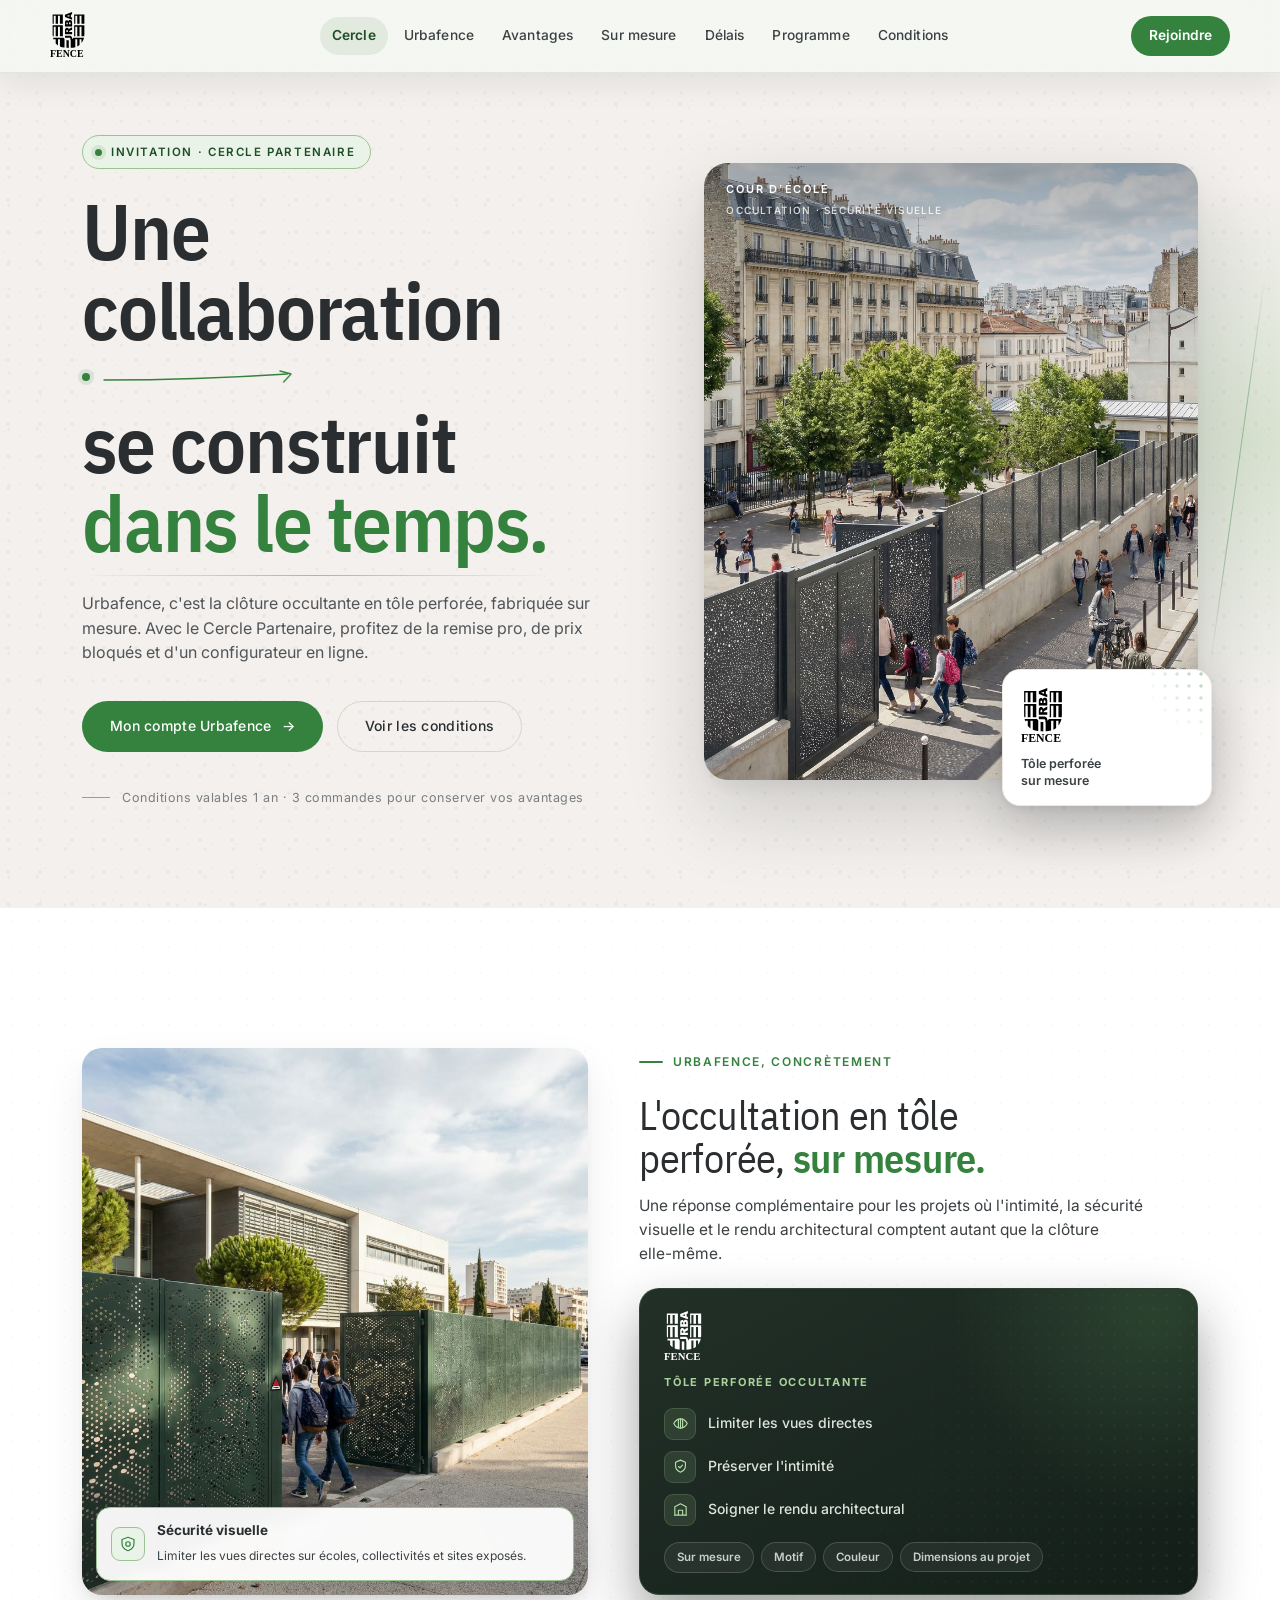
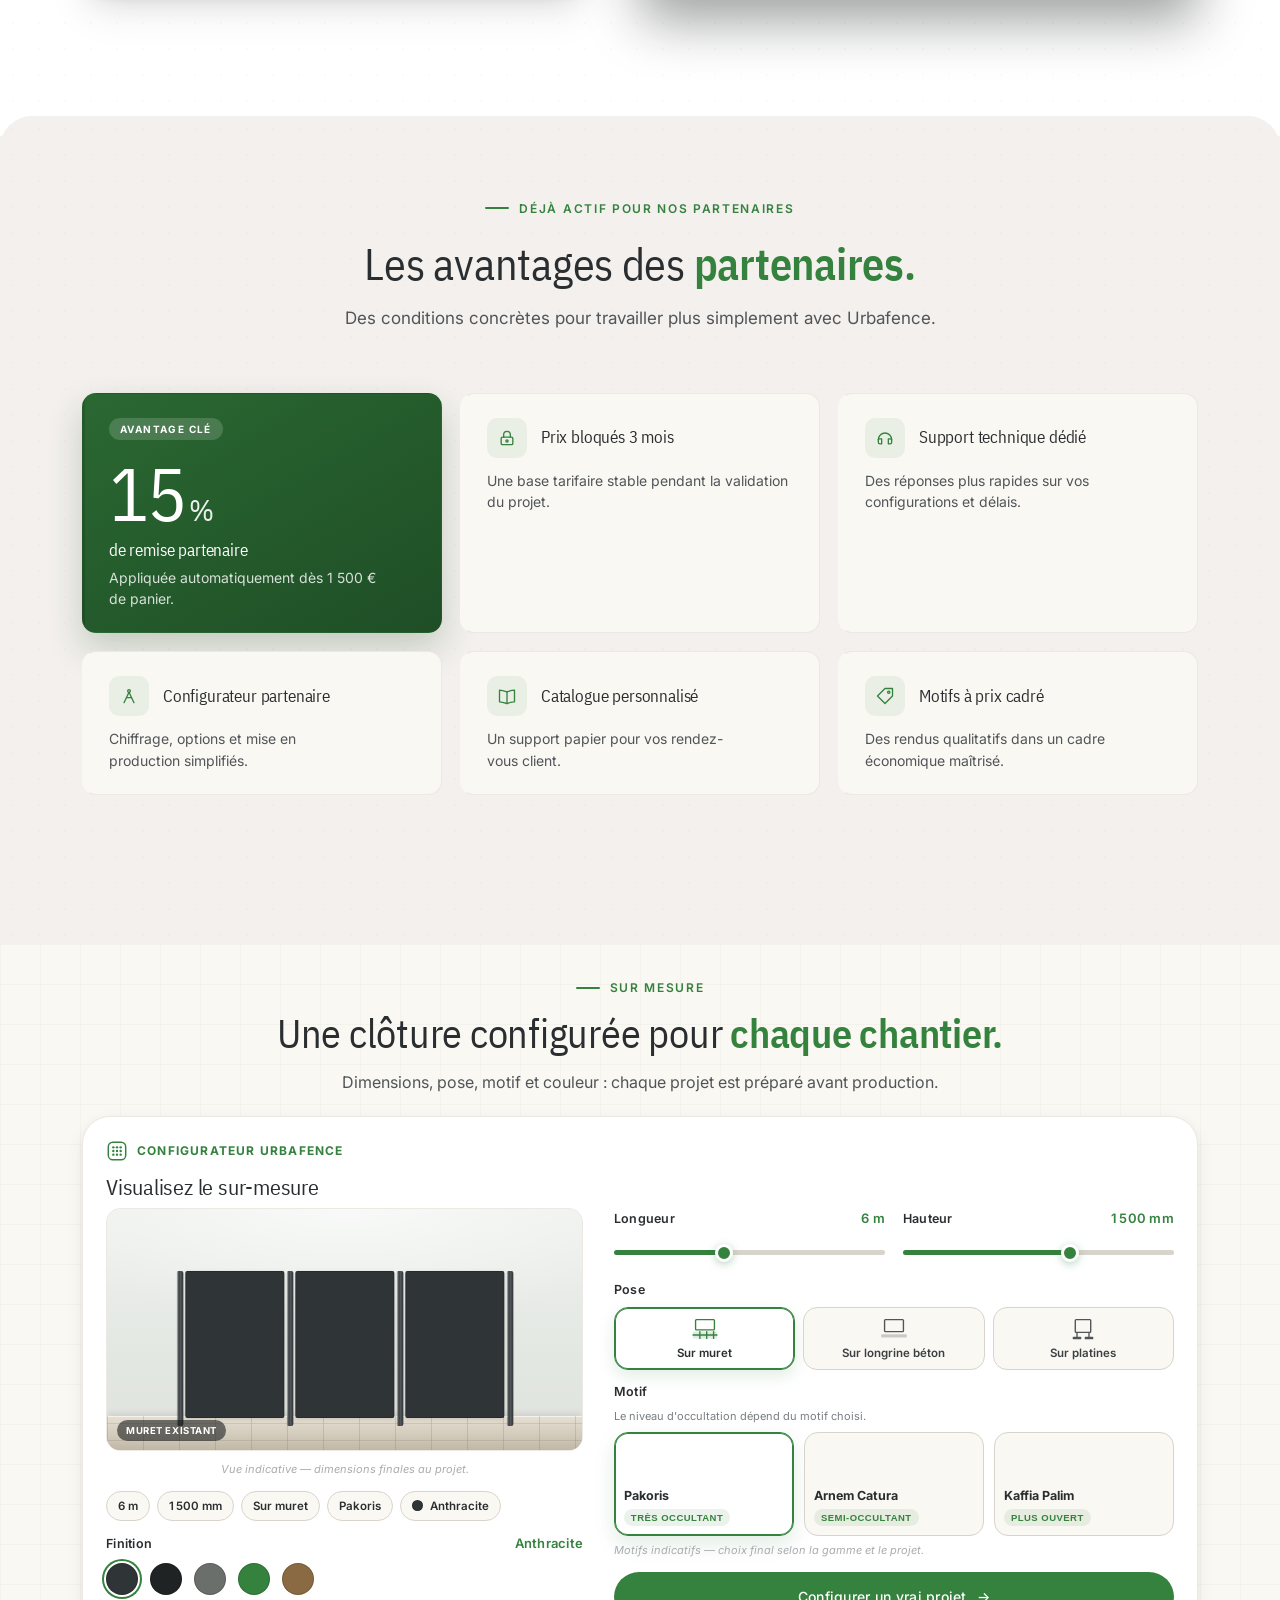
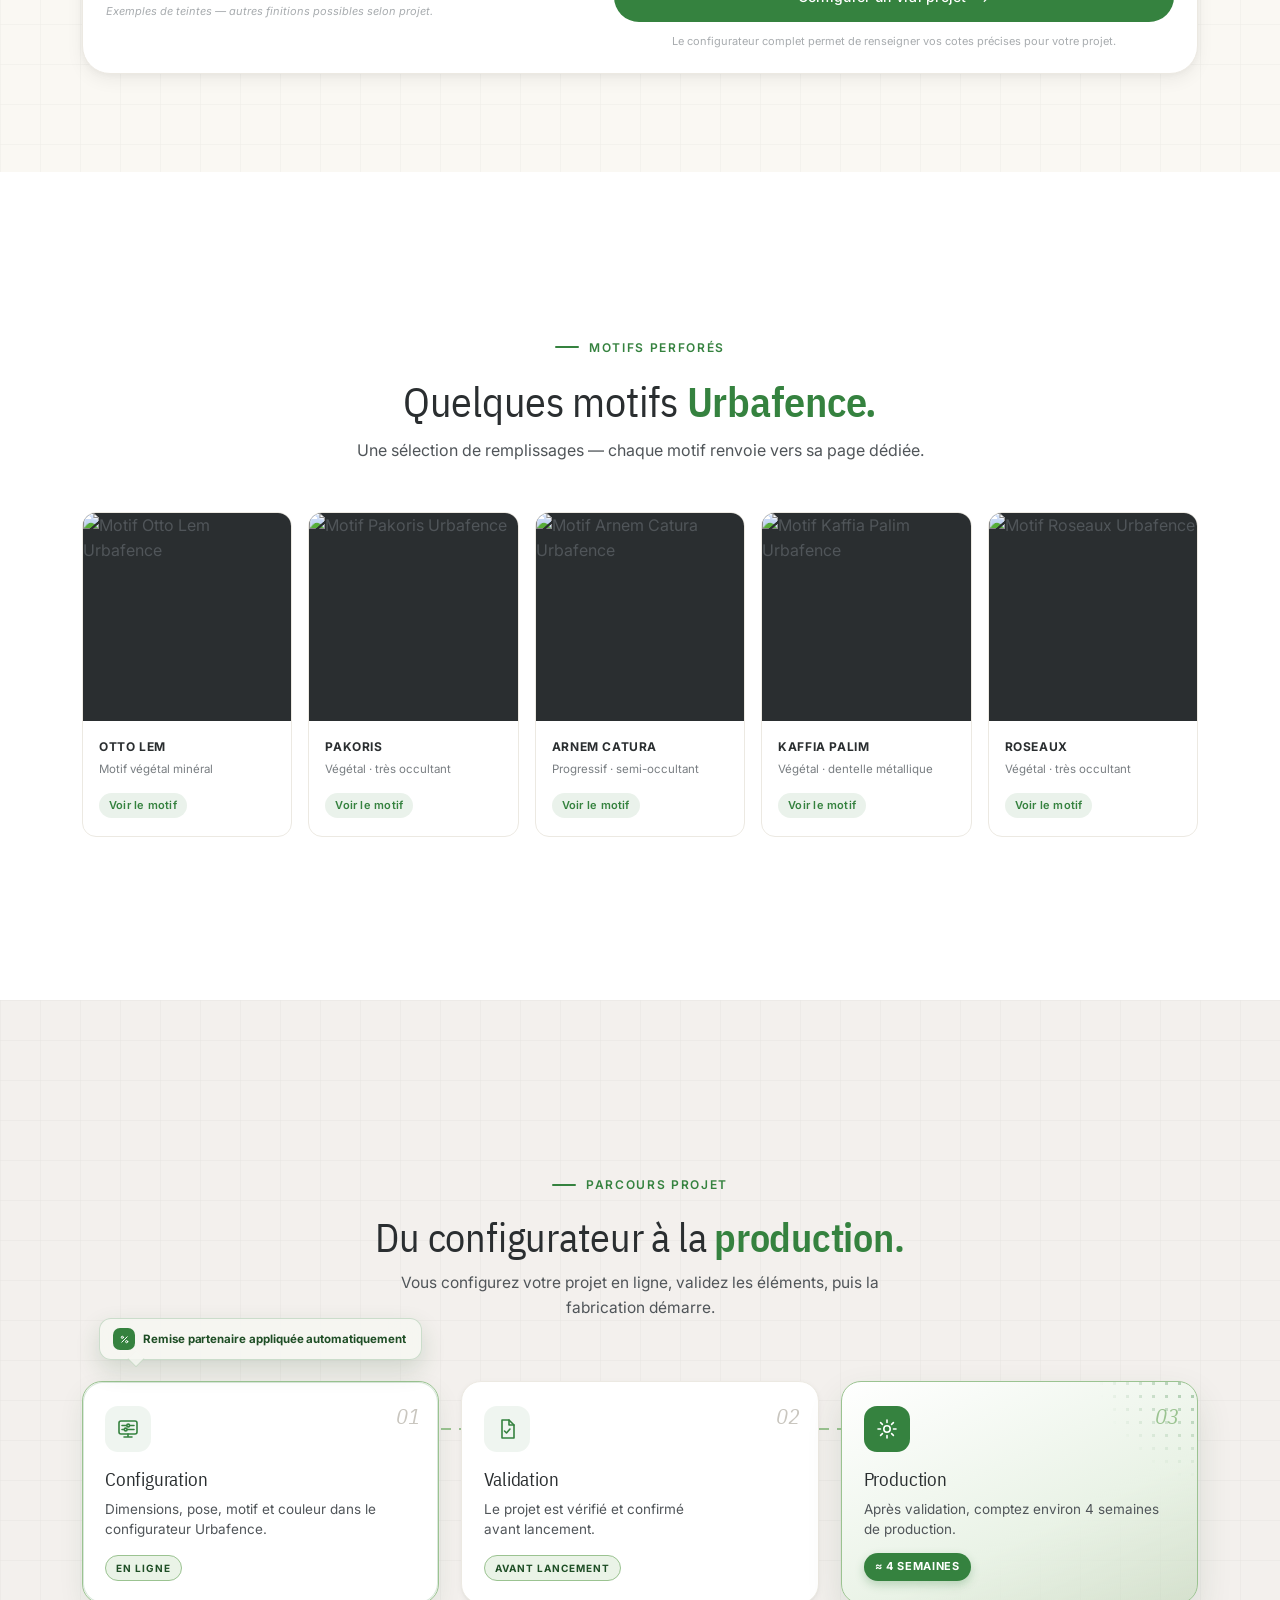
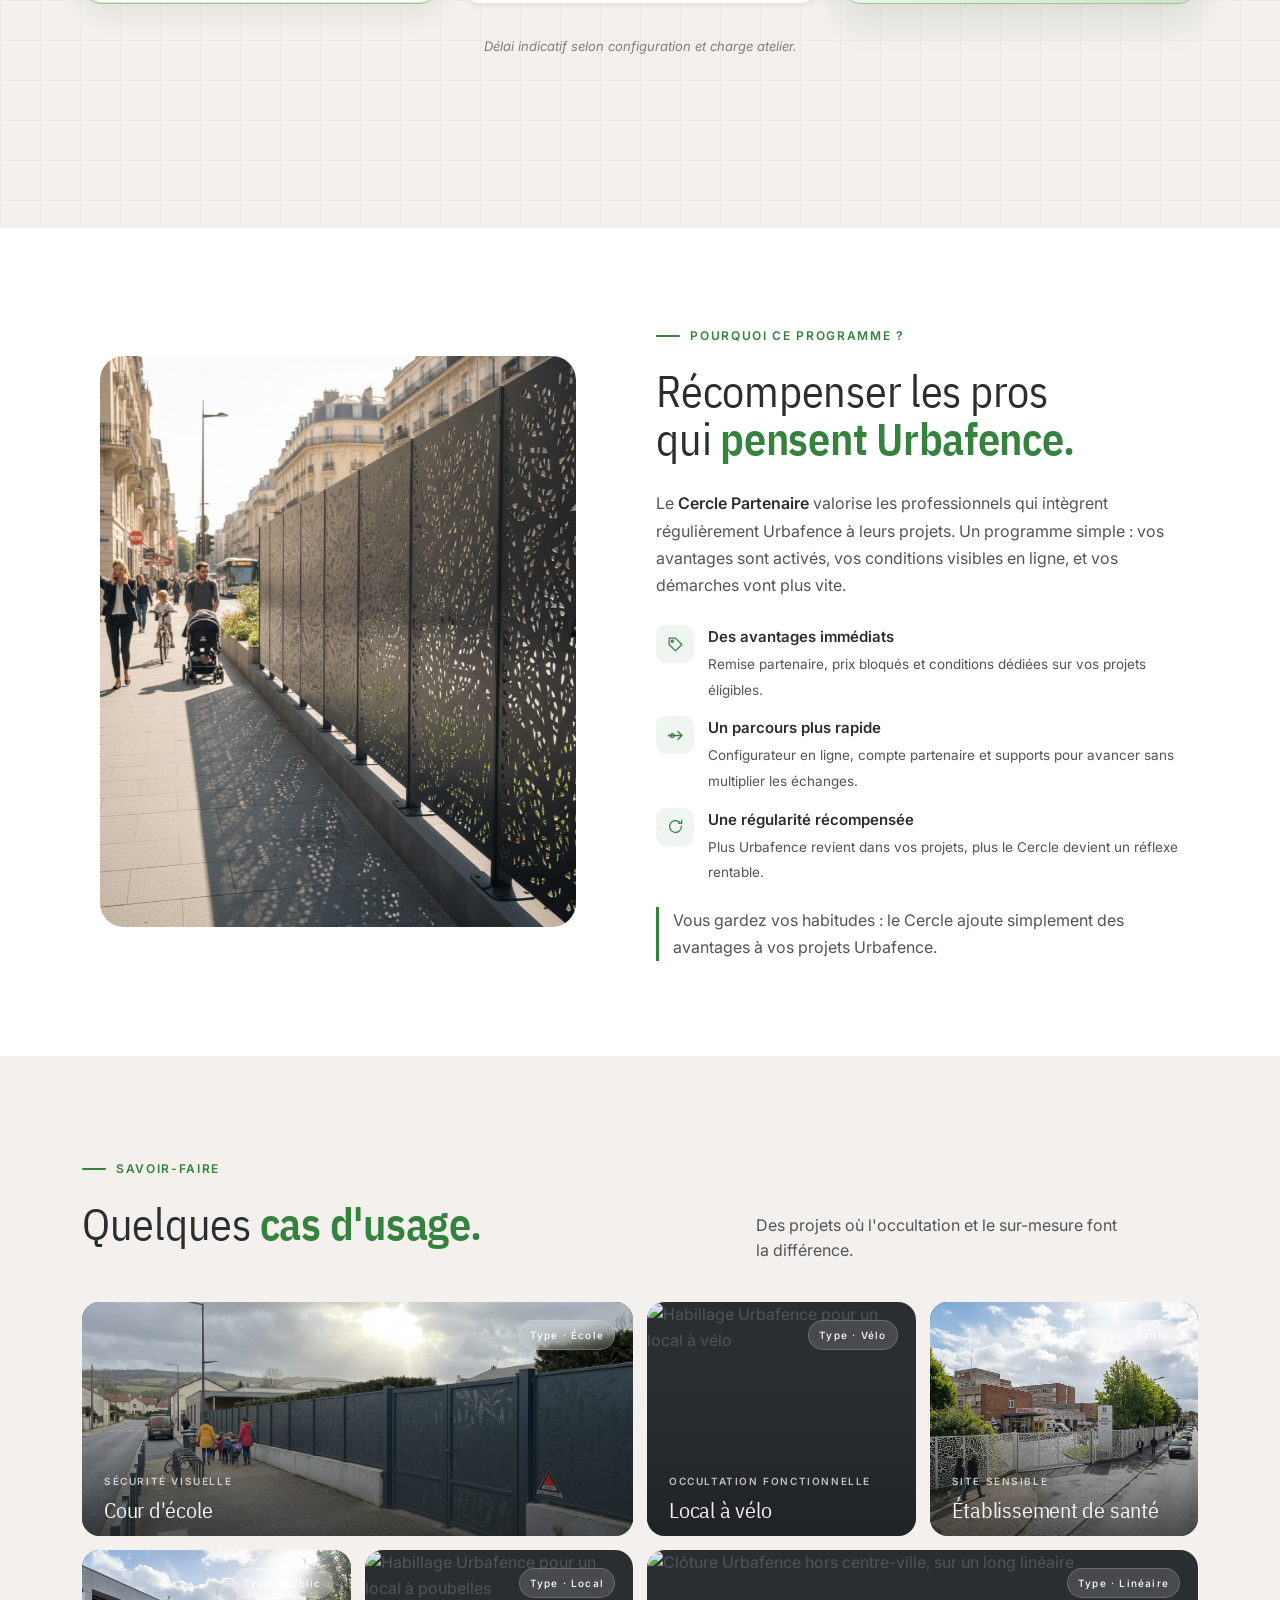
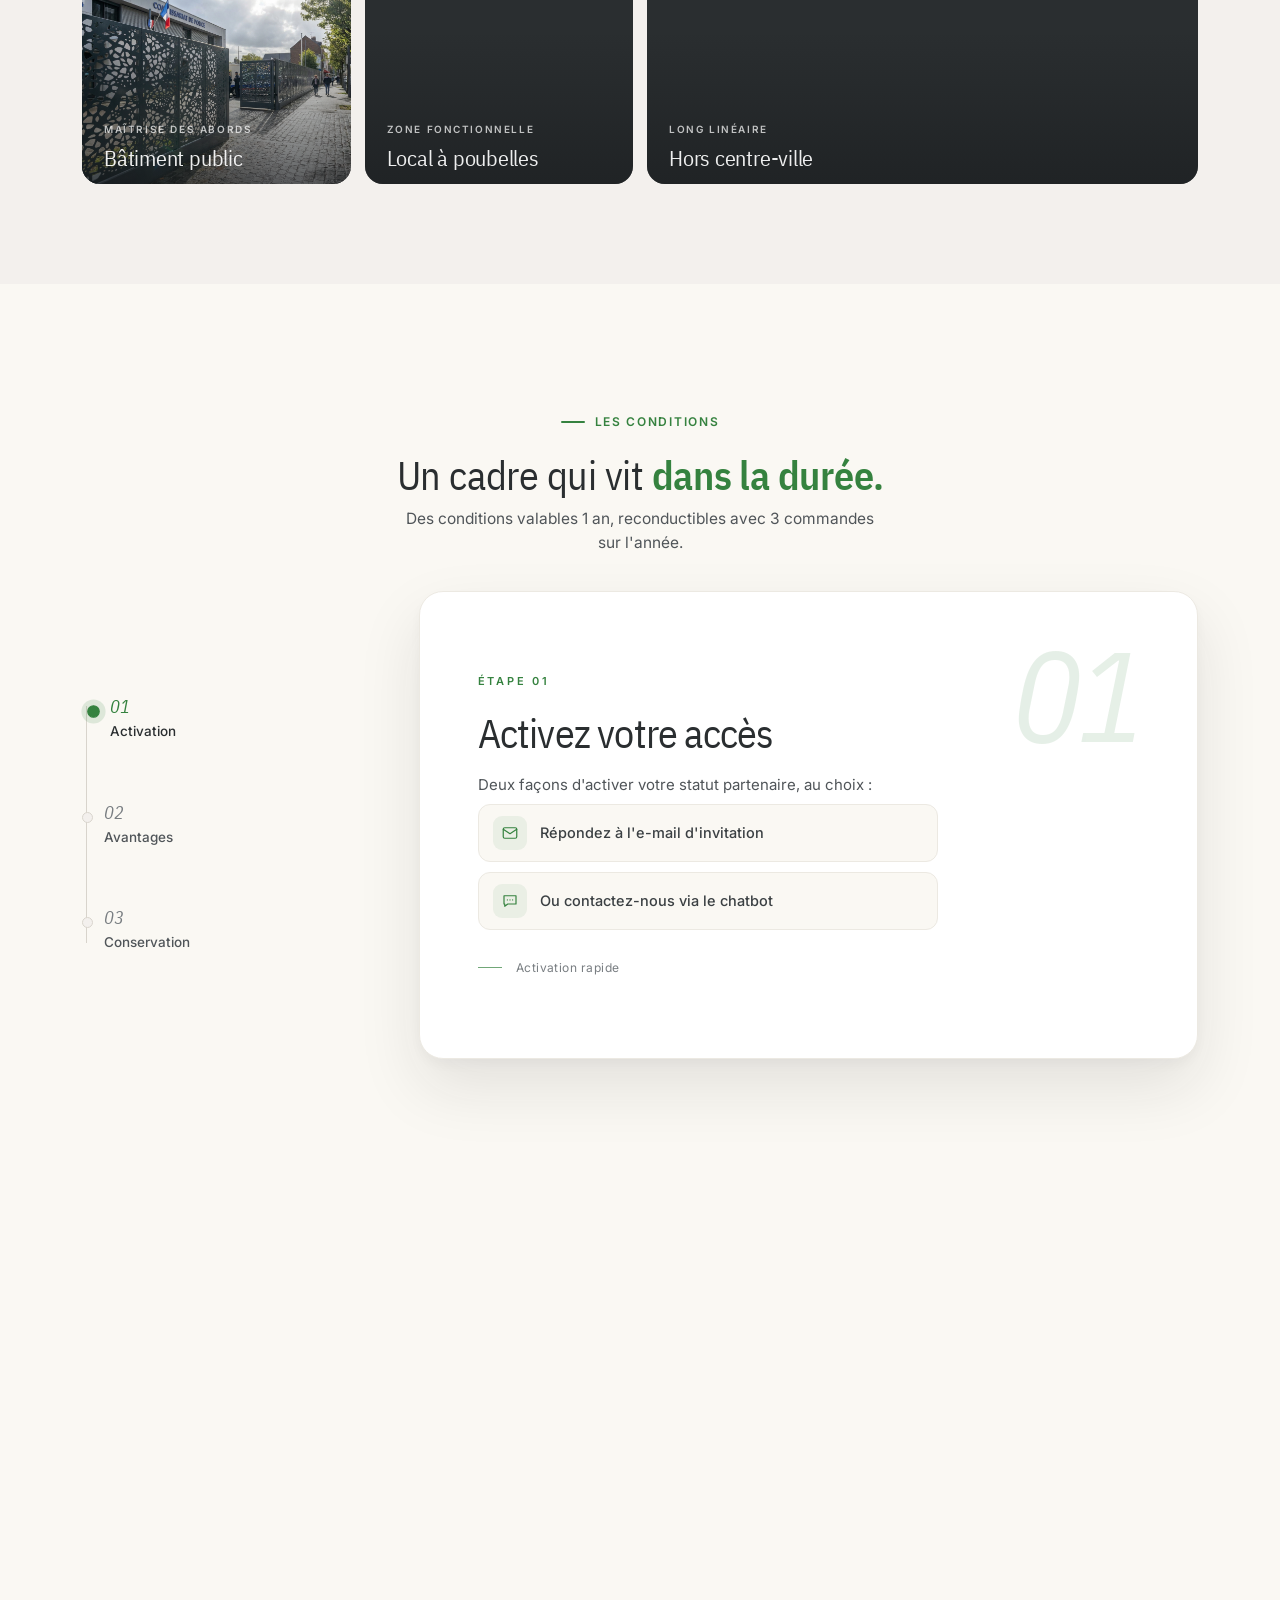
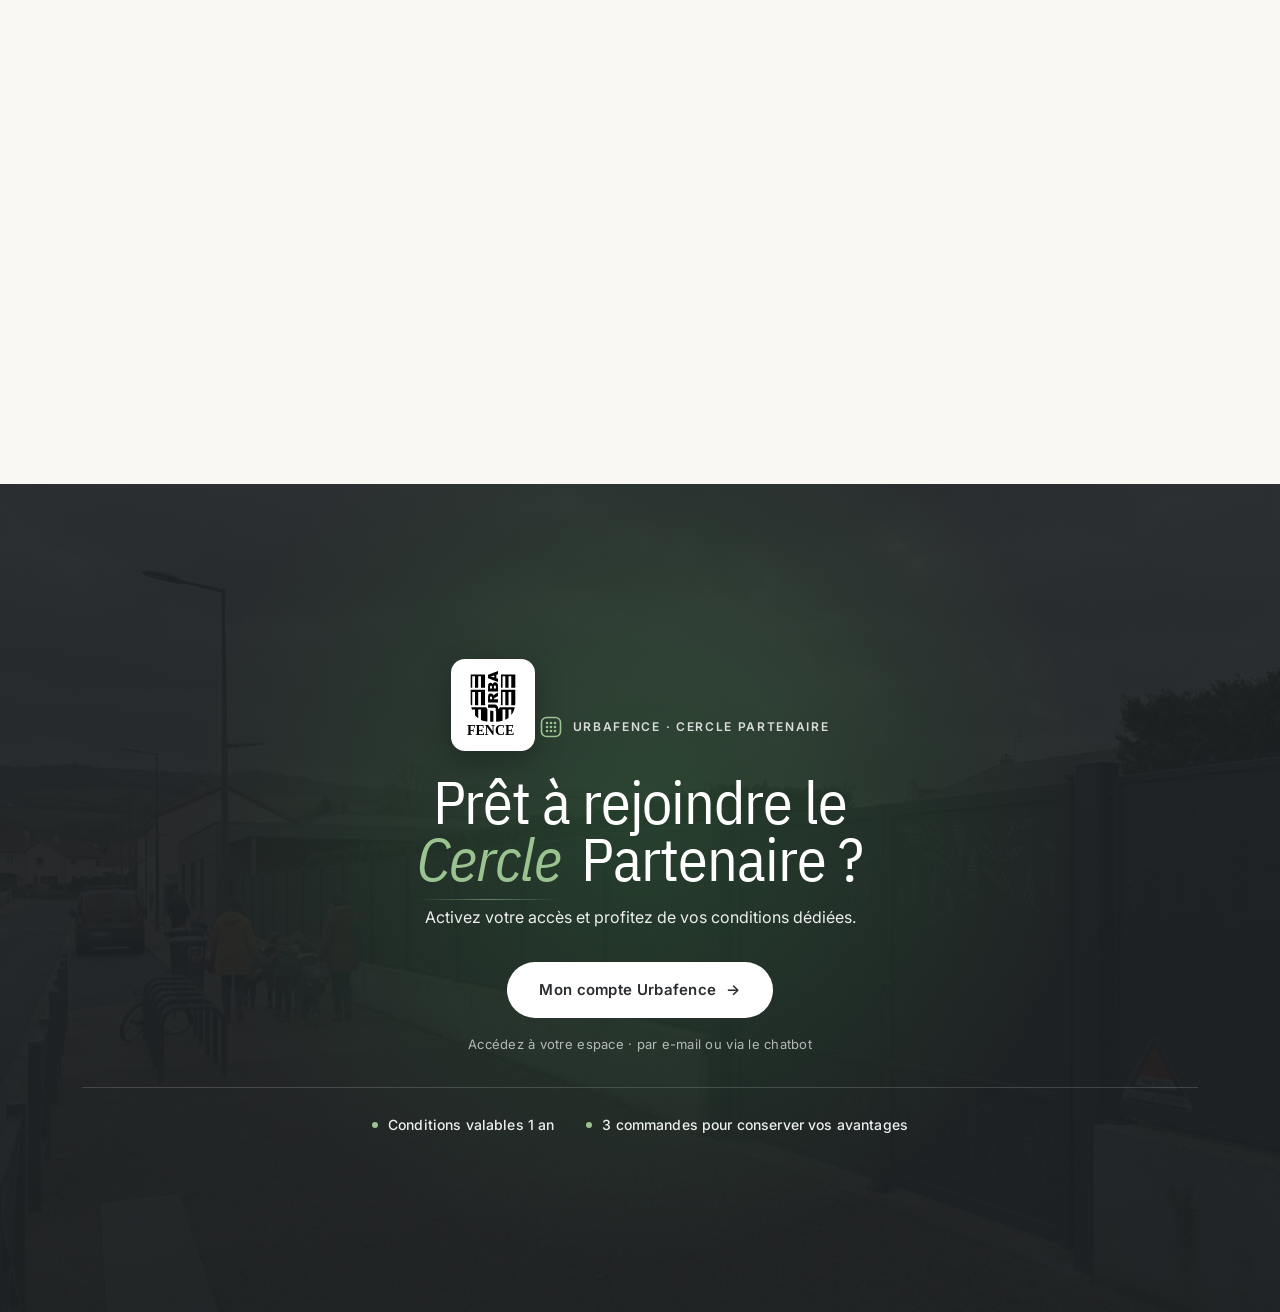
==== index.html @ 97c0b7e9 "#urbafence : carte de marque recentree sur l'occultation premium - suppression du module « offre act" ====
<!DOCTYPE html>
<html lang="fr">
<head>
  <meta charset="UTF-8">
  <meta name="viewport" content="width=device-width, initial-scale=1.0">
  <title>Cercle Partenaire — Urbafence</title>
  <meta name="description" content="Le Cercle Partenaire : un cadre de collaboration dédié aux professionnels de la clôture. Conditions partenaires, prix sécurisés et outils pensés pour vos chantiers.">

  <!-- Polices Google Fonts : IBM Plex Sans Condensed (titres, look industriel) + Inter (textes).
       preconnect = on prépare la connexion pour charger les polices plus vite. -->
  <link rel="preconnect" href="https://fonts.googleapis.com">
  <link rel="preconnect" href="https://fonts.gstatic.com" crossorigin>
  <link rel="stylesheet" href="https://fonts.googleapis.com/css2?family=IBM+Plex+Sans+Condensed:wght@400;500;600;700&family=Inter:ital,wght@0,400;0,500;0,600;0,700;1,400&display=swap">

  <!-- Feuille de styles du projet -->
  <link rel="stylesheet" href="css/styles.css">
</head>
<body>

<!-- ============================================================
     ZONE RÉSERVÉE DSI — TOPBAR / BANDEAU DE SERVICE
     Le bandeau du haut (téléphone, horaires, etc.) sera intégré ici
     par la DSI, à partir du header du site Urbafence actuel.
     Laissez ce conteneur vide, ou collez-y directement le code existant.
     ============================================================ -->
<div id="dsi-topbar"></div>

<!-- ============================================================
     BARRE DE NAVIGATION FIXE — Cercle Partenaire Urbafence
     Sticky/fixed en haut, logo + ancres vers les grandes parties.
     L'état actif est piloté par IntersectionObserver (js/script.js).
     ============================================================ -->
<nav class="uf-sticky-nav" aria-label="Navigation principale de la landing">
  <div class="uf-sticky-nav-inner">

    <!-- Logo (zone gauche, ancre vers le hero) -->
    <a class="uf-sticky-nav-brand" href="#cercle-partenaire" aria-label="Urbafence — haut de page">
      <img class="uf-sticky-nav-logo" src="images/URBA_FENCE_FOND.svg" alt="Urbafence"
           onerror="this.onerror=null;this.outerHTML='<span class=&quot;uf-sticky-nav-fallback&quot;>Urbafence</span>'">
    </a>

    <!-- Menu (zone centrale) : en ligne en desktop, panneau à droite en burger -->
    <div class="uf-sticky-nav-menu" id="ufStickyNavMenu">
      <a class="uf-sticky-nav-link" href="#cercle-partenaire">Cercle</a>
      <a class="uf-sticky-nav-link" href="#urbafence">Urbafence</a>
      <a class="uf-sticky-nav-link" href="#avantages-rapides">Avantages</a>
      <a class="uf-sticky-nav-link" href="#sur-mesure">Sur mesure</a>
      <a class="uf-sticky-nav-link" href="#delais">Délais</a>
      <a class="uf-sticky-nav-link" href="#cadre">Programme</a>
      <a class="uf-sticky-nav-link" href="#conditions">Conditions</a>
      <!-- CTA repris dans le panneau mobile uniquement -->
      <a class="uf-sticky-nav-link uf-sticky-nav-link--cta" href="#activer">Rejoindre</a>
    </div>

    <!-- CTA « Rejoindre » (zone droite, desktop) -->
    <a class="uf-sticky-nav-cta" href="#activer">Rejoindre</a>

    <!-- Bouton burger (zone droite, mobile/tablette) -->
    <button class="uf-sticky-nav-toggle" type="button"
            aria-label="Ouvrir le menu" aria-expanded="false" aria-controls="ufStickyNavMenu">
      <span></span><span></span><span></span>
    </button>

  </div>
</nav>

<!-- ============== HERO ============== -->
<section class="hero section-screen section-snap" id="cercle-partenaire">
  <div class="hero-texture" aria-hidden="true"></div>
  <div class="hero-bg-shape"></div>

  <div class="container">
    <div class="hero-grid">

      <!-- COLONNE GAUCHE — texte -->
      <div class="hero-copy">
        <span class="hero-invite">
          <span class="dot" aria-hidden="true"></span>
          Invitation · Cercle Partenaire
        </span>
        <h1 class="hero-display">
          <span class="line line-1">Une collaboration</span>
          <span class="hero-divider" aria-hidden="true">
            <span class="dot"></span>
            <svg class="line-art" viewBox="0 0 240 14" xmlns="http://www.w3.org/2000/svg" preserveAspectRatio="none">
              <path class="path-line" d="M 0 10 Q 100 10 200 4"></path>
              <path class="path-arrow" d="M 192 1 L 204 4 L 196 12"></path>
            </svg>
          </span>
          <span class="line line-2">se construit <em>dans le temps.</em></span>
        </h1>
        <p class="hero-lead mobile-hide">
          Urbafence, c'est la clôture occultante en tôle perforée, fabriquée sur mesure. Avec le Cercle Partenaire, profitez de la remise pro, de prix bloqués et d'un configurateur en ligne.
        </p>
        <p class="hero-lead mobile-only">
          Clôture occultante sur mesure. Cercle Partenaire&nbsp;: remise pro, prix bloqués et configurateur en ligne.
        </p>
        <div class="hero-cta-row">
          <a href="https://urbafence.com/mon-compte/" class="btn btn-primary">
            Mon compte Urbafence
            <span class="arrow">→</span>
          </a>
          <a href="#conditions" class="btn btn-ghost">Voir les conditions</a>
        </div>
        <div class="hero-meta">Conditions valables 1 an · 3 commandes pour conserver vos avantages</div>
      </div>

      <!-- COLONNE DROITE — composition visuelle (2 photos) -->
      <div class="hero-visual">
        <div class="hero-accent-line" aria-hidden="true"></div>

        <div class="hero-photo">
          <!-- IMG-HERO-1 · Photo principale · cour d'école avec clôture Urbafence · portrait (1792×2400) -->
          <img src="images/ecole-urbafence.jpg"
               alt="Clôture Urbafence installée autour d'une cour d'école"
               onerror="this.onerror=null;this.src='https://placehold.co/1200x1500/EAF3E7/35823F?text=A+ajouter'">
          <div class="hero-photo-caption">
            <span>Cour d'école</span>
            <span class="ref">Occultation · sécurité visuelle</span>
          </div>
        </div>

        <!-- Carte de marque (remplace la 2e photo) — placée en bas à droite pour ne pas masquer la clôture -->
        <div class="hero-photo-2 hero-brandcard mobile-hide" aria-hidden="true">
          <span class="hero-brandcard-perf"></span>
          <img class="hero-brandcard-logo" src="images/URBA_FENCE_FOND.svg" alt="Urbafence"
               width="101" height="131"
               onerror="this.onerror=null;this.outerHTML='<span class=&quot;hero-brandcard-fallback&quot;>Urbafence</span>'">
          <span class="hero-brandcard-text">Tôle perforée<br>sur mesure</span>
        </div>
      </div>

    </div>
  </div>
</section>

<!-- ============== QUI EST URBAFENCE ? — contexte ============== -->
<section class="uf-context section-screen section-snap bg-pattern-perf" id="urbafence">
  <div class="container">
    <div class="uf-context-grid reveal">

      <!-- COLONNE GAUCHE — narration + composition « complément » -->
      <div class="uf-context-col-left">
        <span class="eyebrow">Urbafence, concrètement</span>
        <h2 class="uf-context-h2">L'occultation en tôle perforée, <em>sur mesure.</em></h2>
        <p class="uf-context-lead">
          Une réponse complémentaire pour les projets où l'intimité, la sécurité visuelle et le rendu architectural comptent autant que la clôture elle-même.
        </p>

        <!-- Carte de marque Urbafence : tout est recentré sur l'occultation premium.
             Le motif perforé en fond évoque la tôle qui filtre les vues sans murer. -->
        <div class="uf-occultation-module">
          <article class="uf-occultation-card reveal">
            <span class="uf-occultation-perf" aria-hidden="true"></span>
            <span class="uf-occultation-glow" aria-hidden="true"></span>

            <div class="uf-occultation-head">
              <span class="uf-occultation-logo">
                <img src="images/URBA_FENCE_FOND.svg" alt="Urbafence" width="101" height="131"
                     onerror="this.onerror=null;this.outerHTML='<span class=&quot;uf-occultation-logo-fallback&quot;>Urbafence</span>'">
              </span>
              <span class="uf-occultation-sub">Tôle perforée occultante</span>
            </div>

            <ul class="uf-occultation-benefits">
              <li class="uf-occultation-benefit">
                <span class="uf-occultation-benefit-ico" aria-hidden="true">
                  <svg viewBox="0 0 24 24" xmlns="http://www.w3.org/2000/svg">
                    <path d="M2.5 12 s3.6 -6.5 9.5 -6.5 s9.5 6.5 9.5 6.5 s-3.6 6.5 -9.5 6.5 s-9.5 -6.5 -9.5 -6.5 Z"></path>
                    <path d="M9 6 V18 M12 5.4 V18.6 M15 6 V18"></path>
                  </svg>
                </span>
                Limiter les vues directes
              </li>
              <li class="uf-occultation-benefit">
                <span class="uf-occultation-benefit-ico" aria-hidden="true">
                  <svg viewBox="0 0 24 24" xmlns="http://www.w3.org/2000/svg">
                    <path d="M12 3 L19 6 V11 c0 4.5 -3 7.5 -7 9 c-4 -1.5 -7 -4.5 -7 -9 V6 Z"></path>
                    <path d="M9.2 12 l2 2 l3.6 -3.8"></path>
                  </svg>
                </span>
                Préserver l'intimité
              </li>
              <li class="uf-occultation-benefit">
                <span class="uf-occultation-benefit-ico" aria-hidden="true">
                  <svg viewBox="0 0 24 24" xmlns="http://www.w3.org/2000/svg">
                    <path d="M4 20 V8 L12 4 L20 8 V20"></path>
                    <path d="M4 20 H20 M9 20 V13 H15 V20"></path>
                  </svg>
                </span>
                Soigner le rendu architectural
              </li>
            </ul>

            <div class="uf-occultation-chips">
              <span class="uf-occultation-chip">Sur mesure</span>
              <span class="uf-occultation-chip">Motif</span>
              <span class="uf-occultation-chip">Couleur</span>
              <span class="uf-occultation-chip">Dimensions au projet</span>
            </div>
          </article>
        </div>
      </div>

      <!-- COLONNE DROITE — preuve visuelle + badge sécurité (inchangée) -->
      <div class="uf-context-col-right">
        <div class="uf-context-visual">
          <!-- IMG-CONTEXT · Sécurité visuelle Urbafence (paysage) -->
          <img class="uf-context-img-main"
               src="images/ecole%20vigi%20pirate.jpg"
               alt="Clôture Urbafence installée autour d'une cour d'école" loading="lazy"
               onerror="this.onerror=null;this.src='https://placehold.co/1200x900/EAF3E7/35823F?text=A+ajouter'">
          <div class="uf-security-badge">
            <span class="uf-security-badge-ico" aria-hidden="true">
              <svg viewBox="0 0 24 24" xmlns="http://www.w3.org/2000/svg">
                <path d="M12 3 L20 6 V11 c0 5 -3.5 8.5 -8 10 c-4.5 -1.5 -8 -5 -8 -10 V6 Z"></path>
                <path d="M12 9 a3 3 0 0 1 0 6 a3 3 0 0 1 0 -6 Z"></path>
              </svg>
            </span>
            <div class="uf-security-badge-text">
              <strong>Sécurité visuelle</strong>
              <span>Limiter les vues directes sur écoles, collectivités et sites exposés.</span>
            </div>
          </div>
        </div>
      </div>

    </div>
  </div>
</section>

<!-- ============== LEVIERS — les 6 avantages ============== -->
<section class="dual-angles section-screen section-snap bg-pattern-perf" id="avantages-rapides">
  <div class="container">
    <div class="dual-angles-intro reveal">
      <span class="eyebrow">Déjà actif pour nos partenaires</span>
      <h2>Les avantages des <em>partenaires.</em></h2>
      <p>Des conditions concrètes pour travailler plus simplement avec Urbafence.</p>
    </div>

    <ul class="tppme-grid reveal">

      <!-- 01 — 15 % de remise · carte mise en avant -->
      <li class="tppme-item tppme-item--accent">
        <span class="tppme-item-badge">Avantage clé</span>
        <div class="tppme-figure" aria-hidden="true">
          <span class="tppme-figure-num">15</span>
          <span class="tppme-figure-unit">%</span>
        </div>
        <h4 class="tppme-item-title">de remise partenaire</h4>
        <p class="tppme-item-body">Appliquée automatiquement dès 1&nbsp;500&nbsp;€ de panier.</p>
      </li>

      <!-- 02 — Prix bloqués 3 mois -->
      <li class="tppme-item">
        <div class="tppme-item-head">
        <span class="tppme-item-icon" aria-hidden="true">
          <svg viewBox="0 0 24 24" xmlns="http://www.w3.org/2000/svg">
            <rect x="5" y="11" width="14" height="9" rx="1.5"></rect>
            <path d="M8 11 V 8 a 4 4 0 0 1 8 0 V 11"></path>
            <circle cx="12" cy="15.5" r="1.3"></circle>
          </svg>
        </span>
        <h4 class="tppme-item-title">Prix bloqués 3 mois</h4>
        </div>
        <p class="tppme-item-body">Une base tarifaire stable pendant la validation du projet.</p>
      </li>

      <!-- 03 — Support partenaire dédié -->
      <li class="tppme-item">
        <div class="tppme-item-head">
        <span class="tppme-item-icon" aria-hidden="true">
          <svg viewBox="0 0 24 24" xmlns="http://www.w3.org/2000/svg">
            <path d="M4 14 a 8 8 0 0 1 16 0"></path>
            <path d="M4 14 V 17 a 2 2 0 0 0 2 2 H 8 V 13 H 6 a 2 2 0 0 0 -2 1 Z"></path>
            <path d="M20 14 V 17 a 2 2 0 0 1 -2 2 H 16 V 13 H 18 a 2 2 0 0 1 2 1 Z"></path>
          </svg>
        </span>
        <h4 class="tppme-item-title">Support technique dédié</h4>
        </div>
        <p class="tppme-item-body">Des réponses plus rapides sur vos configurations et délais.</p>
      </li>

      <!-- 04 — Configurateur partenaire -->
      <li class="tppme-item">
        <div class="tppme-item-head">
        <span class="tppme-item-icon" aria-hidden="true">
          <svg viewBox="0 0 24 24" xmlns="http://www.w3.org/2000/svg">
            <circle cx="12" cy="6" r="1.6"></circle>
            <path d="M12 7.6 L 6 20"></path>
            <path d="M12 7.6 L 18 20"></path>
            <path d="M9 14 L 15 14"></path>
          </svg>
        </span>
        <h4 class="tppme-item-title">Configurateur partenaire</h4>
        </div>
        <p class="tppme-item-body">Chiffrage, options et mise en production simplifiés.</p>
      </li>

      <!-- 05 — Catalogue personnalisé -->
      <li class="tppme-item">
        <div class="tppme-item-head">
        <span class="tppme-item-icon" aria-hidden="true">
          <svg viewBox="0 0 24 24" xmlns="http://www.w3.org/2000/svg">
            <path d="M3 5 C 6 5 9 6 12 7 C 15 6 18 5 21 5 L 21 19 C 18 19 15 20 12 21 C 9 20 6 19 3 19 Z"></path>
            <path d="M12 7 L 12 21"></path>
          </svg>
        </span>
        <h4 class="tppme-item-title">Catalogue personnalisé</h4>
        </div>
        <p class="tppme-item-body">Un support papier pour vos rendez-vous client.</p>
      </li>

      <!-- 06 — Motifs à prix cadré -->
      <li class="tppme-item">
        <div class="tppme-item-head">
        <span class="tppme-item-icon" aria-hidden="true">
          <svg viewBox="0 0 24 24" xmlns="http://www.w3.org/2000/svg">
            <path d="M3 12 L 12 3 L 21 3 L 21 12 L 12 21 Z"></path>
            <circle cx="16.5" cy="7.5" r="1.4"></circle>
          </svg>
        </span>
        <h4 class="tppme-item-title">Motifs à prix cadré</h4>
        </div>
        <p class="tppme-item-body">Des rendus qualitatifs dans un cadre économique maîtrisé.</p>
      </li>
    </ul>

  </div>
</section>

<!-- ============== SUR MESURE DE A À Z ============== -->
<section class="uf-custom section-screen section-snap bg-pattern-grid" id="sur-mesure">
  <div class="container">
    <!-- Discours -->
    <div class="uf-custom-intro reveal">
      <span class="eyebrow">Sur mesure</span>
      <h2>Une clôture configurée pour <em>chaque chantier.</em></h2>
      <p>
        Dimensions, pose, motif et couleur&nbsp;: chaque projet est préparé avant production.
      </p>
    </div>

    <!-- Mini-configurateur interactif (démonstratif) -->
    <div class="uf-configurator reveal" id="ufConfigurator"
         data-length="6" data-height="1500" data-implantation="muret"
         data-pattern="privacy" data-color="anthracite">

      <div class="uf-cfg-head">
        <span class="uf-cfg-brand">
          <span class="uf-cfg-mark" aria-hidden="true">
            <svg viewBox="0 0 24 24" xmlns="http://www.w3.org/2000/svg">
              <rect x="2.5" y="2.5" width="19" height="19" rx="5"></rect>
              <circle cx="8" cy="8" r="1.3"></circle><circle cx="12" cy="8" r="1.3"></circle><circle cx="16" cy="8" r="1.3"></circle>
              <circle cx="8" cy="12" r="1.3"></circle><circle cx="12" cy="12" r="1.3"></circle><circle cx="16" cy="12" r="1.3"></circle>
              <circle cx="8" cy="16" r="1.3"></circle><circle cx="12" cy="16" r="1.3"></circle><circle cx="16" cy="16" r="1.3"></circle>
            </svg>
          </span>
          Configurateur Urbafence
        </span>
        <span class="uf-cfg-title">Visualisez le sur-mesure</span>
      </div>

      <div class="uf-cfg-body">

        <!-- Colonne gauche — aperçu sticky + finition -->
        <div class="uf-cfg-left">
          <div class="uf-cfg-preview">
            <div class="uf-cfg-stage" id="ufStage" aria-hidden="true">
              <div class="uf-cfg-sky"></div>
              <div class="uf-cfg-fence" id="ufFence"></div>
              <div class="uf-cfg-base" id="ufBase"></div>
              <div class="uf-cfg-ground"></div>
              <span class="uf-cfg-pose-tag" id="ufPoseTag">muret existant</span>
            </div>
            <span class="uf-cfg-disclaimer">Vue indicative — dimensions finales au projet.</span>
          </div>

          <!-- Résumé compact -->
          <div class="uf-cfg-chips" aria-live="polite">
            <span class="uf-cfg-chip" id="ufChipLen">6 m</span>
            <span class="uf-cfg-chip" id="ufChipHeight">1 500 mm</span>
            <span class="uf-cfg-chip" id="ufChipImpl">Sur muret</span>
            <span class="uf-cfg-chip" id="ufChipPattern">Intimité</span>
            <span class="uf-cfg-chip uf-cfg-chip--color" id="ufChipColor">Anthracite</span>
          </div>

          <!-- Finition (couleurs au plus près de l'aperçu) -->
          <div class="uf-cfg-finish">
            <span class="uf-cfg-sublabel" id="ufColorLabel">Finition <output id="ufColorOut">Anthracite</output></span>
            <div class="uf-cfg-swatches" role="group" aria-labelledby="ufColorLabel" data-control="color" id="ufSwatches"></div>
            <p class="uf-cfg-note mobile-hide">Exemples de teintes — autres finitions possibles selon projet.</p>
          </div>
        </div>

        <!-- Colonne droite — contrôles -->
        <div class="uf-cfg-right">

          <!-- Longueur + Hauteur côte à côte sur desktop -->
          <div class="uf-cfg-fields-row">
            <div class="uf-cfg-field">
              <label class="uf-cfg-sublabel" for="ufLength">Longueur <output id="ufLengthOut" for="ufLength">6 m</output></label>
              <input class="uf-cfg-range" type="range" id="ufLength" min="2" max="12" step="1" value="6">
            </div>

            <div class="uf-cfg-field">
              <label class="uf-cfg-sublabel" for="ufHeight">Hauteur <output id="ufHeightOut" for="ufHeight">1 500 mm</output></label>
              <input class="uf-cfg-range" type="range" id="ufHeight" min="1000" max="1800" step="100" value="1500">
            </div>
          </div>

          <div class="uf-cfg-field">
            <span class="uf-cfg-sublabel" id="ufImplLabel">Pose</span>
            <div class="uf-cfg-poses" role="group" aria-labelledby="ufImplLabel" data-control="implantation">
              <button type="button" class="uf-cfg-pose" data-value="muret" aria-pressed="true">
                <span class="uf-cfg-pose-ico" aria-hidden="true">
                  <svg viewBox="0 0 36 28" fill="none" stroke="currentColor" stroke-width="1.6" stroke-linecap="round">
                    <rect x="7" y="3" width="22" height="12" rx="1"></rect>
                    <rect x="4" y="17" width="28" height="8" rx="1" fill="currentColor" fill-opacity="0.16" stroke="none"></rect>
                    <path d="M4 21h28 M12 17v8 M20 17v8 M28 17v8"></path>
                  </svg>
                </span>
                <span class="uf-cfg-pose-name">Sur muret</span>
              </button>
              <button type="button" class="uf-cfg-pose" data-value="beton" aria-pressed="false">
                <span class="uf-cfg-pose-ico" aria-hidden="true">
                  <svg viewBox="0 0 36 28" fill="none" stroke="currentColor" stroke-width="1.6" stroke-linecap="round">
                    <rect x="7" y="3" width="22" height="14" rx="1"></rect>
                    <rect x="3" y="20" width="30" height="4" rx="1" fill="currentColor" fill-opacity="0.28" stroke="none"></rect>
                  </svg>
                </span>
                <span class="uf-cfg-pose-name">Sur longrine béton</span>
              </button>
              <button type="button" class="uf-cfg-pose" data-value="platines" aria-pressed="false">
                <span class="uf-cfg-pose-ico" aria-hidden="true">
                  <svg viewBox="0 0 36 28" fill="none" stroke="currentColor" stroke-width="1.6" stroke-linecap="round">
                    <rect x="9" y="3" width="18" height="15" rx="1"></rect>
                    <path d="M11 18v5 M25 18v5"></path>
                    <rect x="6" y="23" width="10" height="3" rx="1" fill="currentColor" stroke="none"></rect>
                    <rect x="20" y="23" width="10" height="3" rx="1" fill="currentColor" stroke="none"></rect>
                  </svg>
                </span>
                <span class="uf-cfg-pose-name">Sur platines</span>
              </button>
            </div>
          </div>

          <div class="uf-cfg-field">
            <span class="uf-cfg-sublabel" id="ufPatternLabel">Motif</span>
            <p class="uf-cfg-hint mobile-hide">Le niveau d'occultation dépend du motif choisi.</p>
            <div class="uf-cfg-motifs" role="group" aria-labelledby="ufPatternLabel" data-control="pattern">
              <button type="button" class="uf-cfg-motif" data-value="privacy" aria-pressed="true">
                <span class="uf-cfg-motif-swatch uf-motif--privacy" aria-hidden="true"></span>
                <span class="uf-cfg-motif-name">Pakoris</span>
                <span class="uf-cfg-motif-level">Très occultant</span>
              </button>
              <button type="button" class="uf-cfg-motif" data-value="balanced" aria-pressed="false">
                <span class="uf-cfg-motif-swatch uf-motif--balanced" aria-hidden="true"></span>
                <span class="uf-cfg-motif-name">Arnem Catura</span>
                <span class="uf-cfg-motif-level">Semi-occultant</span>
              </button>
              <button type="button" class="uf-cfg-motif" data-value="open" aria-pressed="false">
                <span class="uf-cfg-motif-swatch uf-motif--open" aria-hidden="true"></span>
                <span class="uf-cfg-motif-name">Kaffia Palim</span>
                <span class="uf-cfg-motif-level">Plus ouvert</span>
              </button>
            </div>
            <p class="uf-cfg-note mobile-hide">Motifs indicatifs — choix final selon la gamme et le projet.</p>
          </div>

          <div class="uf-cfg-cta-row">
            <a class="btn btn-primary uf-cfg-cta2" href="https://urbafence.com/configurateur/" target="_blank" rel="noopener">
              Configurer un vrai projet <span class="arrow">→</span>
            </a>
          </div>
          <span class="uf-cfg-cta-sub mobile-hide">Le configurateur complet permet de renseigner vos cotes précises pour votre projet.</span>
        </div>
      </div>
    </div>

  </div>
</section>

<!-- ============== MOTIFS PERFORÉS (section dédiée) ============== -->
<section class="uf-patterns section-screen section-snap" id="motifs">
  <div class="container">
    <div class="uf-patterns-head reveal">
      <span class="eyebrow">Motifs perforés</span>
      <h2>Quelques motifs <em>Urbafence.</em></h2>
      <p>Une sélection de remplissages — chaque motif renvoie vers sa page dédiée.</p>
    </div>

    <div class="uf-renders-grid reveal">

      <article class="uf-render-card">
        <a class="uf-render-link" href="https://urbafence.com/remplissages/cloture-panneau/?id=1112&amp;source=DE"
           target="_blank" rel="noopener" aria-label="Voir le motif Otto Lem sur Urbafence">
          <div class="uf-render-pattern">
            <img src="https://urbafence.com/wp-content/uploads/sites/3/2025/12/SPM20047-OTTO-LEM-par-Dampere.jpg?x44392"
                 alt="Motif Otto Lem Urbafence" loading="lazy">
          </div>
          <div class="uf-render-info">
            <div class="uf-render-name">Otto Lem</div>
            <div class="uf-render-meta">Motif végétal minéral</div>
            <span class="uf-render-usage">Voir le motif</span>
          </div>
        </a>
      </article>

      <article class="uf-render-card">
        <a class="uf-render-link" href="https://urbafence.com/remplissages/cloture-panneau/?id=85939&amp;source=DE"
           target="_blank" rel="noopener" aria-label="Voir le motif Pakoris sur Urbafence">
          <div class="uf-render-pattern">
            <img src="https://urbafence.com/wp-content/uploads/sites/3/2025/12/SPM20095-PAKORIS-par-Dampere.jpg?x44392"
                 alt="Motif Pakoris Urbafence" loading="lazy">
          </div>
          <div class="uf-render-info">
            <div class="uf-render-name">Pakoris</div>
            <div class="uf-render-meta">Végétal · très occultant</div>
            <span class="uf-render-usage">Voir le motif</span>
          </div>
        </a>
      </article>

      <article class="uf-render-card">
        <a class="uf-render-link" href="https://urbafence.com/remplissages/cloture-panneau/?id=637&amp;source=DE"
           target="_blank" rel="noopener" aria-label="Voir le motif Arnem Catura sur Urbafence">
          <div class="uf-render-pattern">
            <img src="https://urbafence.com/wp-content/uploads/sites/3/2025/12/SPM20030-ARNEM-CATURA-par-Dampere.jpg?x44392"
                 alt="Motif Arnem Catura Urbafence" loading="lazy">
          </div>
          <div class="uf-render-info">
            <div class="uf-render-name">Arnem Catura</div>
            <div class="uf-render-meta">Progressif · semi-occultant</div>
            <span class="uf-render-usage">Voir le motif</span>
          </div>
        </a>
      </article>

      <article class="uf-render-card">
        <a class="uf-render-link" href="https://urbafence.com/remplissages/cloture-panneau/?id=86280&amp;source=DE"
           target="_blank" rel="noopener" aria-label="Voir le motif Kaffia Palim sur Urbafence">
          <div class="uf-render-pattern">
            <img src="https://urbafence.com/wp-content/uploads/sites/3/2025/12/SPM20106-KAFFIA-PALIM-par-Dampere.jpg?x44392"
                 alt="Motif Kaffia Palim Urbafence" loading="lazy">
          </div>
          <div class="uf-render-info">
            <div class="uf-render-name">Kaffia Palim</div>
            <div class="uf-render-meta">Végétal · dentelle métallique</div>
            <span class="uf-render-usage">Voir le motif</span>
          </div>
        </a>
      </article>

      <article class="uf-render-card">
        <a class="uf-render-link" href="https://urbafence.com/remplissages/cloture-panneau/?id=84528&amp;source=DE"
           target="_blank" rel="noopener" aria-label="Voir le motif Roseaux sur Urbafence">
          <div class="uf-render-pattern">
            <img src="https://urbafence.com/wp-content/uploads/sites/3/2025/12/SPM20089-ROSEAUX-par-Dampere.jpg?x44392"
                 alt="Motif Roseaux Urbafence" loading="lazy">
          </div>
          <div class="uf-render-info">
            <div class="uf-render-name">Roseaux</div>
            <div class="uf-render-meta">Végétal · très occultant</div>
            <span class="uf-render-usage">Voir le motif</span>
          </div>
        </a>
      </article>

    </div>
  </div>
</section>

<!-- ============== TIMELINE / DÉLAI (~4 semaines) ============== -->
<section class="uf-timeline section-screen section-snap bg-pattern-grid" id="delais">
  <div class="container">
    <div class="uf-timeline-head reveal">
      <span class="eyebrow">Parcours projet</span>
      <h2>Du configurateur à la <em>production.</em></h2>
      <p>Vous configurez votre projet en ligne, validez les éléments, puis la fabrication démarre.</p>
    </div>

    <ol class="uf-timeline-grid reveal">

      <li class="uf-timeline-card uf-timeline-card--config">
        <span class="uf-timeline-step-no" aria-hidden="true">01</span>
        <span class="uf-timeline-icon" aria-hidden="true">
          <svg viewBox="0 0 24 24" xmlns="http://www.w3.org/2000/svg">
            <rect x="3" y="4" width="18" height="13" rx="2"></rect>
            <path d="M8 20 H16 M12 17 V20"></path>
            <path d="M6 8.5 H10.5 M14 8.5 H18"></path>
            <circle cx="12.2" cy="8.5" r="1.4"></circle>
            <path d="M6 12.5 H8 M11.5 12.5 H18"></path>
            <circle cx="9.7" cy="12.5" r="1.4"></circle>
          </svg>
        </span>
        <h3 class="uf-timeline-card-title">Configuration</h3>
        <p class="uf-timeline-card-text">Dimensions, pose, motif et couleur dans le configurateur Urbafence.</p>
        <span class="uf-timeline-tag">En ligne</span>

        <!-- Callout glass : la remise partenaire s'applique dès la configuration -->
        <span class="uf-timeline-callout" aria-hidden="true">
          <span class="uf-timeline-callout-ico">
            <svg viewBox="0 0 24 24" xmlns="http://www.w3.org/2000/svg">
              <path d="M7 17 L17 7"></path>
              <circle cx="8" cy="8" r="2"></circle>
              <circle cx="16" cy="16" r="2"></circle>
            </svg>
          </span>
          Remise partenaire appliquée automatiquement
          <span class="uf-timeline-callout-tip"></span>
        </span>
      </li>

      <li class="uf-timeline-card">
        <span class="uf-timeline-step-no" aria-hidden="true">02</span>
        <span class="uf-timeline-icon" aria-hidden="true">
          <svg viewBox="0 0 24 24" xmlns="http://www.w3.org/2000/svg">
            <path d="M7 3 H14 L19 8 V21 H7 Z"></path>
            <path d="M14 3 V8 H19"></path>
            <path d="M9.5 14 L11.5 16 L15 12"></path>
          </svg>
        </span>
        <h3 class="uf-timeline-card-title">Validation</h3>
        <p class="uf-timeline-card-text">Le projet est vérifié et confirmé avant lancement.</p>
        <span class="uf-timeline-tag">Avant lancement</span>
      </li>

      <li class="uf-timeline-card uf-timeline-card--featured">
        <span class="uf-timeline-step-no" aria-hidden="true">03</span>
        <span class="uf-timeline-icon" aria-hidden="true">
          <svg viewBox="0 0 24 24" xmlns="http://www.w3.org/2000/svg">
            <circle cx="12" cy="12" r="3.2"></circle>
            <path d="M12 3 V5.5 M12 18.5 V21 M3 12 H5.5 M18.5 12 H21 M5.6 5.6 L7.4 7.4 M16.6 16.6 L18.4 18.4 M18.4 5.6 L16.6 7.4 M7.4 16.6 L5.6 18.4"></path>
          </svg>
        </span>
        <h3 class="uf-timeline-card-title">Production</h3>
        <p class="uf-timeline-card-text">Après validation, comptez environ 4 semaines de production.</p>
        <span class="uf-timeline-badge">≈ 4 semaines</span>
      </li>

    </ol>

    <p class="uf-timeline-note reveal">
      Délai indicatif selon configuration et charge atelier.
    </p>
  </div>
</section>

<!-- ============== POSITIONNEMENT ============== -->
<section class="positioning section-screen section-snap bg-pattern-organic" id="cadre">
  <div class="container">
    <div class="positioning-grid">
      <div class="positioning-visual reveal">
        <!-- IMG-POSITION-1 · Visuel de la section positionnement · clôture en situation, ambiance extérieure · format portrait 5/6 (≈ 1000×1200 px) -->
        <img src="images/positionnement.jpg"
             alt="Clôture Urbafence installée le long d'une rue"
             onerror="this.onerror=null;this.src='https://placehold.co/1000x1200/EAF3E7/35823F?text=A+ajouter'">
      </div>
      <div class="positioning-text reveal">
        <span class="eyebrow">Pourquoi ce programme&nbsp;?</span>
        <h2>Récompenser les pros qui <em>pensent Urbafence.</em></h2>
        <p>
          Le <strong>Cercle Partenaire</strong> valorise les professionnels qui intègrent régulièrement Urbafence à leurs projets. Un programme simple&nbsp;: vos avantages sont activés, vos conditions visibles en ligne, et vos démarches vont plus vite.
        </p>
        <ul class="positioning-points">
          <li class="positioning-point">
            <span class="positioning-point-ico" aria-hidden="true">
              <svg viewBox="0 0 24 24" xmlns="http://www.w3.org/2000/svg">
                <path d="M4 4 H12 L20 12 L12 20 L4 12 Z"></path>
                <circle cx="8" cy="8" r="1.4"></circle>
              </svg>
            </span>
            <div>
              <strong>Des avantages immédiats</strong>
              <span>Remise partenaire, prix bloqués et conditions dédiées sur vos projets éligibles.</span>
            </div>
          </li>
          <li class="positioning-point">
            <span class="positioning-point-ico" aria-hidden="true">
              <svg viewBox="0 0 24 24" xmlns="http://www.w3.org/2000/svg">
                <path d="M3 12 H20"></path>
                <path d="M15 7 L20 12 L15 17"></path>
                <circle cx="8" cy="12" r="2.4"></circle>
              </svg>
            </span>
            <div>
              <strong>Un parcours plus rapide</strong>
              <span>Configurateur en ligne, compte partenaire et supports pour avancer sans multiplier les échanges.</span>
            </div>
          </li>
          <li class="positioning-point">
            <span class="positioning-point-ico" aria-hidden="true">
              <svg viewBox="0 0 24 24" xmlns="http://www.w3.org/2000/svg">
                <path d="M19.5 12 a7.5 7.5 0 1 1 -2.2 -5.3"></path>
                <path d="M19.8 4 V8 H15.8"></path>
              </svg>
            </span>
            <div>
              <strong>Une régularité récompensée</strong>
              <span>Plus Urbafence revient dans vos projets, plus le Cercle devient un réflexe rentable.</span>
            </div>
          </li>
        </ul>
        <p class="positioning-foot mobile-hide">Vous gardez vos habitudes&nbsp;: le Cercle ajoute simplement des avantages à vos projets Urbafence.</p>
      </div>
    </div>
  </div>
</section>

<!-- ============== RÉALISATIONS (mosaïque) ============== -->
<section class="realisations section-screen section-snap" id="realisations">
  <div class="container">
    <div class="realisations-head reveal">
      <div>
        <span class="eyebrow">Savoir-faire</span>
        <h2>Quelques <em>cas d'usage.</em></h2>
      </div>
      <p class="intro-text">
        Des projets où l'occultation et le sur-mesure font la différence.
      </p>
    </div>

    <div class="realisations-grid reveal">
      <!-- Rangée 1 : cour d'école (large) + local vélo + santé -->
      <div class="real-card span-6">
        <img src="images/ecole-urbafence-2.jpg"
             alt="Clôture Urbafence installée autour d'une cour d'école" loading="lazy"
             onerror="this.onerror=null;this.src='https://placehold.co/1200x800/EAF3E7/35823F?text=A+ajouter'">
        <span class="real-card-ref">Type · École</span>
        <div class="real-card-body">
          <span class="real-card-tag">Sécurité visuelle</span>
          <div class="real-card-title">Cour d'école</div>
        </div>
      </div>

      <div class="real-card span-3">
        <img src="images/local-velo-urbafence.png" style="object-position:center"
             alt="Habillage Urbafence pour un local à vélo" loading="lazy"
             onerror="this.onerror=null;this.src='https://placehold.co/600x800/9BC391/1F4E26?text=A+ajouter'">
        <span class="real-card-ref">Type · Vélo</span>
        <div class="real-card-body">
          <span class="real-card-tag">Occultation fonctionnelle</span>
          <div class="real-card-title">Local à vélo</div>
        </div>
      </div>

      <div class="real-card span-3">
        <img src="images/hopitaux-urbafence.jpg"
             alt="Clôture Urbafence aux abords d'un établissement de santé" loading="lazy"
             onerror="this.onerror=null;this.src='https://placehold.co/600x800/EAF3E7/35823F?text=A+ajouter'">
        <span class="real-card-ref">Type · Santé</span>
        <div class="real-card-body">
          <span class="real-card-tag">Site sensible</span>
          <div class="real-card-title">Établissement de santé</div>
        </div>
      </div>

      <!-- Rangée 2 : bâtiment public + local poubelle + hors centre-ville (large) -->
      <div class="real-card span-3">
        <img src="images/gendarmerie-urbafence.jpg"
             alt="Clôture Urbafence pour un bâtiment public sensible" loading="lazy"
             onerror="this.onerror=null;this.src='https://placehold.co/600x800/9BC391/1F4E26?text=A+ajouter'">
        <span class="real-card-ref">Type · Public</span>
        <div class="real-card-body">
          <span class="real-card-tag">Maîtrise des abords</span>
          <div class="real-card-title">Bâtiment public</div>
        </div>
      </div>

      <div class="real-card span-3">
        <img src="images/local-poubelle-urbafence.png" style="object-position:center"
             alt="Habillage Urbafence pour un local à poubelles" loading="lazy"
             onerror="this.onerror=null;this.src='https://placehold.co/600x800/EAF3E7/35823F?text=A+ajouter'">
        <span class="real-card-ref">Type · Local</span>
        <div class="real-card-body">
          <span class="real-card-tag">Zone fonctionnelle</span>
          <div class="real-card-title">Local à poubelles</div>
        </div>
      </div>

      <div class="real-card span-6">
        <img src="images/hors-ville-urbafence.png"
             alt="Clôture Urbafence hors centre-ville, sur un long linéaire" loading="lazy"
             onerror="this.onerror=null;this.src='https://placehold.co/1200x800/9BC391/1F4E26?text=A+ajouter'">
        <span class="real-card-ref">Type · Linéaire</span>
        <div class="real-card-body">
          <span class="real-card-tag">Long linéaire</span>
          <div class="real-card-title">Hors centre-ville</div>
        </div>
      </div>
    </div>
  </div>
</section>

<!-- ============== CONDITIONS (étapes au scroll) ============== -->
<section class="process" id="conditions">

  <!-- Titre + cartes pinnés ensemble : le pin démarre dès l'entrée de section -->
  <div class="process-scroll" id="processScroll">
    <div class="process-pin">
      <div class="container process-pin-inner">

        <!-- Intro maintenue dans la zone sticky -->
        <div class="process-intro">
          <span class="eyebrow">Les conditions</span>
          <h2>Un cadre qui vit <em>dans la durée.</em></h2>
          <p>Des conditions valables 1 an, reconductibles avec 3 commandes sur l'année.</p>
        </div>

        <div class="process-cols">

        <!-- GAUCHE — barre de progression -->
        <div class="steps-progress" id="stepsProgress">
          <div class="steps-progress-fill" id="stepsProgressFill"></div>
          <div class="steps-progress-item" data-step="1" data-active="true">
            <span class="num">01</span>
            <span class="label">Activation</span>
          </div>
          <div class="steps-progress-item" data-step="2" data-active="false">
            <span class="num">02</span>
            <span class="label">Avantages</span>
          </div>
          <div class="steps-progress-item" data-step="3" data-active="false">
            <span class="num">03</span>
            <span class="label">Conservation</span>
          </div>
        </div>

        <!-- DROITE — cartes empilées -->
        <div class="steps-stack" id="stepsStack" data-phase="1">

          <article class="step-card" data-step="1">
            <div class="step-card-num">01</div>
            <span class="step-card-eyebrow">Étape 01</span>
            <h3>Activez votre accès</h3>
            <p>Deux façons d'activer votre statut partenaire, au choix&nbsp;:</p>
            <div class="step-card-ways">
              <div class="step-way">
                <span class="step-way-ico" aria-hidden="true">
                  <svg viewBox="0 0 24 24" xmlns="http://www.w3.org/2000/svg">
                    <rect x="3" y="5" width="18" height="14" rx="2"></rect>
                    <path d="M3 7 L12 13 L21 7"></path>
                  </svg>
                </span>
                <span class="step-way-text">Répondez à l'e-mail d'invitation</span>
              </div>
              <div class="step-way">
                <span class="step-way-ico" aria-hidden="true">
                  <svg viewBox="0 0 24 24" xmlns="http://www.w3.org/2000/svg">
                    <path d="M4 5 H20 V16 H9 L5 19 V16 H4 Z"></path>
                    <path d="M8.5 10.5 h.01 M12 10.5 h.01 M15.5 10.5 h.01"></path>
                  </svg>
                </span>
                <span class="step-way-text">Ou contactez-nous via le chatbot</span>
              </div>
            </div>
            <div class="step-card-foot">Activation rapide</div>
          </article>

          <article class="step-card" data-step="2">
            <div class="step-card-num">02</div>
            <span class="step-card-eyebrow">Étape 02</span>
            <h3>Profitez de vos avantages</h3>
            <p>Vos conditions s'appliquent sur tous vos projets Urbafence, au rythme de vos chantiers.</p>
            <div class="step-card-chips">
              <span class="step-chip">15 % de remise</span>
              <span class="step-chip">Prix bloqués 3 mois</span>
              <span class="step-chip">Support technique dédié</span>
            </div>
            <div class="step-card-foot">Au rythme de vos chantiers</div>
          </article>

          <article class="step-card" data-step="3">
            <div class="step-card-num">03</div>
            <span class="step-card-eyebrow">Étape 03</span>
            <h3>Conservez vos avantages</h3>
            <p>3 commandes sur l'année suffisent à conserver vos conditions partenaires pour les 12 mois suivants.</p>
            <div class="step-highlight">
              <span class="step-highlight-num">3</span>
              <span class="step-highlight-text">commandes<br>sur l'année</span>
            </div>
            <div class="step-card-foot">Reconductible chaque année</div>
          </article>

        </div>

        </div><!-- /process-cols -->

      </div>
    </div>
  </div>
</section>

<!-- ============== CTA DE CLÔTURE ============== -->
<section class="final-cta final-cta--compact section-screen section-snap" id="activer">
  <!-- IMG-CTA-BG · Image de fond du CTA (assombrie par l'overlay) · clôture en situation, plan large · format paysage large (≈ 1600×900 px) -->
  <div class="final-cta-bg-image" style="background-image:url('images/cta-fond.jpg')"></div>
  <div class="final-cta-overlay"></div>
  <div class="container">
    <span class="final-cta-logo">
      <img src="images/URBA_FENCE_FOND.svg" alt="Urbafence" width="101" height="131"
           onerror="this.onerror=null;this.parentNode.style.display='none'">
    </span>
    <span class="final-cta-brand mobile-hide">
      <span class="uf-cfg-mark uf-cfg-mark--light" aria-hidden="true">
        <svg viewBox="0 0 24 24" xmlns="http://www.w3.org/2000/svg">
          <rect x="2.5" y="2.5" width="19" height="19" rx="5"></rect>
          <circle cx="8" cy="8" r="1.3"></circle><circle cx="12" cy="8" r="1.3"></circle><circle cx="16" cy="8" r="1.3"></circle>
          <circle cx="8" cy="12" r="1.3"></circle><circle cx="12" cy="12" r="1.3"></circle><circle cx="16" cy="12" r="1.3"></circle>
          <circle cx="8" cy="16" r="1.3"></circle><circle cx="12" cy="16" r="1.3"></circle><circle cx="16" cy="16" r="1.3"></circle>
        </svg>
      </span>
      Urbafence · Cercle Partenaire
    </span>
    <h2 class="final-headline-xl">
      Prêt à rejoindre le <em>Cercle</em> Partenaire&nbsp;?
    </h2>
    <p>Activez votre accès et profitez de vos conditions dédiées.</p>
    <a href="https://urbafence.com/mon-compte/" class="btn btn-primary">
      Mon compte Urbafence
      <span class="arrow">→</span>
    </a>
    <span class="final-cta-hint">Accédez à votre espace · par e-mail ou via le chatbot</span>
    <div class="final-cta-features">
      <span class="final-cta-feature">Conditions valables 1 an</span>
      <span class="final-cta-feature">3 commandes pour conserver vos avantages</span>
    </div>
  </div>
</section>

<!-- ============================================================
     ZONE RÉSERVÉE DSI — FOOTER
     Le pied de page sera intégré ici par la DSI, à partir du footer
     du site Urbafence actuel. Laissez ce conteneur vide, ou collez-y
     directement le code existant.
     ============================================================ -->
<footer id="dsi-footer"></footer>

<!-- Script du projet (animations & interactions) -->
<script src="js/script.js"></script>

<!-- Vercel Web Analytics — servi automatiquement par Vercel quand
     « Web Analytics » est activé dans le dashboard du projet.
     Aucun package npm requis pour ce site statique. -->
<script defer src="/_vercel/insights/script.js"></script>

</body>
</html>
---- css/styles.css ----
/* ============================================================
   Cercle Partenaire — Urbafence · Design System
   Tokens : couleurs, typo, espacements, rayons, ombres, motion
   Univers vert / extérieur / nature (clôtures pour les pros).
   ============================================================ */

/* ---------- Webfonts ----------
   Les polices Fraunces (titres) et Hind (textes) sont chargées
   proprement via le <link> Google Fonts dans le <head> du HTML.
   Aucun @font-face local ici : plus de fichiers cassés à gérer. */

:root {
  /* ====== COULEURS ====== */
  /* Vert Urbafence — accent principal / CTA */
  --brand-500: #35823F;          /* CTA / liens / accents principaux */
  --brand-600: #2A6832;          /* hover */
  --brand-700: #1F4E26;          /* actif / texte sur fond clair */
  --brand-100: #9BC391;          /* surface tonale, états subtils */
  --brand-50:  #EAF3E7;          /* fond très léger */

  /* Neutres — beige naturel + gris carbone */
  --ink-900: #1c1f21;            /* texte heading "noir" doux */
  --ink-800: #2a2e30;            /* gris/noir profond — titres */
  --ink-700: #3b4043;            /* texte fort */
  --ink-500: #505559;            /* texte courant */
  --ink-400: #797e82;            /* texte secondaire */
  --ink-300: #a8acaf;            /* texte muet / placeholders */
  --ink-200: #c9c6bf;            /* bordures fortes */
  --ink-100: #d8d4cc;            /* lignes / séparateurs */
  --ink-50:  #ece9e2;            /* divider très clair */

  /* Surfaces */
  --bg-paper:  #ffffff;          /* fond carte / surface neutre */
  --bg-cream:  #faf8f3;          /* fond doux, sections respirantes */
  --bg-sand:   #F3F0ED;          /* fond naturel de page, alternance */
  --bg-shade:  #f1ede4;          /* fond plus marqué (rare) */
  --bg-deep:   #2a2e30;          /* fond sombre — section CTA */
  --bg-deep-2: #1c1f21;          /* fond sombre très foncé */

  /* Sémantique */
  --success: #1f8a5b;
  --warning: #b58a2c;
  --danger:  #b04432;
  --info:    var(--brand-500);

  /* ====== TYPOGRAPHIE ====== */
  --font-display: 'IBM Plex Sans Condensed', 'Arial Narrow', system-ui, sans-serif;
  --font-text:    'Inter', -apple-system, BlinkMacSystemFont, 'Segoe UI', system-ui, sans-serif;
  --font-mono:    ui-monospace, 'SF Mono', Menlo, monospace;

  /* Tailles — clamp pour rendu fluide */
  --t-display-xl: clamp(2.75rem, 5.2vw + 1rem, 5.25rem);
  --t-display-l:  clamp(2.25rem, 3.2vw + 1rem, 3.75rem);
  --t-display-m:  clamp(1.875rem, 2.2vw + 1rem, 2.75rem);
  --t-h1: clamp(2rem, 2.4vw + 1rem, 3rem);
  --t-h2: clamp(1.625rem, 1.4vw + 1rem, 2.25rem);
  --t-h3: clamp(1.25rem, 0.6vw + 1rem, 1.5rem);
  --t-h4: 1.125rem;
  --t-lead: clamp(1.0625rem, 0.4vw + 0.9rem, 1.25rem);
  --t-body: 1rem;
  --t-small: 0.875rem;
  --t-micro: 0.75rem;

  /* Interlignes */
  --lh-tight: 1.05;
  --lh-snug:  1.18;
  --lh-cozy:  1.35;
  --lh-base:  1.55;
  --lh-loose: 1.7;

  /* Interlettrage */
  --ls-display: -0.025em;
  --ls-tight:   -0.015em;
  --ls-snug:    -0.005em;
  --ls-wide:    0.04em;
  --ls-eyebrow: 0.12em;

  /* ====== ESPACEMENTS (base 4px) ====== */
  --sp-1:  4px;  --sp-2:  8px;  --sp-3:  12px; --sp-4:  16px;
  --sp-5:  20px; --sp-6:  24px; --sp-7:  32px; --sp-8:  40px;
  --sp-9:  48px; --sp-10: 64px; --sp-11: 80px; --sp-12: 96px;
  --sp-13: 128px; --sp-14: 160px;

  /* Rythme de section */
  --section-y:   clamp(64px, 8vw, 120px);
  --section-y-l: clamp(80px, 10vw, 160px);

  /* ====== RAYONS ====== */
  --r-xs: 6px;  --r-sm: 10px; --r-md: 14px; --r-lg: 20px;
  --r-xl: 28px; --r-2xl: 36px; --r-pill: 999px;

  /* ====== BORDURES ====== */
  --border-hair: 1px solid var(--ink-100);
  --border-soft: 1px solid var(--ink-50);
  --border-strong: 1px solid var(--ink-200);
  --border-brand: 1px solid var(--brand-100);

  /* ====== OMBRES — diffuses, premium, jamais agressives ====== */
  --shadow-xs:  0 1px 2px rgba(28, 31, 33, 0.04);
  --shadow-sm:  0 2px 6px rgba(28, 31, 33, 0.05), 0 1px 2px rgba(28, 31, 33, 0.04);
  --shadow-md:  0 6px 18px rgba(28, 31, 33, 0.06), 0 2px 6px rgba(28, 31, 33, 0.04);
  --shadow-lg:  0 18px 40px rgba(28, 31, 33, 0.08), 0 4px 10px rgba(28, 31, 33, 0.04);
  --shadow-xl:  0 32px 80px rgba(28, 31, 33, 0.10), 0 8px 16px rgba(28, 31, 33, 0.05);
  --shadow-brand: 0 12px 32px rgba(53, 130, 63, 0.18);
  --shadow-inset: inset 0 1px 0 rgba(255, 255, 255, 0.5);

  /* ====== MOTION ====== */
  --ease-out:    cubic-bezier(0.22, 0.61, 0.36, 1);
  --ease-in-out: cubic-bezier(0.65, 0, 0.35, 1);
  --ease-soft:   cubic-bezier(0.4, 0, 0.2, 1);
  --dur-1: 120ms; --dur-2: 200ms; --dur-3: 320ms; --dur-4: 500ms; --dur-5: 800ms;

  /* ====== LAYOUT ====== */
  --container: 1200px;
  --container-narrow: 920px;
  --container-wide: 1360px;

  /* Alias compacts utilisés dans cette feuille */
  --accent: var(--brand-500);
  --accent-hover: var(--brand-600);
  --accent-soft: var(--brand-100);
  --secondary: var(--ink-400);
  --text: var(--ink-500);
  --ink: var(--ink-800);
  --bg-page: var(--bg-sand);
  --bg-card: var(--bg-paper);
  --bg-soft: var(--bg-cream);
  --bg-warm: #ece8e0;
  --line: var(--ink-100);
  --line-soft: var(--ink-50);
  --serif: var(--font-display);
  --sans: var(--font-text);
  --ease: var(--ease-soft);
}

/* ============================================================
   Base
   ============================================================ */
*, *::before, *::after { box-sizing: border-box; margin: 0; padding: 0; }
/* Médias fluides par défaut (sécurité responsive) */
img { max-width: 100%; }
html {
  -webkit-text-size-adjust: 100%; text-size-adjust: 100%;
  scroll-behavior: smooth;
  /* Les ancres arrivent sous la barre de nav fixe (et non dessous). */
  scroll-padding-top: var(--header-offset);
  /* overflow-x: clip évite de créer un contexte d'overflow (qui casserait
     position: sticky) tout en empêchant le débordement horizontal du hero. */
  overflow-x: clip;
}
body {
  font-family: var(--sans);
  font-size: 16px;
  line-height: 1.6;
  color: var(--text);
  background-color: var(--bg-page);
  -webkit-font-smoothing: antialiased;
  -moz-osx-font-smoothing: grayscale;
  text-rendering: optimizeLegibility;
  overflow-x: clip;
}

/* ====== Typographie sémantique ====== */
.eyebrow, [data-eyebrow] {
  display: inline-block;
  font-family: var(--sans);
  font-size: 12px; font-weight: 600;
  text-transform: uppercase; letter-spacing: 0.14em;
  color: var(--accent);
  margin-bottom: 22px;
}
/* Petit trait d'accent devant chaque eyebrow (harmonisation des en-têtes) */
.eyebrow::before, [data-eyebrow]::before {
  content: ''; display: inline-block; vertical-align: middle;
  width: 24px; height: 2px; border-radius: 2px;
  background: var(--accent); margin-right: 10px;
  position: relative; top: -1px;
}
/* Titres de section : un peu plus de présence (line-height resserré) */
.dual-angles-intro h2, .uf-custom-intro h2,
.uf-patterns-head h2, .uf-timeline-head h2, .positioning-text h2,
.realisations-head h2, .process-intro h2 {
  line-height: 1.06; letter-spacing: -0.025em;
}

h1, .h1 {
  font-family: var(--serif);
  font-size: var(--t-h1);
  line-height: var(--lh-tight);
  letter-spacing: var(--ls-display);
  color: var(--ink-800);
  font-weight: 400;
  font-variation-settings: "opsz" 96, "SOFT" 50;
  text-wrap: balance;
}
h2, .h2 {
  font-family: var(--serif);
  font-size: var(--t-h2);
  line-height: var(--lh-snug);
  letter-spacing: var(--ls-tight);
  color: var(--ink-800);
  font-weight: 400;
  font-variation-settings: "opsz" 72, "SOFT" 50;
  text-wrap: balance;
}
h3, .h3 {
  font-family: var(--serif);
  font-size: var(--t-h3);
  line-height: var(--lh-cozy);
  letter-spacing: var(--ls-snug);
  color: var(--ink-800);
  font-weight: 600;
}
h4, .h4 {
  font-family: var(--sans);
  font-size: var(--t-h4);
  line-height: var(--lh-cozy);
  color: var(--ink-800);
  font-weight: 600;
}
p, .body {
  font-size: var(--t-body);
  line-height: var(--lh-base);
  color: var(--ink-500);
  text-wrap: pretty;
}
.lead {
  font-size: var(--t-lead);
  line-height: var(--lh-cozy);
  color: var(--ink-700);
  text-wrap: pretty;
}
.small { font-size: var(--t-small); line-height: var(--lh-base); }
.micro { font-size: var(--t-micro); line-height: var(--lh-base); }

a { color: var(--brand-600); text-decoration: none; transition: color var(--dur-2) var(--ease-out); }
a:hover { color: var(--brand-700); }

::selection { background: var(--brand-100); color: var(--ink-900); }

/* ===== Utilitaires ===== */
.container { width: 100%; max-width: 1180px; margin: 0 auto; padding: 0 32px; }

/* ===== Boutons ===== */
.btn {
  display: inline-flex; align-items: center; gap: 10px;
  font-family: var(--sans);
  font-size: 14px; font-weight: 500; letter-spacing: 0.02em;
  padding: 14px 28px;
  border-radius: 999px; border: none; cursor: pointer;
  text-decoration: none;
  transition: all .3s var(--ease);
}
.btn-primary { background-color: var(--accent); color: #fff; }
.btn-primary:hover {
  background-color: var(--accent-hover);
  transform: translateY(-1px);
  box-shadow: 0 8px 24px rgba(53, 130, 63, 0.25);
}
.btn-primary .arrow { transition: transform .3s var(--ease); display: inline-block; }
.btn-primary:hover .arrow { transform: translateX(4px); }
.btn-ghost {
  color: var(--ink); background: transparent;
  border: 1px solid var(--line); padding: 13px 27px;
}
.btn-ghost:hover {
  background: var(--bg-card);
  border-color: var(--accent);
  color: var(--accent);
}

/* ============================================================
   HERO
   ============================================================ */
section.hero {
  padding: clamp(40px, 5vw, 72px) 0 clamp(64px, 8vw, 100px);
  position: relative; overflow: hidden;
  background: var(--bg-page);
}
.hero-texture {
  position: absolute; inset: 0; z-index: 0;
  opacity: 0.04; pointer-events: none;
  background-image:
    radial-gradient(circle at 25% 25%, var(--ink) 1.6px, transparent 2px),
    radial-gradient(circle at 75% 75%, var(--ink) 1.2px, transparent 1.8px),
    radial-gradient(circle at 50% 0%, var(--ink) 1px, transparent 1.5px),
    radial-gradient(circle at 0% 50%, var(--ink) 0.8px, transparent 1.4px);
  background-size: 32px 32px, 28px 28px, 24px 24px, 36px 36px;
  background-position: 0 0, 16px 16px, 8px 4px, 4px 18px;
  animation: textureDrift 60s linear infinite;
}
@keyframes textureDrift {
  from { background-position: 0 0, 16px 16px, 8px 4px, 4px 18px; }
  to   { background-position: 64px 64px, 80px 80px, 72px 68px, 68px 82px; }
}
.hero-bg-shape {
  position: absolute; top: 18%; right: -260px;
  width: 560px; height: 560px; border-radius: 50%;
  background: radial-gradient(circle, var(--accent-soft) 0%, transparent 65%);
  opacity: 0.32; z-index: 0; pointer-events: none;
}
.hero .container { position: relative; z-index: 2; }

/* Logo de marque en tête de page (wordmark vertical, fond clair) */
.hero-logo {
  height: clamp(64px, 7vw, 88px); width: auto; display: block; margin-bottom: 22px;
  animation: fadeUp .8s var(--ease-out) both;
}
.hero-logo-fallback {
  display: block; margin-bottom: 22px;
  font-family: var(--serif); font-size: 32px; font-weight: 500; color: var(--ink);
}

.hero-grid {
  display: grid;
  grid-template-columns: minmax(0, 1.05fr) minmax(0, 0.95fr);
  gap: clamp(40px, 6vw, 80px);
  align-items: center;
}
@media (max-width: 1020px) {
  .hero-grid { grid-template-columns: 1fr; gap: 56px; }
}

/* Colonne gauche — texte */
.hero-copy .eyebrow { margin-bottom: 20px; }

/* Badge d'invitation — signale le contexte « email d'invitation personnelle » */
.hero-invite {
  display: inline-flex; align-items: center; gap: 9px;
  padding: 7px 15px 7px 12px;
  margin-bottom: 22px;
  border: 1px solid var(--brand-100);
  border-radius: 999px;
  background: var(--brand-50);
  font-family: var(--sans);
  font-size: 11.5px; font-weight: 600;
  letter-spacing: 0.14em; text-transform: uppercase;
  color: var(--brand-700);
  animation: fadeUp .8s var(--ease-out) both;
}
.hero-invite .dot {
  width: 7px; height: 7px; border-radius: 50%;
  background: var(--accent); flex-shrink: 0;
  box-shadow: 0 0 0 4px rgba(53, 130, 63, 0.12);
  animation: dotPulse 3.6s var(--ease-soft) 1.2s infinite;
}
.hero-display {
  font-family: var(--serif);
  font-size: clamp(44px, 6.2vw, 80px);
  line-height: 0.99;
  letter-spacing: -0.03em;
  font-weight: 400;
  color: var(--ink);
  margin: 0 0 28px;
  text-wrap: balance;
  display: flex; flex-direction: column;
  gap: 14px;
}
.hero-display .line { display: block; animation: fadeUp .9s var(--ease-out) both; }
.hero-display .line-1 { animation-delay: .1s; }
.hero-display .line-2 { animation-delay: .55s; }

.hero-divider {
  display: flex; align-items: center;
  gap: 14px; margin: 6px 0; height: 14px;
  opacity: 0;
  animation: fadeUp .8s var(--ease-out) .35s forwards;
}
.hero-divider .dot {
  width: 8px; height: 8px; border-radius: 50%;
  background: var(--accent); flex-shrink: 0;
  box-shadow: 0 0 0 4px rgba(53, 130, 63, 0.12);
  animation: dotPulse 3.6s var(--ease-soft) 1.6s infinite;
}
@keyframes dotPulse {
  0%, 100% { box-shadow: 0 0 0 4px rgba(53, 130, 63, 0.12); }
  50%      { box-shadow: 0 0 0 8px rgba(53, 130, 63, 0.05); }
}
.hero-divider .line-art { flex: 1; max-width: 220px; height: 14px; overflow: visible; }
.hero-divider .line-art .path-line {
  fill: none; stroke: var(--accent); stroke-width: 1.5; stroke-linecap: round;
  stroke-dasharray: 240; stroke-dashoffset: 240;
  animation: drawLine 1.4s cubic-bezier(0.22, 0.61, 0.36, 1) .6s forwards;
}
.hero-divider .line-art .path-arrow {
  fill: none; stroke: var(--accent); stroke-width: 1.5;
  stroke-linecap: round; stroke-linejoin: round; opacity: 0;
  animation: arrowAppear .4s cubic-bezier(0.34, 1.56, 0.64, 1) 1.7s forwards;
}
@keyframes drawLine { to { stroke-dashoffset: 0; } }
@keyframes arrowAppear {
  from { opacity: 0; transform: translateX(-4px); }
  to   { opacity: 1; transform: translateX(0); }
}

.hero-display em { font-style: italic; font-weight: 400; color: var(--accent); position: relative; }
.hero-display em::after {
  content: ''; position: absolute; left: 0; right: 0; bottom: -2px; height: 1px;
  background: linear-gradient(90deg, transparent, var(--accent), transparent);
  opacity: 0.45; transform: scaleX(0); transform-origin: left;
  animation: underlineGrow 1s var(--ease-out) 1.9s forwards;
}
@keyframes underlineGrow { to { transform: scaleX(1); } }
.hero-lead {
  font-size: clamp(16px, 1.2vw, 18px); line-height: 1.55;
  color: var(--text); margin: 0 0 36px; max-width: 540px;
  text-wrap: pretty;
  animation: fadeUp .9s var(--ease-out) .3s both;
}
.hero-cta-row {
  display: flex; align-items: center; gap: 14px; flex-wrap: wrap;
  animation: fadeUp .9s var(--ease-out) .5s both;
}
.hero-meta {
  margin-top: 36px; font-size: 12.5px; color: var(--secondary);
  letter-spacing: 0.04em;
  animation: fadeIn .8s var(--ease) .9s both;
  display: inline-flex; align-items: center; gap: 12px;
}
.hero-meta::before { content: ''; width: 28px; height: 1px; background: var(--accent); opacity: .6; }

/* Colonne droite — composition visuelle */
.hero-visual { position: relative; aspect-ratio: 4/5; animation: fadeUp 1s var(--ease-out) .2s both; }
.hero-photo {
  position: absolute; inset: 0;
  border-radius: 24px; overflow: hidden;
  box-shadow: 0 32px 80px rgba(28, 31, 33, 0.18), 0 8px 16px rgba(28, 31, 33, 0.05);
  z-index: 1;
}
.hero-photo img {
  width: 100%; height: 100%; object-fit: cover; display: block;
  transition: transform 8s var(--ease-out);
  animation: heroPhotoIn 1.6s var(--ease-out) .4s both;
}
@keyframes heroPhotoIn { from { transform: scale(1.08); } to { transform: scale(1); } }
.hero-visual:hover .hero-photo img { transform: scale(1.04); }
.hero-photo::after {
  content: ""; position: absolute; inset: 0;
  /* Scrim en haut pour la légende, léger voile en bas */
  background: linear-gradient(180deg, rgba(28, 31, 33, 0.34) 0%, rgba(28, 31, 33, 0) 28%, rgba(28, 31, 33, 0) 100%);
}
.hero-photo-caption {
  position: absolute; left: 22px; top: 18px; bottom: auto;
  display: flex; flex-direction: column; gap: 4px;
  color: #fff; font-family: var(--sans);
  font-size: 11px; letter-spacing: 0.16em; font-weight: 600;
  text-transform: uppercase; z-index: 2;
  text-shadow: 0 1px 8px rgba(0, 0, 0, 0.45);
}
.hero-photo-caption .ref { opacity: 0.82; font-size: 10px; letter-spacing: 0.12em; font-weight: 500; }

/* Carte de marque (remplace la 2e photo) — bas droite, ne masque pas la clôture (bas gauche) */
.hero-photo-2 {
  position: absolute; right: -14px; bottom: -26px; left: auto;
  width: clamp(160px, 44%, 210px);
  background: #fff; border: 1px solid var(--line-soft);
  border-radius: 18px; padding: 18px 18px 16px; overflow: hidden;
  box-shadow: 0 22px 50px rgba(28, 31, 33, 0.20), 0 4px 10px rgba(28, 31, 33, 0.06);
  z-index: 2;
  animation: photo2Pop 1.1s var(--ease-out) .9s both;
}
@keyframes photo2Pop {
  from { opacity: 0; transform: translateY(20px) scale(.96); }
  to   { opacity: 1; transform: translateY(0) scale(1); }
}
.hero-brandcard-perf {
  position: absolute; top: -14px; right: -14px; width: 90px; height: 90px;
  opacity: 0.5; pointer-events: none;
  background-image: radial-gradient(circle, var(--accent) 1.4px, transparent 1.9px);
  background-size: 12px 12px;
  -webkit-mask-image: radial-gradient(circle at 100% 0%, #000, transparent 70%);
  mask-image: radial-gradient(circle at 100% 0%, #000, transparent 70%);
}
.hero-brandcard-logo { height: clamp(46px, 5vw, 58px); width: auto; display: block; position: relative; z-index: 1; }
.hero-brandcard-fallback {
  display: block; font-family: var(--serif); font-size: 22px; font-weight: 600; color: var(--ink); position: relative; z-index: 1;
}
.hero-brandcard-text {
  display: block; margin-top: 10px; position: relative; z-index: 1;
  font-family: var(--sans); font-size: 12.5px; font-weight: 600; line-height: 1.3; color: var(--ink-700);
}
.hero-accent-line {
  position: absolute; top: 18%; right: -40px;
  width: 1px; height: 64%;
  background: linear-gradient(180deg, transparent, var(--accent) 30%, var(--accent) 70%, transparent);
  opacity: 0.4; transform-origin: center; transform: rotate(8deg);
  animation: lineGrow 1.6s var(--ease-out) .8s both;
}
@keyframes lineGrow {
  from { opacity: 0; transform: rotate(8deg) scaleY(0); }
  to   { opacity: 0.4; transform: rotate(8deg) scaleY(1); }
}
.hero-corner-label {
  position: absolute; top: -20px; right: -8px; z-index: 3; text-align: right;
  animation: fadeUp 1s var(--ease-out) 1.2s both;
}
.hero-corner-label .num {
  font-family: var(--serif); font-style: italic;
  font-size: 56px; line-height: 1; color: var(--accent);
  font-weight: 400; letter-spacing: -0.03em;
}
.hero-corner-label .lbl {
  display: block; font-family: var(--sans);
  font-size: 10.5px; font-weight: 600;
  text-transform: uppercase; letter-spacing: 0.18em;
  color: var(--secondary); margin-top: 4px;
}

/* ============================================================
   LEVIERS (grille des avantages)
   ============================================================ */
section.dual-angles {
  padding: 60px 0 130px;
  background: var(--bg-page);
  border-radius: 32px 32px 0 0;
  position: relative; margin-top: -20px;
}
.dual-angles-intro { text-align: center; max-width: 720px; margin: 0 auto 60px; }
.dual-angles-intro h2 {
  font-family: var(--serif); font-weight: 400;
  font-size: clamp(30px, 3.8vw, 44px); line-height: 1.1;
  letter-spacing: -0.02em; color: var(--ink); margin-bottom: 18px;
}
.dual-angles-intro h2 em { font-style: italic; font-weight: 300; color: var(--accent); }
.dual-angles-intro p { font-size: 17px; line-height: 1.6; color: var(--text); }

/* Grille unifiée des 6 leviers */
.tppme-grid {
  list-style: none; margin: 48px 0 0; padding: 0;
  display: grid; grid-template-columns: repeat(3, 1fr); gap: 18px;
}
@media (max-width: 960px) { .tppme-grid { grid-template-columns: repeat(2, 1fr); } }
@media (max-width: 600px) { .tppme-grid { grid-template-columns: 1fr; gap: 14px; } }

.tppme-item {
  padding: 24px 24px 22px;
  background: var(--bg-soft);
  border: 1px solid var(--line-soft);
  border-left: 3px solid transparent;
  border-radius: 14px;
  transition: transform .35s var(--ease-out), box-shadow .35s var(--ease-out),
              border-color .35s var(--ease-out), background .35s var(--ease-out);
  display: flex; flex-direction: column;
}

/* Ligne d'en-tête : icône à gauche, titre à droite */
.tppme-item-head {
  display: flex; align-items: center; gap: 14px; margin-bottom: 12px;
}
.tppme-item-title {
  font-family: var(--serif); font-size: 17px; font-weight: 400;
  color: var(--ink); line-height: 1.25; letter-spacing: -0.01em;
  margin: 0; text-wrap: balance;
}
.tppme-item-body {
  font-family: var(--sans); font-size: 14px; line-height: 1.55;
  color: var(--text); margin: 0; text-wrap: pretty;
}
.tppme-item-body strong { color: var(--ink); font-weight: 600; }

/* Carte mise en avant — la remise 15 %, avantage clé */
.tppme-item--accent {
  background: linear-gradient(150deg, var(--brand-600) 0%, var(--brand-700) 100%);
  border-color: transparent; border-left-color: transparent;
  color: #fff; justify-content: center;
  box-shadow: 0 16px 34px rgba(31, 78, 38, 0.22);
}
.tppme-item--accent .tppme-item-title { color: #fff; margin-bottom: 6px; }
.tppme-item--accent .tppme-item-body { color: rgba(255, 255, 255, 0.82); }
.tppme-item-badge {
  align-self: flex-start;
  font-family: var(--sans); font-size: 10px; font-weight: 700;
  text-transform: uppercase; letter-spacing: 0.14em; line-height: 1.2;
  color: #fff; background: rgba(255, 255, 255, 0.16);
  padding: 5px 11px; border-radius: var(--r-pill); margin-bottom: 16px;
}
.tppme-figure { display: flex; align-items: baseline; gap: 4px; line-height: 1; margin-bottom: 10px; }
.tppme-figure-num {
  font-family: var(--serif); font-weight: 400; color: #fff;
  font-size: clamp(54px, 7vw, 74px); letter-spacing: -0.03em;
}
.tppme-figure-unit { font-family: var(--serif); font-size: 30px; color: rgba(255, 255, 255, 0.9); }
@media (hover: hover) and (pointer: fine) {
  .tppme-item--accent:hover {
    transform: translateY(-3px);
    box-shadow: 0 22px 44px rgba(31, 78, 38, 0.28);
    border-left-color: transparent; background: linear-gradient(150deg, var(--brand-600) 0%, var(--brand-700) 100%);
  }
}
.tppme-item-icon {
  width: 40px; height: 40px; border-radius: 10px;
  background: rgba(53, 130, 63, 0.08);
  display: flex; align-items: center; justify-content: center;
  flex-shrink: 0;
  transition: background .4s var(--ease), transform .4s var(--ease);
}
.tppme-item-icon svg {
  width: 20px; height: 20px;
  stroke: var(--accent); stroke-width: 1.6; fill: none;
  stroke-linecap: round; stroke-linejoin: round;
  transition: stroke .4s var(--ease);
}
@media (hover: hover) and (pointer: fine) {
  .tppme-item:not(.tppme-item--accent):hover {
    transform: translateY(-3px);
    box-shadow: 0 12px 24px rgba(42, 46, 48, 0.08);
    border-left-color: var(--accent);
    background: #fff;
  }
  .tppme-item:not(.tppme-item--accent):hover .tppme-item-icon { background: var(--accent); transform: rotate(-4deg); }
  .tppme-item:not(.tppme-item--accent):hover .tppme-item-icon svg { stroke: #fff; }
}

/* ===== SECTION MOTIFS ===== */
.motifs-section {
  margin-top: 80px; padding: 48px;
  background: linear-gradient(135deg, rgba(155, 195, 145, 0.30) 0%, rgba(155, 195, 145, 0.10) 100%);
  border-radius: 24px;
  border: 1px solid var(--line-soft);
  position: relative; overflow: hidden;
}
.motifs-header { text-align: center; margin-bottom: 36px; }
.motifs-eyebrow {
  display: inline-block; font-size: 10px; font-weight: 700;
  text-transform: uppercase; letter-spacing: 0.28em;
  color: var(--accent); margin-bottom: 12px;
}
.motifs-header h3 {
  font-family: var(--serif); font-weight: 400;
  font-size: clamp(22px, 2.6vw, 30px); line-height: 1.15;
  color: var(--ink); letter-spacing: -0.015em; margin-bottom: 8px;
}
.motifs-header h3 em { font-style: italic; font-weight: 300; color: var(--accent); }
.motifs-header p {
  font-size: 14px; color: var(--text);
  max-width: 540px; margin: 0 auto; line-height: 1.5;
}
.motifs-grid {
  position: relative;
  -webkit-mask-image: linear-gradient(to right, transparent 0%, black 6%, black 94%, transparent 100%);
  mask-image: linear-gradient(to right, transparent 0%, black 6%, black 94%, transparent 100%);
}
.motifs-viewport {
  overflow-x: auto; overflow-y: hidden; cursor: grab;
  scrollbar-width: none; -ms-overflow-style: none;
  scroll-behavior: smooth; padding: 6px 0;
}
.motifs-viewport::-webkit-scrollbar { display: none; }
.motifs-viewport.is-grabbing { cursor: grabbing; scroll-behavior: auto; }
.motifs-track {
  display: flex; gap: 14px; width: max-content;
  animation: scrollLoop 42s linear infinite; animation-play-state: running;
}
.motifs-grid.is-interacted .motifs-track,
.motifs-grid:hover .motifs-track { animation-play-state: paused; }
@keyframes scrollLoop { from { transform: translateX(0); } to { transform: translateX(-50%); } }
.motifs-track.no-anim { animation: none; transform: none !important; }

.motifs-controls {
  margin-top: 24px; display: grid;
  grid-template-columns: auto 1fr auto; gap: 18px; align-items: center;
}
.motifs-nav-btn {
  width: 42px; height: 42px; border-radius: 50%;
  background: var(--bg-card); border: 1px solid var(--line-soft);
  color: var(--ink);
  display: inline-flex; align-items: center; justify-content: center;
  cursor: pointer; transition: all .25s var(--ease);
}
.motifs-nav-btn:hover {
  background: var(--accent); border-color: var(--accent); color: #fff;
  transform: scale(1.05);
}
.motifs-nav-btn svg {
  width: 16px; height: 16px;
  stroke: currentColor; stroke-width: 2; fill: none;
  stroke-linecap: round; stroke-linejoin: round;
}
.motifs-slider {
  -webkit-appearance: none; appearance: none;
  width: 100%; height: 4px;
  background: var(--line); border-radius: 999px;
  outline: none; margin: 0; cursor: pointer;
  background-image: linear-gradient(var(--accent), var(--accent));
  background-repeat: no-repeat; background-size: 0% 100%;
  transition: background-size .15s var(--ease);
}
.motifs-slider::-webkit-slider-thumb {
  -webkit-appearance: none; appearance: none;
  width: 18px; height: 18px; border-radius: 50%;
  background: var(--accent); border: 3px solid var(--bg-card);
  cursor: grab; box-shadow: 0 2px 8px rgba(53, 130, 63, 0.35);
  transition: transform .2s var(--ease);
}
.motifs-slider::-webkit-slider-thumb:hover { transform: scale(1.15); }
.motifs-slider:active::-webkit-slider-thumb { cursor: grabbing; }
.motifs-slider::-moz-range-thumb {
  width: 18px; height: 18px; border-radius: 50%;
  background: var(--accent); border: 3px solid var(--bg-card);
  cursor: grab; box-shadow: 0 2px 8px rgba(53, 130, 63, 0.35);
  transition: transform .2s var(--ease);
}
.motifs-slider::-moz-range-thumb:hover { transform: scale(1.15); }
.motif-card {
  background: var(--bg-card); border-radius: 14px; overflow: hidden;
  border: 1px solid var(--line-soft);
  transition: transform .4s var(--ease-out), box-shadow .4s var(--ease-out), border-color .4s var(--ease-out);
  text-decoration: none; color: inherit;
  display: flex; flex-direction: column;
  flex-shrink: 0; width: 200px; position: relative;
}
.motif-card:hover {
  transform: translateY(-4px);
  box-shadow: 0 16px 32px rgba(42, 46, 48, 0.10);
  border-color: var(--accent);
}
.motif-pattern {
  aspect-ratio: 1 / 1; background: #2a2e30;
  position: relative; overflow: hidden; transition: background .4s var(--ease);
}
.motif-card:hover .motif-pattern { background: var(--accent); }
.motif-pattern svg { width: 100%; height: 100%; display: block; }
.motif-info { padding: 14px 16px 16px; text-align: center; }
.motif-name {
  font-family: var(--sans); font-size: 12px; font-weight: 700;
  color: var(--ink); text-transform: uppercase;
  letter-spacing: 0.05em; margin-bottom: 4px;
}
.motif-meta { font-size: 10.5px; color: var(--secondary); margin-bottom: 8px; }
.motif-price-wrap { display: flex; flex-direction: column; align-items: center; gap: 2px; }
.motif-price-old {
  font-size: 11px; font-weight: 500; color: var(--secondary);
  text-decoration: line-through; text-decoration-color: rgba(112, 122, 130, 0.6);
  text-decoration-thickness: 1px; letter-spacing: 0.01em;
}
.motif-price-new {
  font-family: var(--serif); font-size: 19px; font-weight: 500;
  color: var(--accent); letter-spacing: -0.01em; line-height: 1;
}
.motif-badge {
  position: absolute; top: 8px; right: 8px;
  background: var(--accent); color: #fff;
  font-family: var(--sans); font-size: 9.5px; font-weight: 700;
  letter-spacing: 0.04em; white-space: nowrap;
  padding: 4px 8px; border-radius: 6px; z-index: 2;
  box-shadow: 0 2px 6px rgba(53, 130, 63, 0.3);
}

/* ============================================================
   RÉALISATIONS (mosaïque)
   ============================================================ */
section.realisations {
  padding: clamp(48px, 6vw, 72px) 0; background: var(--bg-page);
  position: relative; overflow: hidden;
}
.realisations-head {
  display: grid; grid-template-columns: 1.4fr 1fr; gap: 56px;
  align-items: end; margin-bottom: clamp(28px, 3vw, 40px);
}
@media (max-width: 880px) { .realisations-head { grid-template-columns: 1fr; gap: 24px; } }
.realisations-head h2 {
  font-family: var(--serif); font-weight: 400;
  font-size: clamp(30px, 3.8vw, 44px); line-height: 1.1;
  letter-spacing: -0.02em; color: var(--ink); margin-bottom: 16px;
}
.realisations-head h2 em { font-style: italic; font-weight: 300; color: var(--accent); }
.realisations-head .intro-text {
  font-size: 16px; line-height: 1.6; color: var(--text); max-width: 460px;
}
.realisations-grid {
  display: grid; grid-template-columns: repeat(12, 1fr);
  grid-auto-rows: clamp(190px, 26vh, 240px); gap: 14px;
}
@media (max-width: 880px) {
  .realisations-grid { grid-template-columns: repeat(6, 1fr); grid-auto-rows: 160px; }
}
@media (max-width: 520px) {
  .realisations-grid { grid-template-columns: 1fr; grid-auto-rows: 240px; }
}
.real-card {
  position: relative; border-radius: 18px; overflow: hidden;
  background: var(--ink); cursor: pointer;
  transition: transform .5s var(--ease-out), box-shadow .5s var(--ease-out);
}
.real-card:hover { transform: translateY(-4px); box-shadow: 0 24px 48px rgba(28, 31, 33, 0.18); }
.real-card img {
  position: absolute; inset: 0; width: 100%; height: 100%;
  object-fit: cover; display: block; transition: transform 1.2s var(--ease-out);
}
.real-card:hover img { transform: scale(1.06); }
.real-card::after {
  content: ''; position: absolute; inset: 0;
  background: linear-gradient(180deg, rgba(28, 31, 33, 0) 35%, rgba(28, 31, 33, 0.72) 100%);
  transition: opacity .4s var(--ease); z-index: 1;
}
.real-card-body {
  position: absolute; left: 22px; bottom: 22px; right: 22px;
  z-index: 2; color: #fff; transform: translateY(8px); opacity: 0.92;
  transition: transform .5s var(--ease-out), opacity .5s var(--ease-out);
}
.real-card:hover .real-card-body { transform: translateY(0); opacity: 1; }
.real-card-tag {
  display: inline-block; font-family: var(--sans);
  font-size: 10px; font-weight: 600; text-transform: uppercase;
  letter-spacing: 0.16em; color: rgba(255, 255, 255, 0.78); margin-bottom: 8px;
}
.real-card-title {
  font-family: var(--serif); font-weight: 400;
  font-size: 22px; line-height: 1.15;
  color: #fff; letter-spacing: -0.01em; text-wrap: balance;
}
.real-card-ref {
  position: absolute; top: 18px; right: 18px;
  background: rgba(255, 255, 255, 0.14);
  backdrop-filter: blur(8px); -webkit-backdrop-filter: blur(8px);
  border: 1px solid rgba(255, 255, 255, 0.2);
  color: #fff; font-family: var(--sans);
  font-size: 10px; font-weight: 500; letter-spacing: 0.12em;
  padding: 6px 10px; border-radius: 999px; z-index: 2;
}
.real-card.span-6  { grid-column: span 6; }
.real-card.span-3  { grid-column: span 3; }
@media (max-width: 880px) {
  .real-card.span-6 { grid-column: span 6; }
  .real-card.span-3 { grid-column: span 3; }
}
@media (max-width: 520px) {
  .real-card.span-6, .real-card.span-3 { grid-column: span 1; }
}

/* ============================================================
   POSITIONNEMENT
   ============================================================ */
section.positioning { padding: clamp(48px, 6vw, 72px) 0; background: var(--bg-card); position: relative; }
.positioning-grid {
  display: grid; grid-template-columns: 1fr 1.1fr;
  gap: 80px; align-items: center;
  max-width: 1080px; margin: 0 auto;
}
.positioning-visual {
  aspect-ratio: 5 / 6; border-radius: 24px; overflow: hidden;
  position: relative; background: var(--accent-soft);
}
.positioning-visual img {
  width: 100%; height: 100%; object-fit: cover; display: block;
  transition: transform 10s var(--ease-out);
}
.positioning-visual:hover img { transform: scale(1.04); }
.positioning-text h2 {
  font-family: var(--serif); font-weight: 400;
  font-size: clamp(30px, 3.8vw, 44px); line-height: 1.1;
  letter-spacing: -0.02em; color: var(--ink); margin-bottom: 28px;
}
.positioning-text h2 em { font-style: italic; font-weight: 300; color: var(--accent); }
.positioning-text p { font-size: 16px; line-height: 1.7; color: var(--text); margin-bottom: 16px; }
.positioning-text p:last-child { margin-bottom: 0; }
.positioning-text strong { color: var(--ink); font-weight: 600; }

/* 3 points : pourquoi rejoindre le Cercle */
.positioning-points { list-style: none; margin: 26px 0 0; padding: 0; display: flex; flex-direction: column; gap: 14px; }
.positioning-point { display: flex; gap: 14px; align-items: flex-start; }
.positioning-point-ico {
  width: 38px; height: 38px; border-radius: 10px; flex-shrink: 0;
  background: rgba(53, 130, 63, 0.08);
  display: flex; align-items: center; justify-content: center;
}
.positioning-point-ico svg { width: 19px; height: 19px; stroke: var(--accent); stroke-width: 1.6; fill: none; stroke-linecap: round; stroke-linejoin: round; }
.positioning-point strong { display: block; font-family: var(--sans); font-size: 15px; font-weight: 600; color: var(--ink); margin-bottom: 2px; }
.positioning-point > div span { font-size: 13.5px; line-height: 1.5; color: var(--text); }
.positioning-foot {
  margin: 22px 0 0; padding-left: 14px; border-left: 3px solid var(--accent);
  font-size: 14px; line-height: 1.55; color: var(--ink-700);
}

/* ============================================================
   AVANTAGES (cartes flip)
   ============================================================ */
section.benefits { padding: 120px 0; background: var(--bg-card); }
.benefits-intro { text-align: center; max-width: 720px; margin: 0 auto 72px; }
.benefits-intro h2 {
  font-family: var(--serif); font-weight: 400;
  font-size: clamp(30px, 3.8vw, 44px); line-height: 1.1;
  letter-spacing: -0.02em; color: var(--ink); margin-bottom: 20px;
}
.benefits-intro p { font-size: 17px; line-height: 1.6; color: var(--text); }
.benefits-grid { display: grid; grid-template-columns: repeat(6, 1fr); gap: 18px; }
.benefit-card {
  background: var(--bg-soft); border-radius: 20px;
  transition: transform .5s var(--ease-out), box-shadow .5s var(--ease-out);
  position: relative;
}
.benefit-featured {
  grid-column: 1 / -1;
  background: linear-gradient(135deg, var(--accent-soft) 0%, var(--bg-soft) 60%);
  display: grid; grid-template-columns: 1.4fr 1fr;
  padding: 56px; gap: 60px; align-items: center; min-height: 320px;
}
.benefit-featured-text h3 {
  font-family: var(--serif); font-weight: 400;
  font-size: 34px; line-height: 1.1; color: var(--ink);
  margin-bottom: 16px; letter-spacing: -0.015em;
}
.benefit-featured-text p { font-size: 15.5px; line-height: 1.65; color: var(--text); }
.benefit-featured-visual {
  aspect-ratio: 4 / 3; border-radius: 16px; background: var(--bg-card);
  display: flex; align-items: center; justify-content: center;
  box-shadow: 0 24px 48px rgba(42, 46, 48, 0.10);
  transform: rotate(-2deg); transition: transform .6s var(--ease-out);
  position: relative; overflow: hidden;
}
.benefit-featured:hover .benefit-featured-visual { transform: rotate(0); }
.catalogue-mockup {
  width: 78%; height: 86%; border-radius: 8px;
  background: linear-gradient(160deg, #f1ede3 0%, #d8d1c0 100%);
  padding: 28px 24px; display: flex; flex-direction: column;
  box-shadow: 0 8px 24px rgba(42,46,48,0.08), inset 1px 0 0 rgba(255,255,255,0.5);
  position: relative;
}
.catalogue-mockup::before {
  content: ''; position: absolute; left: 0; top: 0; bottom: 0; width: 4px;
  background: linear-gradient(180deg, rgba(42,46,48,0.15), transparent);
}
.catalogue-mockup-eyebrow {
  font-size: 8px; text-transform: uppercase; letter-spacing: 0.3em;
  color: var(--accent); font-weight: 700; margin-bottom: 14px;
}
.catalogue-mockup-title {
  font-family: var(--serif); font-size: 22px;
  line-height: 1.1; color: var(--ink); margin-bottom: 10px;
}
.catalogue-mockup-sub { font-size: 9px; color: var(--secondary); letter-spacing: 0.05em; margin-top: auto; }

.benefit-flip {
  grid-column: span 3; perspective: 1200px; background: transparent;
  min-height: 220px; cursor: default;
}
.benefit-flip:hover { transform: translateY(-6px); box-shadow: none; }
.benefit-flip-inner {
  position: relative; width: 100%; height: 100%; min-height: 220px;
  transition: transform .7s cubic-bezier(0.4, 0, 0.2, 1);
  transform-style: preserve-3d;
}
.benefit-flip:hover .benefit-flip-inner,
.benefit-flip.is-flipped .benefit-flip-inner { transform: rotateY(180deg); }
.benefit-flip-face {
  position: absolute; inset: 0;
  backface-visibility: hidden; -webkit-backface-visibility: hidden;
  border-radius: 20px; padding: 36px 32px;
  display: flex; flex-direction: column;
  transition: box-shadow .5s var(--ease);
}
.benefit-flip-front { background: var(--bg-soft); }
.benefit-flip-back {
  background: linear-gradient(135deg, #ffffff 0%, #F3F0ED 100%);
  color: var(--ink); transform: rotateY(180deg);
  justify-content: center; border: 1px solid var(--accent);
}
.benefit-flip:hover .benefit-flip-front { box-shadow: 0 20px 48px rgba(42, 46, 48, 0.10); }
.benefit-flip:hover .benefit-flip-back  { box-shadow: 0 20px 48px rgba(53, 130, 63, 0.18); }
.benefit-flip-back h3 { color: var(--ink); margin-bottom: 12px; font-size: 18px; }
.benefit-flip-back p { color: var(--text); font-size: 14.5px; line-height: 1.6; }
.benefit-flip-back p strong { color: var(--accent); font-weight: 700; }
.benefit-flip-icon-back {
  width: 36px; height: 36px; border-radius: 10px;
  background: var(--accent-soft);
  display: flex; align-items: center; justify-content: center;
  font-size: 14px; color: var(--accent); font-weight: 700; margin-bottom: 18px;
}
.flip-hint {
  position: absolute; bottom: 16px; right: 18px;
  font-size: 10px; color: var(--secondary);
  letter-spacing: 0.1em; text-transform: uppercase;
  opacity: 0.6; transition: opacity .3s var(--ease);
}
.benefit-flip:hover .benefit-flip-front .flip-hint,
.benefit-flip.is-flipped .flip-hint { opacity: 0; }
@media (hover: none) {
  .flip-hint::before { content: 'Toucher pour voir →'; }
  .flip-hint > span { display: none; }
}
.benefit-card:not(.benefit-featured) { grid-column: span 3; }
.benefit-icon {
  width: 44px; height: 44px; border-radius: 12px; background: var(--bg-card);
  display: flex; align-items: center; justify-content: center;
  margin-bottom: 24px; font-size: 17px; color: var(--accent); font-weight: 700;
}
.benefit-card h3 {
  font-family: var(--sans); font-size: 19px; font-weight: 600;
  line-height: 1.3; color: var(--ink); margin-bottom: 10px; letter-spacing: -0.005em;
}
.benefit-card p { font-size: 14.5px; line-height: 1.6; color: var(--text); }

/* ============================================================
   PROCESS / CONDITIONS — pile de cartes au scroll
   ============================================================ */
section.process { background: var(--bg-soft); padding-top: 0; padding-bottom: 0; }
.process-intro { text-align: center; margin: 0 auto; max-width: 720px; }
.process-intro h2 {
  font-family: var(--serif); font-weight: 400;
  font-size: clamp(28px, 3.4vw, 40px); line-height: 1.08;
  letter-spacing: -0.02em; color: var(--ink); margin-bottom: 10px;
}
.process-intro h2 em { font-style: italic; font-weight: 300; color: var(--accent); }
.process-intro p { font-size: 15.5px; color: var(--text); max-width: 540px; margin: 0 auto; }
.process-scroll { position: relative; height: 200vh; }
.process-pin {
  position: sticky; top: 0; height: 100vh;
  display: flex; align-items: center; overflow: hidden;
}
/* Empile l'intro (toujours visible) au-dessus de la zone progression+cartes */
.process-pin-inner {
  display: flex; flex-direction: column; gap: clamp(20px, 4vh, 40px); width: 100%;
}
.process-cols {
  display: grid;
  grid-template-columns: minmax(200px, 260px) minmax(0, 1fr);
  gap: clamp(40px, 6vw, 80px); align-items: center; width: 100%;
}
.steps-progress {
  position: relative; padding-left: 22px;
  display: flex; flex-direction: column; gap: clamp(48px, 7vh, 80px);
}
.steps-progress::before {
  content: ''; position: absolute; left: 4px; top: 8px; bottom: 8px;
  width: 1px; background: var(--line);
}
.steps-progress-fill {
  position: absolute; left: 4px; top: 8px; width: 1px; height: 0;
  background: var(--accent); transition: height .8s var(--ease-out); z-index: 1;
}
.steps-progress-item { position: relative; cursor: pointer; transition: transform .5s var(--ease); }
.steps-progress-item::before {
  content: ''; position: absolute; left: -22px; top: 8px;
  width: 11px; height: 11px; border-radius: 50%;
  background: var(--bg-page); border: 1px solid var(--line);
  transition: background .4s var(--ease), border-color .4s var(--ease),
              box-shadow .4s var(--ease), transform .4s var(--ease);
  z-index: 2;
}
.steps-progress-item[data-active="true"] { transform: translateX(6px); }
.steps-progress-item[data-active="true"]::before {
  background: var(--accent); border-color: var(--accent);
  box-shadow: 0 0 0 5px rgba(53, 130, 63, 0.14); transform: scale(1.15);
}
.steps-progress-item .num {
  font-family: var(--serif); font-style: italic;
  font-size: 18px; line-height: 1; color: var(--secondary);
  letter-spacing: 0.02em; transition: color .4s var(--ease);
  margin-bottom: 6px; display: block;
}
.steps-progress-item .label {
  font-family: var(--sans); font-size: 13.5px; font-weight: 500;
  color: var(--text); line-height: 1.35; transition: color .4s var(--ease); display: block;
}
.steps-progress-item[data-active="true"] .num,
.steps-progress-item[data-active="true"] .label { color: var(--ink); }
.steps-progress-item[data-active="true"] .num { color: var(--accent); }
.steps-stack {
  position: relative; width: 100%;
  height: clamp(380px, 52vh, 480px); perspective: 1400px;
}
.step-card {
  position: absolute; inset: 0;
  background: var(--bg-card); border: 1px solid var(--line-soft);
  border-radius: 24px;
  padding: clamp(40px, 4.5vw, 60px) clamp(36px, 4.5vw, 60px);
  display: flex; flex-direction: column; justify-content: center;
  box-shadow: 0 28px 64px rgba(28, 31, 33, 0.10), 0 6px 16px rgba(28, 31, 33, 0.04);
  transition: transform .9s cubic-bezier(.22,.61,.36,1), opacity .7s var(--ease-out);
  will-change: transform, opacity; overflow: hidden;
}
.step-card::after {
  content: ''; position: absolute; inset: 0;
  background: linear-gradient(180deg, transparent 70%, rgba(28,31,33,0.06) 100%);
  pointer-events: none; opacity: 0; transition: opacity .6s var(--ease);
}
.step-card-num {
  font-family: var(--serif); font-style: italic;
  font-size: clamp(72px, 10vw, 132px); line-height: 1;
  color: var(--accent); letter-spacing: -0.04em;
  position: absolute; top: clamp(28px, 3vw, 44px); right: clamp(36px, 4.5vw, 60px);
  opacity: 0.12; font-weight: 400; pointer-events: none;
}
.step-card-eyebrow {
  display: inline-block; font-size: 11px; font-weight: 600;
  letter-spacing: 0.25em; text-transform: uppercase;
  color: var(--accent); margin-bottom: 22px;
}
.step-card h3 {
  font-family: var(--serif); font-size: clamp(26px, 3.2vw, 40px);
  font-weight: 400; line-height: 1.08; color: var(--ink);
  letter-spacing: -0.02em; margin-bottom: 18px; max-width: 460px; text-wrap: balance;
}
.step-card h3 em { font-style: italic; font-weight: 300; color: var(--accent); }
.step-card p {
  font-size: clamp(15px, 1.1vw, 16.5px); line-height: 1.65;
  color: var(--text); max-width: 460px; text-wrap: pretty;
}
.step-card p strong { color: var(--ink); font-weight: 600; }
.step-card-foot {
  margin-top: 28px; display: flex; align-items: center; gap: 14px;
  font-size: 12px; color: var(--secondary); letter-spacing: 0.04em;
}
.step-card-foot::before { content: ''; width: 24px; height: 1px; background: var(--accent); opacity: .7; }

/* Détails enrichis des cartes d'étape */
.step-card-ways { display: flex; flex-direction: column; gap: 10px; margin-top: 6px; max-width: 460px; }
.step-way {
  display: flex; align-items: center; gap: 13px;
  padding: 11px 14px; background: var(--bg-soft);
  border: 1px solid var(--line-soft); border-radius: 12px;
}
.step-way-ico {
  width: 34px; height: 34px; border-radius: 9px; flex-shrink: 0;
  background: rgba(53, 130, 63, 0.08);
  display: flex; align-items: center; justify-content: center;
}
.step-way-ico svg { width: 18px; height: 18px; stroke: var(--accent); stroke-width: 1.6; fill: none; stroke-linecap: round; stroke-linejoin: round; }
.step-way-text { font-size: 14.5px; font-weight: 500; color: var(--ink-700); line-height: 1.3; }

.step-card-chips { display: flex; flex-wrap: wrap; gap: 8px; margin-top: 8px; max-width: 460px; }
.step-chip {
  font-family: var(--sans); font-size: 12px; font-weight: 600;
  color: var(--brand-700); background: var(--brand-50);
  border: 1px solid var(--brand-100); padding: 6px 12px; border-radius: var(--r-pill);
}

.step-highlight { display: inline-flex; align-items: center; gap: 12px; margin-top: 10px; }
.step-highlight-num {
  font-family: var(--serif); font-weight: 400; font-size: 48px; line-height: 1;
  color: var(--accent); letter-spacing: -0.03em;
}
.step-highlight-text {
  font-family: var(--sans); font-size: 12.5px; font-weight: 600; line-height: 1.2;
  text-transform: uppercase; letter-spacing: 0.06em; color: var(--ink-700);
}

.step-card[data-step="1"] { z-index: 1; transform: translateY(0) scale(1); opacity: 1; }
.step-card[data-step="2"] { z-index: 2; transform: translateY(115%) scale(.96); opacity: 0; }
.step-card[data-step="3"] { z-index: 3; transform: translateY(115%) scale(.96); opacity: 0; }
.steps-stack[data-phase="2"] .step-card[data-step="1"] { transform: translateY(-36px) scale(.92); opacity: 0.42; }
.steps-stack[data-phase="2"] .step-card[data-step="1"]::after { opacity: 1; }
.steps-stack[data-phase="2"] .step-card[data-step="2"] { transform: translateY(0) scale(1); opacity: 1; }
.steps-stack[data-phase="3"] .step-card[data-step="1"] { transform: translateY(-72px) scale(.84); opacity: 0.18; }
.steps-stack[data-phase="3"] .step-card[data-step="1"]::after { opacity: 1; }
.steps-stack[data-phase="3"] .step-card[data-step="2"] { transform: translateY(-36px) scale(.92); opacity: 0.42; }
.steps-stack[data-phase="3"] .step-card[data-step="2"]::after { opacity: 1; }
.steps-stack[data-phase="3"] .step-card[data-step="3"] { transform: translateY(0) scale(1); opacity: 1; }

/* ============================================================
   CTA FINAL
   ============================================================ */
section.final-cta {
  padding: 140px 0; color: #fff; text-align: center;
  border-radius: 32px 32px 0 0; position: relative; overflow: hidden;
  background-color: var(--ink);
}
.final-cta-bg-image {
  position: absolute; inset: 0;
  background-size: cover; background-position: center;
  opacity: 0.4; z-index: 0; filter: contrast(0.95) saturate(0.85);
}
.final-cta-overlay {
  position: absolute; inset: 0;
  background:
    radial-gradient(circle at 50% 40%, rgba(53, 130, 63, 0.30) 0%, transparent 55%),
    linear-gradient(180deg, rgba(28, 31, 33, 0.78) 0%, rgba(28, 31, 33, 0.92) 100%);
  z-index: 0;
}
.final-cta .container { position: relative; z-index: 1; }
.final-cta .eyebrow { color: var(--accent-soft); margin-bottom: 28px; font-weight: 600; }
.final-cta h2 {
  font-family: var(--serif); font-weight: 400;
  font-size: clamp(34px, 4.6vw, 56px); line-height: 1.05;
  letter-spacing: -0.025em; margin-bottom: 24px; max-width: 780px;
  margin-left: auto; margin-right: auto; color: #fff;
}
.final-cta h2 em { font-style: italic; font-weight: 400; color: var(--accent-soft); }
.final-headline-xl {
  font-size: clamp(48px, 7vw, 92px) !important;
  line-height: 0.95 !important; letter-spacing: -0.035em !important;
  font-weight: 400 !important; margin-bottom: 28px !important; color: #fff !important;
}
.final-headline-xl em {
  font-style: italic !important; font-weight: 400 !important;
  color: var(--accent-soft) !important; position: relative; padding-right: 8px;
}
.final-headline-xl em::after {
  content: ''; position: absolute; left: 0; right: 8px; bottom: -2px; height: 1px;
  background: linear-gradient(90deg, transparent, var(--accent-soft), transparent); opacity: 0.55;
}
.final-cta p {
  font-size: 17px; color: rgba(255, 255, 255, 0.92);
  max-width: 540px; margin: 0 auto 44px; line-height: 1.6; font-weight: 400;
}
.final-cta .btn-primary {
  background-color: #fff; color: var(--ink);
  font-weight: 600; padding: 16px 32px; font-size: 15px;
}
.final-cta .btn-primary:hover {
  background-color: var(--accent-soft); color: var(--ink);
  box-shadow: 0 16px 36px rgba(0, 0, 0, 0.3);
}
.final-cta-features {
  display: flex; gap: 32px; justify-content: center; flex-wrap: wrap;
  margin-top: 44px; padding-top: 36px;
  border-top: 1px solid rgba(255, 255, 255, 0.16);
  font-size: 14px; color: rgba(255, 255, 255, 0.92); font-weight: 500;
}
.final-cta-hint {
  display: block; margin-top: 16px;
  font-size: 13px; color: rgba(255, 255, 255, 0.66); letter-spacing: 0.02em;
}
.final-cta-feature { display: flex; align-items: center; gap: 10px; letter-spacing: 0.01em; }
.final-cta-feature::before {
  content: ''; width: 6px; height: 6px; border-radius: 50%;
  background: var(--accent-soft); flex-shrink: 0;
}
/* Variante compacte (CTA placé après les Réalisations) */
section.final-cta.final-cta--compact {
  padding: clamp(56px, 8vw, 88px) 0; border-radius: 0; margin: 0;
}
.final-cta--compact .final-headline-xl {
  font-size: clamp(36px, 5vw, 60px) !important; margin-bottom: 18px !important;
}
.final-cta--compact .eyebrow { margin-bottom: 18px; }
.final-cta--compact p { margin-bottom: 32px; font-size: 16px; }
.final-cta--compact .final-cta-features { margin-top: 32px; padding-top: 26px; }

/* ============================================================
   QUI EST URBAFENCE ? (contexte)
   ============================================================ */
section.uf-context {
  background: var(--bg-card);
  position: relative;
}
/* Grille principale : discours+comparaison à gauche, image+sécurité à droite */
.uf-context-grid {
  display: grid; grid-template-columns: 1.05fr 0.95fr;
  gap: clamp(28px, 4vw, 56px); align-items: stretch;
}
/* Desktop (≥881px, grille 2 colonnes) : image à gauche, texte à droite.
   En mobile (≤880px, 1 colonne) l'ordre HTML est conservé → texte d'abord. */
@media (min-width: 881px) {
  .uf-context-grid { grid-template-columns: 0.95fr 1.05fr; }  /* image (gauche) / texte (droite) */
  .uf-context-col-right { order: 1; }
  .uf-context-col-left  { order: 2; }
}
.uf-context-h2 {
  font-family: var(--serif); font-weight: 400;
  font-size: clamp(28px, 3.2vw, 40px); line-height: 1.06;
  letter-spacing: -0.025em; color: var(--ink); margin: 0 0 14px;
}
.uf-context-h2 em { font-style: italic; font-weight: 300; color: var(--accent); }
.uf-context-lead { font-size: 15.5px; line-height: 1.55; color: var(--ink-700); margin: 0 0 16px; max-width: 520px; }
/* 3 points de valeur (produit) */
.uf-context-points { list-style: none; margin: 0 0 20px; padding: 0; display: flex; flex-direction: column; gap: 8px; }
.uf-context-points li {
  position: relative; padding-left: 24px;
  font-family: var(--sans); font-size: 14px; font-weight: 500; color: var(--ink-700);
}
.uf-context-points li::before {
  content: '✓'; position: absolute; left: 0; top: 0;
  color: var(--accent); font-weight: 700; font-size: 13px;
}

/* ============================================================
   MODULE OCCULTATION (#urbafence) — carte de marque Urbafence
   Carte sombre premium ; le motif perforé en fond évoque la tôle
   qui filtre les vues sans murer. Hover = sensation de matière.
   ============================================================ */
.uf-occultation-module { margin-top: 22px; }
.uf-occultation-card {
  position: relative; overflow: hidden; isolation: isolate;
  border-radius: var(--r-lg); padding: 22px 24px;
  display: flex; flex-direction: column; gap: 16px;
  background: linear-gradient(150deg, #223027 0%, #1a2620 55%, #131e19 100%);
  border: 1px solid rgba(155, 195, 145, 0.18);
  box-shadow: 0 26px 54px rgba(12, 20, 15, 0.40);
  transition: transform .55s cubic-bezier(.16,1,.3,1), box-shadow .55s var(--ease-out);
  will-change: transform;
}
.uf-occultation-perf {
  position: absolute; inset: 0; z-index: 0; pointer-events: none;
  background-image: radial-gradient(circle, rgba(214, 232, 208, 0.55) 1px, transparent 1.7px);
  background-size: 13px 13px; opacity: 0.11;
  -webkit-mask-image: linear-gradient(105deg, transparent 28%, #000 100%);
  mask-image: linear-gradient(105deg, transparent 28%, #000 100%);
  transition: background-position .6s var(--ease-out), opacity .6s var(--ease-out);
}
.uf-occultation-glow {
  position: absolute; top: -40%; right: -20%; width: 70%; height: 120%; z-index: 0; pointer-events: none;
  background: radial-gradient(circle at 60% 40%, rgba(120, 190, 110, 0.30), transparent 62%);
  opacity: 0.6; transition: opacity .6s var(--ease-out), transform .6s var(--ease-out);
}
.uf-occultation-head, .uf-occultation-benefits, .uf-occultation-chips { position: relative; z-index: 1; }

.uf-occultation-head { display: flex; flex-direction: column; gap: 11px; }
.uf-occultation-logo { display: inline-flex; }
.uf-occultation-logo img {
  height: 52px; width: auto; display: block;
  filter: brightness(0) invert(1); transition: transform .55s var(--ease-out);
}
.uf-occultation-logo-fallback { font-family: var(--serif); font-size: 26px; color: #fff; letter-spacing: 0.01em; }
.uf-occultation-sub {
  font-family: var(--sans); font-size: 11px; font-weight: 700;
  text-transform: uppercase; letter-spacing: 0.16em; color: #a9d29c;
}

.uf-occultation-benefits { list-style: none; margin: 0; padding: 0; display: flex; flex-direction: column; gap: 11px; }
.uf-occultation-benefit {
  display: flex; align-items: center; gap: 12px;
  font-family: var(--sans); font-size: 14px; font-weight: 500; color: rgba(238, 244, 235, 0.92);
}
.uf-occultation-benefit-ico {
  width: 32px; height: 32px; flex: 0 0 auto; border-radius: 9px;
  display: flex; align-items: center; justify-content: center;
  background: rgba(155, 195, 145, 0.14); color: #b7dcab;
  border: 1px solid rgba(155, 195, 145, 0.20);
}
.uf-occultation-benefit-ico svg {
  width: 17px; height: 17px; stroke: currentColor; stroke-width: 1.6; fill: none;
  stroke-linecap: round; stroke-linejoin: round;
}

.uf-occultation-chips { display: flex; flex-wrap: wrap; gap: 7px; }
.uf-occultation-chip {
  font-family: var(--sans); font-size: 11.5px; font-weight: 600; color: rgba(238, 244, 235, 0.82);
  background: rgba(255, 255, 255, 0.06); border: 1px solid rgba(255, 255, 255, 0.16);
  padding: 5px 12px; border-radius: var(--r-pill);
  -webkit-backdrop-filter: blur(6px); backdrop-filter: blur(6px);
  transition: transform .4s var(--ease-out), border-color .4s var(--ease), background .4s var(--ease);
}

@media (hover: hover) {
  .uf-occultation-card:hover {
    transform: translateY(-6px) scale(1.012);
    box-shadow: 0 36px 72px rgba(12, 20, 15, 0.50),
                0 0 0 1px rgba(155, 195, 145, 0.28),
                0 16px 44px rgba(53, 130, 63, 0.22);
  }
  .uf-occultation-card:hover .uf-occultation-perf { background-position: 7px 5px; opacity: 0.17; }
  .uf-occultation-card:hover .uf-occultation-glow { opacity: 1; transform: translate(10px, -8px); }
  .uf-occultation-card:hover .uf-occultation-logo img { transform: scale(1.04); }
  .uf-occultation-card:hover .uf-occultation-chip { border-color: rgba(155, 195, 145, 0.34); }
}

@media (max-width: 560px) {
  .uf-occultation-card { padding: 20px; }
  .uf-occultation-logo img { height: 46px; }
}

@media (prefers-reduced-motion: reduce) {
  .uf-occultation-card, .uf-occultation-card *,
  .uf-occultation-chip, .uf-occultation-benefit,
  .uf-occultation-perf, .uf-occultation-glow {
    animation: none !important; transition: none !important; transform: none !important;
  }
}

/* Comparaison : solutions actuelles + Urbafence */
.uf-compare {
  display: grid; grid-template-columns: minmax(0, 0.82fr) auto minmax(0, 1.18fr);
  gap: 12px; align-items: stretch; margin-top: 4px;
}
.uf-compare-side {
  border-radius: var(--r-md); padding: 14px 16px; position: relative;
  display: flex; flex-direction: column; gap: 8px;
}
.uf-compare-base { background: var(--bg-page); border: 1px solid var(--line-soft); }
.uf-compare-brand {
  background: linear-gradient(150deg, #ffffff 0%, var(--brand-50) 55%, rgba(155, 195, 145, 0.34) 100%);
  border: 1px solid var(--brand-100); overflow: hidden;
  box-shadow: 0 12px 28px rgba(31, 78, 38, 0.08);
}
.uf-compare-perf {
  position: absolute; top: -16px; right: -16px; width: 110px; height: 110px;
  opacity: 0.5; pointer-events: none;
  background-image: radial-gradient(circle, var(--accent) 1.5px, transparent 2px);
  background-size: 13px 13px;
  -webkit-mask-image: radial-gradient(circle at 100% 0%, #000, transparent 70%);
  mask-image: radial-gradient(circle at 100% 0%, #000, transparent 70%);
}
.uf-compare-label {
  font-family: var(--sans); font-size: 10.5px; font-weight: 700;
  text-transform: uppercase; letter-spacing: 0.1em; color: var(--secondary);
}
.uf-compare-label--brand { color: var(--brand-700); position: relative; z-index: 1; }
.uf-compare-logo { height: 42px; width: auto; display: block; position: relative; z-index: 1; }
.uf-compare-sub { font-size: 12px; color: var(--ink-400); margin-top: auto; }
.uf-compare-sub--brand {
  font-family: var(--serif); font-style: italic; font-size: 15px; color: var(--brand-700);
  margin-top: 0; position: relative; z-index: 1;
}
.uf-compare-chips { display: flex; flex-wrap: wrap; gap: 6px; position: relative; z-index: 1; }
.uf-chip {
  font-family: var(--sans); font-size: 11.5px; font-weight: 600;
  color: var(--ink-500); background: var(--bg-card); border: 1px solid var(--line-soft);
  padding: 4px 10px; border-radius: var(--r-pill);
}
.uf-chip--brand { color: var(--brand-700); background: #fff; border-color: var(--brand-100); }
.uf-compare-plus {
  align-self: center; flex-shrink: 0;
  width: 34px; height: 34px; border-radius: 50%;
  background: var(--bg-card); border: 1px solid var(--line);
  display: flex; align-items: center; justify-content: center;
  font-family: var(--sans); font-size: 18px; color: var(--accent); line-height: 1;
}

/* ---- Flux de positionnement : solutions habituelles → besoin → Urbafence ----
   Remplace le « + » ambigu par un flux vertical directionnel :
   la zone « habituelle » est volontairement discrète, Urbafence est la réponse forte. */
.uf-flow {
  display: flex; flex-direction: column; gap: 9px; margin-top: 6px; max-width: 500px;
}
/* Zone neutre, recessive : ce que le pro pose déjà (label + chips sur une ligne) */
.uf-flow-base {
  border-radius: var(--r-md); padding: 11px 15px;
  background: var(--bg-page); border: 1px dashed var(--line);
  display: flex; align-items: center; gap: 8px 16px; flex-wrap: wrap;
}
.uf-flow-base .uf-compare-chips { flex: 1 1 auto; }
.uf-flow-label {
  font-family: var(--sans); font-size: 10.5px; font-weight: 700;
  text-transform: uppercase; letter-spacing: 0.1em; color: var(--secondary);
}
.uf-flow-label--brand {
  color: var(--brand-700); position: relative; z-index: 1;
  font-size: 15px; letter-spacing: 0.02em;
}
/* Pont directionnel : déclencheur projet + flèche descendante */
.uf-flow-bridge {
  display: flex; align-items: center; justify-content: center; gap: 11px;
  padding: 1px 0;
}
.uf-flow-trigger {
  font-family: var(--sans); font-size: 10px; font-weight: 700; line-height: 1.15;
  text-transform: uppercase; letter-spacing: 0.06em; color: var(--brand-700);
  background: rgba(246, 248, 243, 0.82);
  -webkit-backdrop-filter: blur(12px); backdrop-filter: blur(12px);
  border: 1px solid var(--brand-100); border-radius: var(--r-pill);
  padding: 6px 13px; box-shadow: 0 6px 16px rgba(31, 78, 38, 0.10);
}
.uf-flow-arrow {
  width: 22px; height: 18px; color: var(--accent); transform: rotate(90deg);
  stroke: currentColor; stroke-width: 2; fill: none;
  stroke-linecap: round; stroke-linejoin: round;
}
/* Réponse Urbafence : carte dominante (gradient marque + motif perforé) */
.uf-flow-brand {
  border-radius: var(--r-md); padding: 15px 18px; position: relative; overflow: hidden;
  display: flex; flex-direction: column; gap: 9px;
  background: linear-gradient(150deg, #ffffff 0%, var(--brand-50) 55%, rgba(155, 195, 145, 0.34) 100%);
  border: 1px solid var(--brand-100); box-shadow: 0 12px 28px rgba(31, 78, 38, 0.10);
}
.uf-flow-brand .uf-compare-logo { height: 38px; }

.uf-compare-foot {
  margin: 14px 0 0; font-size: 13.5px; line-height: 1.5; color: var(--ink-700);
}
.uf-compare-foot::before {
  content: ''; display: inline-block; vertical-align: middle;
  width: 20px; height: 2px; background: var(--accent); margin-right: 10px; border-radius: 2px;
}

/* Colonne droite : image + carte sécurité */
/* Preuve visuelle : grande image + badge sécurité en overlay */
.uf-context-visual { position: relative; height: 100%; }
.uf-context-img-main {
  display: block; width: 100%; height: 100%;
  min-height: clamp(320px, 42vh, 460px);
  object-fit: cover; object-position: center 62%;
  border-radius: var(--r-lg); box-shadow: var(--shadow-lg);
}
.uf-security-badge {
  position: absolute; left: 14px; right: 14px; bottom: 14px;
  display: flex; gap: 12px; align-items: center;
  background: rgba(255, 255, 255, 0.94);
  -webkit-backdrop-filter: blur(6px); backdrop-filter: blur(6px);
  border: 1px solid var(--brand-100); border-radius: var(--r-md);
  padding: 12px 14px; box-shadow: 0 12px 30px rgba(28, 31, 33, 0.20);
}
.uf-security-badge-ico {
  flex-shrink: 0; width: 34px; height: 34px; border-radius: 9px;
  background: var(--brand-50); border: 1px solid var(--brand-100);
  display: flex; align-items: center; justify-content: center;
}
.uf-security-badge-ico svg {
  width: 18px; height: 18px; stroke: var(--accent); stroke-width: 1.6; fill: none;
  stroke-linecap: round; stroke-linejoin: round;
}
.uf-security-badge-text strong {
  display: block; font-family: var(--sans); font-size: 13.5px; font-weight: 700;
  color: var(--ink); margin-bottom: 1px;
}
.uf-security-badge-text span { font-size: 12px; line-height: 1.4; color: var(--ink-700); }

@media (max-width: 880px) {
  .uf-context-grid { grid-template-columns: 1fr; gap: 28px; }
  .uf-context-img-main { min-height: clamp(260px, 50vw, 380px); }
}
@media (max-width: 560px) {
  .uf-compare { grid-template-columns: 1fr; }
  .uf-compare-plus { transform: rotate(90deg); justify-self: center; }
  /* Flux : la zone neutre passe label au-dessus des chips ; glass plus opaque */
  .uf-flow { max-width: none; }
  .uf-flow-base { flex-direction: column; align-items: flex-start; gap: 9px; }
  .uf-flow-trigger { background: var(--brand-50); -webkit-backdrop-filter: none; backdrop-filter: none; }
}

/* ============================================================
   SUR MESURE DE A À Z
   ============================================================ */
section.uf-custom {
  background: var(--bg-soft);
  padding: clamp(40px, 5vw, 72px) 0;
  /* Section riche (configurateur) : contenu démarré en haut pour éviter le rognage
     du centrage de .section-screen quand il dépasse la hauteur d'écran. */
  justify-content: flex-start;
}
.uf-custom-intro {
  max-width: 760px; margin: 0 auto clamp(20px, 3vw, 32px); text-align: center;
}
.uf-custom-intro h2 {
  font-family: var(--serif); font-weight: 400;
  font-size: clamp(28px, 3.4vw, 40px); line-height: 1.12;
  letter-spacing: -0.02em; color: var(--ink); margin-bottom: 14px;
}
.uf-custom-intro h2 em { font-style: italic; font-weight: 300; color: var(--accent); }
.uf-custom-intro p { font-size: 16px; line-height: 1.7; color: var(--text); margin-bottom: 18px; }
.uf-custom-intro .eyebrow { display: inline-block; margin-bottom: 14px; }
.uf-custom-note { font-size: 14.5px !important; color: var(--secondary) !important; }

/* Configurateur résumé */
/* ===== Mini-configurateur ===== */
.uf-configurator {
  background: var(--bg-card); border: 1px solid var(--line-soft);
  border-radius: var(--r-xl); padding: clamp(20px, 2.6vw, 28px);
  box-shadow: var(--shadow-md);
  /* variables pilotées par le JS (valeurs par défaut) */
  --uf-panel-color: #2f3436;
  --uf-panel-h: 140px;
  --uf-len-w: 80%;
  --uf-hole: rgba(245, 242, 236, 0.82);
}
.uf-cfg-head { margin-bottom: 16px; }
.uf-cfg-brand {
  display: inline-flex; align-items: center; gap: 9px;
  font-family: var(--sans); font-size: 12px; font-weight: 700;
  text-transform: uppercase; letter-spacing: 0.1em; color: var(--accent);
}
.uf-cfg-mark { width: 22px; height: 22px; display: inline-flex; color: var(--accent); flex-shrink: 0; }
.uf-cfg-mark svg { width: 100%; height: 100%; }
.uf-cfg-mark svg rect { fill: none; stroke: currentColor; stroke-width: 1.6; }
.uf-cfg-mark svg circle { fill: currentColor; }
.uf-cfg-mark--light { color: var(--brand-100); }
.uf-cfg-title {
  display: block; margin-top: 10px;
  font-family: var(--serif); font-weight: 400; font-size: clamp(18px, 1.9vw, 22px);
  line-height: 1.2; color: var(--ink); letter-spacing: -0.01em;
}

/* Corps : 2 colonnes (aperçu sticky à gauche, contrôles à droite) */
.uf-cfg-body { display: grid; grid-template-columns: 1fr; gap: 26px; }
.uf-cfg-left { display: flex; flex-direction: column; gap: 16px; }
.uf-cfg-right { display: flex; flex-direction: column; gap: 22px; }
@media (min-width: 860px) {
  .uf-cfg-body { grid-template-columns: minmax(0, 0.92fr) minmax(0, 1.08fr); gap: 34px; align-items: start; }
  .uf-cfg-left { position: sticky; top: 90px; }
}

/* A. Aperçu visuel */
.uf-cfg-preview { margin: 0; }
.uf-cfg-stage {
  position: relative; height: 230px; border-radius: var(--r-md);
  overflow: hidden; border: 1px solid var(--line-soft);
  background: linear-gradient(180deg, #eef1ee 0%, #e3e7e2 64%, #dfe2dc 100%);
}
.uf-cfg-sky { position: absolute; inset: 0; z-index: 0;
  background: radial-gradient(120% 80% at 50% 0%, rgba(255,255,255,0.6), transparent 60%); }
.uf-cfg-ground { position: absolute; left: 0; right: 0; bottom: 0; height: 14px; z-index: 0;
  background: linear-gradient(180deg, #cdc8bb, #bdb7a8); }
.uf-cfg-base { position: absolute; left: 0; right: 0; bottom: 0; height: 0; z-index: 1;
  transition: height .22s var(--ease-out), background .22s var(--ease-out); }
.uf-cfg-fence {
  position: absolute; left: 50%; transform: translateX(-50%); bottom: 20px;
  width: var(--uf-len-w, 78%); height: var(--uf-panel-h); z-index: 2;
  display: flex; align-items: flex-end; justify-content: center; gap: 2px;
  transition: height .22s var(--ease-out), bottom .22s var(--ease-out), width .22s var(--ease-out);
}
.uf-cfg-post {
  position: relative; flex: 0 0 7px; align-self: stretch; z-index: 1;
  height: calc(100% + 8px); margin-bottom: -4px;
  background: linear-gradient(90deg, #50555800, #3a3e40 35%, #50565a 60%, #2f3335);
  border-radius: 2px;
  transition: height .22s var(--ease-out), margin-bottom .22s var(--ease-out);
}
.uf-cfg-panel {
  position: relative; overflow: hidden;
  flex: 1 1 0; min-width: 34px; align-self: stretch; height: 100%;
  border-radius: 2px; background-color: var(--uf-panel-color);
  background-position: center; background-repeat: repeat;
  box-shadow: inset 0 0 0 1px rgba(0,0,0,0.18), 0 1px 4px rgba(0,0,0,0.12);
  transition: background-color .22s var(--ease-out);
}

/* Poses — chaque pose a une base visuelle clairement distincte */
/* Sur muret : muret pierre/enduit haut, ombré, poteaux posés sur le dessus */
.uf-configurator[data-implantation="muret"] .uf-cfg-base {
  height: 34px;
  background: linear-gradient(180deg, #e6e0d3 0%, #d3cbbc 55%, #c0b7a6 100%);
  box-shadow: inset 0 1px 0 rgba(255,255,255,0.6), 0 -2px 7px rgba(0,0,0,0.10);
}
.uf-configurator[data-implantation="muret"] .uf-cfg-base::before {
  content: ''; position: absolute; inset: 0; opacity: 0.55;
  background-image:
    linear-gradient(90deg, rgba(120,108,90,0.40) 1px, transparent 1px),
    linear-gradient(0deg, rgba(120,108,90,0.32) 1px, transparent 1px);
  background-size: 36px 17px, 36px 17px; background-position: 0 0, 0 8px;
}
.uf-configurator[data-implantation="muret"] .uf-cfg-fence { bottom: 32px; }

/* Sur longrine béton : base basse, uniforme, grise, industrielle */
.uf-configurator[data-implantation="beton"] .uf-cfg-base {
  height: 16px;
  background: linear-gradient(180deg, #c6c8c5 0%, #abaeab 60%, #989b98 100%);
  box-shadow: inset 0 1px 0 rgba(255,255,255,0.35), inset 0 -1px 0 rgba(0,0,0,0.10);
}
.uf-configurator[data-implantation="beton"] .uf-cfg-fence { bottom: 14px; }

/* Sur platines : pas de socle, poteaux descendant jusqu'au sol + platines de fixation visibles */
.uf-configurator[data-implantation="platines"] .uf-cfg-base { height: 0; }
.uf-configurator[data-implantation="platines"] .uf-cfg-fence { bottom: 18px; }
.uf-configurator[data-implantation="platines"] .uf-cfg-post {
  height: calc(100% + 18px); margin-bottom: -18px;
}
/* Platine : plaque acier nettement plus large que le poteau, posée au sol, avec 2 boulons */
.uf-configurator[data-implantation="platines"] .uf-cfg-post::after {
  content: ''; position: absolute; bottom: 2px; left: -7px; right: -7px; height: 8px;
  background:
    radial-gradient(circle at 24% 36%, rgba(255,255,255,0.9) 1px, transparent 1.7px),
    radial-gradient(circle at 76% 36%, rgba(255,255,255,0.9) 1px, transparent 1.7px),
    linear-gradient(180deg, #b3b8b7 0%, #8b9190 42%, #616665 100%);
  border-radius: 2px;
  box-shadow: 0 2px 5px rgba(0,0,0,0.30), inset 0 1px 0 rgba(255,255,255,0.55);
  z-index: 3;
}

/* Étiquette de pose dans l'aperçu */
.uf-cfg-pose-tag {
  position: absolute; left: 10px; bottom: 9px; z-index: 3;
  font-family: var(--sans); font-size: 9.5px; font-weight: 700;
  text-transform: uppercase; letter-spacing: 0.06em;
  color: #fff; background: rgba(22,25,26,0.58);
  padding: 3px 9px; border-radius: var(--r-pill);
}

.uf-cfg-disclaimer {
  display: block; margin-top: 10px; text-align: center;
  font-size: 11px; font-style: italic; color: var(--ink-300);
}
/* ===== Motifs réels Urbafence dans l'aperçu =====
   Un calque image se superpose au panneau coloré en mix-blend-mode screen :
   les zones SOMBRES du motif laissent voir la couleur choisie (la tôle),
   les zones CLAIRES deviennent les perforations (lumière qui traverse).
   → la sélection de couleur continue de teinter le panneau. */
.uf-cfg-panel::before {
  content: ''; position: absolute; inset: 0; pointer-events: none;
  background-position: center; background-size: cover;
  mix-blend-mode: screen;
}
.uf-configurator[data-pattern="privacy"] .uf-cfg-panel::before {
  background-image: url("https://urbafence.com/wp-content/uploads/sites/3/2025/12/SPM20095-PAKORIS-par-Dampere.jpg?x44392");
}
.uf-configurator[data-pattern="balanced"] .uf-cfg-panel::before {
  background-image: url("https://urbafence.com/wp-content/uploads/sites/3/2025/12/SPM20030-ARNEM-CATURA-par-Dampere.jpg?x44392");
}
.uf-configurator[data-pattern="open"] .uf-cfg-panel::before {
  background-image: url("https://urbafence.com/wp-content/uploads/sites/3/2025/12/SPM20106-KAFFIA-PALIM-par-Dampere.jpg?x44392");
}

/* Vignettes des boutons de sélection = vraies images motifs */
.uf-motif--privacy  { background-image: url("https://urbafence.com/wp-content/uploads/sites/3/2025/12/SPM20095-PAKORIS-par-Dampere.jpg?x44392"); background-size: cover; background-position: center; }
.uf-motif--balanced { background-image: url("https://urbafence.com/wp-content/uploads/sites/3/2025/12/SPM20030-ARNEM-CATURA-par-Dampere.jpg?x44392"); background-size: cover; background-position: center; }
.uf-motif--open     { background-image: url("https://urbafence.com/wp-content/uploads/sites/3/2025/12/SPM20106-KAFFIA-PALIM-par-Dampere.jpg?x44392"); background-size: cover; background-position: center; }

/* B. Contrôles (colonne droite) */
.uf-cfg-field { display: flex; flex-direction: column; gap: 9px; }
.uf-cfg-sublabel {
  font-family: var(--sans); font-size: 12.5px; font-weight: 600;
  letter-spacing: 0.02em; color: var(--ink);
  display: flex; align-items: baseline; justify-content: space-between; gap: 10px;
}
.uf-cfg-sublabel output { font-weight: 600; color: var(--accent); font-size: 13px; text-align: right; }
.uf-cfg-hint { font-size: 11.5px; line-height: 1.45; color: var(--secondary); margin: -2px 0 0; }
.uf-cfg-note { font-size: 11px; line-height: 1.45; font-style: italic; color: var(--ink-300); margin: 2px 0 0; }

/* Sliders premium — piste (track) stylée explicitement pour être visible
   sur tous les navigateurs (le fill vert suit --uf-fill, posé par le JS). */
.uf-cfg-range {
  -webkit-appearance: none; appearance: none;
  width: 100%; height: 26px; margin: 4px 0 2px; cursor: pointer; outline: none;
  background: transparent;            /* la piste est rendue par les pseudo-éléments */
}
/* WebKit / Blink — piste + remplissage */
.uf-cfg-range::-webkit-slider-runnable-track {
  height: 5px; border-radius: 999px;
  background-color: var(--line);
  background-image: linear-gradient(var(--accent), var(--accent));
  background-repeat: no-repeat; background-size: var(--uf-fill, 50%) 100%;
}
.uf-cfg-range::-webkit-slider-thumb {
  -webkit-appearance: none; appearance: none;
  width: 18px; height: 18px; margin-top: -6.5px; border-radius: 50%;
  background: var(--accent); border: 3px solid var(--bg-card);
  box-shadow: 0 2px 8px rgba(53, 130, 63, 0.35); cursor: grab;
}
/* Firefox — piste + remplissage natif (::-moz-range-progress) */
.uf-cfg-range::-moz-range-track {
  height: 5px; border-radius: 999px; background: var(--line);
}
.uf-cfg-range::-moz-range-progress {
  height: 5px; border-radius: 999px; background: var(--accent);
}
.uf-cfg-range::-moz-range-thumb {
  width: 18px; height: 18px; border-radius: 50%;
  background: var(--accent); border: 3px solid var(--bg-card);
  box-shadow: 0 2px 8px rgba(53, 130, 63, 0.35); cursor: grab;
}
.uf-cfg-range:focus-visible::-webkit-slider-runnable-track { box-shadow: 0 0 0 3px rgba(53,130,63,0.22); }
.uf-cfg-range:focus-visible::-moz-range-track { box-shadow: 0 0 0 3px rgba(53,130,63,0.22); }

/* Poses (cartes avec icône) */
.uf-cfg-poses { display: grid; grid-template-columns: repeat(3, 1fr); gap: 8px; }
.uf-cfg-pose {
  display: flex; flex-direction: column; align-items: center; gap: 7px; text-align: center;
  padding: 12px 8px; border-radius: var(--r-md);
  background: var(--bg-soft); border: 1px solid var(--line); color: var(--ink-700);
  cursor: pointer; transition: border-color .2s var(--ease-out), box-shadow .2s var(--ease-out), background .2s var(--ease-out), color .2s var(--ease-out);
}
.uf-cfg-pose-ico { width: 36px; height: 28px; color: var(--ink-500); transition: color .2s var(--ease-out); }
.uf-cfg-pose-ico svg { width: 100%; height: 100%; display: block; }
.uf-cfg-pose-name { font-family: var(--sans); font-size: 11.5px; font-weight: 600; line-height: 1.25; }
.uf-cfg-pose:hover { border-color: var(--brand-100); color: var(--ink); }
.uf-cfg-pose[aria-pressed="true"] {
  border-color: var(--accent); background: var(--bg-card); color: var(--ink);
  box-shadow: 0 6px 16px rgba(53, 130, 63, 0.14), inset 0 0 0 1px var(--accent);
}
.uf-cfg-pose[aria-pressed="true"] .uf-cfg-pose-ico { color: var(--accent); }
.uf-cfg-pose:focus-visible { outline: 2px solid var(--accent); outline-offset: 2px; }

/* Cartes motifs — 3 niveaux d'occultation réels (le niveau dépend du dessin) */
.uf-cfg-motifs { display: grid; grid-template-columns: repeat(3, 1fr); gap: 10px; }
.uf-cfg-motif {
  display: flex; flex-direction: column; gap: 7px; text-align: left;
  padding: 10px; cursor: pointer;
  background: var(--bg-soft); border: 1px solid var(--line); border-radius: var(--r-md);
  transition: border-color .2s var(--ease-out), box-shadow .2s var(--ease-out);
}
.uf-cfg-motif:hover { border-color: var(--brand-100); }
.uf-cfg-motif[aria-pressed="true"] {
  border-color: var(--accent); background: var(--bg-card);
  box-shadow: 0 8px 20px rgba(53, 130, 63, 0.14), inset 0 0 0 1px var(--accent);
}
.uf-cfg-motif:focus-visible { outline: 2px solid var(--accent); outline-offset: 2px; }
.uf-cfg-motif-swatch {
  display: block; height: 50px; border-radius: var(--r-xs);
  background-color: #2f3436; background-position: center;
  box-shadow: inset 0 0 0 1px rgba(0,0,0,0.18);
  --uf-hole: rgba(245, 242, 236, 0.82);
}
.uf-cfg-motif-name { font-family: var(--sans); font-size: 12.5px; font-weight: 700; color: var(--ink); line-height: 1.2; }
.uf-cfg-motif-level {
  display: inline-block; align-self: flex-start;
  font-size: 9.5px; font-weight: 700; text-transform: uppercase; letter-spacing: 0.05em;
  color: var(--accent); background: rgba(53, 130, 63, 0.10);
  padding: 3px 7px; border-radius: var(--r-pill);
}

/* CTA secondaire */
.uf-cfg-cta { width: 100%; justify-content: center; margin-top: 4px; }
.uf-cfg-cta-sub {
  display: block; margin-top: 9px; text-align: center;
  font-size: 11.5px; line-height: 1.4; color: var(--ink-300);
}

/* Résumé compact (sous l'aperçu, colonne gauche) */
.uf-cfg-chips { display: flex; flex-wrap: wrap; gap: 7px; }
.uf-cfg-chip {
  display: inline-flex; align-items: center;
  font-family: var(--sans); font-size: 11.5px; font-weight: 600; color: var(--ink);
  padding: 5px 11px; border-radius: var(--r-pill);
  background: var(--bg-soft); border: 1px solid var(--line);
}
.uf-cfg-chip--color::before {
  content: ''; width: 11px; height: 11px; border-radius: 50%; margin-right: 7px;
  background: var(--sw, var(--uf-panel-color)); border: 1px solid rgba(0,0,0,0.2);
}

/* Finition (nuancier au plus près de l'aperçu) */
.uf-cfg-finish { display: flex; flex-direction: column; gap: 9px; }
.uf-cfg-swatches { display: flex; flex-wrap: wrap; gap: 12px; }
.uf-cfg-swatch {
  width: 32px; height: 32px; border-radius: 50%; cursor: pointer; padding: 0;
  background: var(--sw, #999); border: 1px solid rgba(0,0,0,0.16);
  position: relative; transition: transform .18s var(--ease-out);
}
.uf-cfg-swatch:hover { transform: scale(1.12); }
.uf-cfg-swatch[aria-pressed="true"] {
  box-shadow: 0 0 0 2px var(--bg-card), 0 0 0 4px var(--accent);
}
.uf-cfg-swatch:focus-visible { outline: 2px solid var(--accent); outline-offset: 3px; }

@media (max-width: 380px) {
  .uf-cfg-poses { gap: 6px; }
  .uf-cfg-pose { padding: 10px 5px; }
  .uf-cfg-motifs { gap: 7px; }
}

/* Bande process */
.uf-flow {
  list-style: none; margin: clamp(40px, 5vw, 60px) 0 0; padding: 0;
  display: flex; flex-wrap: wrap; align-items: center; justify-content: center;
  gap: 10px 14px;
}
.uf-flow-step {
  display: inline-flex; align-items: center;
  background: var(--bg-card); border: 1px solid var(--line);
  border-radius: var(--r-pill); padding: 11px 22px;
  font-family: var(--sans); font-size: 14px; font-weight: 600;
  color: var(--ink-700); letter-spacing: 0.01em; position: relative;
}
.uf-flow-step:nth-child(4) { background: var(--accent); border-color: var(--accent); color: #fff; }
.uf-flow-step:not(:last-child)::after {
  content: '→'; position: absolute; right: -16px; top: 50%; transform: translateY(-50%);
  color: var(--ink-300); font-weight: 400; font-size: 13px;
}
@media (max-width: 560px) {
  .uf-flow { flex-direction: column; align-items: stretch; gap: 22px 0; }
  .uf-flow-step { justify-content: center; }
  .uf-flow-step:not(:last-child)::after {
    content: '↓'; right: auto; left: 50%; top: auto; bottom: -18px; transform: translateX(-50%);
  }
}

/* Section motifs dédiée */
section.uf-patterns { background: var(--bg-card); }
.uf-patterns-head { text-align: center; max-width: 720px; margin: 0 auto clamp(32px, 4vw, 48px); }
.uf-patterns-head h2 {
  font-family: var(--serif); font-weight: 400;
  font-size: clamp(28px, 3.4vw, 42px); line-height: 1.12;
  letter-spacing: -0.02em; color: var(--ink); margin-bottom: 14px;
}
.uf-patterns-head h2 em { font-style: italic; font-weight: 300; color: var(--accent); }
.uf-patterns-head p { font-size: 16px; line-height: 1.6; color: var(--text); }

/* Grille de motifs (utilisée par la section dédiée #motifs) */
.uf-renders-grid {
  display: grid; grid-template-columns: repeat(5, 1fr); gap: 16px;
}
@media (max-width: 992px) { .uf-renders-grid { grid-template-columns: repeat(3, 1fr); } }
@media (max-width: 760px) { .uf-renders-grid { grid-template-columns: repeat(2, 1fr); } }
@media (max-width: 380px) { .uf-renders-grid { grid-template-columns: 1fr; } }
.uf-render-card {
  background: var(--bg-card); border: 1px solid var(--line-soft);
  border-radius: var(--r-md); overflow: hidden;
  transition: transform .4s var(--ease-out), box-shadow .4s var(--ease-out), border-color .4s var(--ease-out);
}
/* Lien cliquable couvrant toute la carte motif */
.uf-render-link { display: flex; flex-direction: column; height: 100%; color: inherit; text-decoration: none; }
.uf-render-link:focus-visible { outline: 2px solid var(--accent); outline-offset: 2px; border-radius: var(--r-md); }
@media (hover: hover) and (pointer: fine) {
  .uf-render-card:hover { transform: translateY(-4px); box-shadow: var(--shadow-lg); border-color: var(--brand-100); }
  .uf-render-card:hover .uf-render-pattern img { transform: scale(1.03); }
}
.uf-render-pattern { aspect-ratio: 1 / 1; background: var(--ink-800); overflow: hidden; }
.uf-render-pattern svg { width: 100%; height: 100%; display: block; }
.uf-render-pattern img {
  width: 100%; height: 100%; display: block;
  object-fit: cover; object-position: center;
  transition: transform .5s var(--ease-out);
}
.uf-render-info { padding: 16px 16px 18px; }
.uf-render-name {
  font-family: var(--sans); font-size: 12px; font-weight: 700;
  text-transform: uppercase; letter-spacing: 0.05em; color: var(--ink); margin-bottom: 4px;
}
.uf-render-meta { font-size: 11.5px; color: var(--secondary); margin-bottom: 12px; }
.uf-render-usage {
  display: inline-block; font-size: 11px; font-weight: 600;
  padding: 4px 10px; border-radius: 999px;
  background: rgba(53, 130, 63, 0.10); color: var(--accent); letter-spacing: 0.02em;
}

/* ============================================================
   TIMELINE / DÉLAI (~4 semaines)
   ============================================================ */
section.uf-timeline { background: var(--bg-page); padding: clamp(40px, 5vw, 72px) 0; }
.uf-timeline-head { text-align: center; max-width: 760px; margin: 0 auto clamp(24px, 3vw, 36px); }
.uf-timeline-head h2 {
  font-family: var(--serif); font-weight: 400;
  font-size: clamp(28px, 3.4vw, 40px); line-height: 1.08;
  letter-spacing: -0.02em; color: var(--ink); margin-bottom: 12px;
}
.uf-timeline-head h2 em { font-style: italic; font-weight: 300; color: var(--accent); }
.uf-timeline-head p { font-size: 15.5px; line-height: 1.6; color: var(--text); max-width: 620px; margin: 0 auto; }

/* Chips de réassurance « tout en ligne » */
.uf-timeline-chips { display: flex; flex-wrap: wrap; justify-content: center; gap: 8px; margin-top: 18px; }
.uf-timeline-chip {
  font-family: var(--sans); font-size: 11.5px; font-weight: 600; color: var(--brand-700);
  background: var(--brand-50); border: 1px solid var(--brand-100);
  padding: 6px 12px; border-radius: var(--r-pill);
}

/* Frise en 3 cartes + ligne connectrice segmentée */
.uf-timeline-grid {
  list-style: none; margin: clamp(40px, 5vw, 60px) 0 0; padding: 0;
  display: grid; grid-template-columns: repeat(3, 1fr); gap: 22px; position: relative;
}
.uf-timeline-grid::before {
  content: ''; position: absolute; top: 47px; left: 16%; right: 16%; height: 2px; z-index: 0;
  background: repeating-linear-gradient(90deg, var(--brand-100) 0 10px, transparent 10px 18px);
}
.uf-timeline-card {
  position: relative; z-index: 1; display: flex; flex-direction: column;
  background: var(--bg-card); border: 1px solid var(--line-soft);
  border-radius: var(--r-lg); padding: 24px 22px 22px; box-shadow: var(--shadow-sm);
}
.uf-timeline-step-no {
  position: absolute; top: 16px; right: 18px;
  font-family: var(--serif); font-style: italic; font-size: 22px; color: var(--ink-200);
}
.uf-timeline-icon {
  width: 46px; height: 46px; border-radius: 13px; margin-bottom: 16px; color: var(--accent);
  background: rgba(53, 130, 63, 0.08);
  display: flex; align-items: center; justify-content: center;
}
.uf-timeline-icon svg {
  width: 24px; height: 24px; stroke: currentColor; stroke-width: 1.6; fill: none;
  stroke-linecap: round; stroke-linejoin: round;
}
.uf-timeline-card-title {
  font-family: var(--serif); font-weight: 400; font-size: 19px;
  color: var(--ink); letter-spacing: -0.01em; margin-bottom: 8px; line-height: 1.2;
}
.uf-timeline-card-text { font-size: 13.5px; line-height: 1.5; color: var(--text); margin: 0 0 14px; }
.uf-timeline-tag {
  align-self: flex-start; margin-top: auto;
  font-family: var(--sans); font-size: 10px; font-weight: 700;
  text-transform: uppercase; letter-spacing: 0.1em; color: var(--brand-700);
  background: var(--brand-50); border: 1px solid var(--brand-100);
  padding: 4px 10px; border-radius: var(--r-pill);
}

/* Carte production — mise en avant */
.uf-timeline-card--featured {
  background: linear-gradient(155deg, #fff 0%, var(--brand-50) 60%, rgba(155, 195, 145, 0.34) 100%);
  border-color: var(--brand-100); box-shadow: 0 16px 36px rgba(31, 78, 38, 0.12); overflow: hidden;
}
.uf-timeline-card--featured::after {
  content: ''; position: absolute; top: -18px; right: -18px; width: 120px; height: 120px;
  opacity: 0.5; pointer-events: none;
  background-image: radial-gradient(circle, var(--accent) 1.5px, transparent 2px);
  background-size: 13px 13px;
  -webkit-mask-image: radial-gradient(circle at 100% 0%, #000, transparent 70%);
  mask-image: radial-gradient(circle at 100% 0%, #000, transparent 70%);
}
.uf-timeline-card--featured .uf-timeline-icon { background: var(--accent); color: #fff; }
.uf-timeline-card--featured .uf-timeline-step-no { color: var(--brand-100); }
.uf-timeline-badge {
  align-self: flex-start; margin-top: auto;
  font-family: var(--sans); font-size: 11px; font-weight: 700;
  text-transform: uppercase; letter-spacing: 0.06em;
  color: #fff; background: var(--accent);
  padding: 5px 11px; border-radius: var(--r-pill);
  box-shadow: 0 4px 10px rgba(53, 130, 63, 0.28); position: relative; z-index: 1;
}

/* Carte Configuration — liseré accent + ancrage du callout */
.uf-timeline-card--config {
  border-color: var(--brand-100);
  box-shadow: 0 10px 26px rgba(31, 78, 38, 0.08);
}
.uf-timeline-card--config::before {
  content: ''; position: absolute; inset: 0; border-radius: inherit; pointer-events: none;
  box-shadow: inset 0 0 0 1px rgba(53, 130, 63, 0.18);
}

/* Callout glass « Remise partenaire appliquée automatiquement »
   Flotte au-dessus de la carte Configuration et pointe vers elle. */
.uf-timeline-callout {
  position: absolute; left: 16px; right: 16px; top: -22px;
  display: flex; align-items: center; gap: 8px; z-index: 3;
  font-family: var(--sans); font-size: 11.5px; font-weight: 700; line-height: 1.25;
  letter-spacing: -0.005em; color: var(--brand-700); text-align: left;
  padding: 9px 13px; border-radius: 12px;
  background: rgba(246, 248, 243, 0.78);
  -webkit-backdrop-filter: blur(14px); backdrop-filter: blur(14px);
  border: 1px solid rgba(53, 130, 63, 0.22);
  box-shadow: 0 10px 24px rgba(31, 78, 38, 0.16);
  transform: translateY(-100%);
}
.uf-timeline-callout-ico {
  flex: 0 0 auto; width: 22px; height: 22px; border-radius: 7px;
  display: flex; align-items: center; justify-content: center;
  background: var(--accent); color: #fff;
}
.uf-timeline-callout-ico svg {
  width: 13px; height: 13px; stroke: currentColor; stroke-width: 1.8; fill: none;
  stroke-linecap: round; stroke-linejoin: round;
}
.uf-timeline-callout-tip {
  position: absolute; left: 30px; bottom: -6px; width: 12px; height: 12px;
  background: rgba(246, 248, 243, 0.78);
  -webkit-backdrop-filter: blur(14px); backdrop-filter: blur(14px);
  border-right: 1px solid rgba(53, 130, 63, 0.22);
  border-bottom: 1px solid rgba(53, 130, 63, 0.22);
  transform: rotate(45deg);
}

.uf-timeline-note {
  margin: clamp(20px, 3vw, 32px) auto 0; max-width: 760px; text-align: center;
  font-size: 13px; font-style: italic; color: var(--secondary);
}

@media (max-width: 860px) {
  .uf-timeline-grid { grid-template-columns: repeat(3, 1fr); }
}
@media (max-width: 520px) {
  .uf-timeline-grid { grid-template-columns: 1fr; }
}

/* Logo discret dans le CTA final */
.final-cta-brand {
  display: inline-flex; align-items: center; gap: 10px;
  font-family: var(--sans); font-size: 12px; font-weight: 600;
  text-transform: uppercase; letter-spacing: 0.14em;
  color: rgba(255, 255, 255, 0.82); margin-bottom: 22px;
}
.final-cta-brand .uf-cfg-mark { width: 24px; height: 24px; }
/* Logo Urbafence sur fond sombre : cartouche clair pour préserver le rendu */
.final-cta-logo {
  display: inline-flex; align-items: center; justify-content: center;
  background: #fff; border-radius: var(--r-md);
  padding: 12px 16px; margin-bottom: 22px;
  box-shadow: 0 10px 28px rgba(0, 0, 0, 0.28);
}
.final-cta-logo img { height: 68px; width: auto; display: block; }

/* ============================================================
   Animations & responsive
   ============================================================ */
@keyframes fadeUp {
  from { opacity: 0; transform: translateY(24px); }
  to   { opacity: 1; transform: translateY(0); }
}
@keyframes fadeIn { from { opacity: 0; } to { opacity: 1; } }
.reveal {
  opacity: 0; transform: translateY(30px) scale(0.97);
  transition: opacity .9s var(--ease-out), transform .9s var(--ease-out);
}
.reveal.in-view { opacity: 1; transform: translateY(0) scale(1); }

/* Respect des préférences d'accessibilité : on coupe les animations */
@media (prefers-reduced-motion: reduce) {
  *, *::before, *::after { animation: none !important; transition: none !important; }
  .reveal { opacity: 1; transform: none; }
  .motifs-track { animation: none; }
  .hero-display, .hero-lead, .hero-cta-row, .hero-meta,
  .hero-visual, .hero-photo-2, .hero-corner-label, .hero-accent-line {
    opacity: 1 !important; transform: none !important;
  }
}

@media (max-width: 880px) {
  section.hero { padding: 56px 0 64px; min-height: auto; }
  .hero-texture { opacity: 0.03; }
  .hero-grid { grid-template-columns: 1fr; gap: 56px; }
  .hero-visual { aspect-ratio: 4/5; width: 100%; max-width: 460px; margin: 0 auto; }
  .hero-photo-2 { right: -10px; left: auto; width: clamp(150px, 46%, 190px); }
  .hero-corner-label { top: -12px; right: 4px; }
  .hero-corner-label .num { font-size: 42px; }
  .hero-corner-label .lbl { font-size: 9px; }
  .hero-accent-line { display: none; }

  section.dual-angles, section.positioning, section.benefits, section.process { padding: 80px 0; }
  section.process { padding-top: 80px; padding-bottom: 0; }
  section.final-cta { padding: 100px 0; }

  .positioning-grid { grid-template-columns: 1fr; gap: 48px; }
  .positioning-visual { max-width: 480px; margin: 0 auto; width: 100%; }
  .benefits-grid { grid-template-columns: 1fr; gap: 14px; }
  .benefit-card:not(.benefit-featured) { grid-column: span 1; }

  .motifs-section { padding: 28px 0; margin-top: 56px; }
  .motifs-header { padding: 0 20px; }
  .motif-card { width: 160px; }
  .motifs-track { animation-duration: 30s; }

  .benefit-flip { min-height: 200px; }
  .benefit-featured { grid-template-columns: 1fr; padding: 40px 28px; gap: 32px; }
  .benefit-featured-text h3 { font-size: 26px; }
  .benefit-featured-visual { max-width: 320px; margin: 0 auto; width: 100%; }
  .final-cta-features { flex-direction: column; gap: 12px; align-items: center; }
}

/* Process : sur mobile on désactive le pin, affichage vertical */
@media (max-width: 760px) {
  .process-scroll { height: auto; }
  .process-pin { position: relative; top: auto; height: auto; padding: 48px 0; overflow: visible; align-items: stretch; }
  .process-cols { grid-template-columns: 1fr; gap: 32px; }
  .steps-progress {
    flex-direction: row; gap: 0; padding-left: 0; padding-top: 28px;
    justify-content: space-between; max-width: 380px; margin: 0 auto; width: 100%;
  }
  .steps-progress::before { left: 12px; right: 12px; top: 13px; bottom: auto; width: auto; height: 1px; }
  .steps-progress-fill { left: 12px; top: 13px; width: 0; height: 1px; transition: width .6s var(--ease-out); }
  .steps-progress-item { flex: 0 0 auto; text-align: center; padding-top: 24px; transform: none !important; }
  .steps-progress-item::before { left: 50%; top: 0; transform: translateX(-50%); }
  .steps-progress-item[data-active="true"]::before { transform: translateX(-50%) scale(1.15); }
  .steps-progress-item .num { font-size: 15px; margin-bottom: 4px; }
  .steps-progress-item .label { font-size: 11.5px; }
  .steps-stack { height: auto; display: flex; flex-direction: column; gap: 16px; perspective: none; }
  .step-card {
    position: relative; inset: auto; opacity: 1 !important; transform: none !important;
    padding: 36px 28px 32px; min-height: auto;
  }
  .step-card::after { display: none; }
  .step-card-num { font-size: 64px; top: 20px; right: 24px; opacity: 0.10; }
  .step-card-eyebrow { margin-bottom: 16px; }
  .step-card h3 { font-size: 24px; margin-bottom: 14px; }
  .step-card p { font-size: 14.5px; }
  .step-card-foot { margin-top: 20px; font-size: 11.5px; }
}

@media (max-width: 520px) {
  .container { padding: 0 20px; }
  .hero-cta-row { flex-direction: column; width: 100%; }
  .hero-cta-row .btn { width: 100%; justify-content: center; }
  .hero-display { font-size: clamp(36px, 10vw, 52px); gap: 8px; }
  .hero-divider { max-width: 180px; }
  .hero-lead { font-size: 15px; }
  .hero-photo-2 { bottom: -20px; right: -8px; left: auto; width: clamp(140px, 48%, 180px); padding: 14px 14px 12px; }
  .hero-brandcard-text { font-size: 11.5px; }
  .dual-angles-intro h2, .realisations-head h2, .benefits-intro h2,
  .positioning-text h2, .process-intro h2 { font-size: clamp(26px, 8vw, 34px); }
  .tppme-item { padding: 18px 18px; }
  .tppme-item-icon { width: 32px; height: 32px; border-radius: 8px; }
  .tppme-item-icon svg { width: 17px; height: 17px; }
  .tppme-item-title { font-size: 17px; }
  .tppme-item-body { font-size: 13.5px; }
  .motifs-section { padding: 24px 0; border-radius: 18px; }
  .motif-card { width: 144px; }
  .motif-name { font-size: 11px; }
  .motif-price-new { font-size: 17px; }
  section.realisations { padding: 80px 0; }
  .realisations-head { margin-bottom: 32px; }
  section.positioning { padding: 72px 0; }
  section.benefits { padding: 72px 0; }
  .benefit-featured { padding: 32px 22px; gap: 24px; }
  .benefit-featured-text h3 { font-size: 22px; }
  .benefit-flip-face { padding: 28px 22px; }
  .final-cta { padding: 80px 0; }
  .final-headline-xl { font-size: clamp(40px, 12vw, 60px) !important; }
  .final-cta p { font-size: 15px; }
  .steps-progress-item .label { display: none; }
  .steps-progress { max-width: 220px; }
  .step-card { padding: 32px 22px 28px; }
  .step-card h3 { font-size: 22px; }
  .step-card-num { font-size: 56px; top: 16px; right: 20px; }
}

/* Très petit téléphone — confort de lecture */
@media (max-width: 400px) {
  .container { padding: 0 16px; }
  .hero-logo { height: 56px; }
  .hero-display { font-size: clamp(30px, 9.5vw, 40px); }
  .hero-photo-2 { width: clamp(128px, 50%, 160px); padding: 12px; bottom: -16px; right: -6px; }
  .hero-brandcard-logo { height: 40px; }
  .hero-brandcard-text { font-size: 11px; }
  .uf-compare-logo { height: 34px; }
  .uf-timeline-card { padding: 20px 18px 18px; }
}

/* ============================================================
   AJOUTS CONVERSION (itération landing) — bloc regroupé en fin de feuille
   Topbar téléphone · lien « déjà un compte » · CTA configurateur ·
   rendus compacts · zone preuve · CTA de clôture · focus clavier global.
   Placé en dernier : prend le pas sur les règles précédentes si conflit.
   ============================================================ */

/* — Configurateur : paire de CTA (partenaire prioritaire + produit) — */
.uf-cfg-cta-row { display: flex; flex-wrap: wrap; gap: 10px; margin-top: 4px; }
.uf-cfg-cta-row .btn { flex: 1 1 0; width: auto; justify-content: center; }
@media (max-width: 460px) { .uf-cfg-cta-row { flex-direction: column; } }

/* — Focus clavier visible (sécurité accessibilité globale) — */
a:focus-visible, button:focus-visible, .btn:focus-visible,
input:focus-visible, [tabindex]:focus-visible {
  outline: 2px solid var(--accent); outline-offset: 3px; border-radius: 4px;
}

/* ============================================================
   HAUTEUR ÉCRAN & CONFORT DE SCROLL (sections immersives)
   - .section-screen : sections "plein écran" (min-height dvh + centrage vertical)
   - .section-roomy  : sections longues qui respirent (padding généreux)
   - scroll-snap léger (proximity), desktop uniquement, sections courtes
   La section #conditions (scroll "pinned" 280vh) n'est PAS concernée.
   ============================================================ */
/* Barre de nav fixe : hauteur de référence. --header-offset (déjà utilisé
   par .section-screen et le scroll-snap) est branché dessus pour que les
   sections plein écran et les ancres compensent automatiquement la barre. */
:root {
  --uf-sticky-nav-height: 72px;        /* hauteur de la barre, collée en haut */
  --header-offset: var(--uf-sticky-nav-height);
}

.section-screen {
  min-height: 100vh;                                  /* fallback navigateurs anciens */
  min-height: calc(100dvh - var(--header-offset));    /* hauteur visible réelle (mobile-safe) */
  display: flex; flex-direction: column; justify-content: center; /* centrage vertical si la section est courte */
  padding-block: clamp(48px, 7vh, 96px);
}
/* Sections longues : on ne bloque pas la hauteur, on aère */
.section-roomy { padding-block: clamp(64px, 9vh, 120px); }

/* Hero : titre court → contenu centré verticalement (une partie = un écran).
   Il garde la pleine hauteur d'écran ; le padding-top dégage la barre fixe
   pour que le contenu reste centré SOUS la nav et jamais masqué. */
.hero.section-screen {
  min-height: 100vh;
  min-height: 100dvh;
  padding-top: calc(var(--header-offset) + clamp(48px, 7vh, 96px));
}

/* Scroll snap léger — desktop uniquement, "proximity" = non bloquant */
@media (min-width: 900px) {
  html { scroll-snap-type: y proximity; }
  /* La compensation de la barre fixe est gérée par html { scroll-padding-top }.
     Pas de scroll-margin-top ici, sinon double décalage (barre comptée 2×). */
  .section-snap { scroll-snap-align: start; }
}

/* Mobile : hero plein écran (svh), autres sections respirantes mais non bloquées */
@media (max-width: 768px) {
  .section-screen { min-height: auto; padding-block: 56px; }
  .hero.section-screen { min-height: 100svh; }
}

/* Préférence "mouvement réduit" : pas de scroll animé ni de snap */
@media (prefers-reduced-motion: reduce) {
  html { scroll-behavior: auto; scroll-snap-type: none; }
}

/* ============================================================
   ÉPURATION — correctif lisibilité titre hero sur petits écrans
   (évite que « Partenaire Urbafence » soit rogné). Texte/visuel inchangés.
   ============================================================ */
@media (max-width: 520px) {
  .hero-display { font-size: clamp(28px, 8vw, 42px); }
}

/* =====================================================================
   PASSE RESPONSIVE A → Z  ·  « DESKTOP LOCKED »
   ---------------------------------------------------------------------
   Le rendu desktop (≥ 1201px) reste la RÉFÉRENCE et n'est pas modifié :
   tout ce qui suit est borné par des `max-width` (ou des plages fermées).
   Stratégie de breakpoints, complétant les media queries déjà présentes :
     1200px  laptop / petit desktop
      992px  tablette paysage
      768px  tablette portrait / mobile large
      600px  mobile standard
      480px  petits mobiles
      380px  très petits écrans
   Bloc placé en fin de feuille : il prime en cas de conflit.
   ===================================================================== */

/* ---- Bases responsive globales (neutres pour le rendu desktop) ---- */
picture, video { display: block; max-width: 100%; }
svg { max-width: 100%; }            /* sécurité : aucun média ne déborde */

/* ---- Correctif ciblé : trou hero entre 881px et 1020px ----
   Le hero passe en 1 colonne dès 1020px, mais la photo ne recevait sa
   largeur maîtrisée qu'à partir de 880px → image démesurée sur la plage.
   On ne touche ni au desktop (≥1021) ni au mobile (≤880, déjà géré). */
@media (min-width: 881px) and (max-width: 1020px) {
  .hero-visual { max-width: 440px; margin-inline: auto; width: 100%; }
}

/* ============ 1200px · LAPTOP / PETIT DESKTOP ============ */
@media (max-width: 1200px) {
  .container { padding-left: 28px; padding-right: 28px; }
}

/* ============ 992px · TABLETTE PAYSAGE ============
   Les gaps fixes généreux étranglent les colonnes : on les resserre,
   sans rien changer au-delà de 992px. */
@media (max-width: 992px) {
  .positioning-grid { gap: 48px; }
  .realisations-head { gap: 32px; }
  .uf-context-grid { gap: clamp(24px, 3vw, 40px); }
  .tppme-grid { gap: 16px; }
  /* Aperçu configurateur encore en 2 colonnes : on raccourcit le sticky. */
  .uf-cfg-left { top: 24px; }
}

/* ============ 768px · TABLETTE PORTRAIT / MOBILE LARGE ============ */
@media (max-width: 768px) {
  /* Rythme vertical : on aère un peu moins haut, jamais bloquant. */
  section.dual-angles { padding: 56px 0 88px; }

  /* En-tête de section : retours plus compacts. */
  .eyebrow, [data-eyebrow] { margin-bottom: 16px; }

  /* — Confort tactile du configurateur (cibles ≥ 44px) — */
  .uf-cfg-swatch { width: 40px; height: 40px; }
  .uf-cfg-swatches { gap: 14px; }
  .uf-cfg-pose { min-height: 76px; padding: 14px 8px; }
  /* Zone de préhension élargie + piste plus visible (le track reste un pseudo). */
  .uf-cfg-range { height: 36px; }
  .uf-cfg-range::-webkit-slider-runnable-track { height: 7px; background-color: rgba(31, 35, 36, 0.20); }
  .uf-cfg-range::-webkit-slider-thumb { width: 24px; height: 24px; margin-top: -8.5px; }
  .uf-cfg-range::-moz-range-track { height: 7px; background: rgba(31, 35, 36, 0.20); }
  .uf-cfg-range::-moz-range-progress { height: 7px; }
  .uf-cfg-range::-moz-range-thumb { width: 24px; height: 24px; }

  /* Légère réduction des très grandes images plein cadre. */
  .uf-context-img-main { min-height: clamp(240px, 46vw, 360px); }
}

/* ============ 600px · MOBILE STANDARD ============ */
@media (max-width: 600px) {
  /* Cartes d'usage : ratio un peu plus contenu pour éviter les blocs trop hauts. */
  .realisations-grid { grid-auto-rows: 220px; }
  /* Renforce le dégradé de lisibilité du texte en overlay. */
  .real-card::after {
    background: linear-gradient(180deg, rgba(28,31,33,0) 28%, rgba(28,31,33,0.78) 100%);
  }
  /* Comparaison empilée : le « + » reste centré et lisible. */
  .uf-compare-foot { font-size: 13px; }
}

/* ============ 480px · PETITS MOBILES ============ */
@media (max-width: 480px) {
  /* CTA confortables au doigt : pleine largeur. */
  .final-cta .btn-primary { width: 100%; justify-content: center; }
  .uf-cfg-cta2 { width: 100%; }
  /* Chips résumé configurateur : on évite le débordement serré. */
  .uf-cfg-chips { gap: 6px; }
  .uf-cfg-chip { font-size: 11px; padding: 5px 9px; }
  /* Motifs perforés : une seule colonne, vignettes plus lisibles. */
  .uf-renders-grid { grid-template-columns: 1fr; }
  /* Features du CTA final empilées et centrées. */
  .final-cta-features { gap: 10px; }
}

/* ============ 380px · TRÈS PETITS ÉCRANS ============ */
@media (max-width: 380px) {
  /* Pose en 1 colonne : libellés (« Sur longrine béton ») enfin à l'aise. */
  .uf-cfg-poses { grid-template-columns: 1fr; }
  .uf-cfg-pose { flex-direction: row; justify-content: flex-start; gap: 12px; min-height: 56px; }
  .uf-cfg-pose-ico { width: 30px; height: 24px; }
  /* Motifs configurateur empilés (vignette pleine largeur, plus lisible). */
  .uf-cfg-motifs { grid-template-columns: 1fr; }
  .uf-cfg-motif-swatch { height: 56px; }
}

/* =====================================================================
   BARRE DE NAVIGATION FIXE  ·  .uf-sticky-nav   (reconstruite proprement)
   - Desktop ≥1200px : grille 3 zones, menu EN LIGNE et dans le flux.
   - ≤1199px : burger ; le menu devient un panneau fixe ancré à droite.
   - Logo dimensionné par la HAUTEUR (+ max-height de sécurité) : le SVG est
     vertical (100,5×131), un dimensionnement par la largeur le ferait
     déborder sous la barre. C'était la cause du bug.
   Bloc placé en fin de feuille (prime en cas de conflit).
   ===================================================================== */

/* Utilitaire lecteur d'écran (texte visuellement masqué, lisible AT) */
.sr-only {
  position: absolute !important;
  width: 1px; height: 1px;
  padding: 0; margin: -1px;
  overflow: hidden; clip: rect(0, 0, 0, 0);
  white-space: nowrap; border: 0;
}

/* ---- Barre ---- */
.uf-sticky-nav {
  position: fixed;
  top: 0; left: 0; right: 0;
  z-index: 1000;
  min-height: var(--uf-sticky-nav-height);
  background: rgba(246, 248, 243, 0.82);
  -webkit-backdrop-filter: blur(18px) saturate(140%);
  backdrop-filter: blur(18px) saturate(140%);
  border-bottom: 1px solid rgba(31, 35, 36, 0.08);
  box-shadow: 0 10px 30px rgba(31, 35, 36, 0.08);
  transition: background var(--dur-3) var(--ease),
              box-shadow var(--dur-3) var(--ease);
}
@supports not ((-webkit-backdrop-filter: blur(1px)) or (backdrop-filter: blur(1px))) {
  .uf-sticky-nav { background: rgba(246, 248, 243, 0.96); }
}
.uf-sticky-nav.is-scrolled {
  background: rgba(246, 248, 243, 0.88);
  box-shadow: 0 12px 34px rgba(31, 35, 36, 0.12);
}

/* ---- Intérieur : grille 3 zones (logo | menu centré | action) ----
   Pistes latérales symétriques (minmax(0,1fr)) → menu réellement centré. */
.uf-sticky-nav-inner {
  width: min(1180px, calc(100% - 48px));
  min-height: var(--uf-sticky-nav-height);
  margin-inline: auto;
  display: grid;
  grid-template-columns: minmax(0, 1fr) auto minmax(0, 1fr);
  align-items: center;
  gap: 20px;
}

/* ---- Logo (zone gauche) ---- */
.uf-sticky-nav-brand {
  grid-column: 1;
  justify-self: start;
  display: inline-flex;
  align-items: center;
  text-decoration: none;
  border-radius: 6px;
}
.uf-sticky-nav-logo {
  display: block;
  width: auto;
  height: 48px;
  /* Sécurité absolue : le logo ne peut JAMAIS dépasser la barre. */
  max-height: calc(var(--uf-sticky-nav-height) - 22px);
  max-width: 100%;
}
.uf-sticky-nav-fallback {
  font-family: var(--serif);
  font-size: 20px; font-weight: 600;
  color: var(--ink-800); letter-spacing: -0.01em;
}

/* ---- Menu (zone centrale) : en ligne sur desktop ---- */
.uf-sticky-nav-menu {
  grid-column: 2;
  justify-self: center;
  min-width: 0;
  display: flex;
  align-items: center;
  justify-content: center;
  flex-wrap: nowrap;
  white-space: nowrap;
  gap: 4px;
}
.uf-sticky-nav-link {
  flex: 0 0 auto;
  display: inline-flex;
  align-items: center;
  justify-content: center;
  min-height: 38px;
  padding: 0 12px;
  border-radius: 999px;
  font-family: var(--sans);
  font-size: 0.86rem; font-weight: 500;
  letter-spacing: 0.01em;
  line-height: 1;
  color: var(--ink-700);
  text-decoration: none;
  white-space: nowrap;
  transition: color var(--dur-2) var(--ease),
              background-color var(--dur-2) var(--ease);
}
@media (hover: hover) and (pointer: fine) {
  .uf-sticky-nav-link:hover { color: var(--accent); background: rgba(53, 130, 63, 0.07); }
}
.uf-sticky-nav-link.is-active {
  color: var(--brand-700);
  background: rgba(53, 130, 63, 0.10);
  font-weight: 600;
}
/* Lien CTA dans le panneau mobile (masqué en desktop) */
.uf-sticky-nav-link--cta { display: none; }

/* ---- CTA « Rejoindre » (zone droite, desktop) ---- */
.uf-sticky-nav-cta {
  grid-column: 3;
  justify-self: end;
  flex: 0 0 auto;
  display: inline-flex;
  align-items: center;
  justify-content: center;
  min-height: 40px;
  padding: 0 18px;
  border-radius: 999px;
  font-family: var(--sans);
  font-size: 0.86rem; font-weight: 600;
  line-height: 1;
  white-space: nowrap;
  text-decoration: none;
  background: var(--accent);
  color: #fff;
  transition: background var(--dur-2) var(--ease);
}
@media (hover: hover) and (pointer: fine) {
  .uf-sticky-nav-cta:hover { background: var(--accent-hover); color: #fff; }
}

/* ---- Bouton burger (zone droite, masqué desktop) ---- */
.uf-sticky-nav-toggle {
  display: none;
  grid-column: 3;
  justify-self: end;
  position: relative;
  width: 44px; height: 44px;
  padding: 0;
  background: transparent;
  border: 1px solid rgba(31, 35, 36, 0.12);
  border-radius: 12px;
  cursor: pointer;
}
.uf-sticky-nav-toggle > span {
  position: absolute;
  left: 50%; top: 50%;
  width: 20px; height: 2px;
  margin-left: -10px;
  background: var(--ink-800);
  border-radius: 2px;
  transition: transform var(--dur-3) var(--ease),
              opacity var(--dur-2) var(--ease);
}
.uf-sticky-nav-toggle > span:nth-child(1) { transform: translateY(-6px); }
.uf-sticky-nav-toggle > span:nth-child(2) { transform: translateY(0); }
.uf-sticky-nav-toggle > span:nth-child(3) { transform: translateY(6px); }
.uf-sticky-nav-toggle[aria-expanded="true"] > span:nth-child(1) { transform: rotate(45deg); }
.uf-sticky-nav-toggle[aria-expanded="true"] > span:nth-child(2) { opacity: 0; }
.uf-sticky-nav-toggle[aria-expanded="true"] > span:nth-child(3) { transform: rotate(-45deg); }

/* Focus visible */
.uf-sticky-nav-link:focus-visible,
.uf-sticky-nav-cta:focus-visible,
.uf-sticky-nav-brand:focus-visible,
.uf-sticky-nav-toggle:focus-visible {
  outline: 2px solid var(--accent);
  outline-offset: 2px;
}

/* ============ ≤1199px : BURGER (avant que le desktop ne se tasse) ============ */
@media (max-width: 1199px) {
  .uf-sticky-nav-inner { width: min(960px, calc(100% - 32px)); }
  .uf-sticky-nav-toggle { display: inline-flex; }
  .uf-sticky-nav-cta { display: none; }            /* CTA déplacé dans le panneau */
  .uf-sticky-nav-link--cta { display: inline-flex; }

  /* Le menu devient un panneau fixe ancré À DROITE, sous le burger. */
  .uf-sticky-nav-menu {
    position: fixed;
    left: auto;
    right: clamp(12px, 3vw, 20px);
    top: calc(var(--uf-sticky-nav-height) + 8px);
    width: min(320px, calc(100vw - 24px));
    max-height: calc(100dvh - var(--uf-sticky-nav-height) - 24px);
    overflow-y: auto;
    justify-self: auto;
    flex-direction: column;
    align-items: stretch;
    justify-content: flex-start;
    gap: 4px;
    padding: 12px;
    background: rgba(246, 248, 243, 0.96);
    -webkit-backdrop-filter: blur(18px) saturate(135%);
    backdrop-filter: blur(18px) saturate(135%);
    border: 1px solid rgba(31, 35, 36, 0.08);
    border-radius: 20px;
    box-shadow: 0 18px 45px rgba(31, 35, 36, 0.16);
    /* Replié par défaut, apparition depuis la droite */
    transform-origin: top right;
    transform: translateX(12px) scale(0.98);
    opacity: 0;
    visibility: hidden;
    transition: transform var(--dur-3) var(--ease),
                opacity var(--dur-2) var(--ease),
                visibility var(--dur-2) var(--ease);
  }
  @supports not ((-webkit-backdrop-filter: blur(1px)) or (backdrop-filter: blur(1px))) {
    .uf-sticky-nav-menu { background: rgba(246, 248, 243, 0.98); }
  }
  .uf-sticky-nav-menu.is-open {
    transform: translateX(0) scale(1);
    opacity: 1;
    visibility: visible;
  }
  .uf-sticky-nav-link,
  .uf-sticky-nav-link--cta {
    width: 100%;
    justify-content: flex-start;
    min-height: 46px;
    padding: 0 14px;
    border-radius: 12px;
    font-size: 0.95rem;
  }
  .uf-sticky-nav-link--cta {
    justify-content: center;
    margin-top: 6px;
    background: var(--accent);
    color: #fff;
    font-weight: 600;
  }
}

/* Barre un peu plus basse sur mobile (cascade : --header-offset suit) */
@media (max-width: 600px) {
  :root { --uf-sticky-nav-height: 64px; }
  .uf-sticky-nav-logo { height: 44px; }
}

/* Mouvement réduit : pas d'animation */
@media (prefers-reduced-motion: reduce) {
  .uf-sticky-nav,
  .uf-sticky-nav-menu,
  .uf-sticky-nav-link,
  .uf-sticky-nav-toggle > span { transition: none; }
}

/* ============================================================
   RESPONSIVE MOBILE OPTIMISATION
   Desktop intentionally untouched — tout est borné par des
   media queries max-width. Objectif : moins de hauteur, des
   sliders horizontaux swipeables au lieu d'empilements infinis.
   ============================================================ */

/* ---- Scroll vertical libre sur mobile (pas de snap section/section) ---- */
@media (max-width: 768px) {
  html { scroll-snap-type: none; }
  .section-snap { scroll-snap-align: none; }
  .section-screen { min-height: auto; }
  .hero.section-screen { min-height: 100svh; }   /* le hero garde une belle hauteur */
}

/* ---- Base commune des sliders horizontaux natifs (mobile) ---- */
@media (max-width: 768px) {
  .tppme-grid,
  .uf-renders-grid,
  .realisations-grid,
  .uf-timeline-grid {
    display: flex;
    flex-wrap: nowrap;
    overflow-x: auto;
    overflow-y: hidden;
    -webkit-overflow-scrolling: touch;
    scroll-snap-type: x mandatory;
    gap: 14px;
    padding: 4px 2px 14px;          /* respiration + place pour l'ombre */
    grid-template-columns: none;     /* neutralise la grille desktop */
    grid-auto-rows: auto;
    scrollbar-width: none;           /* Firefox */
  }
  .tppme-grid::-webkit-scrollbar,
  .uf-renders-grid::-webkit-scrollbar,
  .realisations-grid::-webkit-scrollbar,
  .uf-timeline-grid::-webkit-scrollbar { display: none; }  /* Webkit */

  /* Items : largeur ~viewport, on laisse entrevoir la carte suivante */
  .tppme-item,
  .uf-render-card,
  .real-card,
  .uf-timeline-card {
    flex: 0 0 84%;
    scroll-snap-align: start;
    min-width: 0;
  }

  /* Avantages — la carte mise en avant ne doit pas écraser les autres */
  .tppme-item { scroll-snap-align: start; }

  /* Motifs — image bien visible */
  .uf-render-card { flex-basis: 80%; }

  /* Cas d'usage — on annule les spans desktop + hauteur maîtrisée */
  .realisations-grid { grid-auto-flow: column; }
  .real-card,
  .real-card.span-6,
  .real-card.span-3 {
    grid-column: auto;
    flex: 0 0 82%;
    height: clamp(240px, 62vw, 300px);
  }
  .real-card-body { transform: none; opacity: 1; }   /* texte lisible sans hover */

  /* Timeline — slider de cartes, on masque la ligne de liaison desktop */
  .uf-timeline-card { flex-basis: 82%; }
  .uf-timeline-grid::before { display: none; }

  /* Callout : en flux normal dans la carte (sinon rogné par l'overflow du slider) */
  .uf-timeline-card--config { padding-top: 22px; }
  .uf-timeline-callout {
    position: static; transform: none; left: auto; right: auto; top: auto;
    margin: 0 0 14px; order: -1;
    background: var(--brand-50);
    -webkit-backdrop-filter: none; backdrop-filter: none;
  }
  .uf-timeline-callout-tip { display: none; }
}

/* ---- Conditions : slider horizontal compact (pinned déjà off ≤760) ---- */
@media (max-width: 768px) {
  .steps-progress { display: none; }                 /* progression non pertinente en slider */
  .process-cols { gap: 0; }
  .steps-stack {
    display: flex;
    flex-direction: row;
    align-items: stretch;
    overflow-x: auto;
    overflow-y: hidden;
    -webkit-overflow-scrolling: touch;
    scroll-snap-type: x mandatory;
    gap: 14px;
    padding: 4px 2px 14px;
    perspective: none;
    scrollbar-width: none;
  }
  .steps-stack::-webkit-scrollbar { display: none; }
  .step-card {
    flex: 0 0 85%;
    scroll-snap-align: start;
    position: relative;
    inset: auto;
    transform: none !important;
    opacity: 1 !important;
    min-height: auto;
  }
}

/* ---- Indice « balayez » sous chaque slider (mobile, CSS only) ---- */
@media (max-width: 768px) {
  section.dual-angles .container::after,
  section.uf-patterns .container::after,
  section.realisations .container::after,
  section.uf-timeline .container::after,
  section.process .process-cols::after {
    display: block;
    margin: 14px auto 0;
    text-align: center;
    font-family: var(--sans);
    font-size: 12px;
    font-weight: 500;
    letter-spacing: 0.04em;
    color: var(--ink-400);
  }
  section.dual-angles .container::after   { content: "← Faites glisser pour voir les avantages →"; }
  section.uf-patterns .container::after   { content: "← Balayez pour découvrir les motifs →"; }
  section.realisations .container::after  { content: "← Faites glisser les cas d'usage →"; }
  section.uf-timeline .container::after    { content: "← Faites glisser les étapes →"; }
  section.process .process-cols::after { content: "← Faites glisser les conditions →"; }
}

/* ---- Allègement des textes secondaires sur petits écrans ---- */
@media (max-width: 480px) {
  /* Cartes = titre + 1 phrase courte : on resserre les corps de texte */
  .tppme-item-body,
  .uf-render-meta,
  .uf-timeline-card-text { font-size: 13px; line-height: 1.45; }
  /* En-têtes de section un peu plus compacts */
  .dual-angles-intro p,
  .uf-patterns-head p,
  .uf-timeline-head p { font-size: 14.5px; }
  /* Confort tactile : liens/CTA du menu déjà ≥44px ; cartes cliquables OK */
}

/* ---- Utilitaires d'affichage conditionnel (mobile) ----
   .mobile-hide : visible desktop, masqué ≤768px
   .mobile-only : masqué par défaut (desktop), affiché ≤768px
   .tablet-hide : masqué ≤1024px
   Ces classes ne changent RIEN au desktop (sauf .mobile-only, conçue
   uniquement pour des éléments ajoutés exprès pour le mobile). */
.mobile-only { display: none; }

@media (max-width: 1024px) {
  .tablet-hide { display: none !important; }
}
@media (max-width: 768px) {
  .mobile-hide { display: none !important; }
  .mobile-only { display: block !important; }
}

/* ---- Section "L'origine du Cercle" (#cadre) : image masquée sur mobile ---- */
@media (max-width: 768px) {
  .positioning-visual { display: none !important; }
  .positioning-grid { grid-template-columns: 1fr; }
  .positioning-text { width: 100%; }
}

/* ---- Configurateur mobile : aperçu STICKY pendant le scroll des contrôles ----
   .uf-cfg-left (aperçu + résumé + couleurs) reste collé sous la navbar pendant
   qu'on règle longueur/hauteur/pose/motif. Aperçu compacté pour ne pas manger
   l'écran. Sticky OK ici : aucun ancêtre n'a overflow:hidden (html/body en clip). */
@media (max-width: 768px) {
  .uf-cfg-left {
    position: sticky;
    top: calc(var(--uf-sticky-nav-height, 64px) + 8px);
    z-index: 5;
    gap: 10px;
    padding: 10px;
    border-radius: 16px;
    background: rgba(246, 248, 243, 0.95);
    -webkit-backdrop-filter: blur(12px) saturate(130%);
    backdrop-filter: blur(12px) saturate(130%);
    box-shadow: 0 10px 26px rgba(31, 35, 36, 0.10);
  }
  @supports not ((-webkit-backdrop-filter: blur(1px)) or (backdrop-filter: blur(1px))) {
    .uf-cfg-left { background: rgba(246, 248, 243, 0.98); }
  }
  /* Cadre assez haut pour contenir TOUTE la plage de hauteur du panneau
     (1000→1800 mm) avec une marge en haut, tout en restant compact pour le
     mode sticky. La clôture est légèrement réduite pour le mobile afin de
     ne jamais toucher le haut du cadre, même à 1800 mm. */
  .uf-cfg-stage { height: clamp(196px, 54vw, 224px); }
  .uf-cfg-fence { height: calc(var(--uf-panel-h) * 0.82); }
  .uf-cfg-chips { gap: 6px; }
  .uf-cfg-finish { margin-top: 2px; }
}

/* ---- Garde-fou « mouvement réduit » (n'affecte que ces utilisateurs) ---- */
@media (prefers-reduced-motion: reduce) {
  *, *::before, *::after {
    animation-duration: 0.01ms !important;
    animation-iteration-count: 1 !important;
    transition-duration: 0.01ms !important;
    scroll-behavior: auto !important;
  }
}

/* ============================================================
   MOTION / POLISH PREMIUM  (additif — n'altère pas la mise en page)
   - variables de motion unifiées
   - "line reveal" du tiret d'eyebrow (lié à l'observer .reveal existant)
   - hover lift sur les cartes timeline (seules sans hover) — desktop only
   - feedback au tap sur appareils tactiles (pas de hover-only)
   ============================================================ */
:root {
  --motion-fast: 160ms;
  --motion-med:  240ms;
  --motion-slow: 600ms;
  --ease-premium:  cubic-bezier(.22, .61, .36, 1);
  --ease-out-soft: cubic-bezier(.16, 1, .3, 1);
}

/* Tiret d'eyebrow qui se "dessine" quand la section apparaît (dans .reveal) */
.reveal .eyebrow::before,
.reveal [data-eyebrow]::before {
  transform: scaleX(0); transform-origin: left center;
  transition: transform var(--motion-slow) var(--ease-out-soft);
}
.reveal.in-view .eyebrow::before,
.reveal.in-view [data-eyebrow]::before {
  transform: scaleX(1); transition-delay: 120ms;
}

/* Desktop : hover lift discret sur les cartes timeline (cohérence avec les autres cartes) */
@media (hover: hover) and (pointer: fine) {
  .uf-timeline-card {
    transition: transform var(--motion-med) var(--ease-premium),
                box-shadow var(--motion-med) var(--ease-premium),
                border-color var(--motion-med) var(--ease-premium);
  }
  .uf-timeline-card:hover {
    transform: translateY(-4px);
    box-shadow: var(--shadow-lg);
    border-color: var(--brand-100);
  }
}

/* Tactile : retour visuel au tap (aucun hover-only requis) */
@media (hover: none) {
  .btn, .uf-sticky-nav-link, .uf-sticky-nav-cta,
  .uf-render-link, .real-card, .tppme-item, .uf-timeline-card {
    transition: transform var(--motion-fast) var(--ease-out-soft);
  }
  .btn:active, .uf-sticky-nav-link:active, .uf-sticky-nav-cta:active,
  .uf-render-link:active, .real-card:active, .tppme-item:active,
  .uf-timeline-card:active { transform: scale(0.985); }
}

/* ============================================================
   DIRECTION TYPO INDUSTRIELLE — IBM Plex Sans Condensed + Inter
   Titres plus francs/condensés, tracking adouci (le condensé est déjà
   étroit → on évite les lettres collées), emphase <em> sobre (non italique).
   Placé en fin de feuille : prime sur les anciennes règles Fraunces.
   ============================================================ */
h1, .h1, h2, .h2 {
  font-weight: 600;
  font-variation-settings: normal;   /* neutralise les axes Fraunces (opsz/SOFT) */
}
h1, .h1 { letter-spacing: -0.01em; }
h2, .h2 { letter-spacing: -0.005em; }
h3, .h3 { font-weight: 600; letter-spacing: 0; }

.dual-angles-intro h2, .uf-custom-intro h2,
.uf-patterns-head h2, .uf-timeline-head h2, .positioning-text h2,
.realisations-head h2, .process-intro h2, .uf-context-h2 {
  line-height: 1.08;
  letter-spacing: -0.006em;
}

.hero-display { font-weight: 600; line-height: 1.0; letter-spacing: -0.015em; }
.final-cta h2 { font-weight: 600; letter-spacing: -0.012em; }
.final-headline-xl { letter-spacing: -0.018em !important; }

/* Emphase de titre : non italique, accent sobre (moins « éditorial ») */
h1 em, h2 em, h3 em,
.hero-display em, .final-headline-xl em,
.dual-angles-intro h2 em, .uf-custom-intro h2 em, .uf-patterns-head h2 em,
.uf-context-h2 em, .uf-timeline-head h2 em, .realisations-head h2 em,
.positioning-text h2 em, .process-intro h2 em, .step-card h3 em,
.final-cta h2 em, .motifs-header h3 em {
  font-style: normal;
  font-weight: 600;
  color: var(--accent);
}
/* CTA final sur fond sombre : on garde l'accent clair pour le contraste */
.final-cta h2 em { color: var(--accent-soft); }

/* ============================================================
   SECTION "SUR MESURE" — COMPACTAGE 16:9 (desktop ≥860px)
   Objectif : tenir dans un écran 16:9 sans casser le configurateur.
   Tout est borné ≥860px → le mobile (≤768px) reste inchangé.
   ============================================================ */

/* Longueur + Hauteur : empilés en mobile, côte à côte en desktop */
.uf-cfg-fields-row { display: grid; grid-template-columns: 1fr; gap: 14px; }

@media (min-width: 860px) {
  /* Section + intro plus ramassées */
  section.uf-custom { padding: clamp(22px, 2.4vw, 44px) 0; }
  .uf-custom-intro { margin-bottom: clamp(12px, 1.6vw, 20px); }

  /* Cadre du configurateur : padding réduit en desktop (gain de hauteur) */
  .uf-configurator { padding: clamp(16px, 1.8vw, 24px); }

  /* Header configurateur compact */
  .uf-cfg-head { margin-bottom: 8px; }
  .uf-cfg-title { margin-top: 4px; }

  /* Corps : aperçu à gauche, contrôles resserrés à droite */
  .uf-cfg-body { gap: clamp(20px, 2.4vw, 32px); }
  .uf-cfg-right { gap: 12px; }
  .uf-cfg-field { gap: 7px; }
  .uf-cfg-left { gap: 12px; }

  /* Longueur + Hauteur sur une seule rangée */
  .uf-cfg-fields-row { grid-template-columns: 1fr 1fr; gap: 18px; }

  /* Aperçu un peu plus compact (clôture toujours contenue, marge en haut) */
  .uf-cfg-stage { height: clamp(224px, 27vh, 288px); }

  /* Poses : 3 sur une ligne, plus basses */
  .uf-cfg-pose { padding: 9px 8px; gap: 5px; }
  .uf-cfg-pose-ico { width: 32px; height: 24px; }

  /* Motifs : 3 sur une ligne, vignettes plus petites */
  .uf-cfg-motif { padding: 9px; gap: 6px; }
  .uf-cfg-motif-swatch { height: 40px; }

  /* Notes en micro-texte (gain de hauteur) */
  .uf-cfg-note, .uf-cfg-hint, .uf-cfg-cta-sub { font-size: 11px; line-height: 1.4; margin-top: 0; }
  .uf-cfg-cta-row { margin-top: 2px; }
}

/* ============================================================
   MOTIFS DE FOND SUBTILS — univers tôle perforée Urbafence
   Inspirés des vrais motifs Dampere (PAKORIS/ARNEM CATURA/ROSEAUX
   pour la perforation/trame ; OTTO LEM/KAFFIA PALIM pour l'organique).
   Rendus ton sur ton via ::before (z-index:-1, sous le contenu),
   pointer-events:none, opacité très faible. N'écrase aucun fond existant.
   ============================================================ */
.bg-pattern-perf,
.bg-pattern-grid,
.bg-pattern-organic { position: relative; isolation: isolate; }

.bg-pattern-perf::before,
.bg-pattern-grid::before,
.bg-pattern-organic::before {
  content: ""; position: absolute; inset: 0;
  pointer-events: none; z-index: -1;
  opacity: var(--pattern-opacity, 0.05);
}

/* A. Perforé (tôle perforée — points réguliers fins) */
.bg-pattern-perf::before {
  background-image: radial-gradient(circle, rgba(31, 35, 36, 0.55) 1px, transparent 1.6px);
  background-size: 26px 26px;
}

/* B. Grille technique (calepinage / fabrication sur mesure) */
.bg-pattern-grid::before {
  background-image:
    linear-gradient(rgba(31, 35, 36, 0.5) 1px, transparent 1px),
    linear-gradient(90deg, rgba(31, 35, 36, 0.5) 1px, transparent 1px);
  background-size: 40px 40px;
}

/* C. Organique progressif (trame à densité variable, esprit végétal/ajouré) */
.bg-pattern-organic::before {
  background-image:
    radial-gradient(circle, rgba(53, 130, 63, 0.5) 1px, transparent 1.5px),
    radial-gradient(circle, rgba(31, 35, 36, 0.4) 1px, transparent 1.4px);
  background-size: 30px 30px, 30px 30px;
  background-position: 0 0, 15px 15px;
}

/* Opacités calibrées par section */
section.uf-context  { --pattern-opacity: 0.045; }   /* Urbafence */
section.dual-angles { --pattern-opacity: 0.035; }    /* Avantages */
section.uf-custom   { --pattern-opacity: 0.05;  }    /* Sur mesure (grille) */
section.uf-timeline { --pattern-opacity: 0.055; }    /* Délais (grille) */
section.positioning { --pattern-opacity: 0.045; }    /* Origine du Cercle */

/* Mobile : motifs encore plus discrets */
@media (max-width: 768px) {
  .bg-pattern-perf::before,
  .bg-pattern-grid::before,
  .bg-pattern-organic::before {
    opacity: calc(var(--pattern-opacity, 0.05) * 0.6);
  }
}
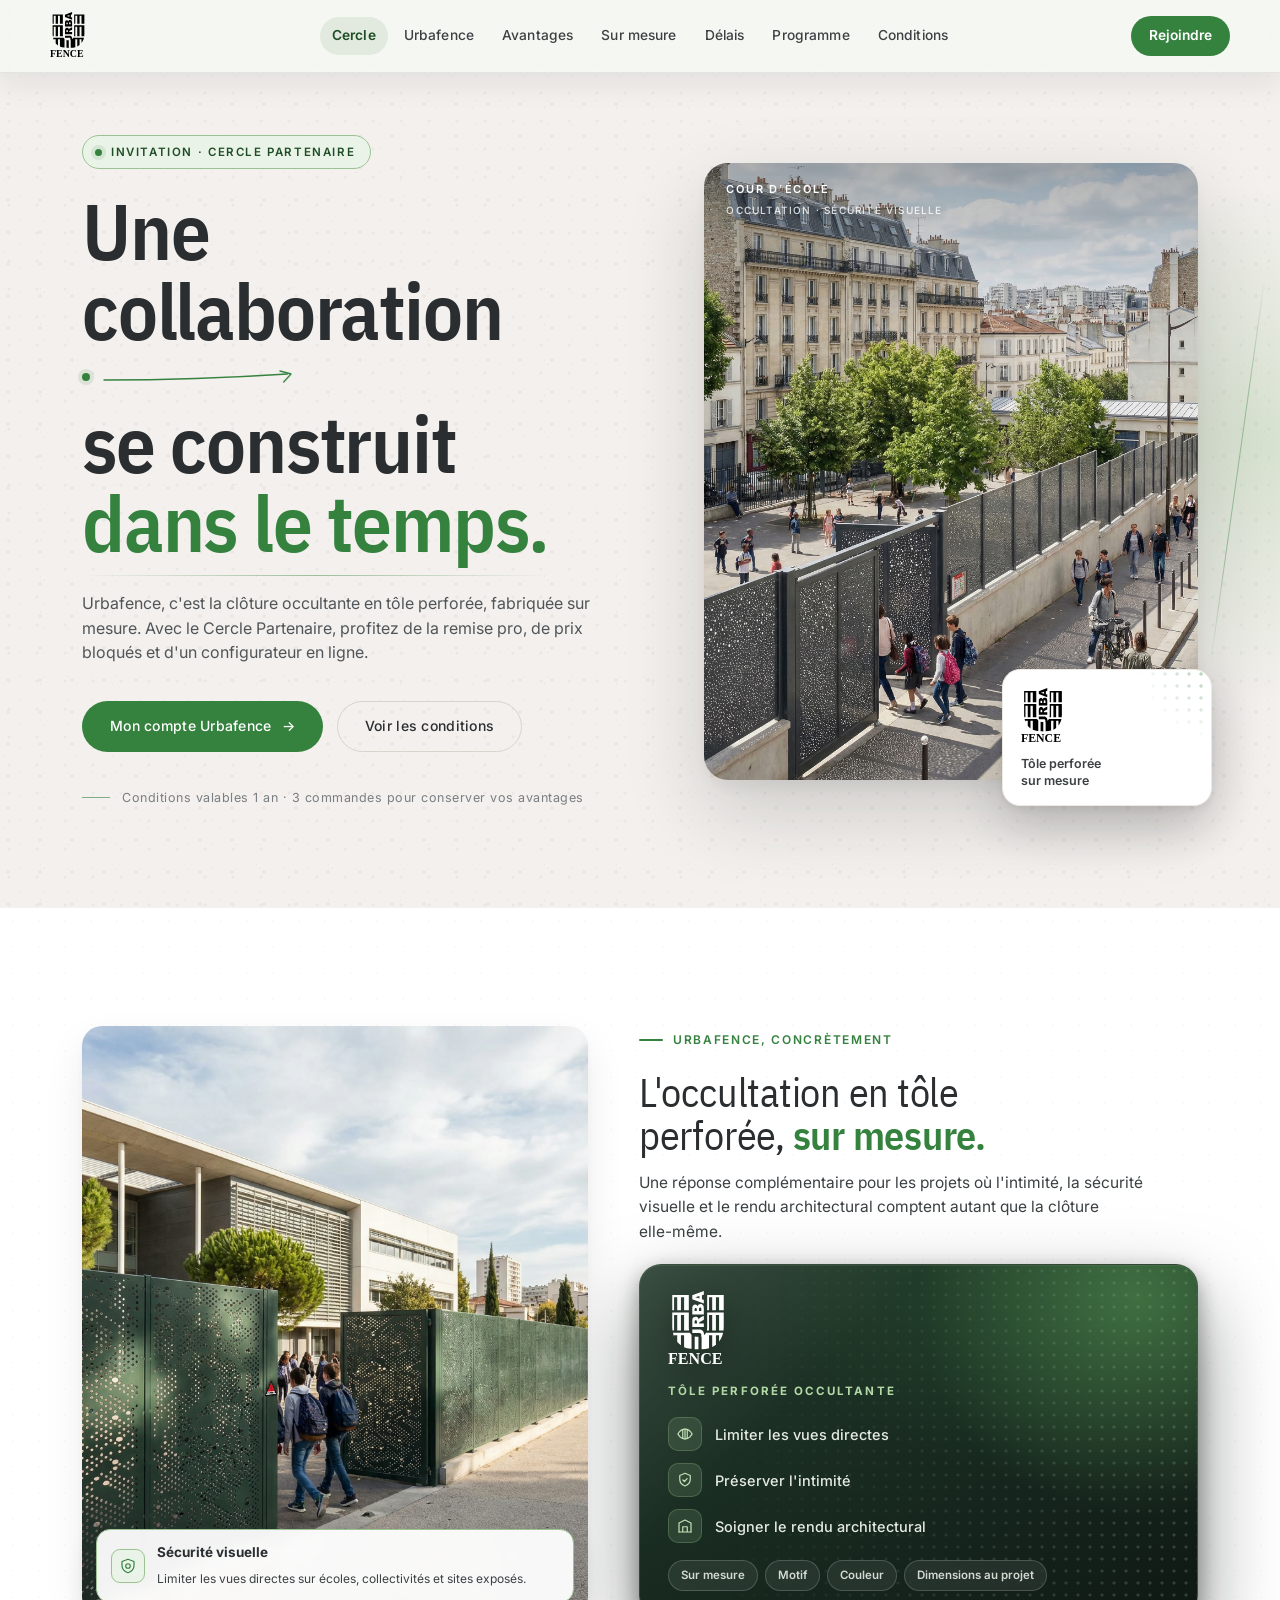
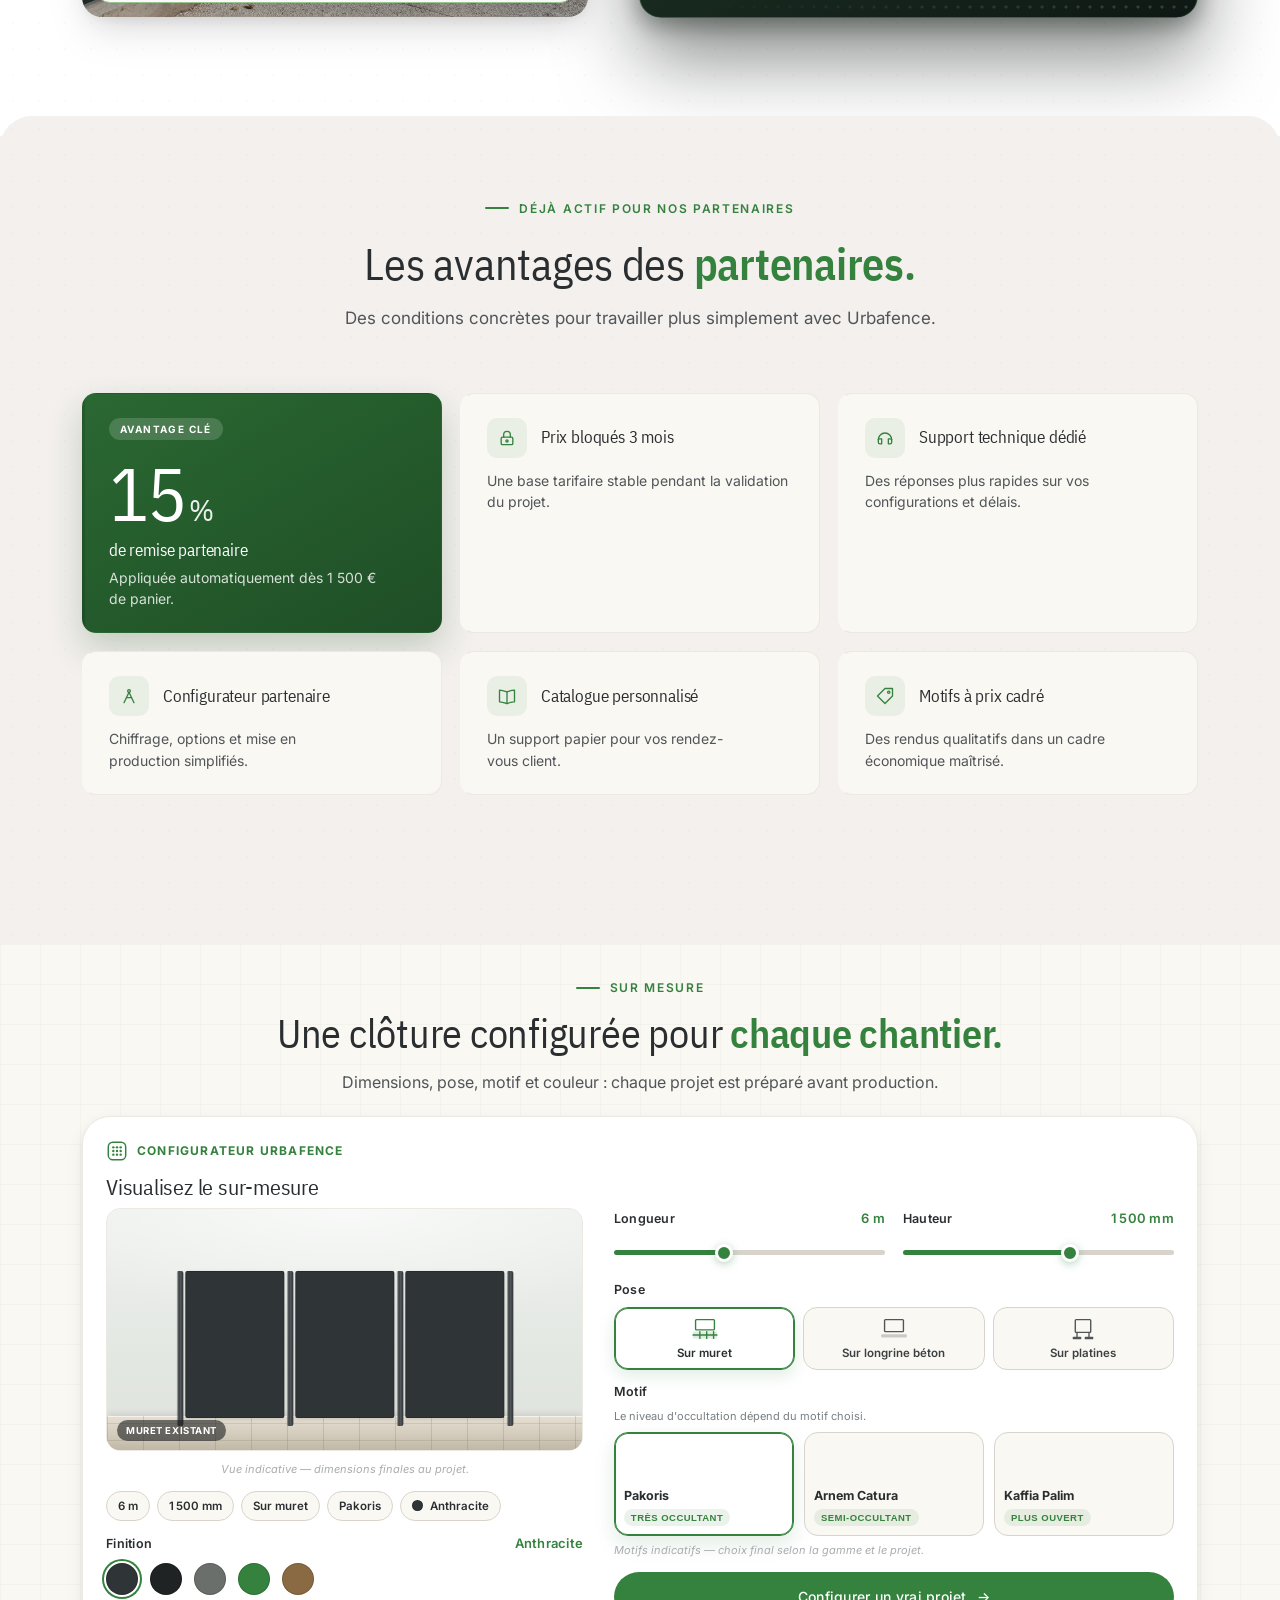
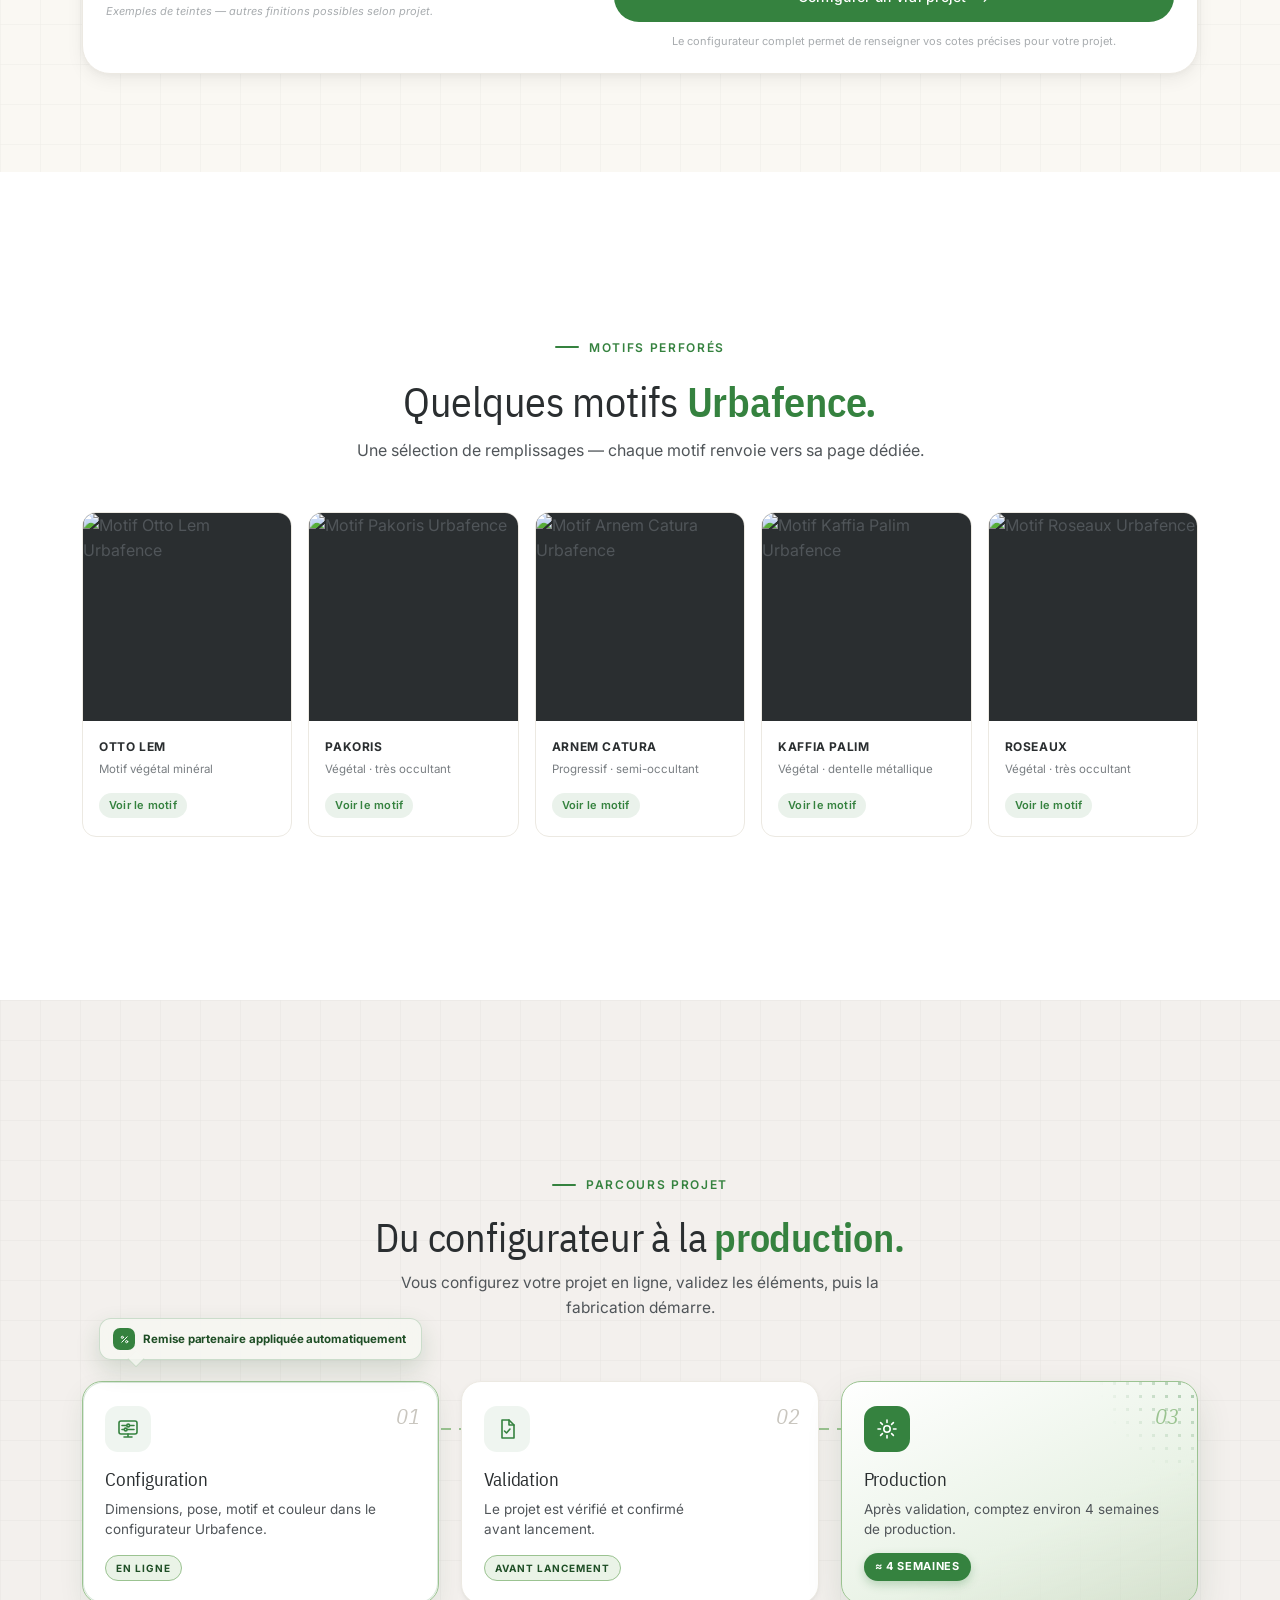
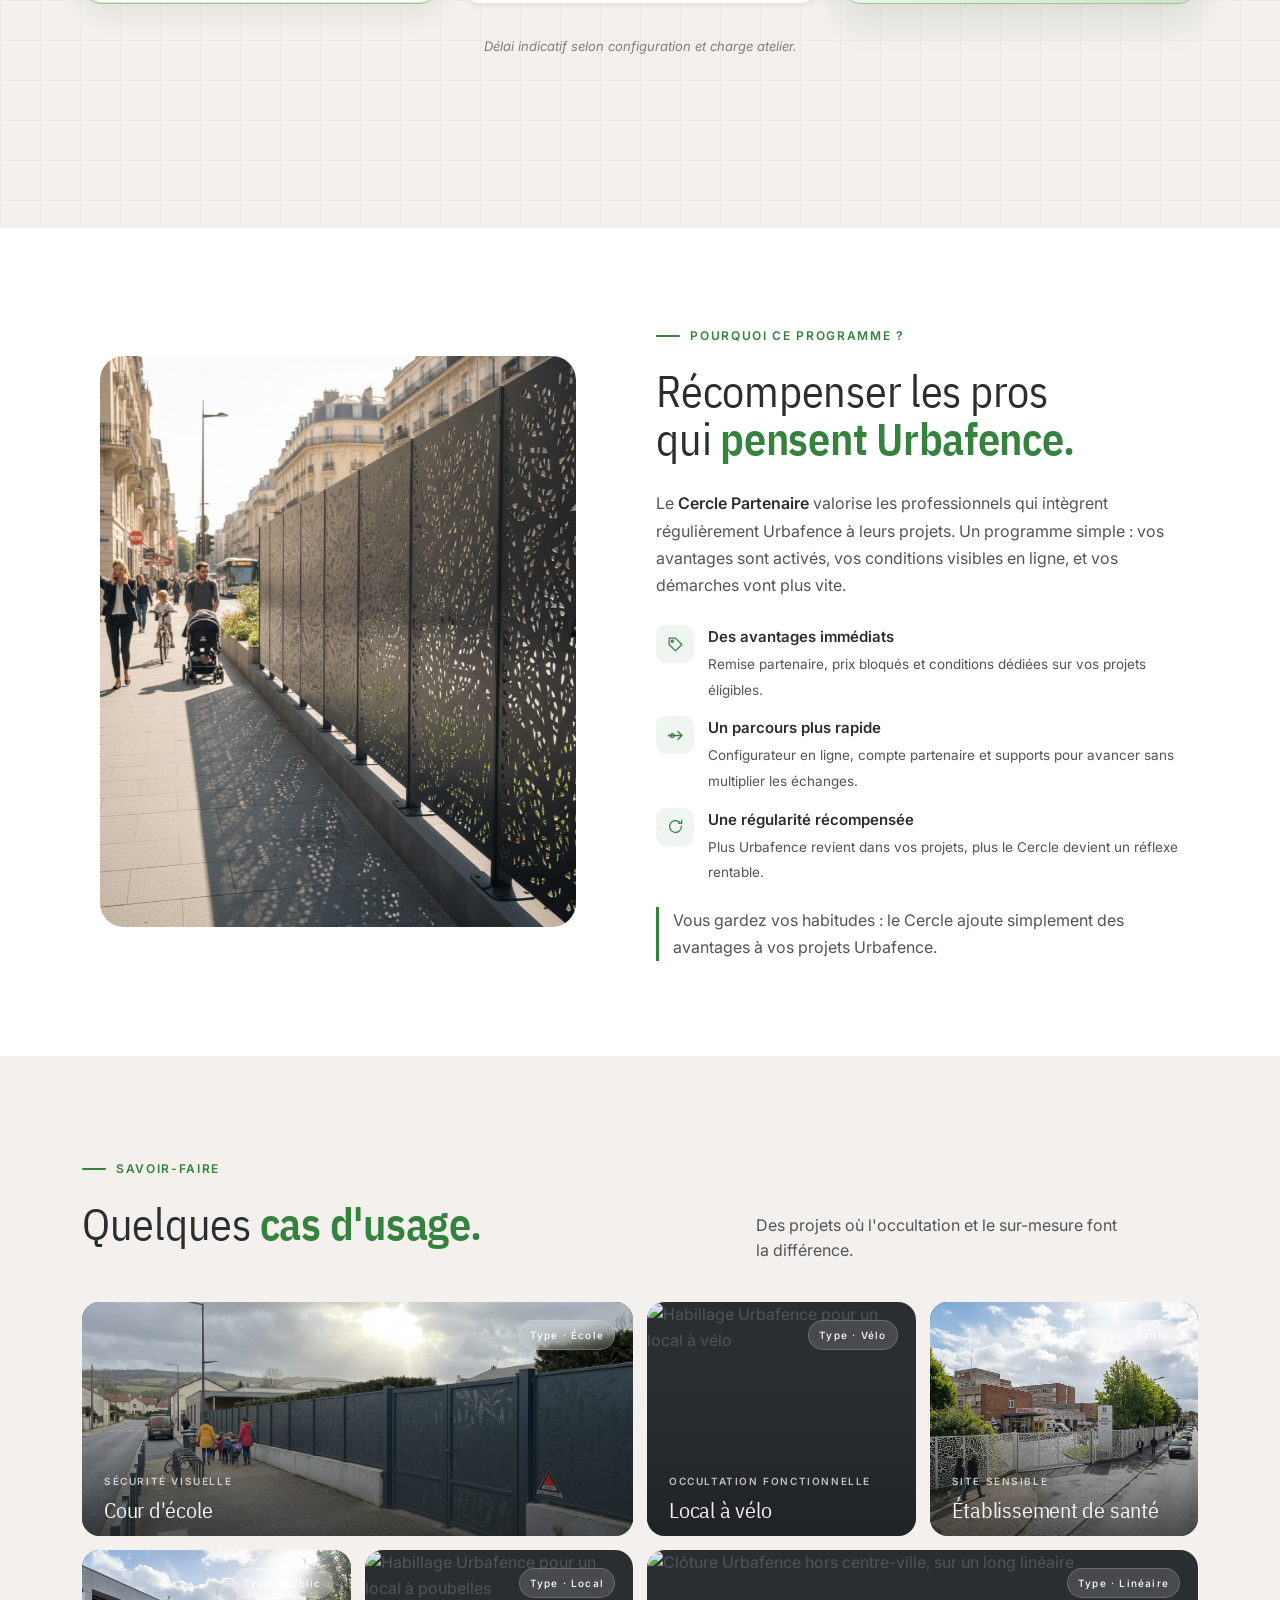
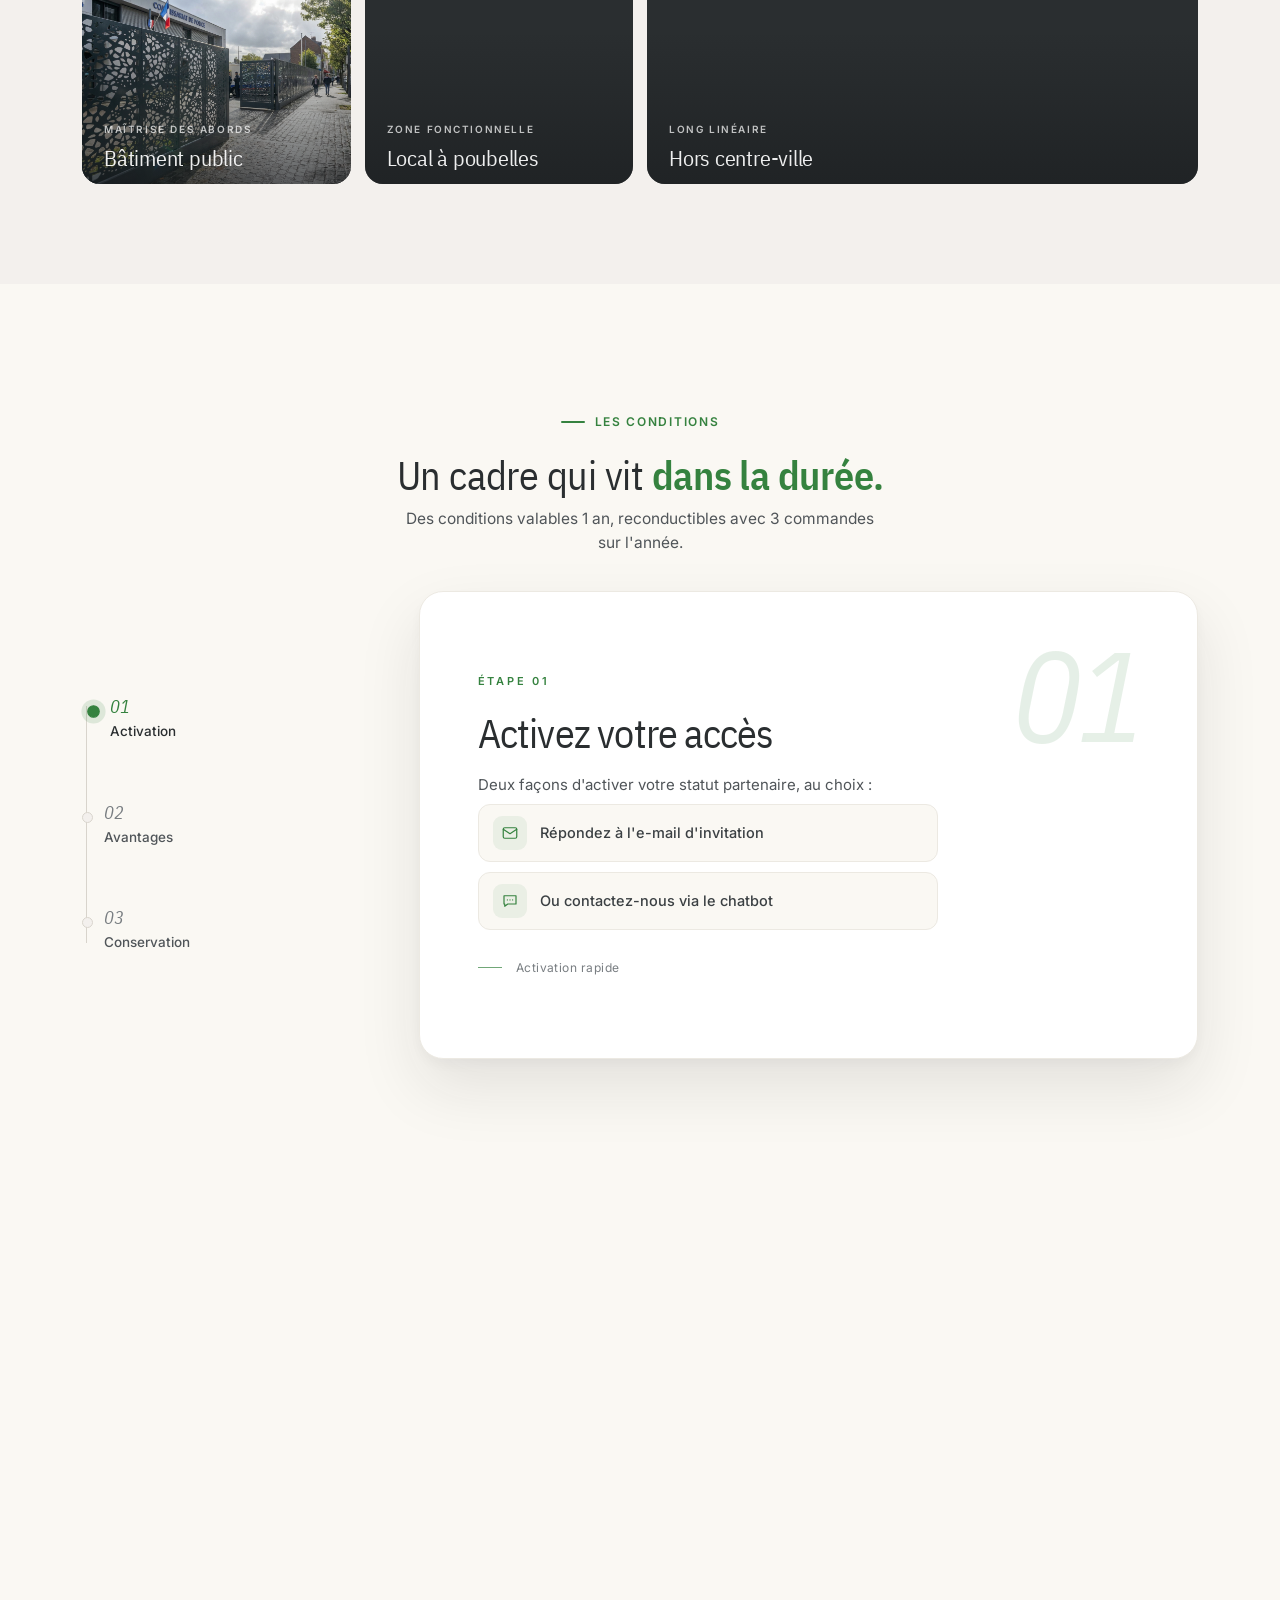
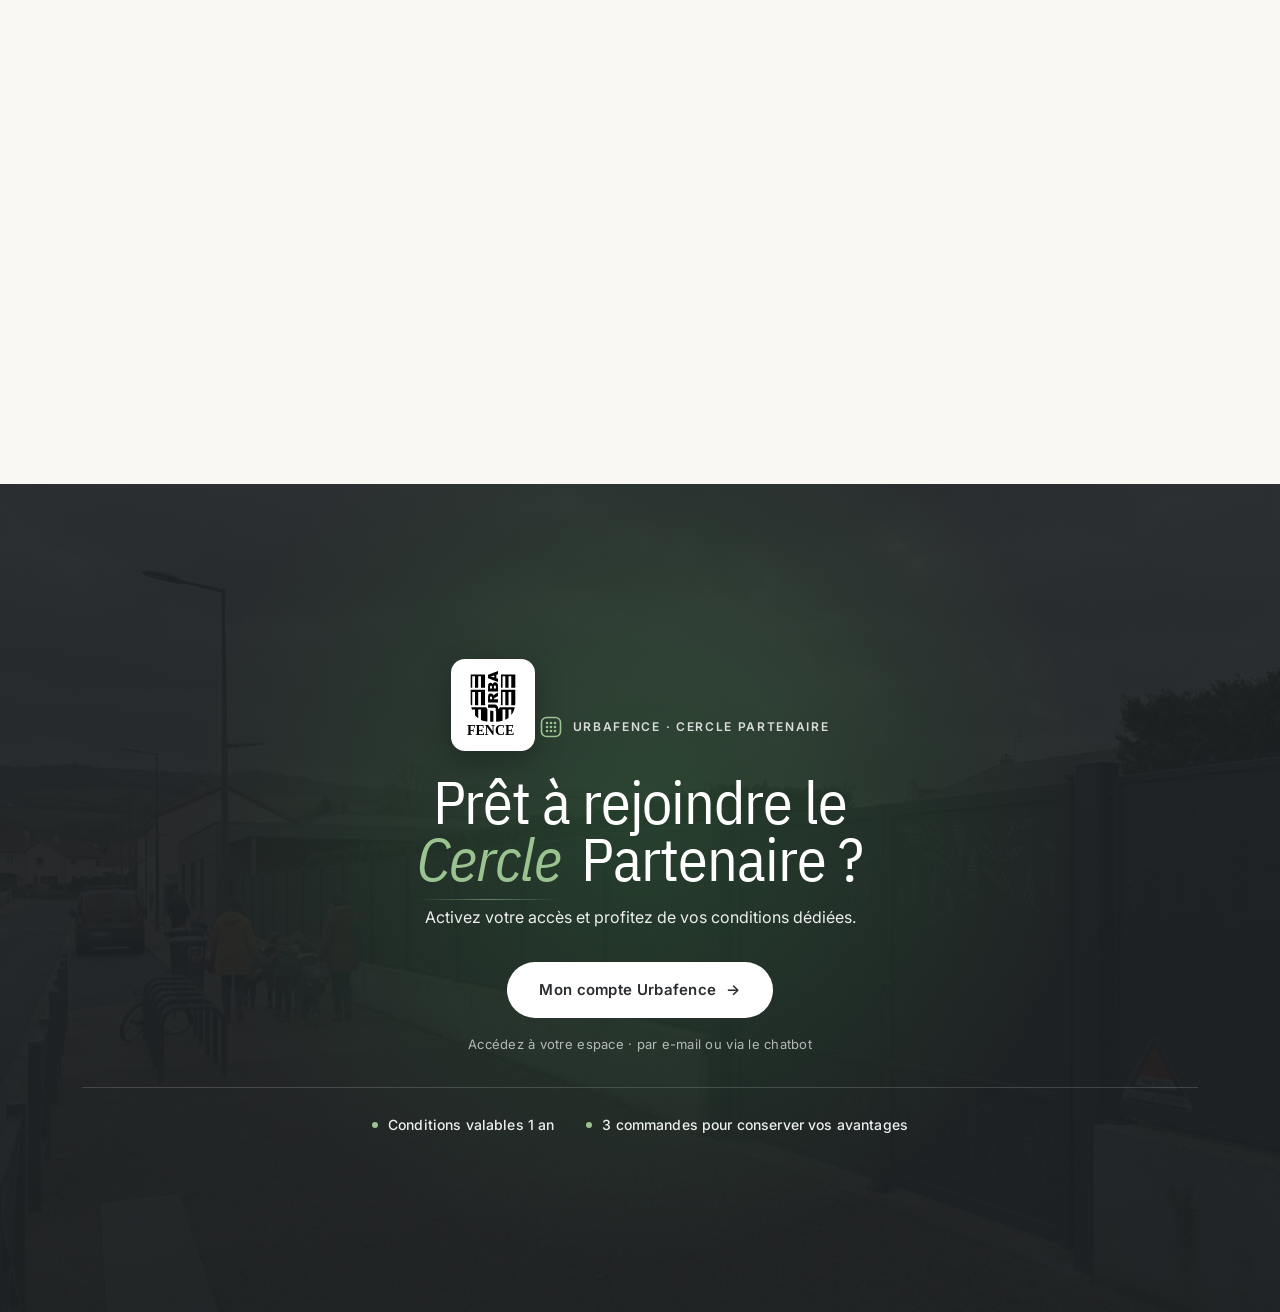
==== commit d6563516: "#urbafence : carte occultation nettement plus impactante - logo Urbafence agrandi (52 -> 78px) avec " ====
--- a/index.html
+++ b/index.html
@@ -150,9 +150,10 @@
         <!-- Carte de marque Urbafence : tout est recentré sur l'occultation premium.
              Le motif perforé en fond évoque la tôle qui filtre les vues sans murer. -->
         <div class="uf-occultation-module">
-          <article class="uf-occultation-card reveal">
+          <article class="uf-occultation-card">
             <span class="uf-occultation-perf" aria-hidden="true"></span>
             <span class="uf-occultation-glow" aria-hidden="true"></span>
+            <span class="uf-occultation-sheen" aria-hidden="true"></span>
 
             <div class="uf-occultation-head">
               <span class="uf-occultation-logo">
--- a/css/styles.css
+++ b/css/styles.css
@@ -1266,88 +1266,111 @@
 
 /* ============================================================
    MODULE OCCULTATION (#urbafence) — carte de marque Urbafence
-   Carte sombre premium ; le motif perforé en fond évoque la tôle
-   qui filtre les vues sans murer. Hover = sensation de matière.
+   Carte sombre premium ; motif perforé = tôle qui filtre les vues.
+   Entrée marquée au reveal, hover nettement perceptible.
    ============================================================ */
-.uf-occultation-module { margin-top: 22px; }
+.uf-occultation-module { margin-top: 20px; }
 .uf-occultation-card {
   position: relative; overflow: hidden; isolation: isolate;
-  border-radius: var(--r-lg); padding: 22px 24px;
-  display: flex; flex-direction: column; gap: 16px;
-  background: linear-gradient(150deg, #223027 0%, #1a2620 55%, #131e19 100%);
-  border: 1px solid rgba(155, 195, 145, 0.18);
-  box-shadow: 0 26px 54px rgba(12, 20, 15, 0.40);
-  transition: transform .55s cubic-bezier(.16,1,.3,1), box-shadow .55s var(--ease-out);
+  border-radius: 22px; padding: 26px 28px;
+  display: flex; flex-direction: column; gap: 17px;
+  background:
+    radial-gradient(120% 100% at 88% 8%, rgba(53, 130, 63, 0.28) 0%, transparent 55%),
+    linear-gradient(152deg, #243a2c 0%, #182a20 52%, #0f1814 100%);
+  border: 1px solid rgba(155, 195, 145, 0.26);
+  box-shadow:
+    0 38px 80px rgba(8, 16, 11, 0.50),
+    0 8px 22px rgba(8, 16, 11, 0.35),
+    inset 0 1px 0 rgba(255, 255, 255, 0.07);
+  /* Entrée marquée (opacity + translateY 28 + scale .96), pilotée par .in-view */
+  opacity: 0; transform: translateY(28px) scale(0.96);
+  transition: opacity .8s var(--ease-out),
+              transform .85s cubic-bezier(.16,1,.3,1),
+              box-shadow .55s var(--ease-out);
   will-change: transform;
 }
+.uf-context-grid.in-view .uf-occultation-card { opacity: 1; transform: translateY(0) scale(1); }
+
+/* Motif perforé — bien visible, densifié côté droit comme un panneau de tôle */
 .uf-occultation-perf {
   position: absolute; inset: 0; z-index: 0; pointer-events: none;
-  background-image: radial-gradient(circle, rgba(214, 232, 208, 0.55) 1px, transparent 1.7px);
-  background-size: 13px 13px; opacity: 0.11;
-  -webkit-mask-image: linear-gradient(105deg, transparent 28%, #000 100%);
-  mask-image: linear-gradient(105deg, transparent 28%, #000 100%);
-  transition: background-position .6s var(--ease-out), opacity .6s var(--ease-out);
-}
+  background-image: radial-gradient(circle, rgba(208, 230, 200, 0.85) 1.15px, transparent 2px);
+  background-size: 12px 12px; opacity: 0.22;
+  -webkit-mask-image: linear-gradient(100deg, transparent 16%, #000 92%);
+  mask-image: linear-gradient(100deg, transparent 16%, #000 92%);
+  transition: background-position .65s var(--ease-out), opacity .6s var(--ease-out);
+}
+/* Voile lumineux : lumière filtrée à travers la tôle */
 .uf-occultation-glow {
-  position: absolute; top: -40%; right: -20%; width: 70%; height: 120%; z-index: 0; pointer-events: none;
-  background: radial-gradient(circle at 60% 40%, rgba(120, 190, 110, 0.30), transparent 62%);
-  opacity: 0.6; transition: opacity .6s var(--ease-out), transform .6s var(--ease-out);
+  position: absolute; top: -45%; right: -22%; width: 78%; height: 130%; z-index: 0; pointer-events: none;
+  background: radial-gradient(circle at 58% 42%, rgba(124, 196, 112, 0.45), transparent 60%);
+  opacity: 0.75; transition: opacity .6s var(--ease-out), transform .65s var(--ease-out);
+}
+/* Léger reflet diagonal premium en haut */
+.uf-occultation-sheen {
+  position: absolute; inset: 0; z-index: 0; pointer-events: none;
+  background: linear-gradient(135deg, rgba(255, 255, 255, 0.10) 0%, transparent 32%);
 }
 .uf-occultation-head, .uf-occultation-benefits, .uf-occultation-chips { position: relative; z-index: 1; }
 
-.uf-occultation-head { display: flex; flex-direction: column; gap: 11px; }
+/* En-tête : logo fortement agrandi (inversé blanc) + sous-titre */
+.uf-occultation-head { display: flex; flex-direction: column; gap: 13px; }
 .uf-occultation-logo { display: inline-flex; }
 .uf-occultation-logo img {
-  height: 52px; width: auto; display: block;
-  filter: brightness(0) invert(1); transition: transform .55s var(--ease-out);
-}
-.uf-occultation-logo-fallback { font-family: var(--serif); font-size: 26px; color: #fff; letter-spacing: 0.01em; }
+  height: 78px; width: auto; display: block;
+  filter: brightness(0) invert(1) drop-shadow(0 6px 16px rgba(0, 0, 0, 0.45));
+  transition: transform .55s cubic-bezier(.16,1,.3,1);
+}
+.uf-occultation-logo-fallback { font-family: var(--serif); font-size: 34px; color: #fff; letter-spacing: 0.01em; }
 .uf-occultation-sub {
-  font-family: var(--sans); font-size: 11px; font-weight: 700;
-  text-transform: uppercase; letter-spacing: 0.16em; color: #a9d29c;
-}
-
-.uf-occultation-benefits { list-style: none; margin: 0; padding: 0; display: flex; flex-direction: column; gap: 11px; }
+  font-family: var(--sans); font-size: 11.5px; font-weight: 700;
+  text-transform: uppercase; letter-spacing: 0.18em; color: #b3d9a7;
+}
+
+.uf-occultation-benefits { list-style: none; margin: 0; padding: 0; display: flex; flex-direction: column; gap: 12px; }
 .uf-occultation-benefit {
-  display: flex; align-items: center; gap: 12px;
-  font-family: var(--sans); font-size: 14px; font-weight: 500; color: rgba(238, 244, 235, 0.92);
+  display: flex; align-items: center; gap: 13px;
+  font-family: var(--sans); font-size: 14.5px; font-weight: 500; color: rgba(240, 246, 237, 0.95);
 }
 .uf-occultation-benefit-ico {
-  width: 32px; height: 32px; flex: 0 0 auto; border-radius: 9px;
+  width: 34px; height: 34px; flex: 0 0 auto; border-radius: 10px;
   display: flex; align-items: center; justify-content: center;
-  background: rgba(155, 195, 145, 0.14); color: #b7dcab;
-  border: 1px solid rgba(155, 195, 145, 0.20);
+  background: rgba(155, 195, 145, 0.16); color: #c2e2b6;
+  border: 1px solid rgba(155, 195, 145, 0.26);
 }
 .uf-occultation-benefit-ico svg {
-  width: 17px; height: 17px; stroke: currentColor; stroke-width: 1.6; fill: none;
+  width: 18px; height: 18px; stroke: currentColor; stroke-width: 1.6; fill: none;
   stroke-linecap: round; stroke-linejoin: round;
 }
 
 .uf-occultation-chips { display: flex; flex-wrap: wrap; gap: 7px; }
 .uf-occultation-chip {
-  font-family: var(--sans); font-size: 11.5px; font-weight: 600; color: rgba(238, 244, 235, 0.82);
-  background: rgba(255, 255, 255, 0.06); border: 1px solid rgba(255, 255, 255, 0.16);
+  font-family: var(--sans); font-size: 11.5px; font-weight: 600; color: rgba(240, 246, 237, 0.86);
+  background: rgba(255, 255, 255, 0.07); border: 1px solid rgba(255, 255, 255, 0.18);
   padding: 5px 12px; border-radius: var(--r-pill);
   -webkit-backdrop-filter: blur(6px); backdrop-filter: blur(6px);
-  transition: transform .4s var(--ease-out), border-color .4s var(--ease), background .4s var(--ease);
-}
-
+  transition: transform .4s cubic-bezier(.16,1,.3,1), border-color .4s var(--ease), background .4s var(--ease);
+}
+
+/* ---- Hover desktop : lift marqué + glow + matière qui se déplace ---- */
 @media (hover: hover) {
   .uf-occultation-card:hover {
-    transform: translateY(-6px) scale(1.012);
-    box-shadow: 0 36px 72px rgba(12, 20, 15, 0.50),
-                0 0 0 1px rgba(155, 195, 145, 0.28),
-                0 16px 44px rgba(53, 130, 63, 0.22);
+    transform: translateY(-10px) scale(1.02);
+    box-shadow:
+      0 52px 100px rgba(8, 16, 11, 0.58),
+      0 0 0 1px rgba(155, 195, 145, 0.40),
+      0 22px 60px rgba(53, 130, 63, 0.34),
+      inset 0 1px 0 rgba(255, 255, 255, 0.10);
   }
-  .uf-occultation-card:hover .uf-occultation-perf { background-position: 7px 5px; opacity: 0.17; }
-  .uf-occultation-card:hover .uf-occultation-glow { opacity: 1; transform: translate(10px, -8px); }
-  .uf-occultation-card:hover .uf-occultation-logo img { transform: scale(1.04); }
-  .uf-occultation-card:hover .uf-occultation-chip { border-color: rgba(155, 195, 145, 0.34); }
+  .uf-occultation-card:hover .uf-occultation-perf { background-position: 13px 9px; opacity: 0.34; }
+  .uf-occultation-card:hover .uf-occultation-glow { opacity: 1; transform: translate(16px, -12px) scale(1.06); }
+  .uf-occultation-card:hover .uf-occultation-logo img { transform: scale(1.06); }
+  .uf-occultation-card:hover .uf-occultation-chip { transform: translateY(-2px); border-color: rgba(155, 195, 145, 0.45); background: rgba(255, 255, 255, 0.11); }
 }
 
 @media (max-width: 560px) {
-  .uf-occultation-card { padding: 20px; }
-  .uf-occultation-logo img { height: 46px; }
+  .uf-occultation-card { padding: 22px; }
+  .uf-occultation-logo img { height: 60px; }
 }
 
 @media (prefers-reduced-motion: reduce) {
@@ -1356,6 +1379,7 @@
   .uf-occultation-perf, .uf-occultation-glow {
     animation: none !important; transition: none !important; transform: none !important;
   }
+  .uf-occultation-card { opacity: 1 !important; }
 }
 
 /* Comparaison : solutions actuelles + Urbafence */
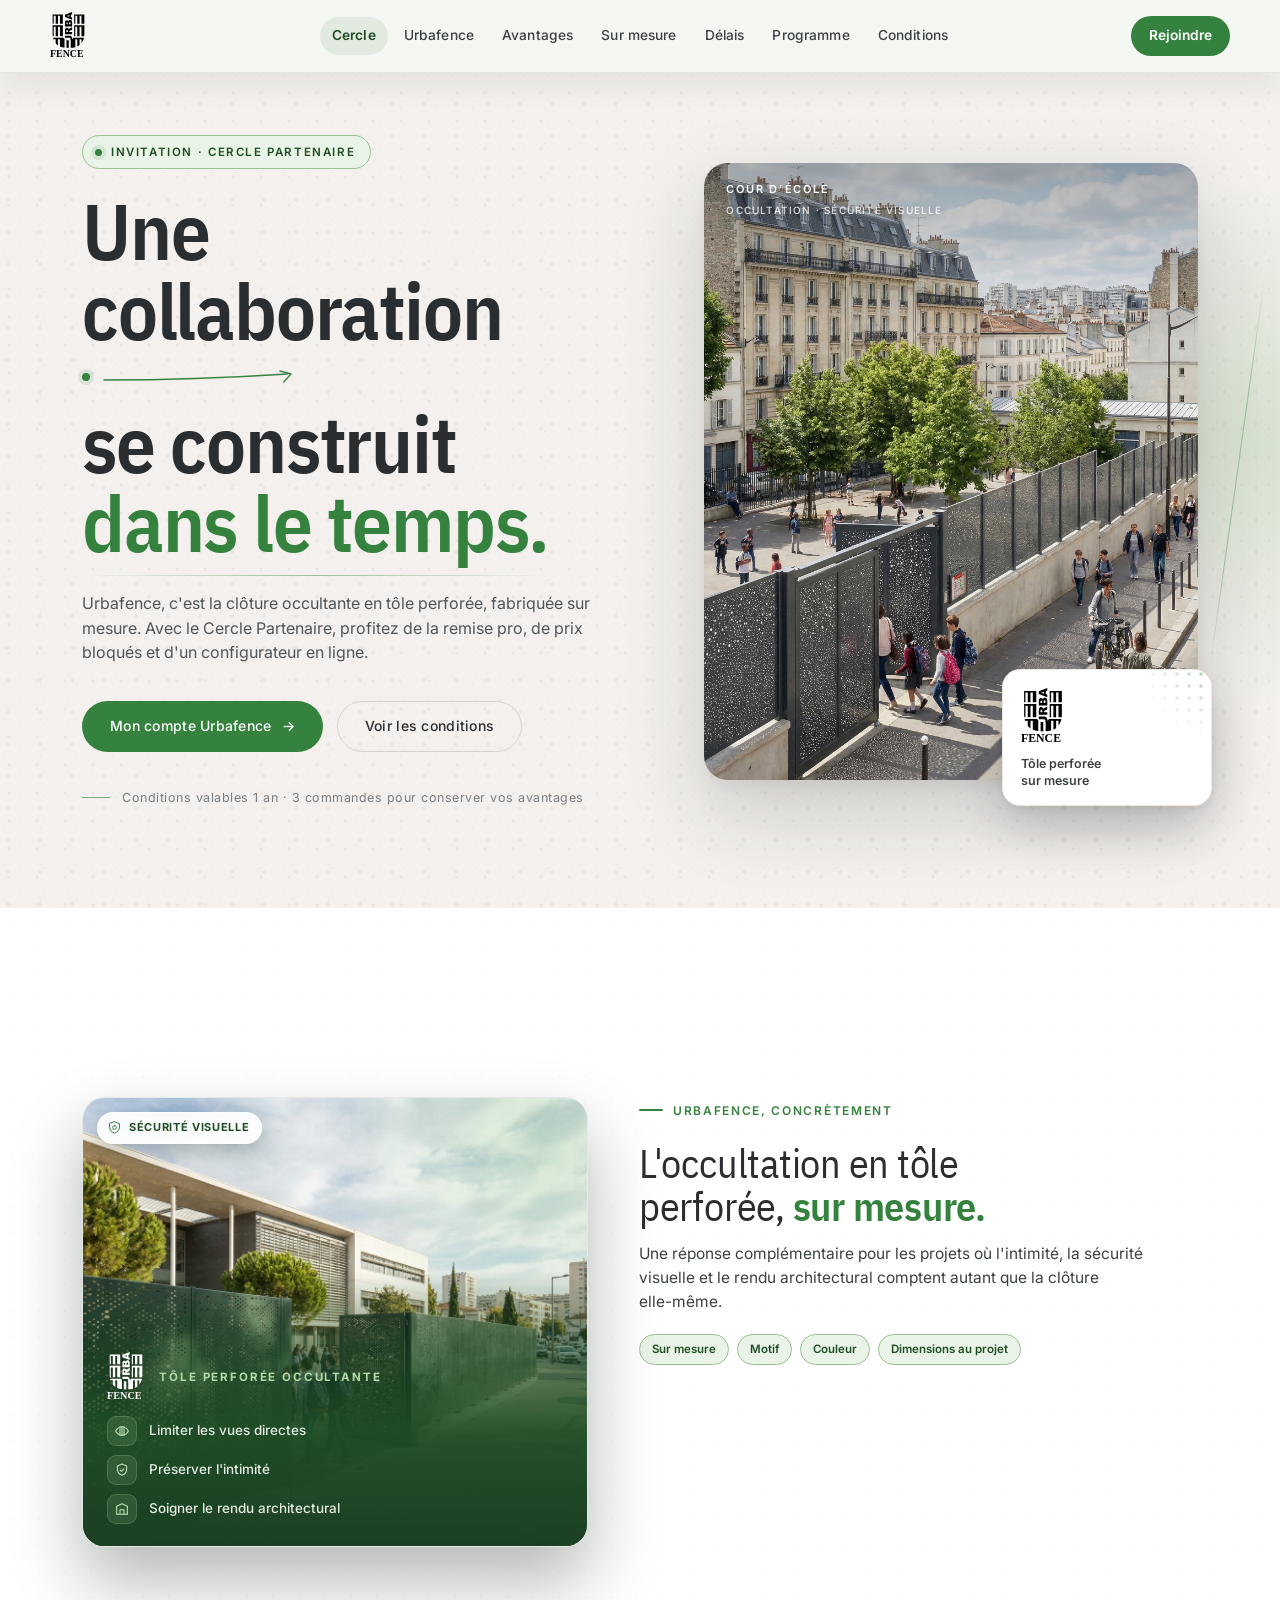
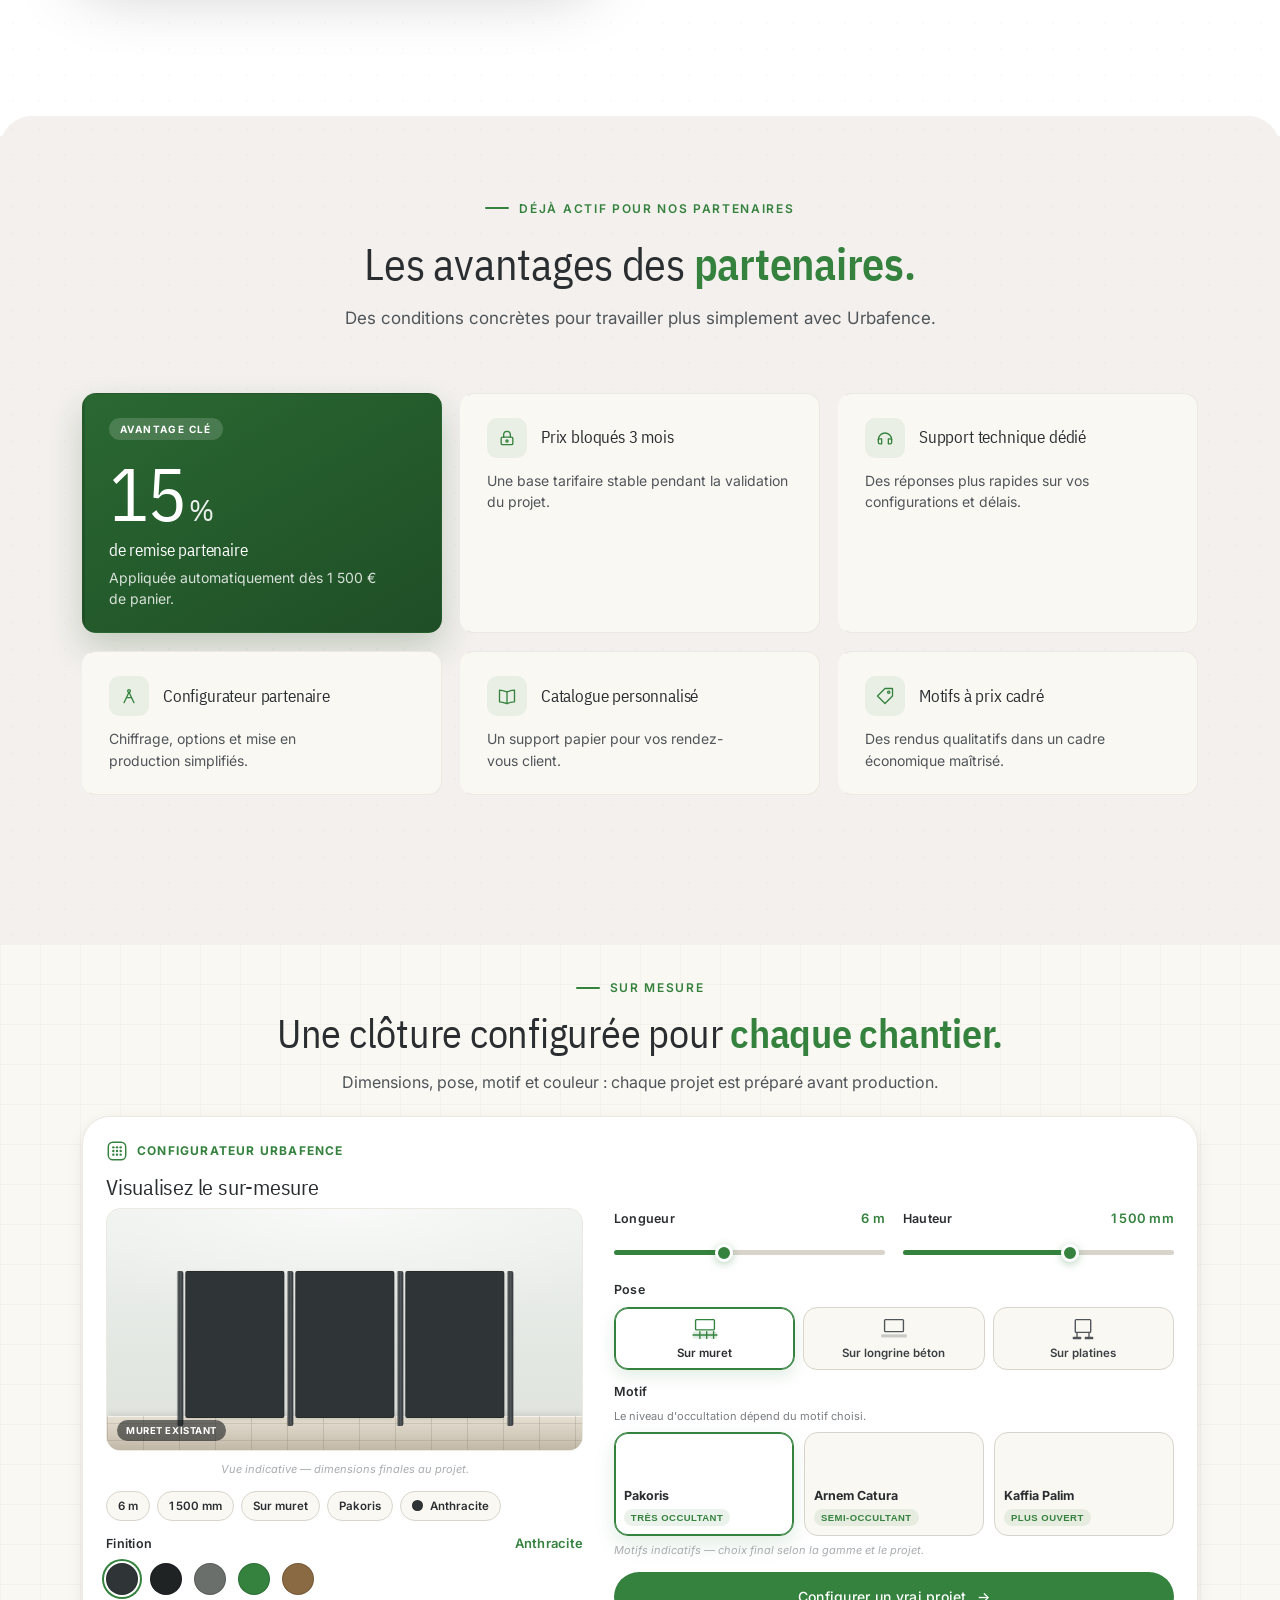
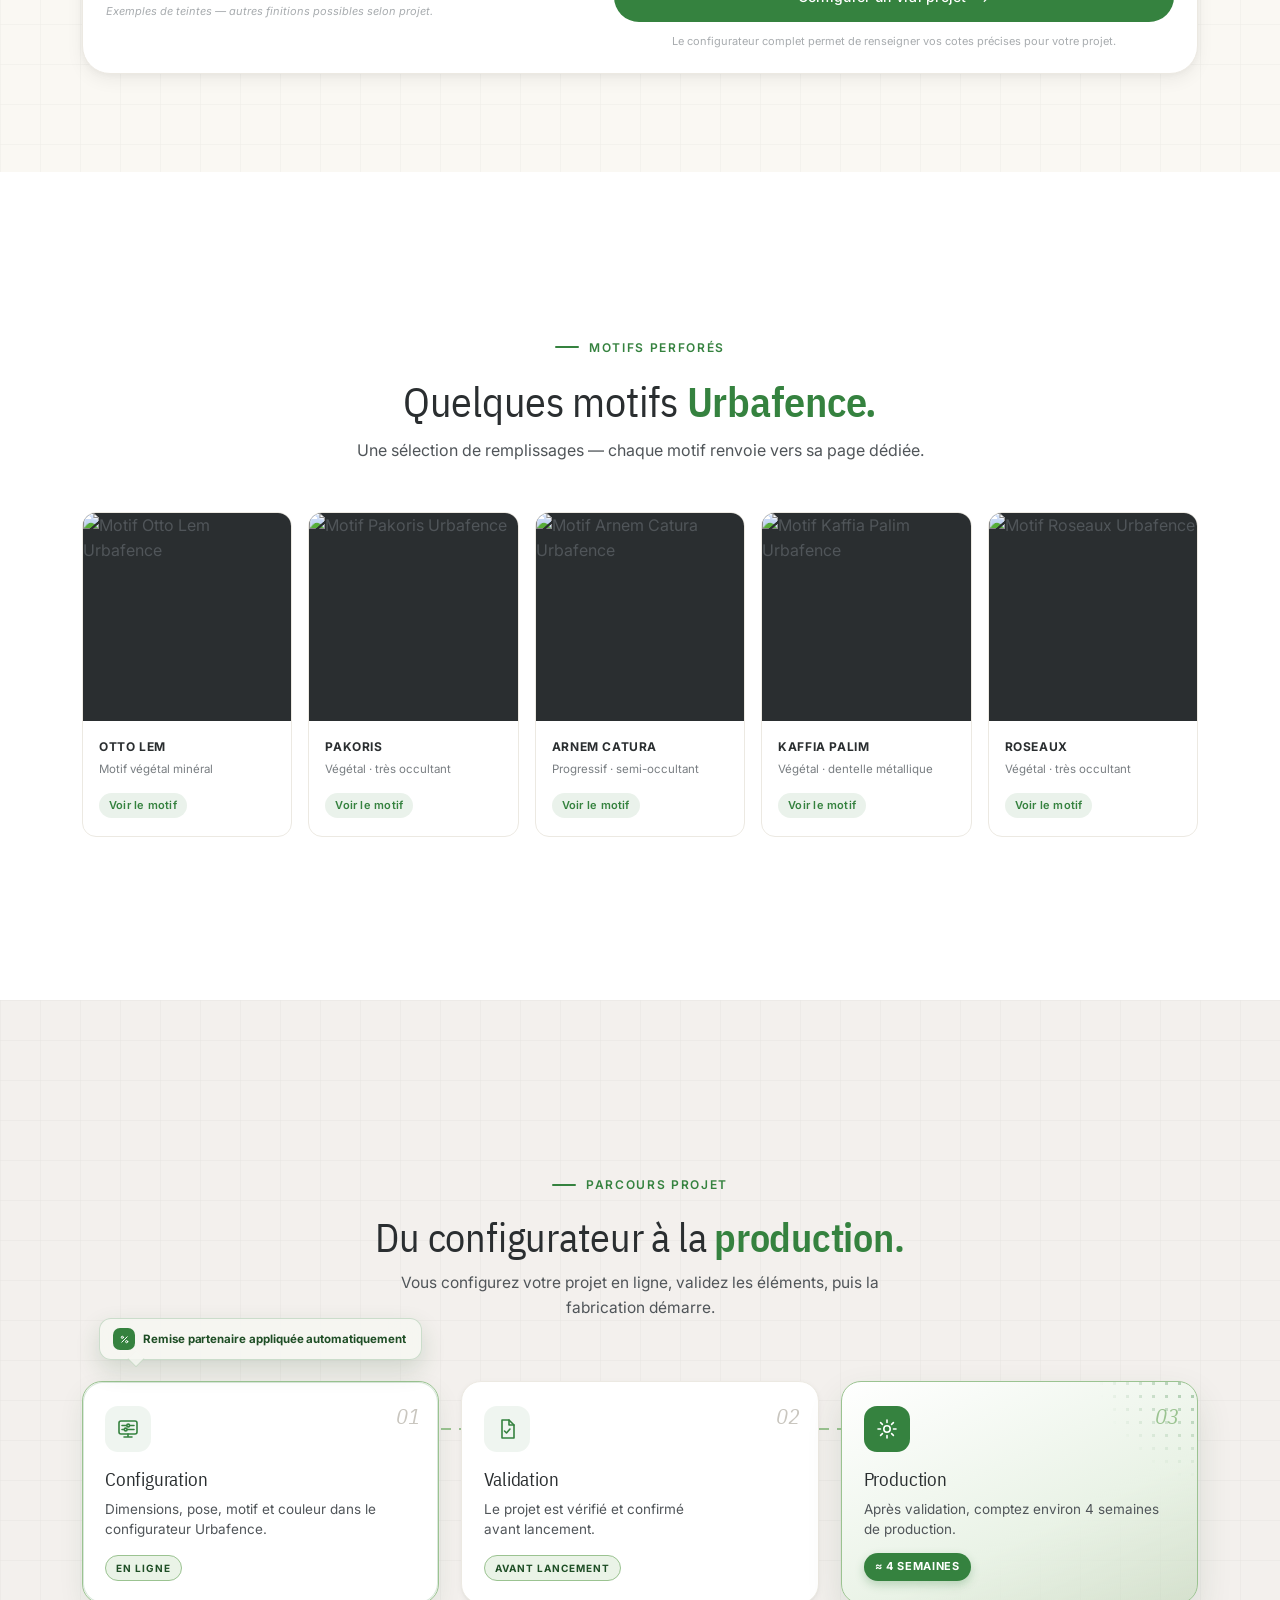
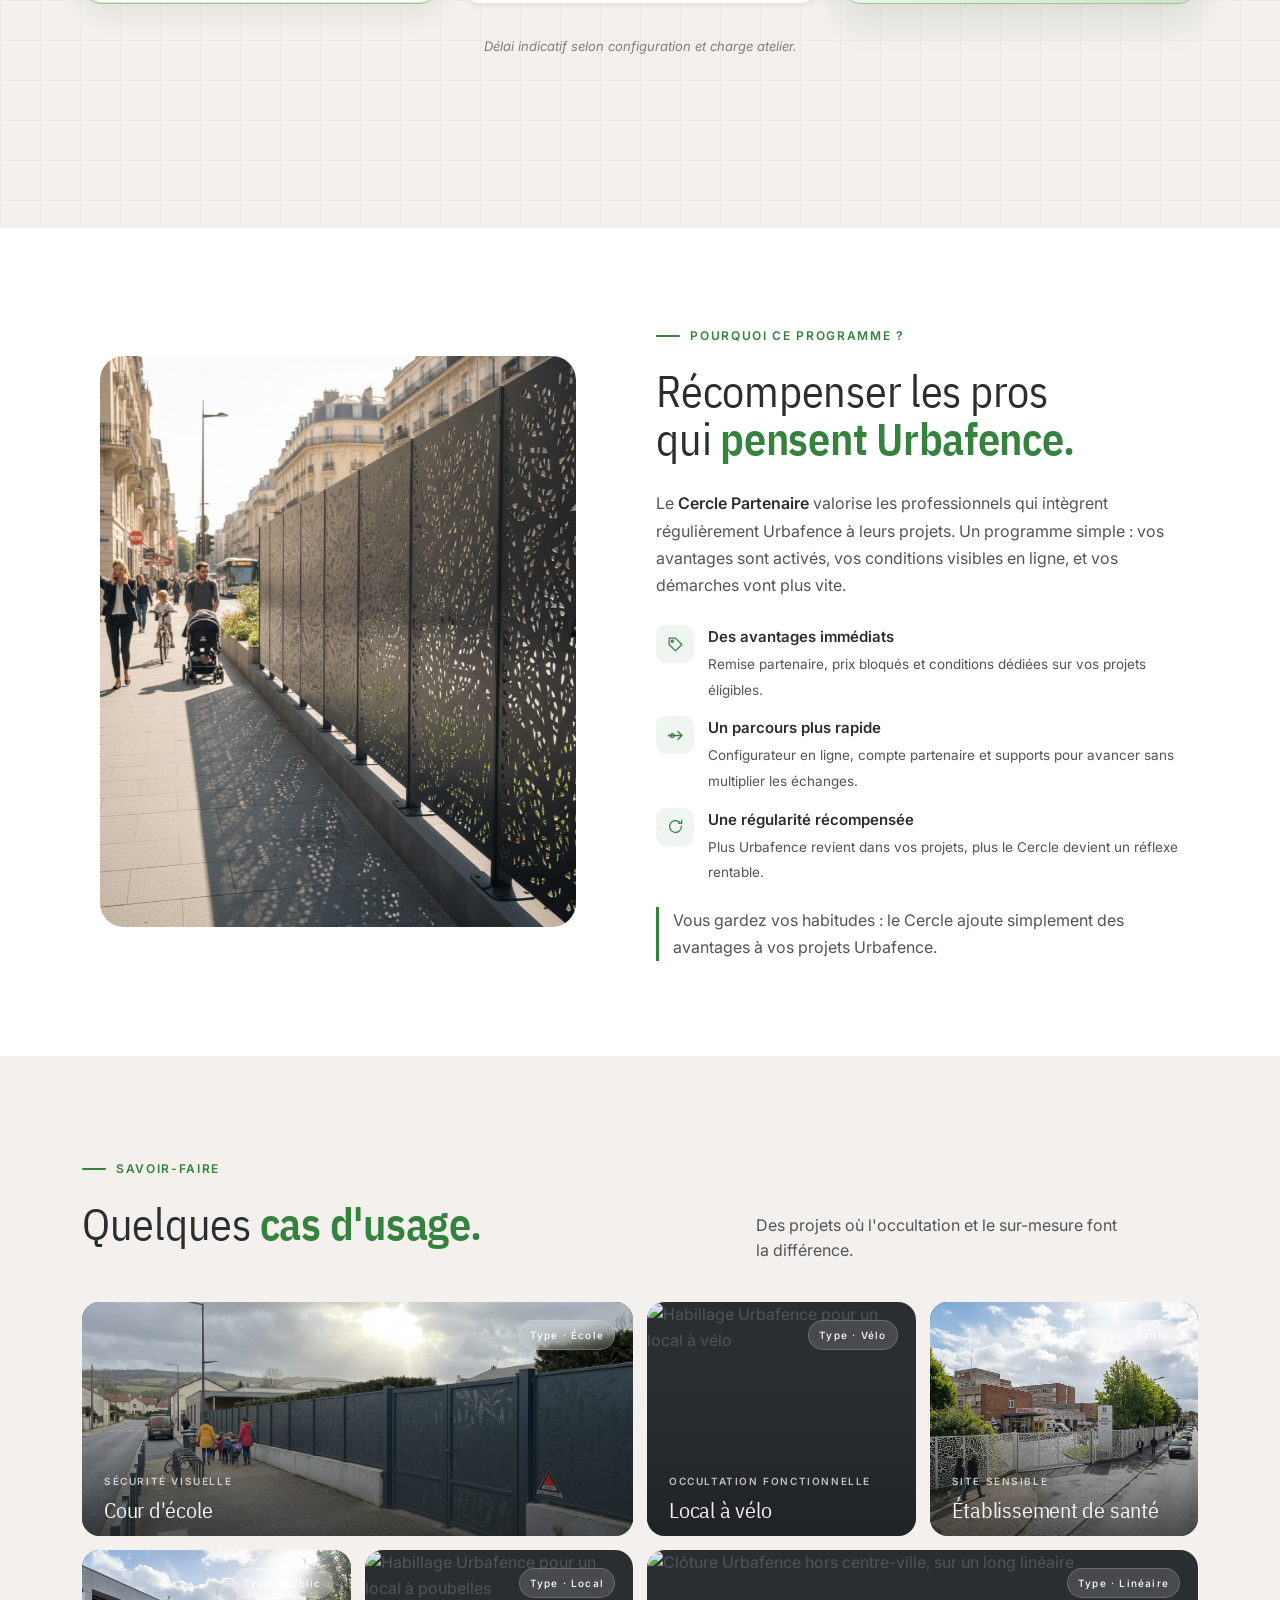
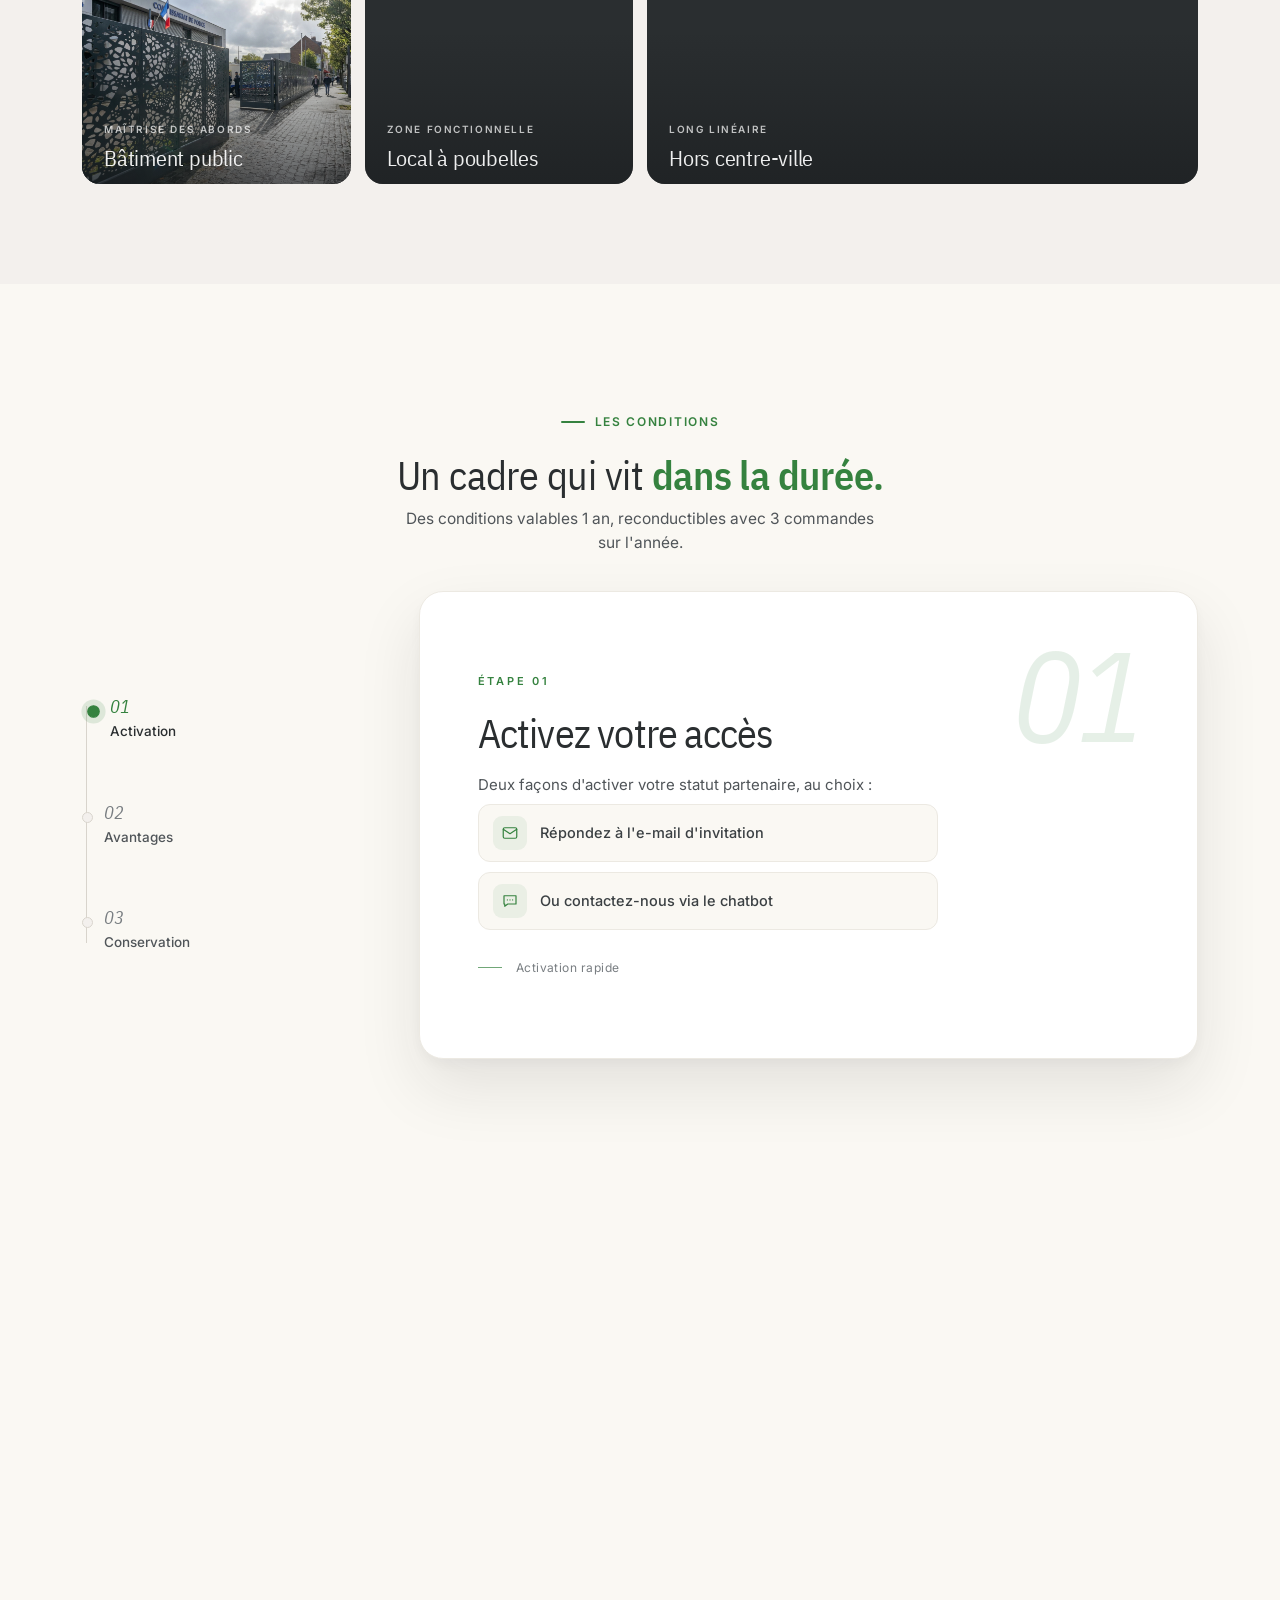
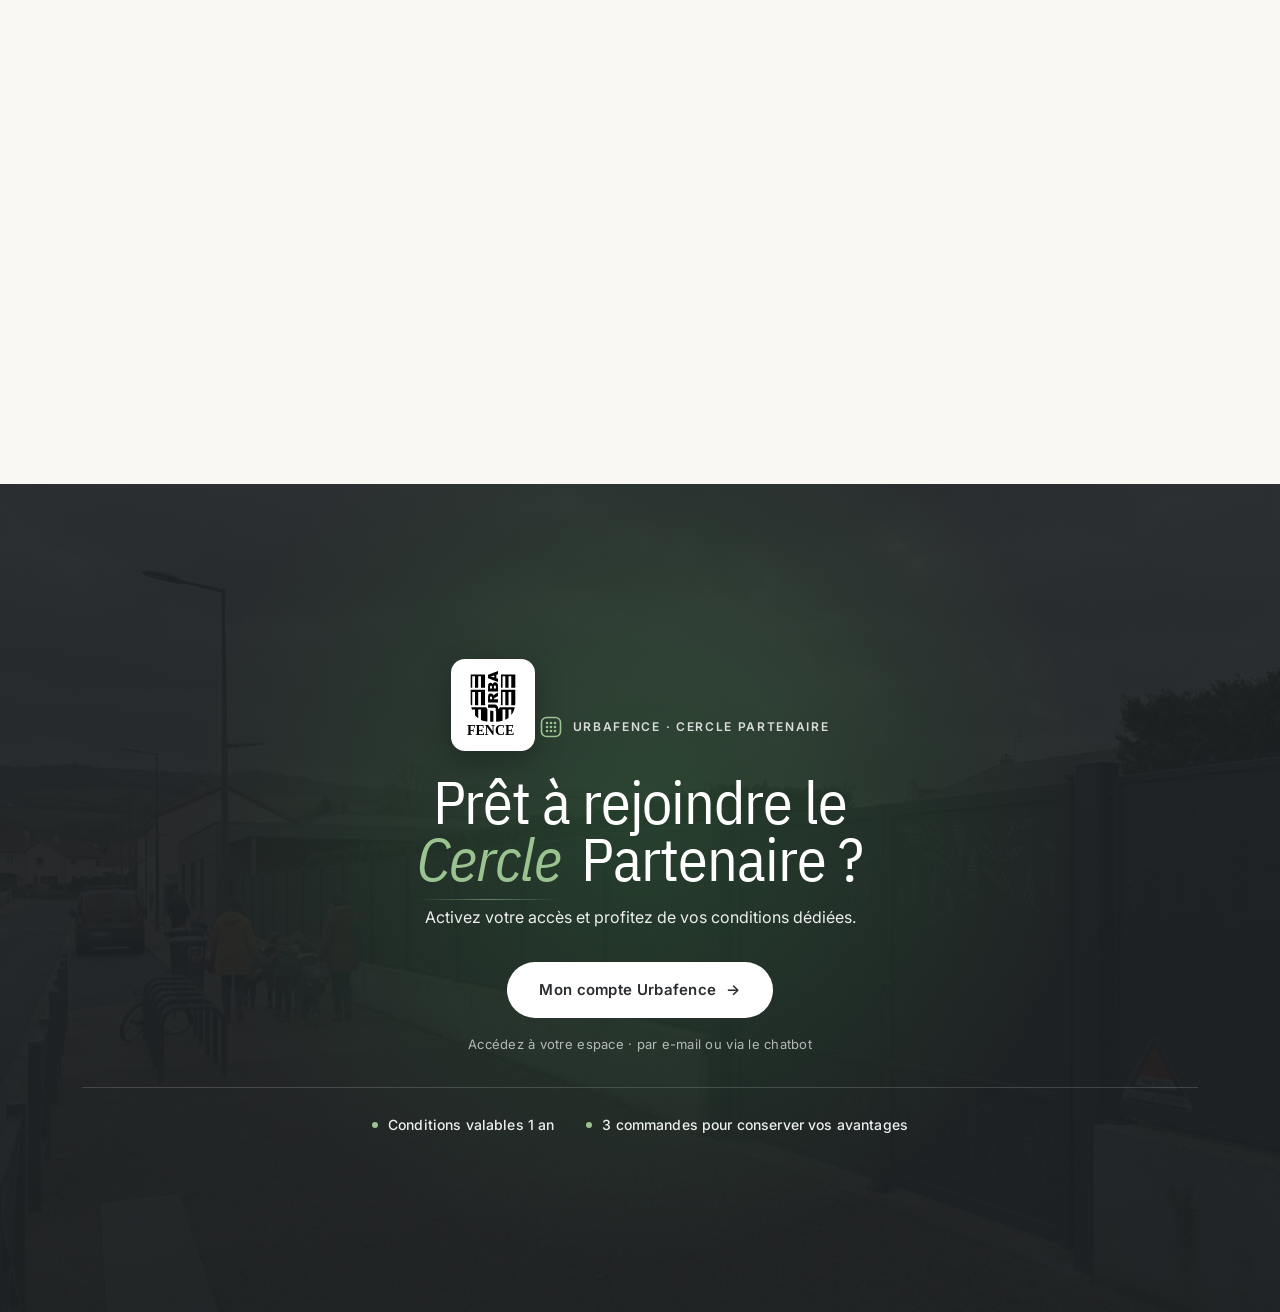
==== commit 90a1d094: "#urbafence : composition de marque integree + carte verte a motif PAKORIS - fusion image + logo + me" ====
--- a/index.html
+++ b/index.html
@@ -139,22 +139,47 @@
   <div class="container">
     <div class="uf-context-grid reveal">
 
-      <!-- COLONNE GAUCHE — narration + composition « complément » -->
+      <!-- COLONNE GAUCHE — narration courte -->
       <div class="uf-context-col-left">
         <span class="eyebrow">Urbafence, concrètement</span>
         <h2 class="uf-context-h2">L'occultation en tôle perforée, <em>sur mesure.</em></h2>
         <p class="uf-context-lead">
           Une réponse complémentaire pour les projets où l'intimité, la sécurité visuelle et le rendu architectural comptent autant que la clôture elle-même.
         </p>
-
-        <!-- Carte de marque Urbafence : tout est recentré sur l'occultation premium.
-             Le motif perforé en fond évoque la tôle qui filtre les vues sans murer. -->
-        <div class="uf-occultation-module">
-          <article class="uf-occultation-card">
-            <span class="uf-occultation-perf" aria-hidden="true"></span>
-            <span class="uf-occultation-glow" aria-hidden="true"></span>
-            <span class="uf-occultation-sheen" aria-hidden="true"></span>
-
+        <div class="uf-occultation-chips">
+          <span class="uf-occultation-chip uf-occultation-chip--light">Sur mesure</span>
+          <span class="uf-occultation-chip uf-occultation-chip--light">Motif</span>
+          <span class="uf-occultation-chip uf-occultation-chip--light">Couleur</span>
+          <span class="uf-occultation-chip uf-occultation-chip--light">Dimensions au projet</span>
+        </div>
+      </div>
+
+      <!-- COLONNE DROITE — composition de marque intégrée :
+           image école (cas d'usage) + trame perforée qui filtre la vue
+           + tag sécurité + panneau Urbafence en bas. Un seul objet visuel. -->
+      <div class="uf-context-col-right">
+        <div class="uf-occultation-scene">
+          <!-- IMG-CONTEXT · Sécurité visuelle Urbafence -->
+          <img class="uf-occultation-img"
+               src="images/ecole%20vigi%20pirate.jpg"
+               alt="Clôture Urbafence installée autour d'une cour d'école" loading="lazy"
+               onerror="this.onerror=null;this.src='https://placehold.co/1200x900/EAF3E7/35823F?text=A+ajouter'">
+
+          <!-- Trame perforée : on voit l'image, partiellement filtrée (occultation) -->
+          <span class="uf-occultation-perf" aria-hidden="true"></span>
+          <span class="uf-occultation-glow" aria-hidden="true"></span>
+
+          <!-- Tag sécurité, intégré (remplace le badge isolé) -->
+          <span class="uf-occultation-tag">
+            <svg viewBox="0 0 24 24" xmlns="http://www.w3.org/2000/svg" aria-hidden="true">
+              <path d="M12 3 L20 6 V11 c0 5 -3.5 8.5 -8 10 c-4.5 -1.5 -8 -5 -8 -10 V6 Z"></path>
+              <path d="M12 9 a3 3 0 0 1 0 6 a3 3 0 0 1 0 -6 Z"></path>
+            </svg>
+            Sécurité visuelle
+          </span>
+
+          <!-- Panneau de marque, fondu dans le bas de l'image -->
+          <div class="uf-occultation-panel">
             <div class="uf-occultation-head">
               <span class="uf-occultation-logo">
                 <img src="images/URBA_FENCE_FOND.svg" alt="Urbafence" width="101" height="131"
@@ -162,7 +187,6 @@
               </span>
               <span class="uf-occultation-sub">Tôle perforée occultante</span>
             </div>
-
             <ul class="uf-occultation-benefits">
               <li class="uf-occultation-benefit">
                 <span class="uf-occultation-benefit-ico" aria-hidden="true">
@@ -192,36 +216,6 @@
                 Soigner le rendu architectural
               </li>
             </ul>
-
-            <div class="uf-occultation-chips">
-              <span class="uf-occultation-chip">Sur mesure</span>
-              <span class="uf-occultation-chip">Motif</span>
-              <span class="uf-occultation-chip">Couleur</span>
-              <span class="uf-occultation-chip">Dimensions au projet</span>
-            </div>
-          </article>
-        </div>
-      </div>
-
-      <!-- COLONNE DROITE — preuve visuelle + badge sécurité (inchangée) -->
-      <div class="uf-context-col-right">
-        <div class="uf-context-visual">
-          <!-- IMG-CONTEXT · Sécurité visuelle Urbafence (paysage) -->
-          <img class="uf-context-img-main"
-               src="images/ecole%20vigi%20pirate.jpg"
-               alt="Clôture Urbafence installée autour d'une cour d'école" loading="lazy"
-               onerror="this.onerror=null;this.src='https://placehold.co/1200x900/EAF3E7/35823F?text=A+ajouter'">
-          <div class="uf-security-badge">
-            <span class="uf-security-badge-ico" aria-hidden="true">
-              <svg viewBox="0 0 24 24" xmlns="http://www.w3.org/2000/svg">
-                <path d="M12 3 L20 6 V11 c0 5 -3.5 8.5 -8 10 c-4.5 -1.5 -8 -5 -8 -10 V6 Z"></path>
-                <path d="M12 9 a3 3 0 0 1 0 6 a3 3 0 0 1 0 -6 Z"></path>
-              </svg>
-            </span>
-            <div class="uf-security-badge-text">
-              <strong>Sécurité visuelle</strong>
-              <span>Limiter les vues directes sur écoles, collectivités et sites exposés.</span>
-            </div>
           </div>
         </div>
       </div>
--- a/css/styles.css
+++ b/css/styles.css
@@ -1265,121 +1265,149 @@
 }
 
 /* ============================================================
-   MODULE OCCULTATION (#urbafence) — carte de marque Urbafence
-   Carte sombre premium ; motif perforé = tôle qui filtre les vues.
-   Entrée marquée au reveal, hover nettement perceptible.
+   COMPOSITION OCCULTATION (#urbafence)
+   Un seul objet de marque : image (cas d'usage) + trame perforée
+   qui filtre la vue + tag sécurité + panneau Urbafence fondu en bas.
    ============================================================ */
-.uf-occultation-module { margin-top: 20px; }
-.uf-occultation-card {
-  position: relative; overflow: hidden; isolation: isolate;
-  border-radius: 22px; padding: 26px 28px;
-  display: flex; flex-direction: column; gap: 17px;
-  background:
-    radial-gradient(120% 100% at 88% 8%, rgba(53, 130, 63, 0.28) 0%, transparent 55%),
-    linear-gradient(152deg, #243a2c 0%, #182a20 52%, #0f1814 100%);
-  border: 1px solid rgba(155, 195, 145, 0.26);
-  box-shadow:
-    0 38px 80px rgba(8, 16, 11, 0.50),
-    0 8px 22px rgba(8, 16, 11, 0.35),
-    inset 0 1px 0 rgba(255, 255, 255, 0.07);
-  /* Entrée marquée (opacity + translateY 28 + scale .96), pilotée par .in-view */
-  opacity: 0; transform: translateY(28px) scale(0.96);
-  transition: opacity .8s var(--ease-out),
-              transform .85s cubic-bezier(.16,1,.3,1),
-              box-shadow .55s var(--ease-out);
+
+/* Chips de la colonne gauche (sur fond clair) */
+.uf-occultation-chips { display: flex; flex-wrap: wrap; gap: 8px; margin-top: 20px; }
+.uf-occultation-chip {
+  font-family: var(--sans); font-size: 11.5px; font-weight: 600;
+  padding: 5px 12px; border-radius: var(--r-pill);
+  transition: transform .4s cubic-bezier(.16,1,.3,1), border-color .4s var(--ease), background .4s var(--ease);
+}
+.uf-occultation-chip--light {
+  color: var(--brand-700); background: var(--brand-50); border: 1px solid var(--brand-100);
+}
+
+/* ---- La scène (colonne droite) ---- */
+.uf-occultation-scene {
+  position: relative; height: 100%; min-height: clamp(380px, 50vh, 470px);
+  border-radius: 22px; overflow: hidden; isolation: isolate;
+  border: 1px solid rgba(31, 78, 38, 0.12);
+  box-shadow: 0 34px 70px rgba(8, 16, 11, 0.30), inset 0 1px 0 rgba(255, 255, 255, 0.06);
+  opacity: 0; transform: translateY(24px) scale(0.985);
+  transition: opacity .8s var(--ease-out), transform .85s cubic-bezier(.16,1,.3,1), box-shadow .55s var(--ease-out);
   will-change: transform;
 }
-.uf-context-grid.in-view .uf-occultation-card { opacity: 1; transform: translateY(0) scale(1); }
-
-/* Motif perforé — bien visible, densifié côté droit comme un panneau de tôle */
+.uf-context-grid.in-view .uf-occultation-scene { opacity: 1; transform: none; transition-delay: .12s; }
+
+.uf-occultation-img {
+  position: absolute; inset: 0; width: 100%; height: 100%; z-index: 0;
+  object-fit: cover; object-position: center 58%; display: block;
+  transition: transform .9s cubic-bezier(.16,1,.3,1);
+}
+
+/* Trame perforée : visible sur la partie haute de l'image (vue filtrée) */
 .uf-occultation-perf {
-  position: absolute; inset: 0; z-index: 0; pointer-events: none;
-  background-image: radial-gradient(circle, rgba(208, 230, 200, 0.85) 1.15px, transparent 2px);
-  background-size: 12px 12px; opacity: 0.22;
-  -webkit-mask-image: linear-gradient(100deg, transparent 16%, #000 92%);
-  mask-image: linear-gradient(100deg, transparent 16%, #000 92%);
+  position: absolute; inset: 0; z-index: 1; pointer-events: none;
+  background-image: radial-gradient(circle, rgba(255, 255, 255, 0.8) 1px, transparent 1.8px);
+  background-size: 13px 13px; opacity: 0.18; mix-blend-mode: soft-light;
+  -webkit-mask-image: linear-gradient(to bottom, #000 4%, #000 26%, transparent 54%);
+  mask-image: linear-gradient(to bottom, #000 4%, #000 26%, transparent 54%);
   transition: background-position .65s var(--ease-out), opacity .6s var(--ease-out);
 }
-/* Voile lumineux : lumière filtrée à travers la tôle */
 .uf-occultation-glow {
-  position: absolute; top: -45%; right: -22%; width: 78%; height: 130%; z-index: 0; pointer-events: none;
-  background: radial-gradient(circle at 58% 42%, rgba(124, 196, 112, 0.45), transparent 60%);
-  opacity: 0.75; transition: opacity .6s var(--ease-out), transform .65s var(--ease-out);
-}
-/* Léger reflet diagonal premium en haut */
-.uf-occultation-sheen {
-  position: absolute; inset: 0; z-index: 0; pointer-events: none;
-  background: linear-gradient(135deg, rgba(255, 255, 255, 0.10) 0%, transparent 32%);
-}
-.uf-occultation-head, .uf-occultation-benefits, .uf-occultation-chips { position: relative; z-index: 1; }
-
-/* En-tête : logo fortement agrandi (inversé blanc) + sous-titre */
-.uf-occultation-head { display: flex; flex-direction: column; gap: 13px; }
+  position: absolute; top: -25%; right: -18%; width: 70%; height: 90%; z-index: 1; pointer-events: none;
+  background: radial-gradient(circle at 60% 40%, rgba(124, 196, 112, 0.34), transparent 60%);
+  opacity: 0.7; transition: opacity .6s var(--ease-out), transform .65s var(--ease-out);
+}
+
+/* Tag sécurité intégré (haut-gauche) */
+.uf-occultation-tag {
+  position: absolute; top: 14px; left: 14px; z-index: 3;
+  display: inline-flex; align-items: center; gap: 7px;
+  font-family: var(--sans); font-size: 11px; font-weight: 700;
+  text-transform: uppercase; letter-spacing: 0.06em; color: var(--brand-700);
+  padding: 6px 12px 6px 9px; border-radius: var(--r-pill);
+  background: rgba(255, 255, 255, 0.92);
+  -webkit-backdrop-filter: blur(8px); backdrop-filter: blur(8px);
+  border: 1px solid rgba(255, 255, 255, 0.6); box-shadow: 0 8px 20px rgba(8, 16, 11, 0.22);
+}
+.uf-occultation-tag svg {
+  width: 15px; height: 15px; stroke: var(--accent); stroke-width: 1.6; fill: none;
+  stroke-linecap: round; stroke-linejoin: round;
+}
+
+/* Panneau de marque, fondu dans le bas de l'image — teinte verte charte (moins sombre) */
+.uf-occultation-panel {
+  position: absolute; left: 0; right: 0; bottom: 0; z-index: 2; overflow: hidden;
+  padding: 80px 24px 22px;
+  display: flex; flex-direction: column; gap: 14px;
+  background: linear-gradient(to top,
+    #1b3f23 0%, rgba(31, 78, 38, 0.95) 42%, rgba(31, 78, 38, 0.60) 70%, transparent 100%);
+}
+/* Vrai motif de la gamme (PAKORIS) en texture ton-sur-ton, côté droit (remplit le vide).
+   Repli gracieux : si l'image ne charge pas, le panneau reste un dégradé vert propre. */
+.uf-occultation-panel::after {
+  content: ''; position: absolute; inset: 0; z-index: 0; pointer-events: none;
+  background-image: url('https://urbafence.com/wp-content/uploads/sites/3/2025/12/SPM20095-PAKORIS-par-Dampere.jpg?x44392');
+  background-size: cover; background-position: right center;
+  filter: grayscale(1) contrast(1.05) brightness(1.25);
+  mix-blend-mode: screen; opacity: 0.20;
+  -webkit-mask-image: linear-gradient(90deg, transparent 36%, #000 96%);
+  mask-image: linear-gradient(90deg, transparent 36%, #000 96%);
+  transition: transform .7s var(--ease-out), opacity .6s var(--ease-out);
+}
+.uf-occultation-panel > * { position: relative; z-index: 1; }
+.uf-occultation-head { display: flex; align-items: center; gap: 14px; }
 .uf-occultation-logo { display: inline-flex; }
 .uf-occultation-logo img {
-  height: 78px; width: auto; display: block;
-  filter: brightness(0) invert(1) drop-shadow(0 6px 16px rgba(0, 0, 0, 0.45));
+  height: 50px; width: auto; display: block;
+  filter: brightness(0) invert(1) drop-shadow(0 4px 12px rgba(0, 0, 0, 0.5));
   transition: transform .55s cubic-bezier(.16,1,.3,1);
 }
-.uf-occultation-logo-fallback { font-family: var(--serif); font-size: 34px; color: #fff; letter-spacing: 0.01em; }
+.uf-occultation-logo-fallback { font-family: var(--serif); font-size: 26px; color: #fff; }
 .uf-occultation-sub {
   font-family: var(--sans); font-size: 11.5px; font-weight: 700;
-  text-transform: uppercase; letter-spacing: 0.18em; color: #b3d9a7;
-}
-
-.uf-occultation-benefits { list-style: none; margin: 0; padding: 0; display: flex; flex-direction: column; gap: 12px; }
+  text-transform: uppercase; letter-spacing: 0.16em; color: #b3d9a7;
+}
+
+.uf-occultation-benefits { list-style: none; margin: 0; padding: 0; display: flex; flex-direction: column; gap: 9px; }
 .uf-occultation-benefit {
-  display: flex; align-items: center; gap: 13px;
-  font-family: var(--sans); font-size: 14.5px; font-weight: 500; color: rgba(240, 246, 237, 0.95);
+  display: flex; align-items: center; gap: 12px;
+  font-family: var(--sans); font-size: 13.5px; font-weight: 500; color: rgba(240, 246, 237, 0.94);
 }
 .uf-occultation-benefit-ico {
-  width: 34px; height: 34px; flex: 0 0 auto; border-radius: 10px;
+  width: 30px; height: 30px; flex: 0 0 auto; border-radius: 9px;
   display: flex; align-items: center; justify-content: center;
-  background: rgba(155, 195, 145, 0.16); color: #c2e2b6;
-  border: 1px solid rgba(155, 195, 145, 0.26);
+  background: rgba(155, 195, 145, 0.16); color: #c2e2b6; border: 1px solid rgba(155, 195, 145, 0.26);
 }
 .uf-occultation-benefit-ico svg {
-  width: 18px; height: 18px; stroke: currentColor; stroke-width: 1.6; fill: none;
+  width: 16px; height: 16px; stroke: currentColor; stroke-width: 1.6; fill: none;
   stroke-linecap: round; stroke-linejoin: round;
 }
 
-.uf-occultation-chips { display: flex; flex-wrap: wrap; gap: 7px; }
-.uf-occultation-chip {
-  font-family: var(--sans); font-size: 11.5px; font-weight: 600; color: rgba(240, 246, 237, 0.86);
-  background: rgba(255, 255, 255, 0.07); border: 1px solid rgba(255, 255, 255, 0.18);
-  padding: 5px 12px; border-radius: var(--r-pill);
-  -webkit-backdrop-filter: blur(6px); backdrop-filter: blur(6px);
-  transition: transform .4s cubic-bezier(.16,1,.3,1), border-color .4s var(--ease), background .4s var(--ease);
-}
-
-/* ---- Hover desktop : lift marqué + glow + matière qui se déplace ---- */
+/* ---- Hover desktop : la composition réagit comme un objet ---- */
 @media (hover: hover) {
-  .uf-occultation-card:hover {
-    transform: translateY(-10px) scale(1.02);
-    box-shadow:
-      0 52px 100px rgba(8, 16, 11, 0.58),
-      0 0 0 1px rgba(155, 195, 145, 0.40),
-      0 22px 60px rgba(53, 130, 63, 0.34),
-      inset 0 1px 0 rgba(255, 255, 255, 0.10);
+  .uf-occultation-scene:hover {
+    transform: translateY(-6px);
+    box-shadow: 0 48px 92px rgba(8, 16, 11, 0.40), inset 0 1px 0 rgba(255, 255, 255, 0.08);
   }
-  .uf-occultation-card:hover .uf-occultation-perf { background-position: 13px 9px; opacity: 0.34; }
-  .uf-occultation-card:hover .uf-occultation-glow { opacity: 1; transform: translate(16px, -12px) scale(1.06); }
-  .uf-occultation-card:hover .uf-occultation-logo img { transform: scale(1.06); }
-  .uf-occultation-card:hover .uf-occultation-chip { transform: translateY(-2px); border-color: rgba(155, 195, 145, 0.45); background: rgba(255, 255, 255, 0.11); }
-}
-
+  .uf-occultation-scene:hover .uf-occultation-img { transform: scale(1.045); }
+  .uf-occultation-scene:hover .uf-occultation-perf { background-position: 10px 7px; opacity: 0.28; }
+  .uf-occultation-scene:hover .uf-occultation-glow { opacity: 1; transform: translate(12px, -8px) scale(1.05); }
+  .uf-occultation-scene:hover .uf-occultation-panel::after { opacity: 0.30; transform: translateX(-7px) scale(1.05); }
+  .uf-occultation-scene:hover .uf-occultation-logo img { transform: scale(1.05); }
+  .uf-occultation-chip--light:hover { background: #fff; border-color: var(--brand-300, var(--accent)); }
+}
+
+/* ---- Mobile ---- */
+@media (max-width: 880px) {
+  .uf-occultation-scene { min-height: clamp(360px, 70vw, 440px); }
+}
 @media (max-width: 560px) {
-  .uf-occultation-card { padding: 22px; }
-  .uf-occultation-logo img { height: 60px; }
+  .uf-occultation-panel { padding: 64px 18px 18px; }
+  .uf-occultation-logo img { height: 42px; }
 }
 
 @media (prefers-reduced-motion: reduce) {
-  .uf-occultation-card, .uf-occultation-card *,
-  .uf-occultation-chip, .uf-occultation-benefit,
-  .uf-occultation-perf, .uf-occultation-glow {
+  .uf-occultation-scene, .uf-occultation-scene *,
+  .uf-occultation-chip {
     animation: none !important; transition: none !important; transform: none !important;
   }
-  .uf-occultation-card { opacity: 1 !important; }
+  .uf-occultation-scene { opacity: 1 !important; }
 }
 
 /* Comparaison : solutions actuelles + Urbafence */
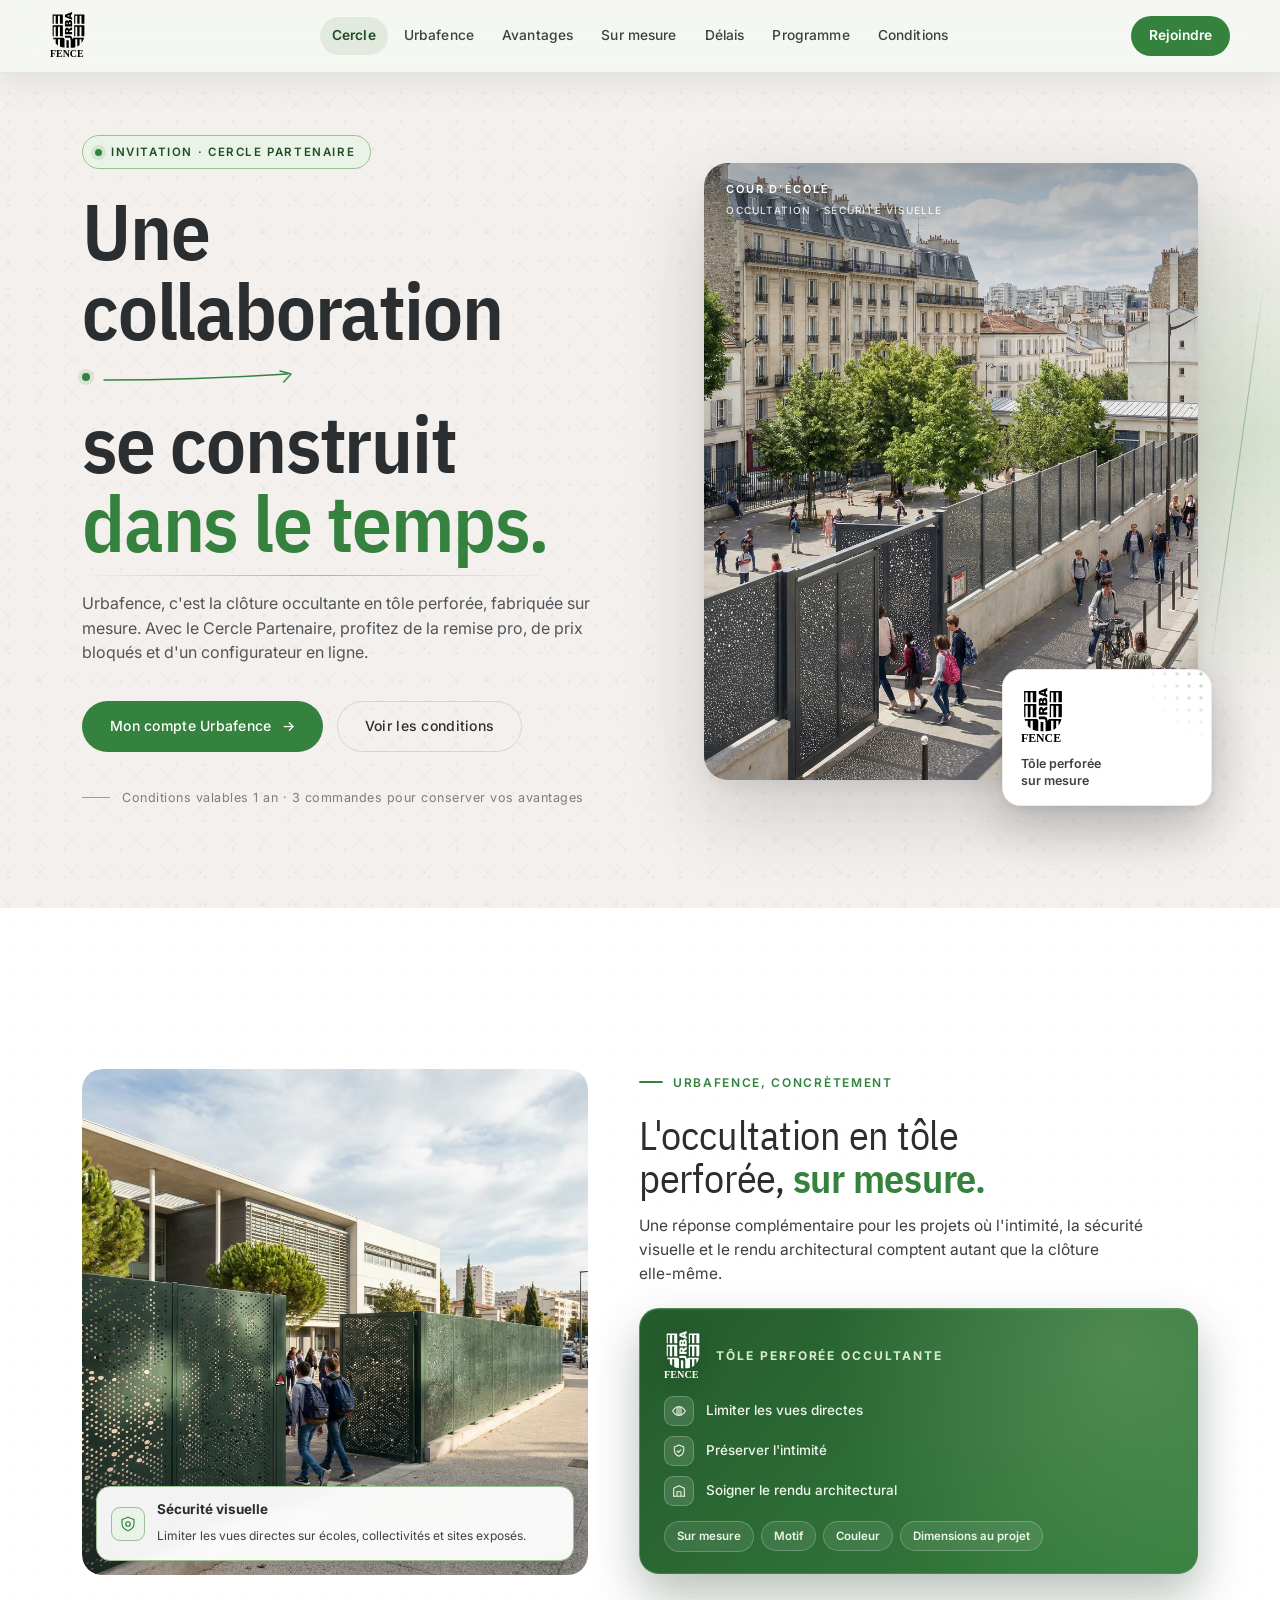
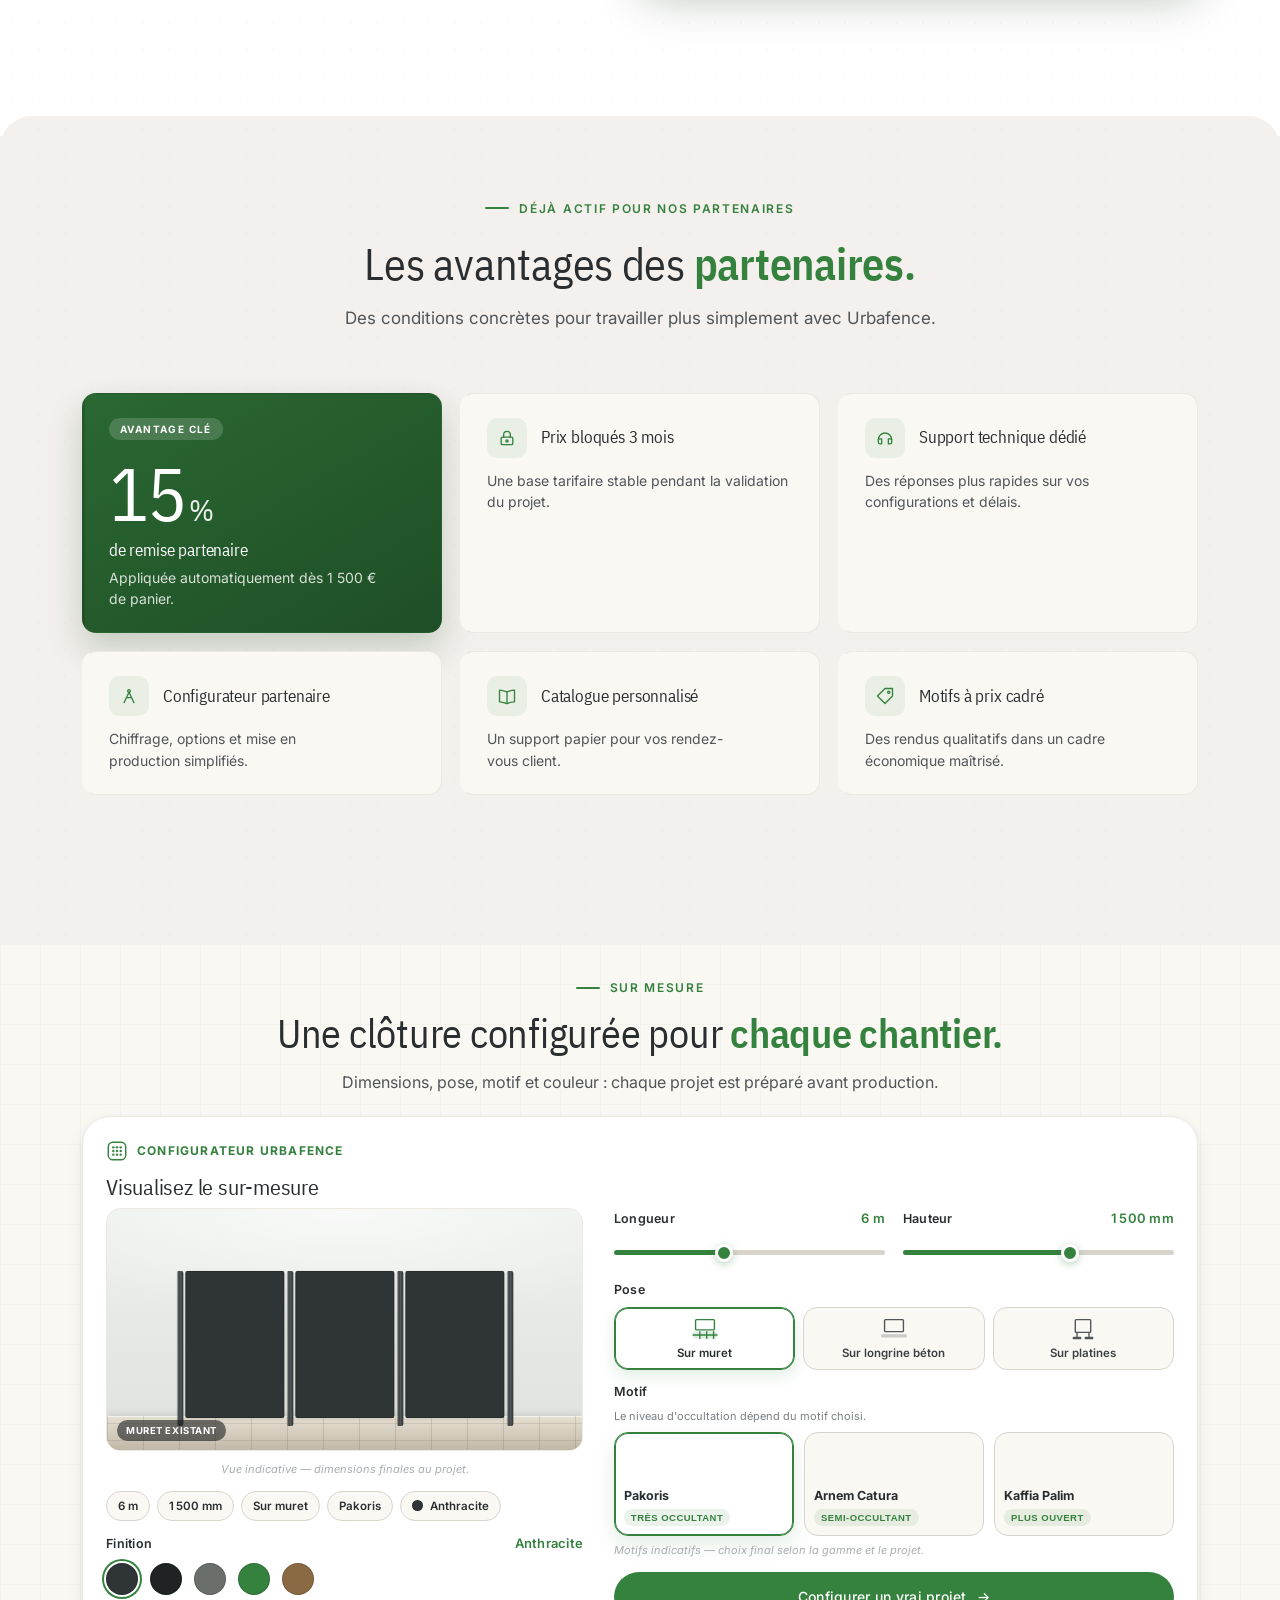
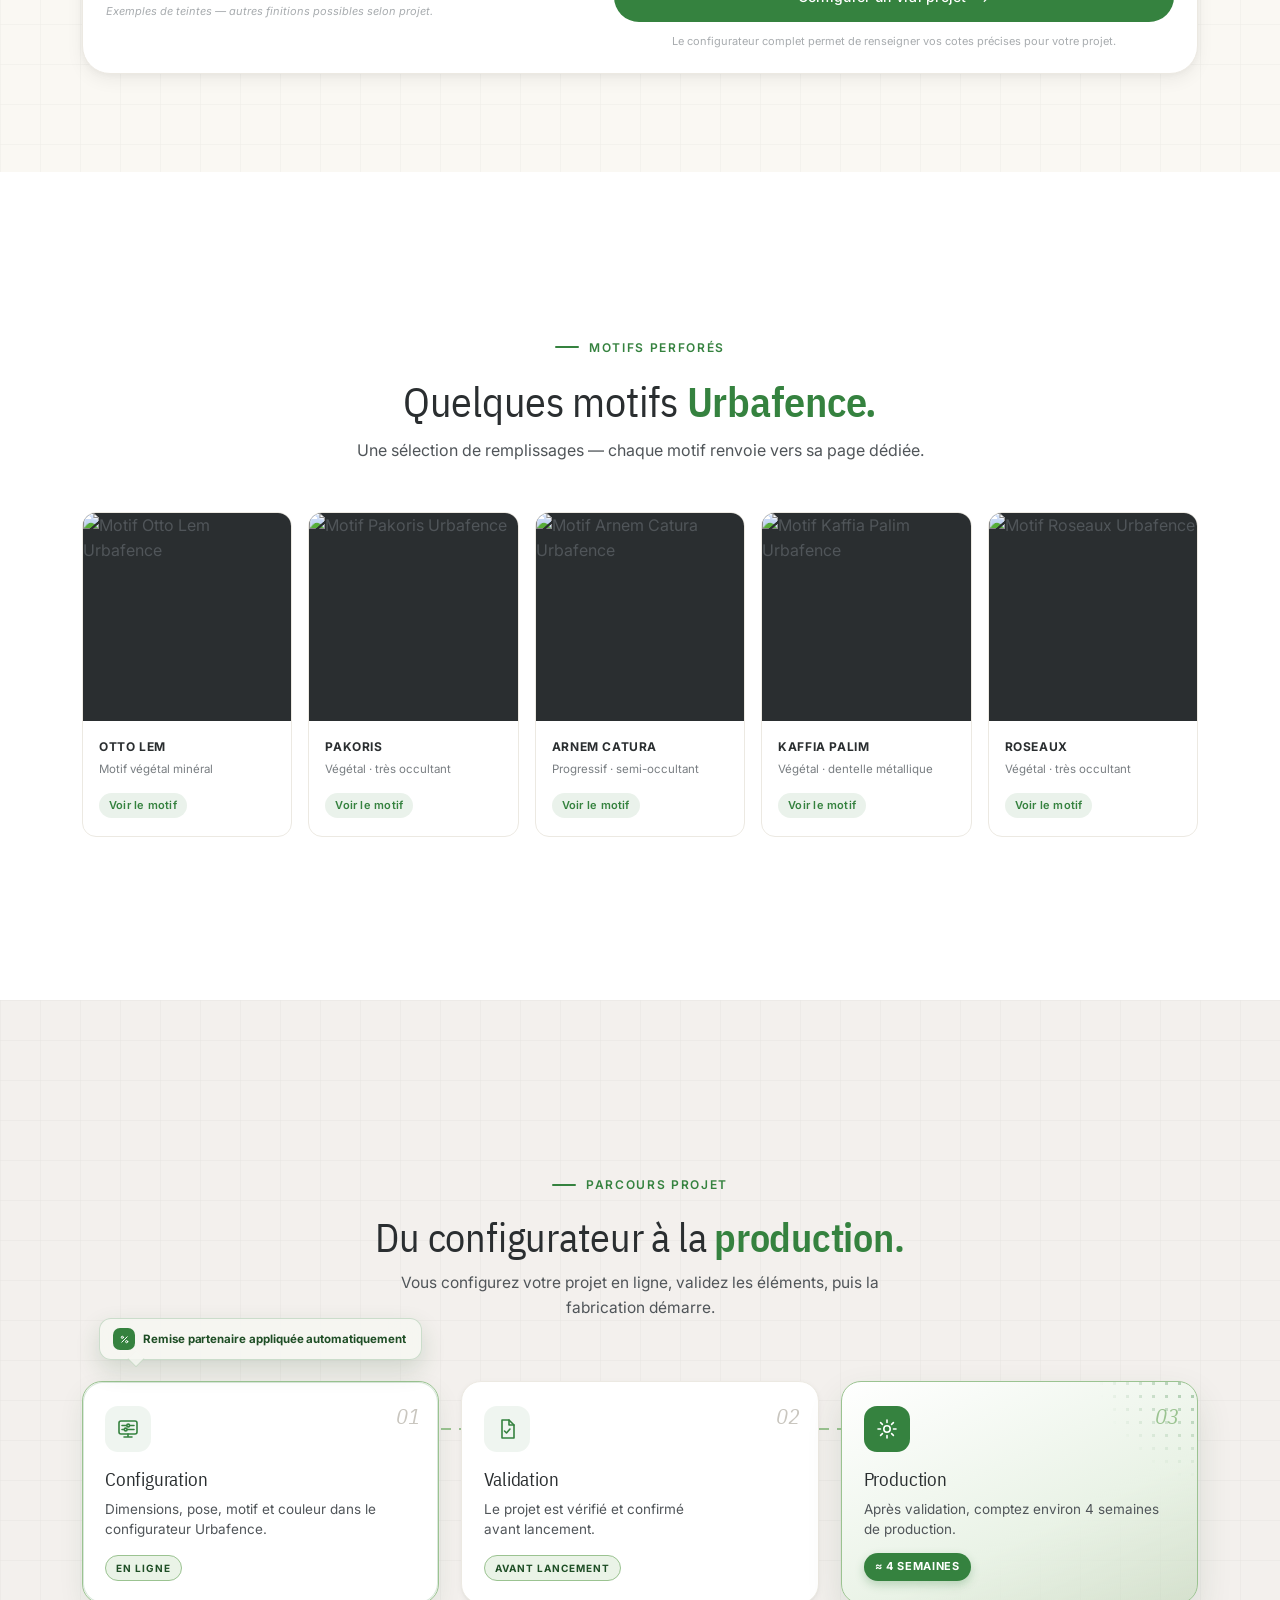
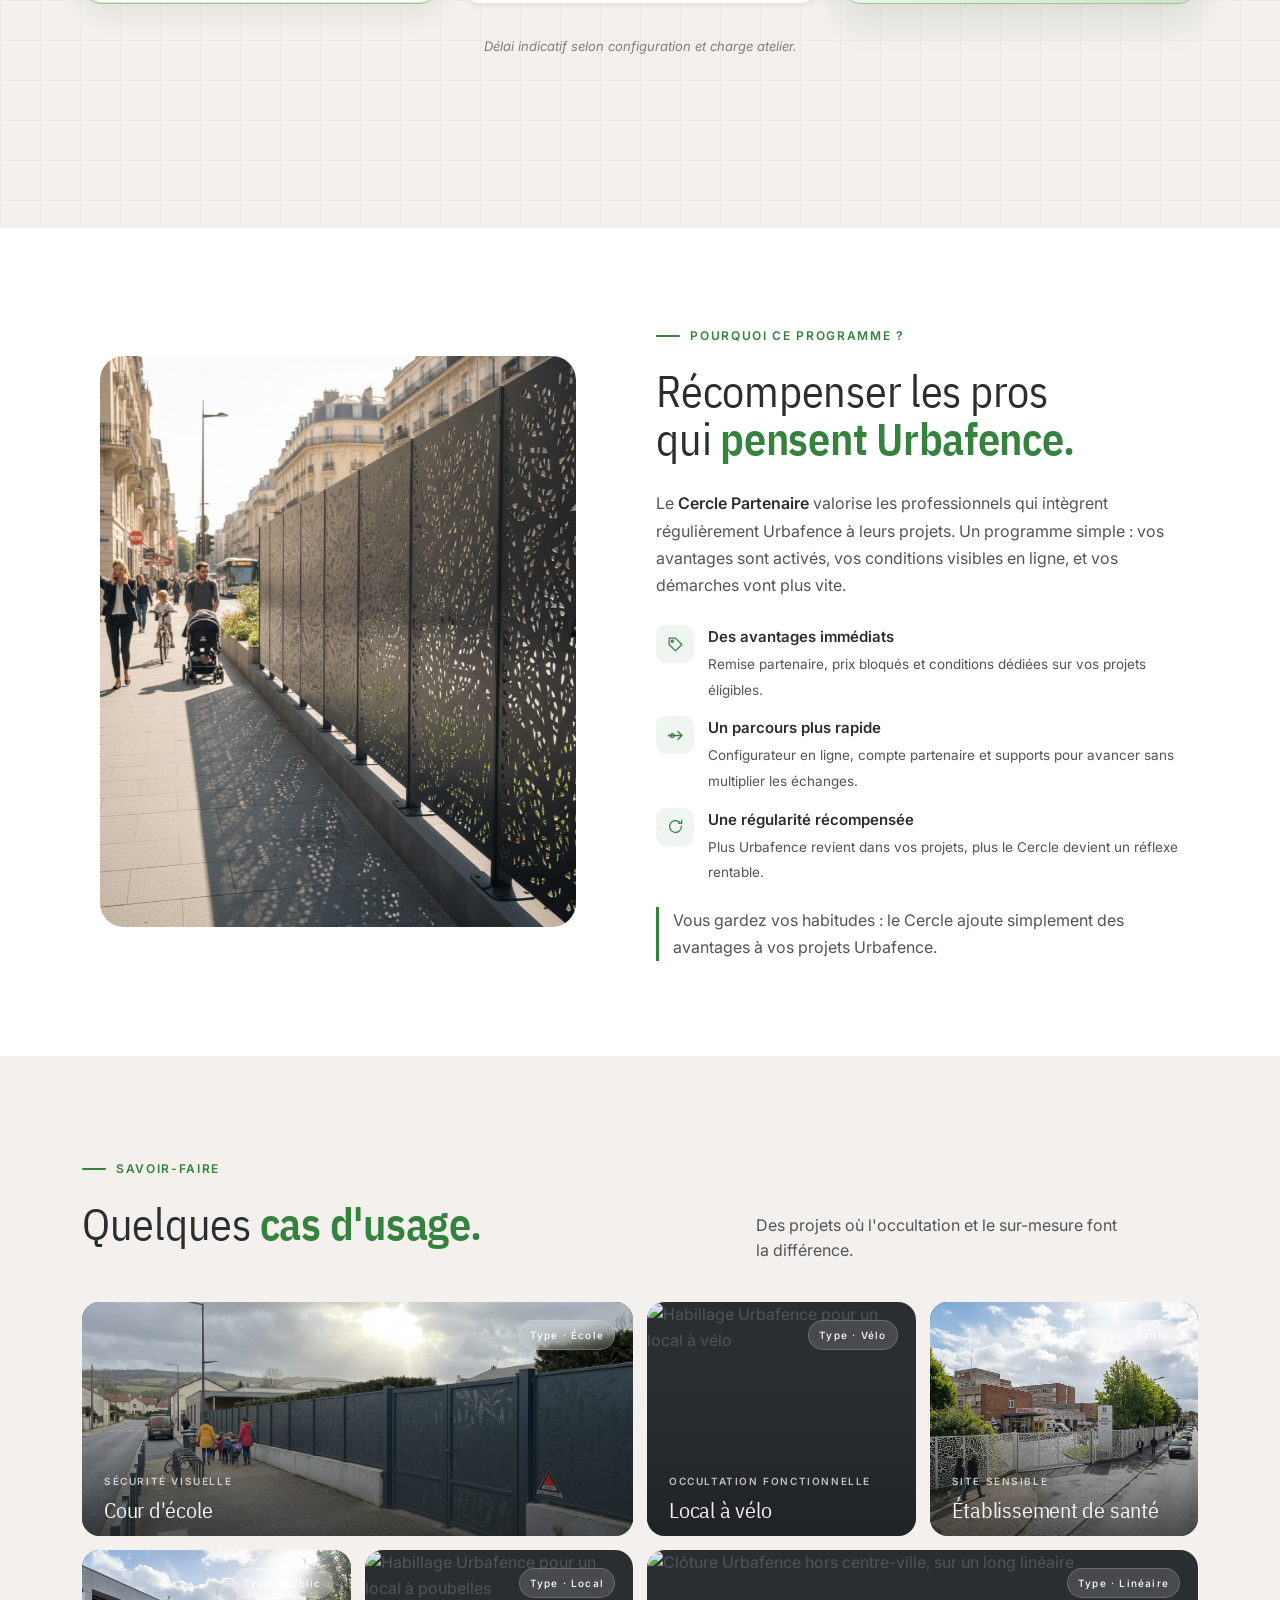
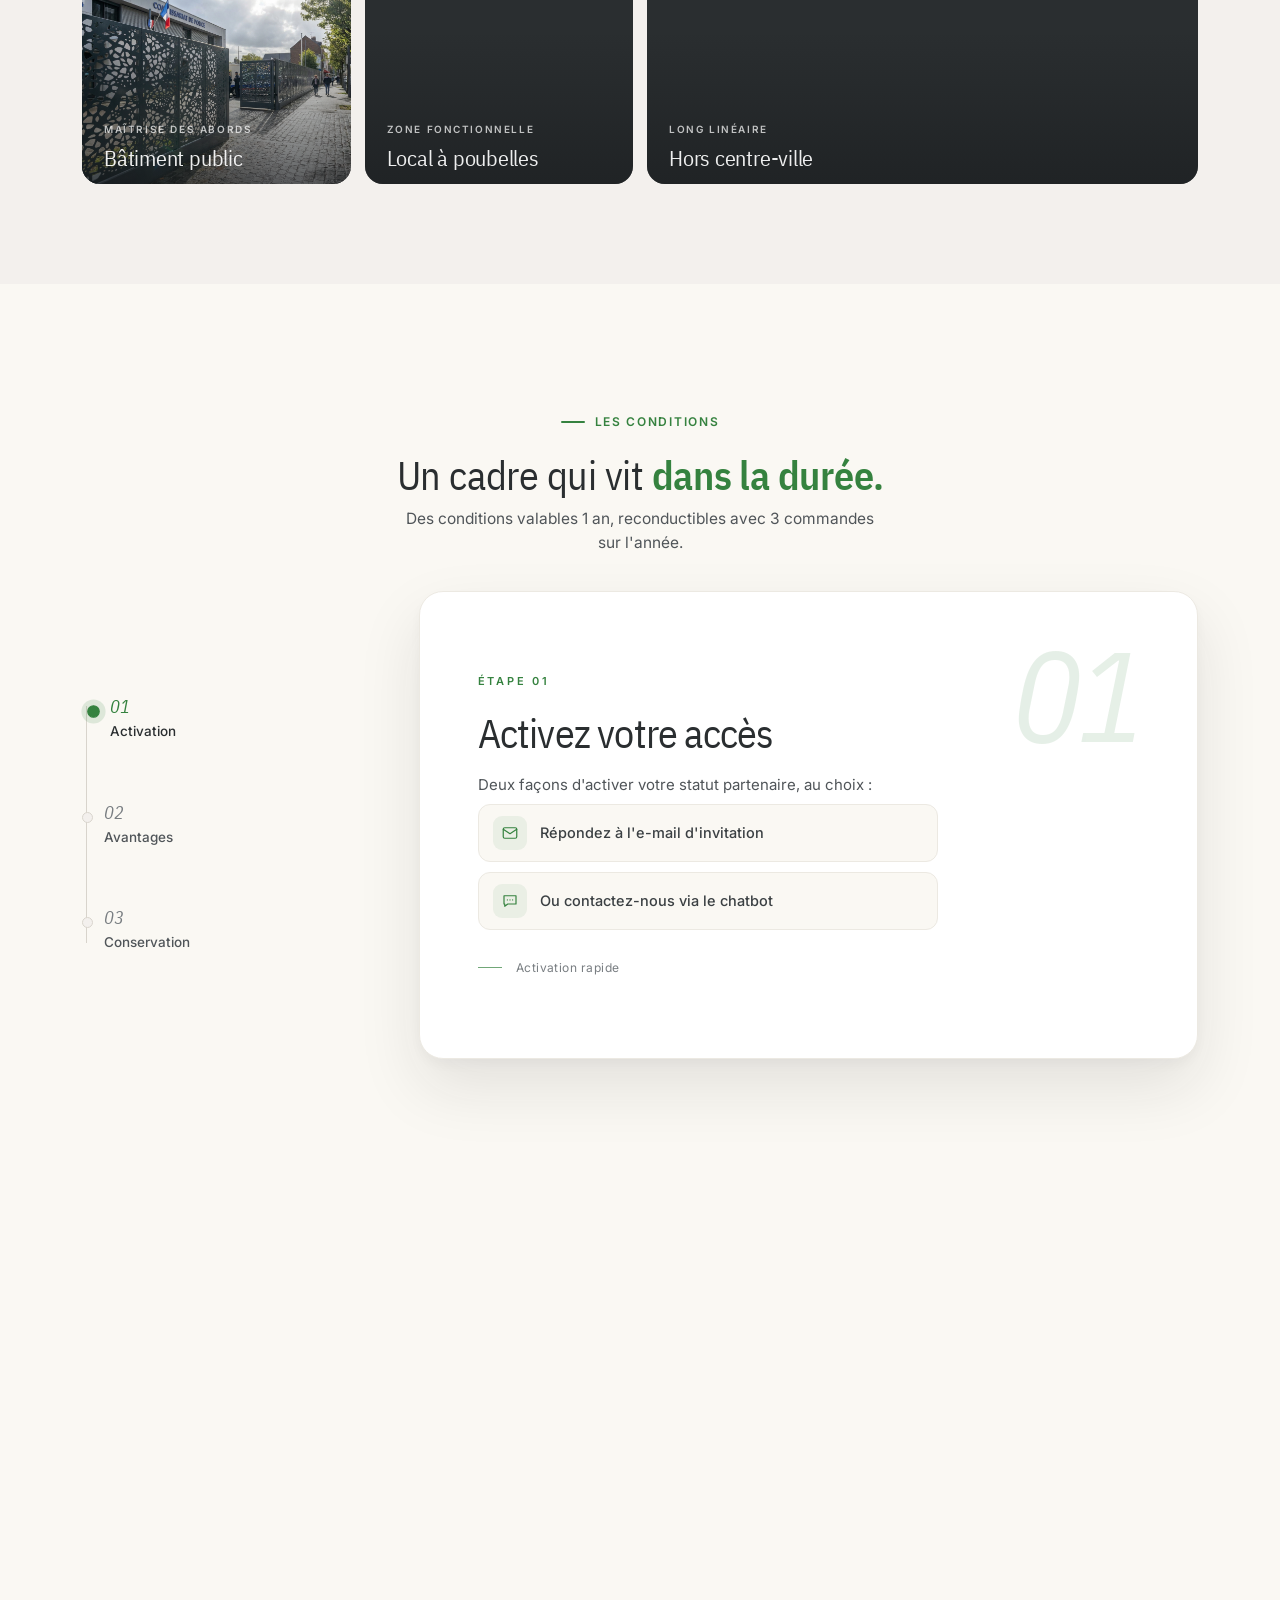
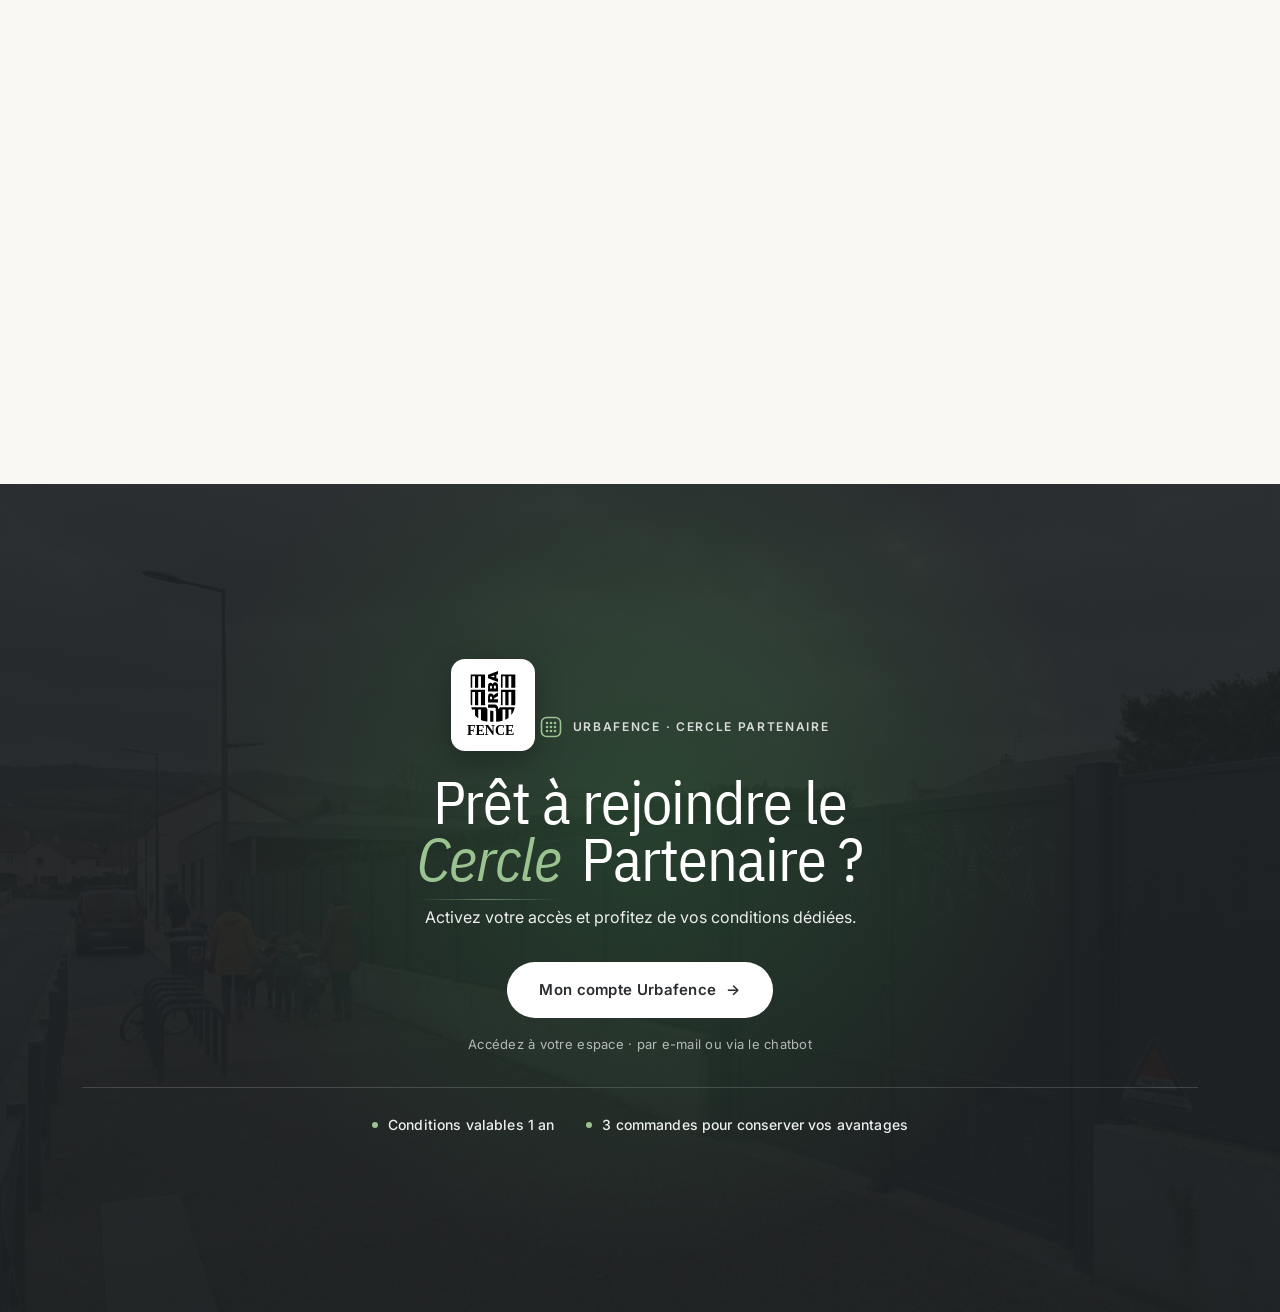
==== commit a403b7f9: "#urbafence : retour a 2 blocs (image naturelle + bloc Urbafence vert) - structure claire : image nat" ====
--- a/index.html
+++ b/index.html
@@ -139,83 +139,85 @@
   <div class="container">
     <div class="uf-context-grid reveal">
 
-      <!-- COLONNE GAUCHE — narration courte -->
+      <!-- COLONNE GAUCHE (rendue à DROITE en desktop) — texte + bloc Urbafence -->
       <div class="uf-context-col-left">
         <span class="eyebrow">Urbafence, concrètement</span>
         <h2 class="uf-context-h2">L'occultation en tôle perforée, <em>sur mesure.</em></h2>
         <p class="uf-context-lead">
           Une réponse complémentaire pour les projets où l'intimité, la sécurité visuelle et le rendu architectural comptent autant que la clôture elle-même.
         </p>
-        <div class="uf-occultation-chips">
-          <span class="uf-occultation-chip uf-occultation-chip--light">Sur mesure</span>
-          <span class="uf-occultation-chip uf-occultation-chip--light">Motif</span>
-          <span class="uf-occultation-chip uf-occultation-chip--light">Couleur</span>
-          <span class="uf-occultation-chip uf-occultation-chip--light">Dimensions au projet</span>
-        </div>
-      </div>
-
-      <!-- COLONNE DROITE — composition de marque intégrée :
-           image école (cas d'usage) + trame perforée qui filtre la vue
-           + tag sécurité + panneau Urbafence en bas. Un seul objet visuel. -->
+
+        <!-- Bloc de marque : motif PAKORIS sur tout le fond + dégradé vert charte -->
+        <article class="uf-occultation-card">
+          <span class="uf-occultation-motif" aria-hidden="true"></span>
+          <span class="uf-occultation-glow" aria-hidden="true"></span>
+
+          <div class="uf-occultation-head">
+            <span class="uf-occultation-logo">
+              <img src="images/URBA_FENCE_FOND.svg" alt="Urbafence" width="101" height="131"
+                   onerror="this.onerror=null;this.outerHTML='<span class=&quot;uf-occultation-logo-fallback&quot;>Urbafence</span>'">
+            </span>
+            <span class="uf-occultation-sub">Tôle perforée occultante</span>
+          </div>
+
+          <ul class="uf-occultation-benefits">
+            <li class="uf-occultation-benefit">
+              <span class="uf-occultation-benefit-ico" aria-hidden="true">
+                <svg viewBox="0 0 24 24" xmlns="http://www.w3.org/2000/svg">
+                  <path d="M2.5 12 s3.6 -6.5 9.5 -6.5 s9.5 6.5 9.5 6.5 s-3.6 6.5 -9.5 6.5 s-9.5 -6.5 -9.5 -6.5 Z"></path>
+                  <path d="M9 6 V18 M12 5.4 V18.6 M15 6 V18"></path>
+                </svg>
+              </span>
+              Limiter les vues directes
+            </li>
+            <li class="uf-occultation-benefit">
+              <span class="uf-occultation-benefit-ico" aria-hidden="true">
+                <svg viewBox="0 0 24 24" xmlns="http://www.w3.org/2000/svg">
+                  <path d="M12 3 L19 6 V11 c0 4.5 -3 7.5 -7 9 c-4 -1.5 -7 -4.5 -7 -9 V6 Z"></path>
+                  <path d="M9.2 12 l2 2 l3.6 -3.8"></path>
+                </svg>
+              </span>
+              Préserver l'intimité
+            </li>
+            <li class="uf-occultation-benefit">
+              <span class="uf-occultation-benefit-ico" aria-hidden="true">
+                <svg viewBox="0 0 24 24" xmlns="http://www.w3.org/2000/svg">
+                  <path d="M4 20 V8 L12 4 L20 8 V20"></path>
+                  <path d="M4 20 H20 M9 20 V13 H15 V20"></path>
+                </svg>
+              </span>
+              Soigner le rendu architectural
+            </li>
+          </ul>
+
+          <div class="uf-occultation-chips">
+            <span class="uf-occultation-chip">Sur mesure</span>
+            <span class="uf-occultation-chip">Motif</span>
+            <span class="uf-occultation-chip">Couleur</span>
+            <span class="uf-occultation-chip">Dimensions au projet</span>
+          </div>
+        </article>
+      </div>
+
+      <!-- COLONNE DROITE (rendue à GAUCHE en desktop) — image naturelle + badge discret -->
       <div class="uf-context-col-right">
-        <div class="uf-occultation-scene">
-          <!-- IMG-CONTEXT · Sécurité visuelle Urbafence -->
-          <img class="uf-occultation-img"
+        <div class="uf-context-visual">
+          <!-- IMG-CONTEXT · Sécurité visuelle Urbafence (paysage) -->
+          <img class="uf-context-img-main"
                src="images/ecole%20vigi%20pirate.jpg"
                alt="Clôture Urbafence installée autour d'une cour d'école" loading="lazy"
                onerror="this.onerror=null;this.src='https://placehold.co/1200x900/EAF3E7/35823F?text=A+ajouter'">
-
-          <!-- Trame perforée : on voit l'image, partiellement filtrée (occultation) -->
-          <span class="uf-occultation-perf" aria-hidden="true"></span>
-          <span class="uf-occultation-glow" aria-hidden="true"></span>
-
-          <!-- Tag sécurité, intégré (remplace le badge isolé) -->
-          <span class="uf-occultation-tag">
-            <svg viewBox="0 0 24 24" xmlns="http://www.w3.org/2000/svg" aria-hidden="true">
-              <path d="M12 3 L20 6 V11 c0 5 -3.5 8.5 -8 10 c-4.5 -1.5 -8 -5 -8 -10 V6 Z"></path>
-              <path d="M12 9 a3 3 0 0 1 0 6 a3 3 0 0 1 0 -6 Z"></path>
-            </svg>
-            Sécurité visuelle
-          </span>
-
-          <!-- Panneau de marque, fondu dans le bas de l'image -->
-          <div class="uf-occultation-panel">
-            <div class="uf-occultation-head">
-              <span class="uf-occultation-logo">
-                <img src="images/URBA_FENCE_FOND.svg" alt="Urbafence" width="101" height="131"
-                     onerror="this.onerror=null;this.outerHTML='<span class=&quot;uf-occultation-logo-fallback&quot;>Urbafence</span>'">
-              </span>
-              <span class="uf-occultation-sub">Tôle perforée occultante</span>
-            </div>
-            <ul class="uf-occultation-benefits">
-              <li class="uf-occultation-benefit">
-                <span class="uf-occultation-benefit-ico" aria-hidden="true">
-                  <svg viewBox="0 0 24 24" xmlns="http://www.w3.org/2000/svg">
-                    <path d="M2.5 12 s3.6 -6.5 9.5 -6.5 s9.5 6.5 9.5 6.5 s-3.6 6.5 -9.5 6.5 s-9.5 -6.5 -9.5 -6.5 Z"></path>
-                    <path d="M9 6 V18 M12 5.4 V18.6 M15 6 V18"></path>
-                  </svg>
-                </span>
-                Limiter les vues directes
-              </li>
-              <li class="uf-occultation-benefit">
-                <span class="uf-occultation-benefit-ico" aria-hidden="true">
-                  <svg viewBox="0 0 24 24" xmlns="http://www.w3.org/2000/svg">
-                    <path d="M12 3 L19 6 V11 c0 4.5 -3 7.5 -7 9 c-4 -1.5 -7 -4.5 -7 -9 V6 Z"></path>
-                    <path d="M9.2 12 l2 2 l3.6 -3.8"></path>
-                  </svg>
-                </span>
-                Préserver l'intimité
-              </li>
-              <li class="uf-occultation-benefit">
-                <span class="uf-occultation-benefit-ico" aria-hidden="true">
-                  <svg viewBox="0 0 24 24" xmlns="http://www.w3.org/2000/svg">
-                    <path d="M4 20 V8 L12 4 L20 8 V20"></path>
-                    <path d="M4 20 H20 M9 20 V13 H15 V20"></path>
-                  </svg>
-                </span>
-                Soigner le rendu architectural
-              </li>
-            </ul>
+          <div class="uf-security-badge">
+            <span class="uf-security-badge-ico" aria-hidden="true">
+              <svg viewBox="0 0 24 24" xmlns="http://www.w3.org/2000/svg">
+                <path d="M12 3 L20 6 V11 c0 5 -3.5 8.5 -8 10 c-4.5 -1.5 -8 -5 -8 -10 V6 Z"></path>
+                <path d="M12 9 a3 3 0 0 1 0 6 a3 3 0 0 1 0 -6 Z"></path>
+              </svg>
+            </span>
+            <div class="uf-security-badge-text">
+              <strong>Sécurité visuelle</strong>
+              <span>Limiter les vues directes sur écoles, collectivités et sites exposés.</span>
+            </div>
           </div>
         </div>
       </div>
--- a/css/styles.css
+++ b/css/styles.css
@@ -1265,149 +1265,106 @@
 }
 
 /* ============================================================
-   COMPOSITION OCCULTATION (#urbafence)
-   Un seul objet de marque : image (cas d'usage) + trame perforée
-   qui filtre la vue + tag sécurité + panneau Urbafence fondu en bas.
+   BLOC URBAFENCE (#urbafence) — sous le texte, colonne droite.
+   Dégradé vert charte + vrai motif PAKORIS couvrant TOUT le fond.
    ============================================================ */
 
-/* Chips de la colonne gauche (sur fond clair) */
-.uf-occultation-chips { display: flex; flex-wrap: wrap; gap: 8px; margin-top: 20px; }
-.uf-occultation-chip {
-  font-family: var(--sans); font-size: 11.5px; font-weight: 600;
-  padding: 5px 12px; border-radius: var(--r-pill);
-  transition: transform .4s cubic-bezier(.16,1,.3,1), border-color .4s var(--ease), background .4s var(--ease);
-}
-.uf-occultation-chip--light {
-  color: var(--brand-700); background: var(--brand-50); border: 1px solid var(--brand-100);
-}
-
-/* ---- La scène (colonne droite) ---- */
-.uf-occultation-scene {
-  position: relative; height: 100%; min-height: clamp(380px, 50vh, 470px);
-  border-radius: 22px; overflow: hidden; isolation: isolate;
-  border: 1px solid rgba(31, 78, 38, 0.12);
-  box-shadow: 0 34px 70px rgba(8, 16, 11, 0.30), inset 0 1px 0 rgba(255, 255, 255, 0.06);
-  opacity: 0; transform: translateY(24px) scale(0.985);
-  transition: opacity .8s var(--ease-out), transform .85s cubic-bezier(.16,1,.3,1), box-shadow .55s var(--ease-out);
+/* Bloc de marque autonome */
+.uf-occultation-card {
+  position: relative; overflow: hidden; isolation: isolate;
+  margin-top: 22px; border-radius: 20px; padding: 22px 24px;
+  display: flex; flex-direction: column; gap: 15px;
+  background: linear-gradient(135deg, #245B2C 0%, #2E7038 56%, #357F3E 100%);
+  border: 1px solid rgba(155, 195, 145, 0.30);
+  box-shadow: 0 22px 48px rgba(20, 45, 24, 0.30), inset 0 1px 0 rgba(255, 255, 255, 0.08);
+  transition: transform .55s cubic-bezier(.16,1,.3,1), box-shadow .55s var(--ease-out);
   will-change: transform;
 }
-.uf-context-grid.in-view .uf-occultation-scene { opacity: 1; transform: none; transition-delay: .12s; }
-
-.uf-occultation-img {
-  position: absolute; inset: 0; width: 100%; height: 100%; z-index: 0;
-  object-fit: cover; object-position: center 58%; display: block;
-  transition: transform .9s cubic-bezier(.16,1,.3,1);
-}
-
-/* Trame perforée : visible sur la partie haute de l'image (vue filtrée) */
-.uf-occultation-perf {
-  position: absolute; inset: 0; z-index: 1; pointer-events: none;
-  background-image: radial-gradient(circle, rgba(255, 255, 255, 0.8) 1px, transparent 1.8px);
-  background-size: 13px 13px; opacity: 0.18; mix-blend-mode: soft-light;
-  -webkit-mask-image: linear-gradient(to bottom, #000 4%, #000 26%, transparent 54%);
-  mask-image: linear-gradient(to bottom, #000 4%, #000 26%, transparent 54%);
-  transition: background-position .65s var(--ease-out), opacity .6s var(--ease-out);
+/* Motif officiel PAKORIS sur TOUTE la surface (pas coupé à la moitié) */
+.uf-occultation-motif {
+  position: absolute; inset: 0; z-index: 0; pointer-events: none;
+  background-image: url('https://urbafence.com/wp-content/uploads/sites/3/2025/12/SPM20095-PAKORIS-par-Dampere.jpg?x44392');
+  background-size: cover; background-position: center;
+  filter: grayscale(1) contrast(1.05) brightness(1.3);
+  mix-blend-mode: screen; opacity: 0.15;
+  transition: transform .7s var(--ease-out), opacity .6s var(--ease-out);
 }
 .uf-occultation-glow {
-  position: absolute; top: -25%; right: -18%; width: 70%; height: 90%; z-index: 1; pointer-events: none;
-  background: radial-gradient(circle at 60% 40%, rgba(124, 196, 112, 0.34), transparent 60%);
-  opacity: 0.7; transition: opacity .6s var(--ease-out), transform .65s var(--ease-out);
-}
-
-/* Tag sécurité intégré (haut-gauche) */
-.uf-occultation-tag {
-  position: absolute; top: 14px; left: 14px; z-index: 3;
-  display: inline-flex; align-items: center; gap: 7px;
-  font-family: var(--sans); font-size: 11px; font-weight: 700;
-  text-transform: uppercase; letter-spacing: 0.06em; color: var(--brand-700);
-  padding: 6px 12px 6px 9px; border-radius: var(--r-pill);
-  background: rgba(255, 255, 255, 0.92);
-  -webkit-backdrop-filter: blur(8px); backdrop-filter: blur(8px);
-  border: 1px solid rgba(255, 255, 255, 0.6); box-shadow: 0 8px 20px rgba(8, 16, 11, 0.22);
-}
-.uf-occultation-tag svg {
-  width: 15px; height: 15px; stroke: var(--accent); stroke-width: 1.6; fill: none;
-  stroke-linecap: round; stroke-linejoin: round;
-}
-
-/* Panneau de marque, fondu dans le bas de l'image — teinte verte charte (moins sombre) */
-.uf-occultation-panel {
-  position: absolute; left: 0; right: 0; bottom: 0; z-index: 2; overflow: hidden;
-  padding: 80px 24px 22px;
-  display: flex; flex-direction: column; gap: 14px;
-  background: linear-gradient(to top,
-    #1b3f23 0%, rgba(31, 78, 38, 0.95) 42%, rgba(31, 78, 38, 0.60) 70%, transparent 100%);
-}
-/* Vrai motif de la gamme (PAKORIS) en texture ton-sur-ton, côté droit (remplit le vide).
-   Repli gracieux : si l'image ne charge pas, le panneau reste un dégradé vert propre. */
-.uf-occultation-panel::after {
-  content: ''; position: absolute; inset: 0; z-index: 0; pointer-events: none;
-  background-image: url('https://urbafence.com/wp-content/uploads/sites/3/2025/12/SPM20095-PAKORIS-par-Dampere.jpg?x44392');
-  background-size: cover; background-position: right center;
-  filter: grayscale(1) contrast(1.05) brightness(1.25);
-  mix-blend-mode: screen; opacity: 0.20;
-  -webkit-mask-image: linear-gradient(90deg, transparent 36%, #000 96%);
-  mask-image: linear-gradient(90deg, transparent 36%, #000 96%);
-  transition: transform .7s var(--ease-out), opacity .6s var(--ease-out);
-}
-.uf-occultation-panel > * { position: relative; z-index: 1; }
+  position: absolute; inset: 0; z-index: 0; pointer-events: none;
+  background: radial-gradient(circle at 86% 16%, rgba(159, 199, 145, 0.40), transparent 55%);
+  opacity: 0.7; transition: opacity .6s var(--ease-out);
+}
+.uf-occultation-head, .uf-occultation-benefits, .uf-occultation-chips { position: relative; z-index: 1; }
+
+/* En-tête : logo (blanc) + libellé */
 .uf-occultation-head { display: flex; align-items: center; gap: 14px; }
 .uf-occultation-logo { display: inline-flex; }
 .uf-occultation-logo img {
   height: 50px; width: auto; display: block;
-  filter: brightness(0) invert(1) drop-shadow(0 4px 12px rgba(0, 0, 0, 0.5));
+  filter: brightness(0) invert(1) drop-shadow(0 4px 12px rgba(0, 0, 0, 0.35));
   transition: transform .55s cubic-bezier(.16,1,.3,1);
 }
 .uf-occultation-logo-fallback { font-family: var(--serif); font-size: 26px; color: #fff; }
 .uf-occultation-sub {
-  font-family: var(--sans); font-size: 11.5px; font-weight: 700;
-  text-transform: uppercase; letter-spacing: 0.16em; color: #b3d9a7;
-}
-
-.uf-occultation-benefits { list-style: none; margin: 0; padding: 0; display: flex; flex-direction: column; gap: 9px; }
+  font-family: var(--sans); font-size: 12px; font-weight: 700;
+  text-transform: uppercase; letter-spacing: 0.16em; color: #d8eccf;
+}
+
+/* Bénéfices */
+.uf-occultation-benefits { list-style: none; margin: 0; padding: 0; display: flex; flex-direction: column; gap: 10px; }
 .uf-occultation-benefit {
   display: flex; align-items: center; gap: 12px;
-  font-family: var(--sans); font-size: 13.5px; font-weight: 500; color: rgba(240, 246, 237, 0.94);
+  font-family: var(--sans); font-size: 13.5px; font-weight: 500; color: #f1f7ee;
 }
 .uf-occultation-benefit-ico {
   width: 30px; height: 30px; flex: 0 0 auto; border-radius: 9px;
   display: flex; align-items: center; justify-content: center;
-  background: rgba(155, 195, 145, 0.16); color: #c2e2b6; border: 1px solid rgba(155, 195, 145, 0.26);
+  background: rgba(255, 255, 255, 0.13); color: #eaf6e3; border: 1px solid rgba(255, 255, 255, 0.22);
 }
 .uf-occultation-benefit-ico svg {
   width: 16px; height: 16px; stroke: currentColor; stroke-width: 1.6; fill: none;
   stroke-linecap: round; stroke-linejoin: round;
 }
 
-/* ---- Hover desktop : la composition réagit comme un objet ---- */
+/* Chips (sur fond vert) */
+.uf-occultation-chips { display: flex; flex-wrap: wrap; gap: 7px; }
+.uf-occultation-chip {
+  font-family: var(--sans); font-size: 11.5px; font-weight: 600; color: #eef6e9;
+  background: rgba(255, 255, 255, 0.09); border: 1px solid rgba(255, 255, 255, 0.22);
+  padding: 5px 12px; border-radius: var(--r-pill);
+  -webkit-backdrop-filter: blur(5px); backdrop-filter: blur(5px);
+  transition: transform .4s cubic-bezier(.16,1,.3,1), border-color .4s var(--ease), background .4s var(--ease);
+}
+
+/* Image (colonne gauche) : naturelle, scale léger au hover */
+.uf-context-visual { overflow: hidden; border-radius: var(--r-lg); }
+.uf-context-img-main { transition: transform .9s cubic-bezier(.16,1,.3,1); }
+
+/* ---- Hover desktop ---- */
 @media (hover: hover) {
-  .uf-occultation-scene:hover {
+  .uf-occultation-card:hover {
     transform: translateY(-6px);
-    box-shadow: 0 48px 92px rgba(8, 16, 11, 0.40), inset 0 1px 0 rgba(255, 255, 255, 0.08);
+    box-shadow: 0 34px 66px rgba(20, 45, 24, 0.38), 0 0 0 1px rgba(159, 199, 145, 0.40),
+                0 14px 40px rgba(53, 130, 63, 0.30), inset 0 1px 0 rgba(255, 255, 255, 0.10);
   }
-  .uf-occultation-scene:hover .uf-occultation-img { transform: scale(1.045); }
-  .uf-occultation-scene:hover .uf-occultation-perf { background-position: 10px 7px; opacity: 0.28; }
-  .uf-occultation-scene:hover .uf-occultation-glow { opacity: 1; transform: translate(12px, -8px) scale(1.05); }
-  .uf-occultation-scene:hover .uf-occultation-panel::after { opacity: 0.30; transform: translateX(-7px) scale(1.05); }
-  .uf-occultation-scene:hover .uf-occultation-logo img { transform: scale(1.05); }
-  .uf-occultation-chip--light:hover { background: #fff; border-color: var(--brand-300, var(--accent)); }
+  .uf-occultation-card:hover .uf-occultation-motif { opacity: 0.24; transform: translateX(-5px) scale(1.04); }
+  .uf-occultation-card:hover .uf-occultation-glow { opacity: 1; }
+  .uf-occultation-card:hover .uf-occultation-logo img { transform: scale(1.04); }
+  .uf-occultation-card:hover .uf-occultation-chip { background: rgba(255, 255, 255, 0.15); border-color: rgba(255, 255, 255, 0.42); }
+  .uf-context-visual:hover .uf-context-img-main { transform: scale(1.03); }
 }
 
 /* ---- Mobile ---- */
-@media (max-width: 880px) {
-  .uf-occultation-scene { min-height: clamp(360px, 70vw, 440px); }
-}
 @media (max-width: 560px) {
-  .uf-occultation-panel { padding: 64px 18px 18px; }
-  .uf-occultation-logo img { height: 42px; }
+  .uf-occultation-card { padding: 20px; }
+  .uf-occultation-logo img { height: 44px; }
 }
 
 @media (prefers-reduced-motion: reduce) {
-  .uf-occultation-scene, .uf-occultation-scene *,
-  .uf-occultation-chip {
+  .uf-occultation-card, .uf-occultation-card *,
+  .uf-context-visual, .uf-context-visual * {
     animation: none !important; transition: none !important; transform: none !important;
   }
-  .uf-occultation-scene { opacity: 1 !important; }
 }
 
 /* Comparaison : solutions actuelles + Urbafence */
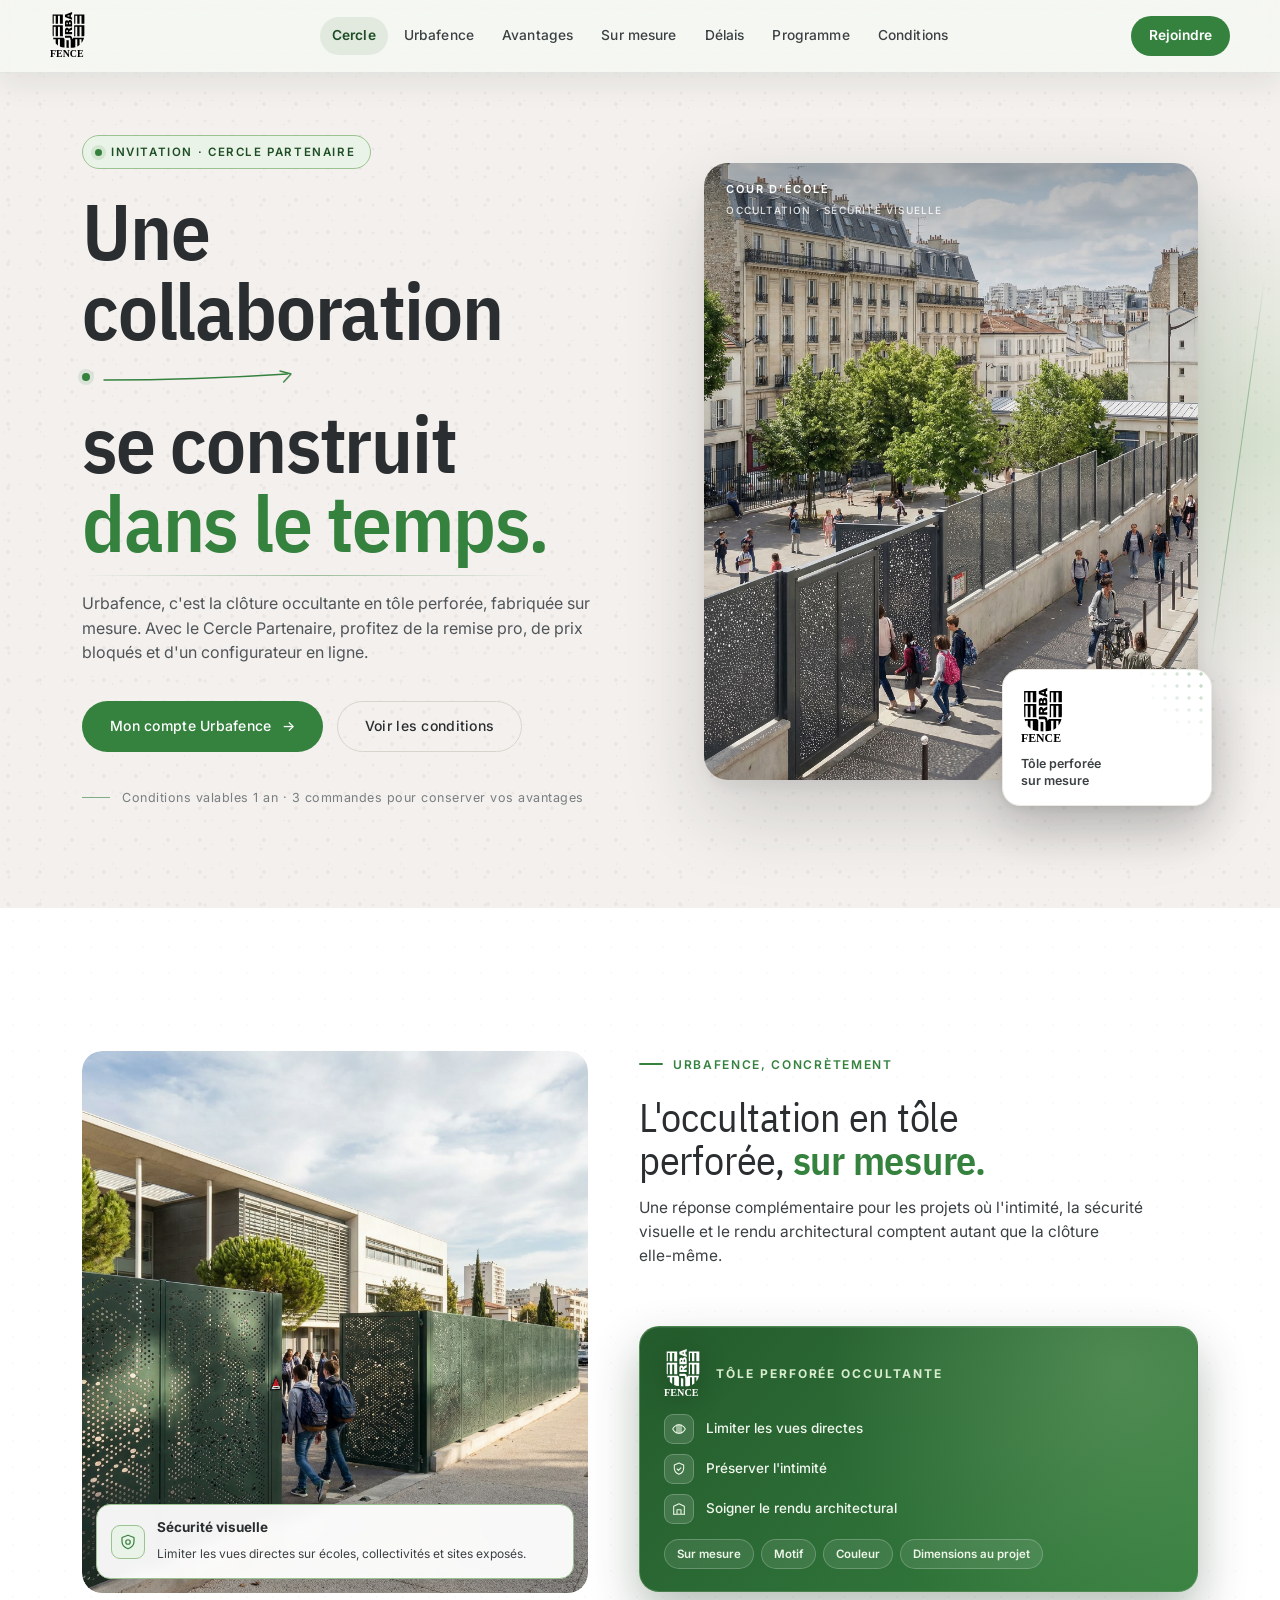
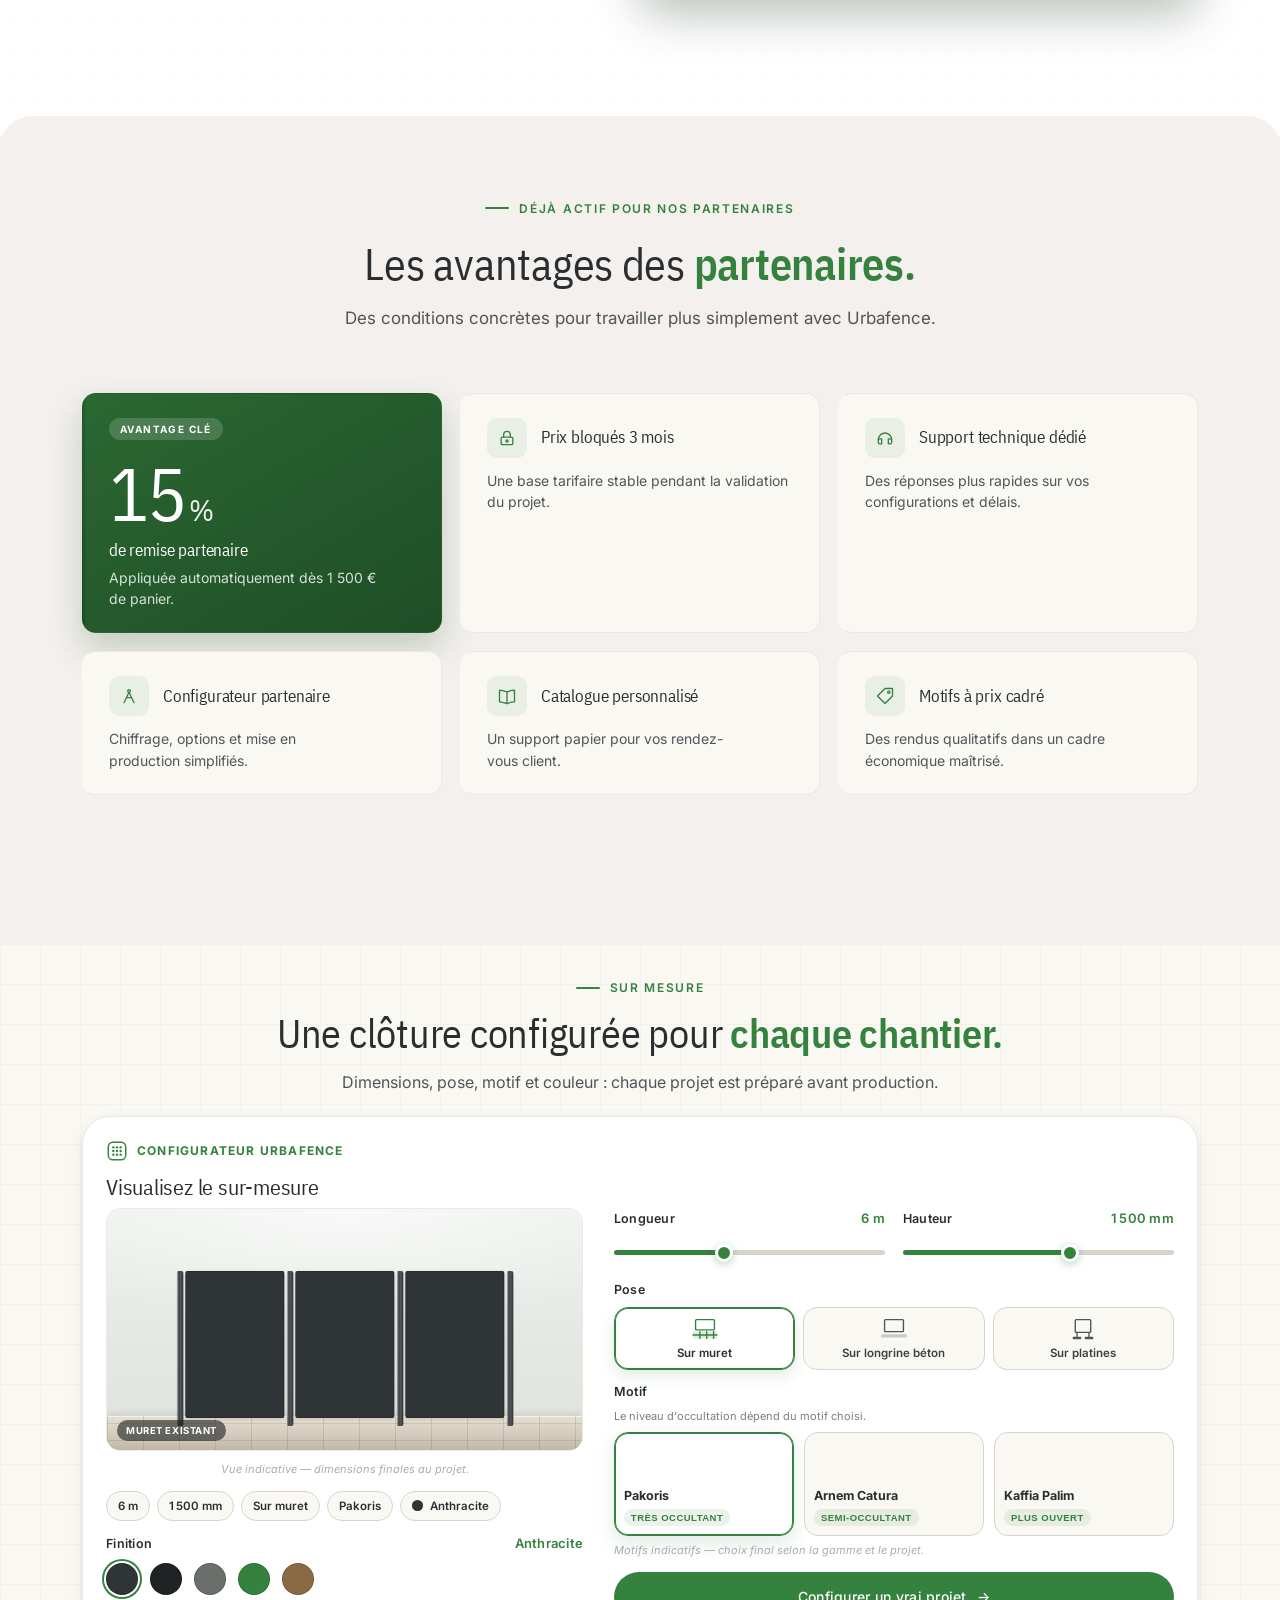
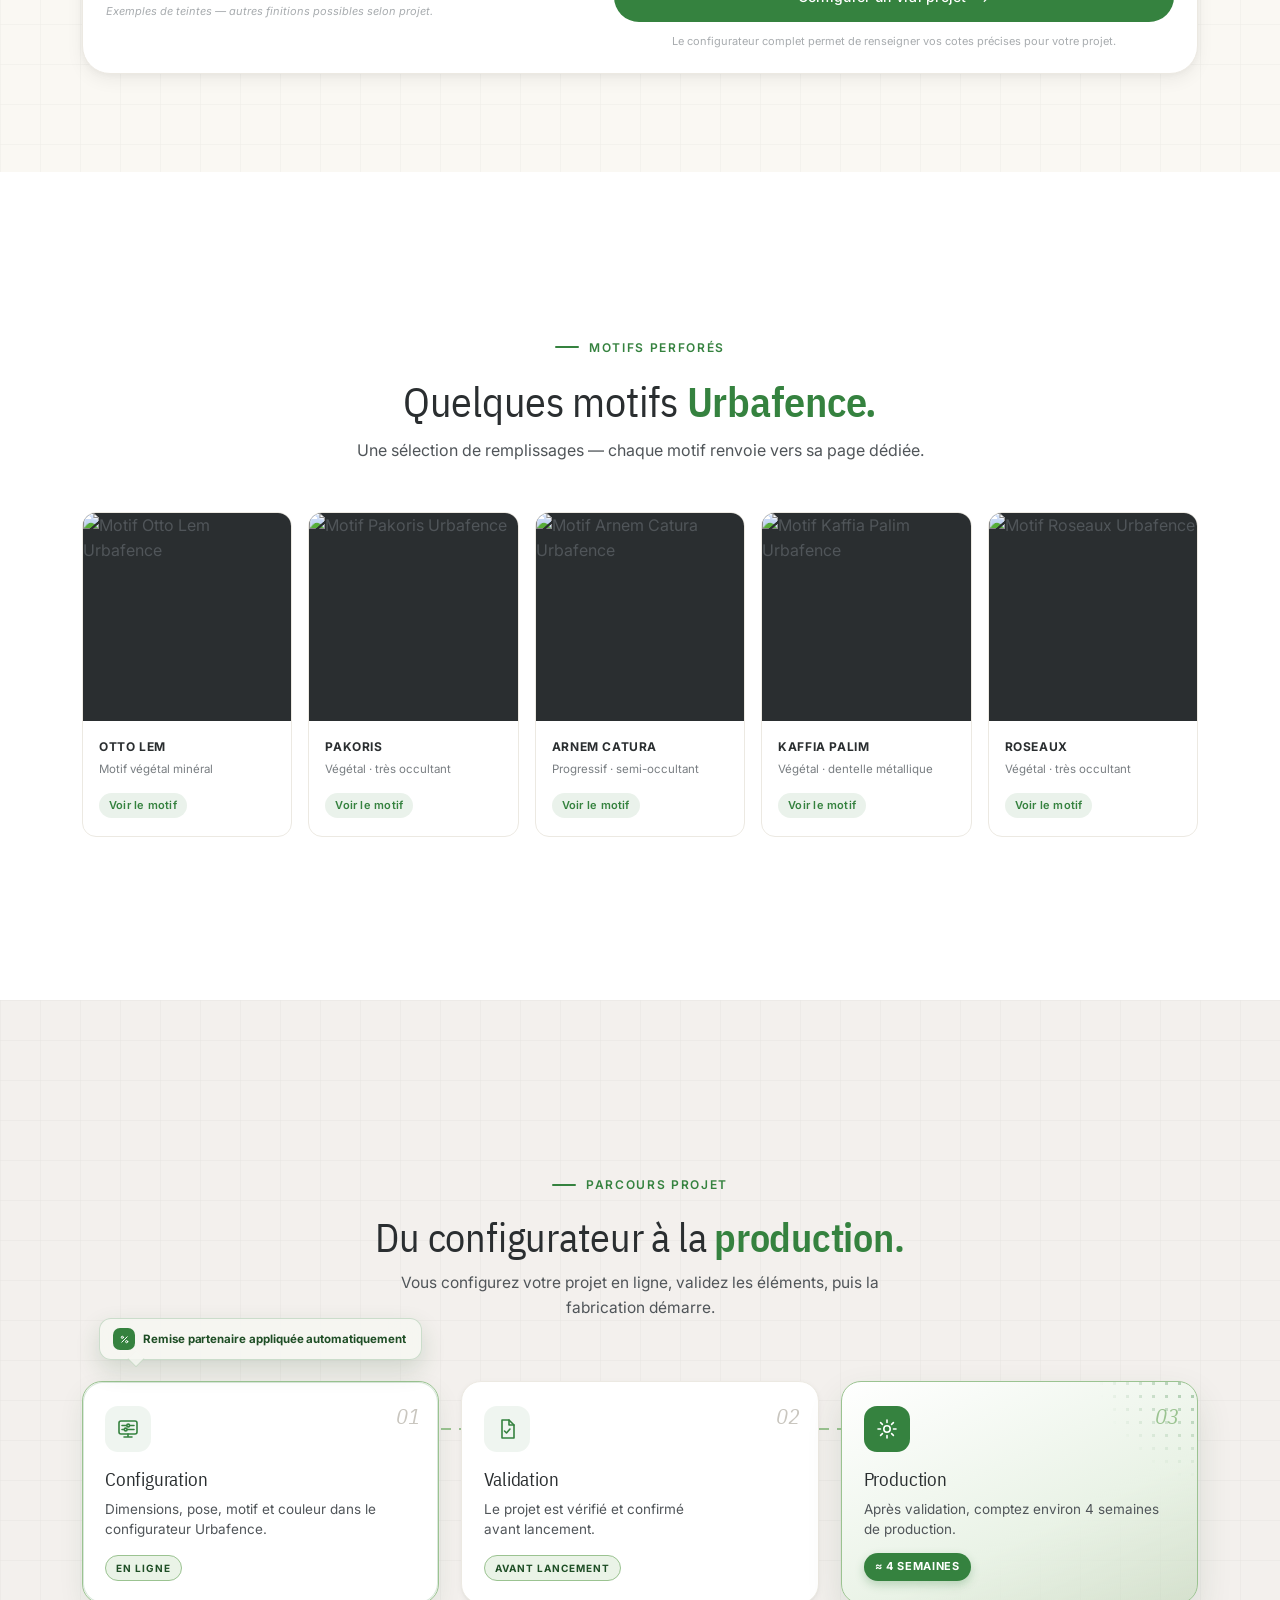
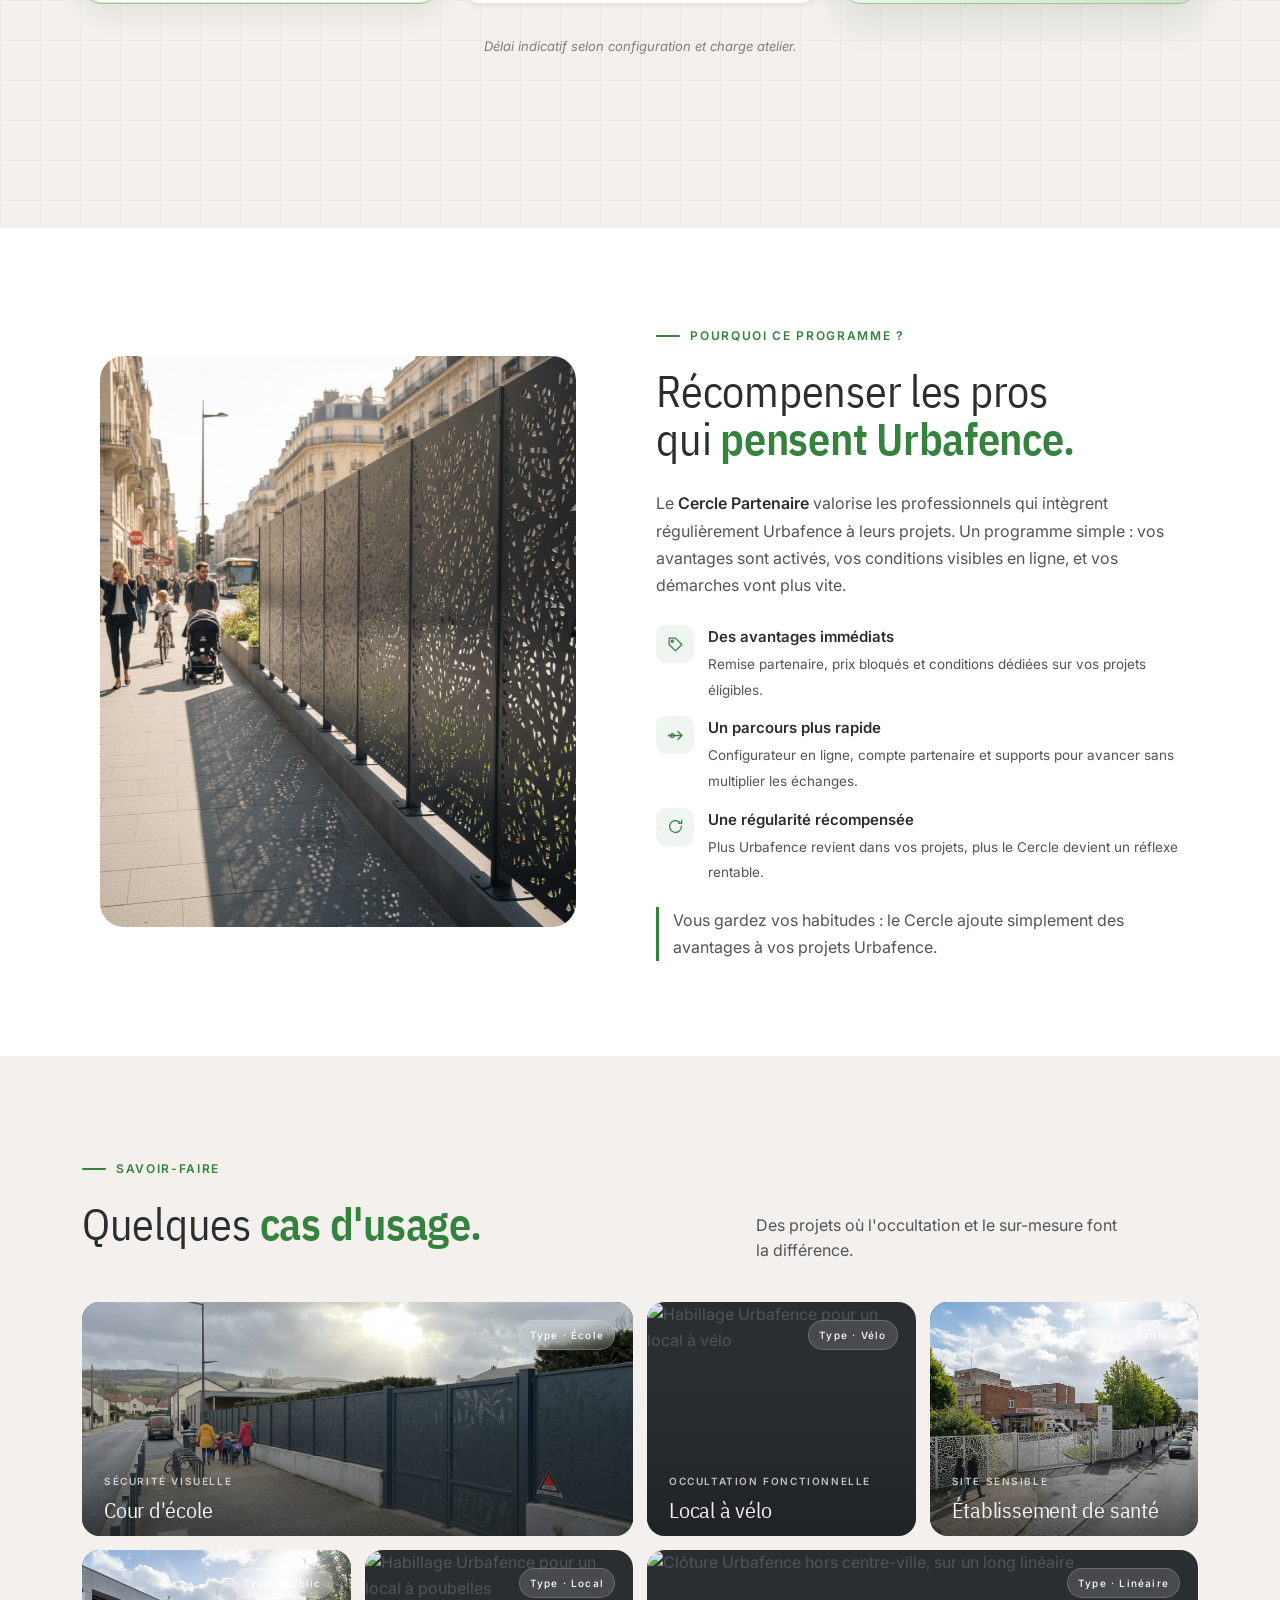
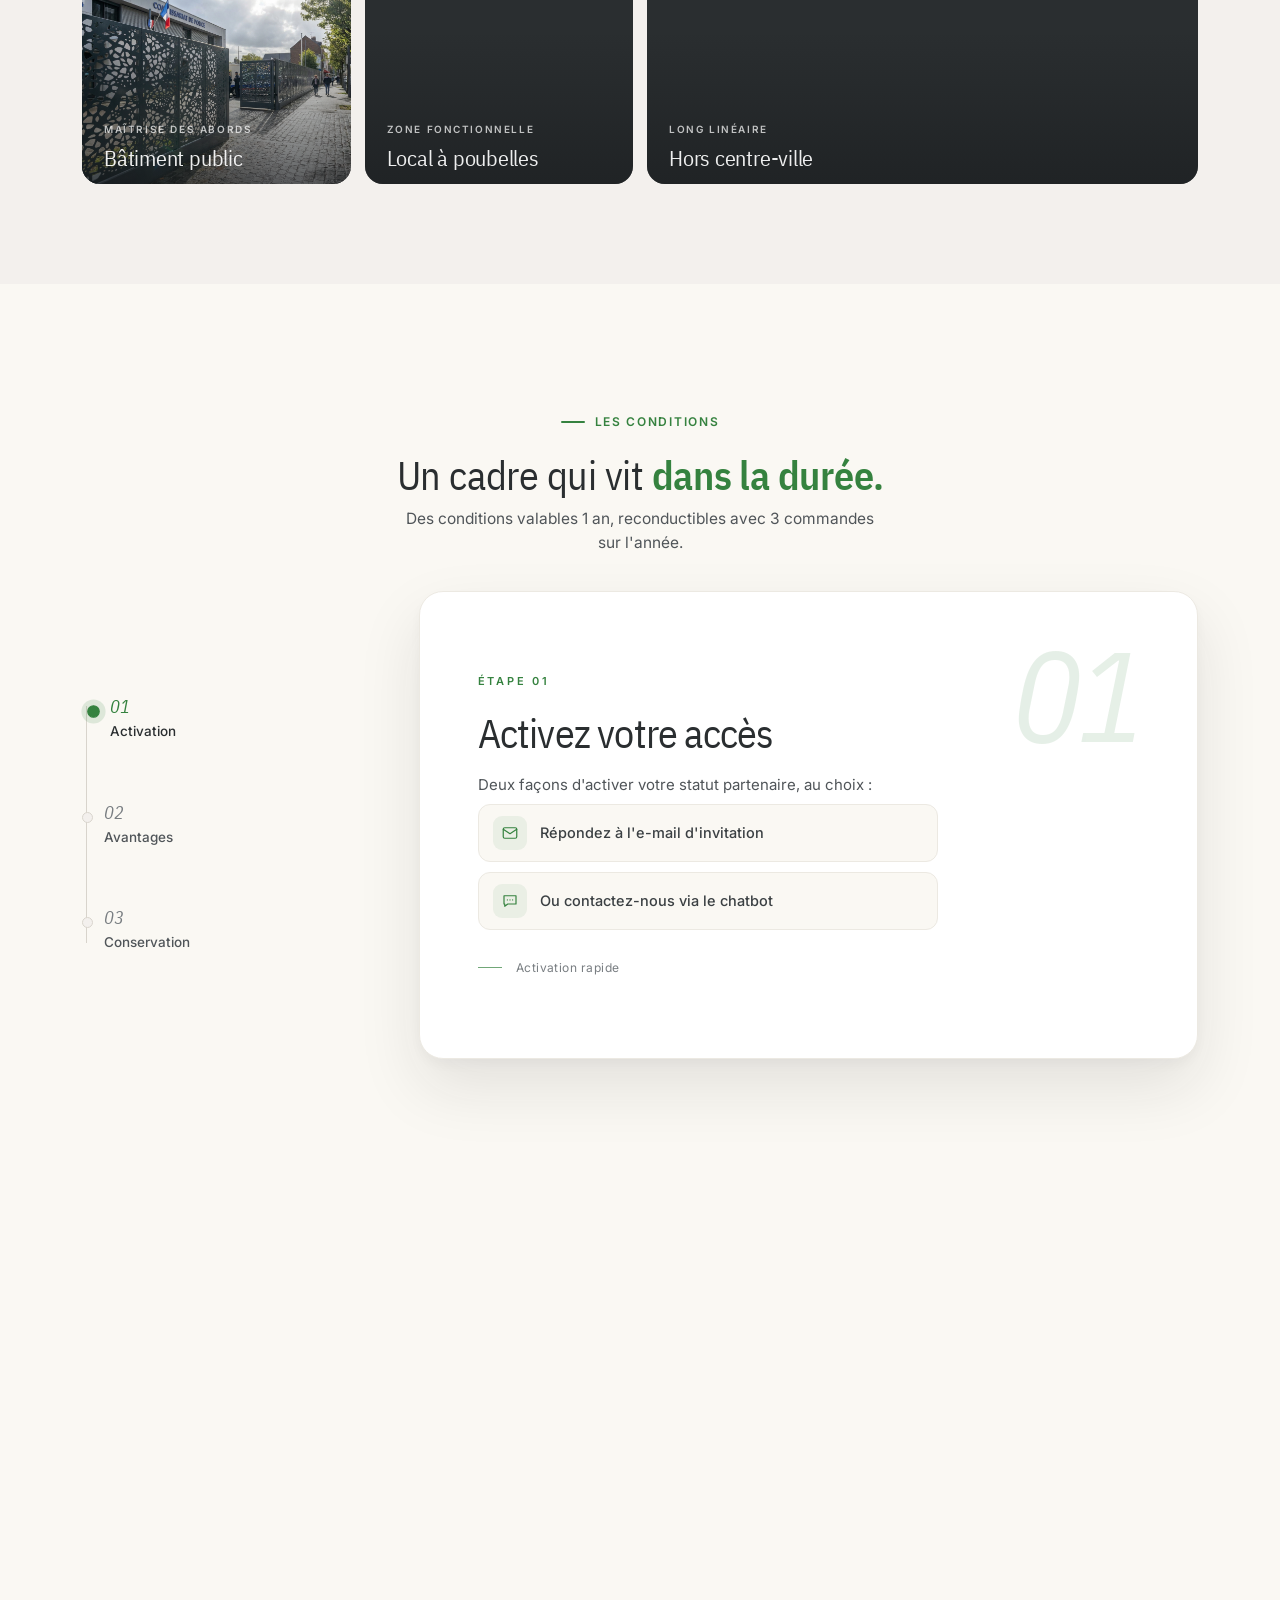
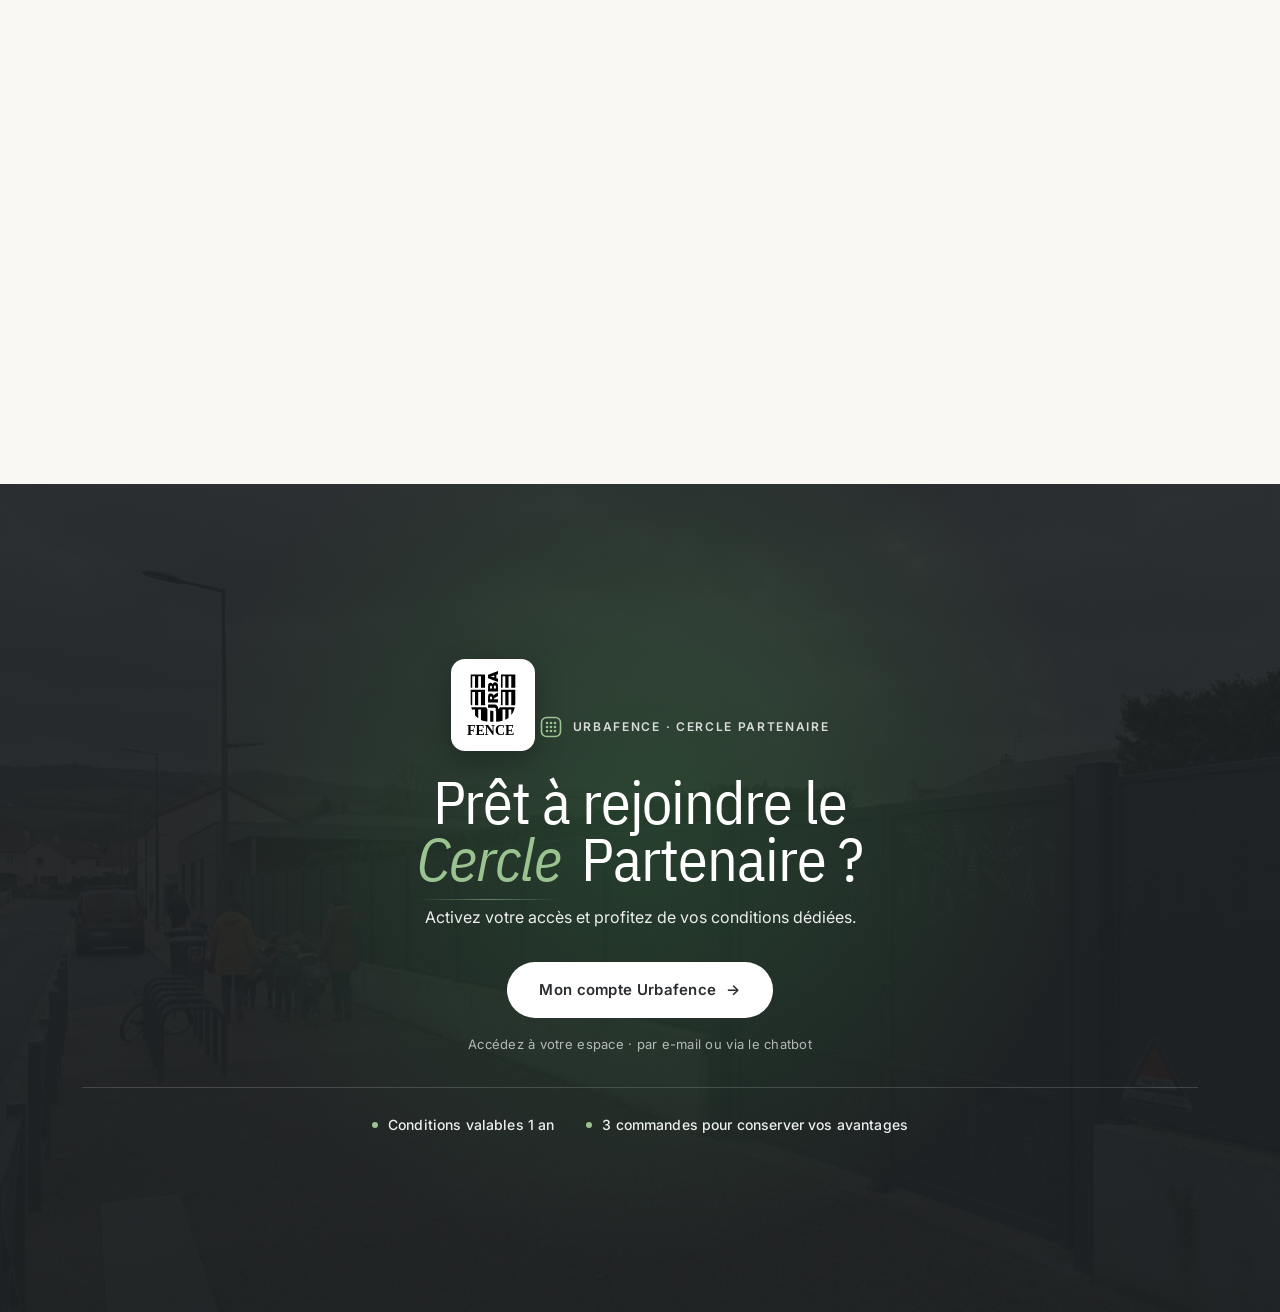
==== commit b63487cf: "#urbafence mobile : slider horizontal image / bloc Urbafence - desktop inchange : grid-template-area" ====
--- a/index.html
+++ b/index.html
@@ -139,15 +139,45 @@
   <div class="container">
     <div class="uf-context-grid reveal">
 
-      <!-- COLONNE GAUCHE (rendue à DROITE en desktop) — texte + bloc Urbafence -->
-      <div class="uf-context-col-left">
+      <!-- Texte de section (desktop : à droite ; mobile : au-dessus du slider) -->
+      <div class="uf-context-text">
         <span class="eyebrow">Urbafence, concrètement</span>
         <h2 class="uf-context-h2">L'occultation en tôle perforée, <em>sur mesure.</em></h2>
-        <p class="uf-context-lead">
+        <p class="uf-context-lead mobile-hide">
           Une réponse complémentaire pour les projets où l'intimité, la sécurité visuelle et le rendu architectural comptent autant que la clôture elle-même.
         </p>
-
-        <!-- Bloc de marque : motif PAKORIS sur tout le fond + dégradé vert charte -->
+        <p class="uf-context-lead mobile-only">
+          Une réponse complémentaire pour limiter les vues, préserver l'intimité et soigner le rendu.
+        </p>
+      </div>
+
+      <!-- Médias : image + bloc Urbafence.
+           Desktop : grille (le wrapper est neutralisé via display:contents).
+           Mobile : slider horizontal scroll-snap entre les 2 cartes. -->
+      <div class="uf-context-media">
+
+        <!-- Carte 1 : image naturelle (accent sur la clôture) + badge discret -->
+        <div class="uf-context-visual">
+          <!-- IMG-CONTEXT · Sécurité visuelle Urbafence (paysage) -->
+          <img class="uf-context-img-main"
+               src="images/ecole%20vigi%20pirate.jpg"
+               alt="Clôture Urbafence installée autour d'une cour d'école" loading="lazy"
+               onerror="this.onerror=null;this.src='https://placehold.co/1200x900/EAF3E7/35823F?text=A+ajouter'">
+          <div class="uf-security-badge">
+            <span class="uf-security-badge-ico" aria-hidden="true">
+              <svg viewBox="0 0 24 24" xmlns="http://www.w3.org/2000/svg">
+                <path d="M12 3 L20 6 V11 c0 5 -3.5 8.5 -8 10 c-4.5 -1.5 -8 -5 -8 -10 V6 Z"></path>
+                <path d="M12 9 a3 3 0 0 1 0 6 a3 3 0 0 1 0 -6 Z"></path>
+              </svg>
+            </span>
+            <div class="uf-security-badge-text">
+              <strong>Sécurité visuelle</strong>
+              <span>Limiter les vues directes sur écoles, collectivités et sites exposés.</span>
+            </div>
+          </div>
+        </div>
+
+        <!-- Carte 2 : bloc Urbafence (motif PAKORIS plein fond + vert charte) -->
         <article class="uf-occultation-card">
           <span class="uf-occultation-motif" aria-hidden="true"></span>
           <span class="uf-occultation-glow" aria-hidden="true"></span>
@@ -197,30 +227,11 @@
             <span class="uf-occultation-chip">Dimensions au projet</span>
           </div>
         </article>
-      </div>
-
-      <!-- COLONNE DROITE (rendue à GAUCHE en desktop) — image naturelle + badge discret -->
-      <div class="uf-context-col-right">
-        <div class="uf-context-visual">
-          <!-- IMG-CONTEXT · Sécurité visuelle Urbafence (paysage) -->
-          <img class="uf-context-img-main"
-               src="images/ecole%20vigi%20pirate.jpg"
-               alt="Clôture Urbafence installée autour d'une cour d'école" loading="lazy"
-               onerror="this.onerror=null;this.src='https://placehold.co/1200x900/EAF3E7/35823F?text=A+ajouter'">
-          <div class="uf-security-badge">
-            <span class="uf-security-badge-ico" aria-hidden="true">
-              <svg viewBox="0 0 24 24" xmlns="http://www.w3.org/2000/svg">
-                <path d="M12 3 L20 6 V11 c0 5 -3.5 8.5 -8 10 c-4.5 -1.5 -8 -5 -8 -10 V6 Z"></path>
-                <path d="M12 9 a3 3 0 0 1 0 6 a3 3 0 0 1 0 -6 Z"></path>
-              </svg>
-            </span>
-            <div class="uf-security-badge-text">
-              <strong>Sécurité visuelle</strong>
-              <span>Limiter les vues directes sur écoles, collectivités et sites exposés.</span>
-            </div>
-          </div>
-        </div>
-      </div>
+
+      </div>
+
+      <!-- Hint mobile uniquement : invite au swipe -->
+      <span class="uf-context-hint" aria-hidden="true">Balayez pour voir Urbafence&nbsp;→</span>
 
     </div>
   </div>
--- a/css/styles.css
+++ b/css/styles.css
@@ -1234,17 +1234,24 @@
   background: var(--bg-card);
   position: relative;
 }
-/* Grille principale : discours+comparaison à gauche, image+sécurité à droite */
+/* Grille principale.
+   Base (≤880) : 1 colonne, blocs empilés (texte, image, carte).
+   Desktop (≥881) : image à gauche (sur 2 rangées), texte + carte à droite. */
 .uf-context-grid {
-  display: grid; grid-template-columns: 1.05fr 0.95fr;
-  gap: clamp(28px, 4vw, 56px); align-items: stretch;
-}
-/* Desktop (≥881px, grille 2 colonnes) : image à gauche, texte à droite.
-   En mobile (≤880px, 1 colonne) l'ordre HTML est conservé → texte d'abord. */
+  display: grid; grid-template-columns: 1fr;
+  gap: 28px; align-items: stretch;
+}
+.uf-context-hint { display: none; }
 @media (min-width: 881px) {
-  .uf-context-grid { grid-template-columns: 0.95fr 1.05fr; }  /* image (gauche) / texte (droite) */
-  .uf-context-col-right { order: 1; }
-  .uf-context-col-left  { order: 2; }
+  .uf-context-grid {
+    grid-template-columns: 0.95fr 1.05fr;
+    grid-template-areas: "visual text" "visual card";
+    column-gap: clamp(28px, 4vw, 56px); row-gap: 20px;
+  }
+  .uf-context-media   { display: contents; }      /* le wrapper s'efface : grid-areas sur ses enfants */
+  .uf-context-text    { grid-area: text; align-self: start; }
+  .uf-context-visual  { grid-area: visual; }
+  .uf-occultation-card{ grid-area: card; align-self: start; margin-top: 0; }
 }
 .uf-context-h2 {
   font-family: var(--serif); font-weight: 400;
@@ -1508,6 +1515,49 @@
   .uf-context-grid { grid-template-columns: 1fr; gap: 28px; }
   .uf-context-img-main { min-height: clamp(260px, 50vw, 380px); }
 }
+
+/* ---- Mobile (#urbafence) : slider horizontal image ↔ bloc Urbafence ---- */
+@media (max-width: 768px) {
+  :root { --uf-context-mobile-card-height: clamp(360px, 82vw, 440px); }
+
+  .uf-context-grid { display: flex; flex-direction: column; gap: 16px; }
+
+  /* Le wrapper devient le rail du slider (annule display:contents desktop) */
+  .uf-context-media {
+    display: flex; gap: 14px;
+    overflow-x: auto; scroll-snap-type: x mandatory; -webkit-overflow-scrolling: touch;
+    padding: 4px 20px 12px; margin: 0 -20px -4px;
+    scrollbar-width: none;
+  }
+  .uf-context-media::-webkit-scrollbar { display: none; }
+
+  /* Deux cartes : même largeur, MÊME hauteur, swipeables */
+  .uf-context-visual,
+  .uf-occultation-card {
+    flex: 0 0 86%; scroll-snap-align: start;
+    height: var(--uf-context-mobile-card-height);
+    min-height: 0; margin: 0;
+  }
+  .uf-context-img-main { height: 100%; min-height: 0; object-position: center 72%; }
+  .uf-occultation-card { justify-content: space-between; }
+
+  /* Badge réduit, déplacé en haut-gauche, sans description → ne masque plus la clôture */
+  .uf-security-badge {
+    top: 12px; left: 12px; right: auto; bottom: auto;
+    gap: 8px; padding: 7px 11px;
+  }
+  .uf-security-badge-ico { width: 26px; height: 26px; }
+  .uf-security-badge-ico svg { width: 15px; height: 15px; }
+  .uf-security-badge-text strong { font-size: 12px; margin: 0; }
+  .uf-security-badge-text span { display: none; }
+
+  /* Hint de swipe */
+  .uf-context-hint {
+    display: block; text-align: center; margin-top: 2px;
+    font-family: var(--sans); font-size: 12px; font-weight: 600; color: var(--secondary);
+  }
+}
+
 @media (max-width: 560px) {
   .uf-compare { grid-template-columns: 1fr; }
   .uf-compare-plus { transform: rotate(90deg); justify-self: center; }
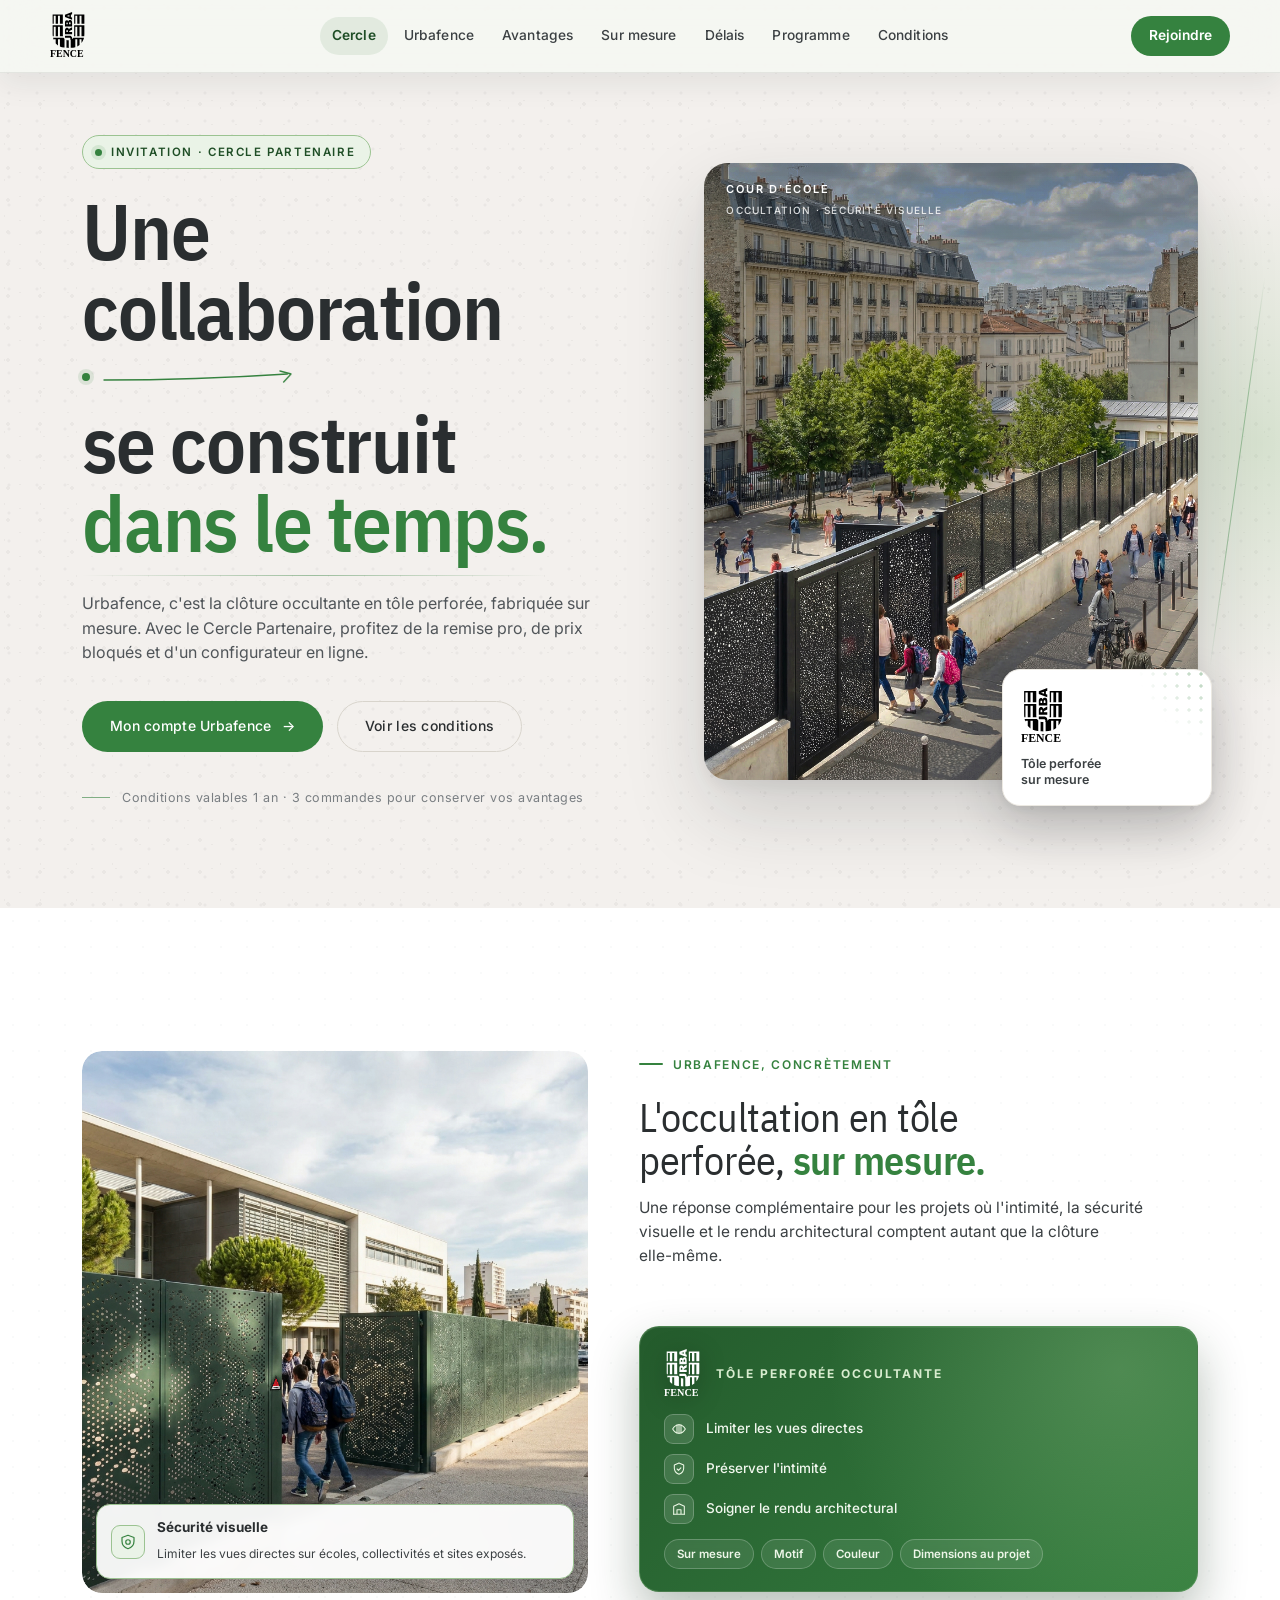
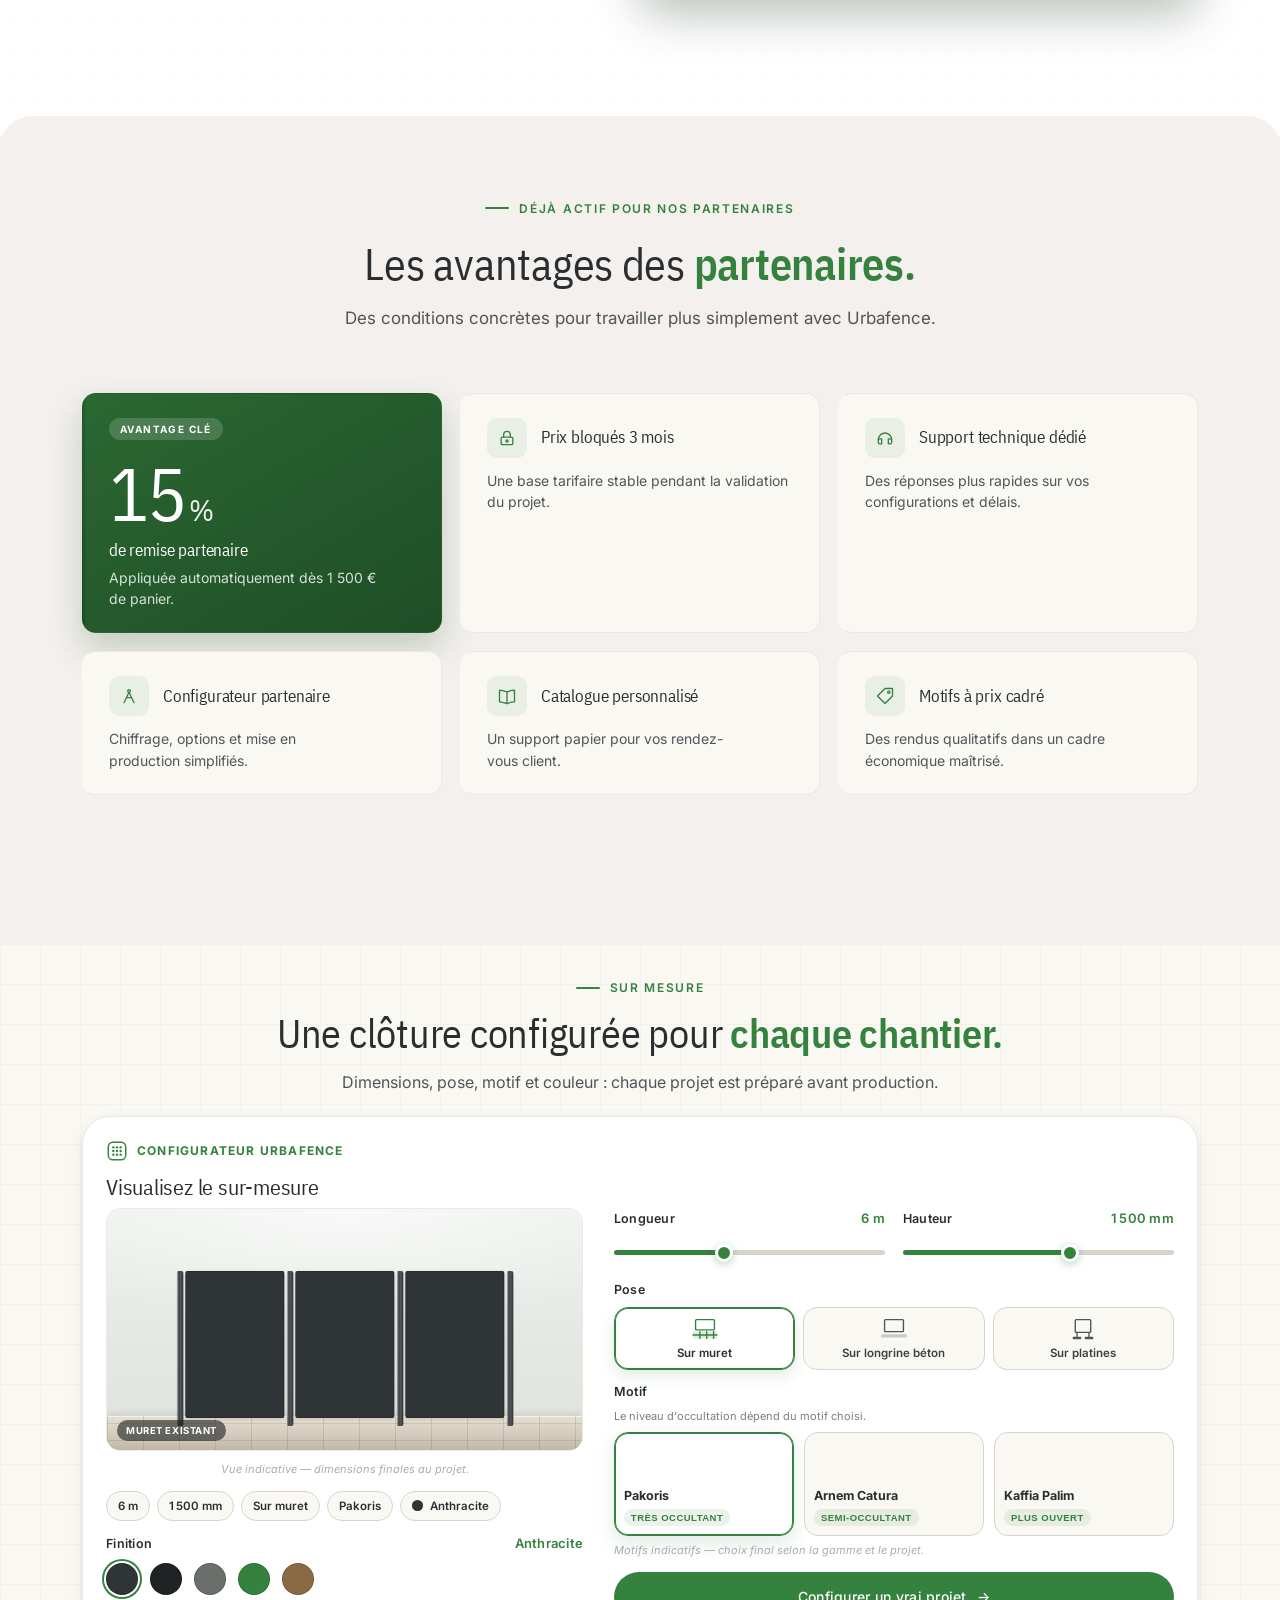
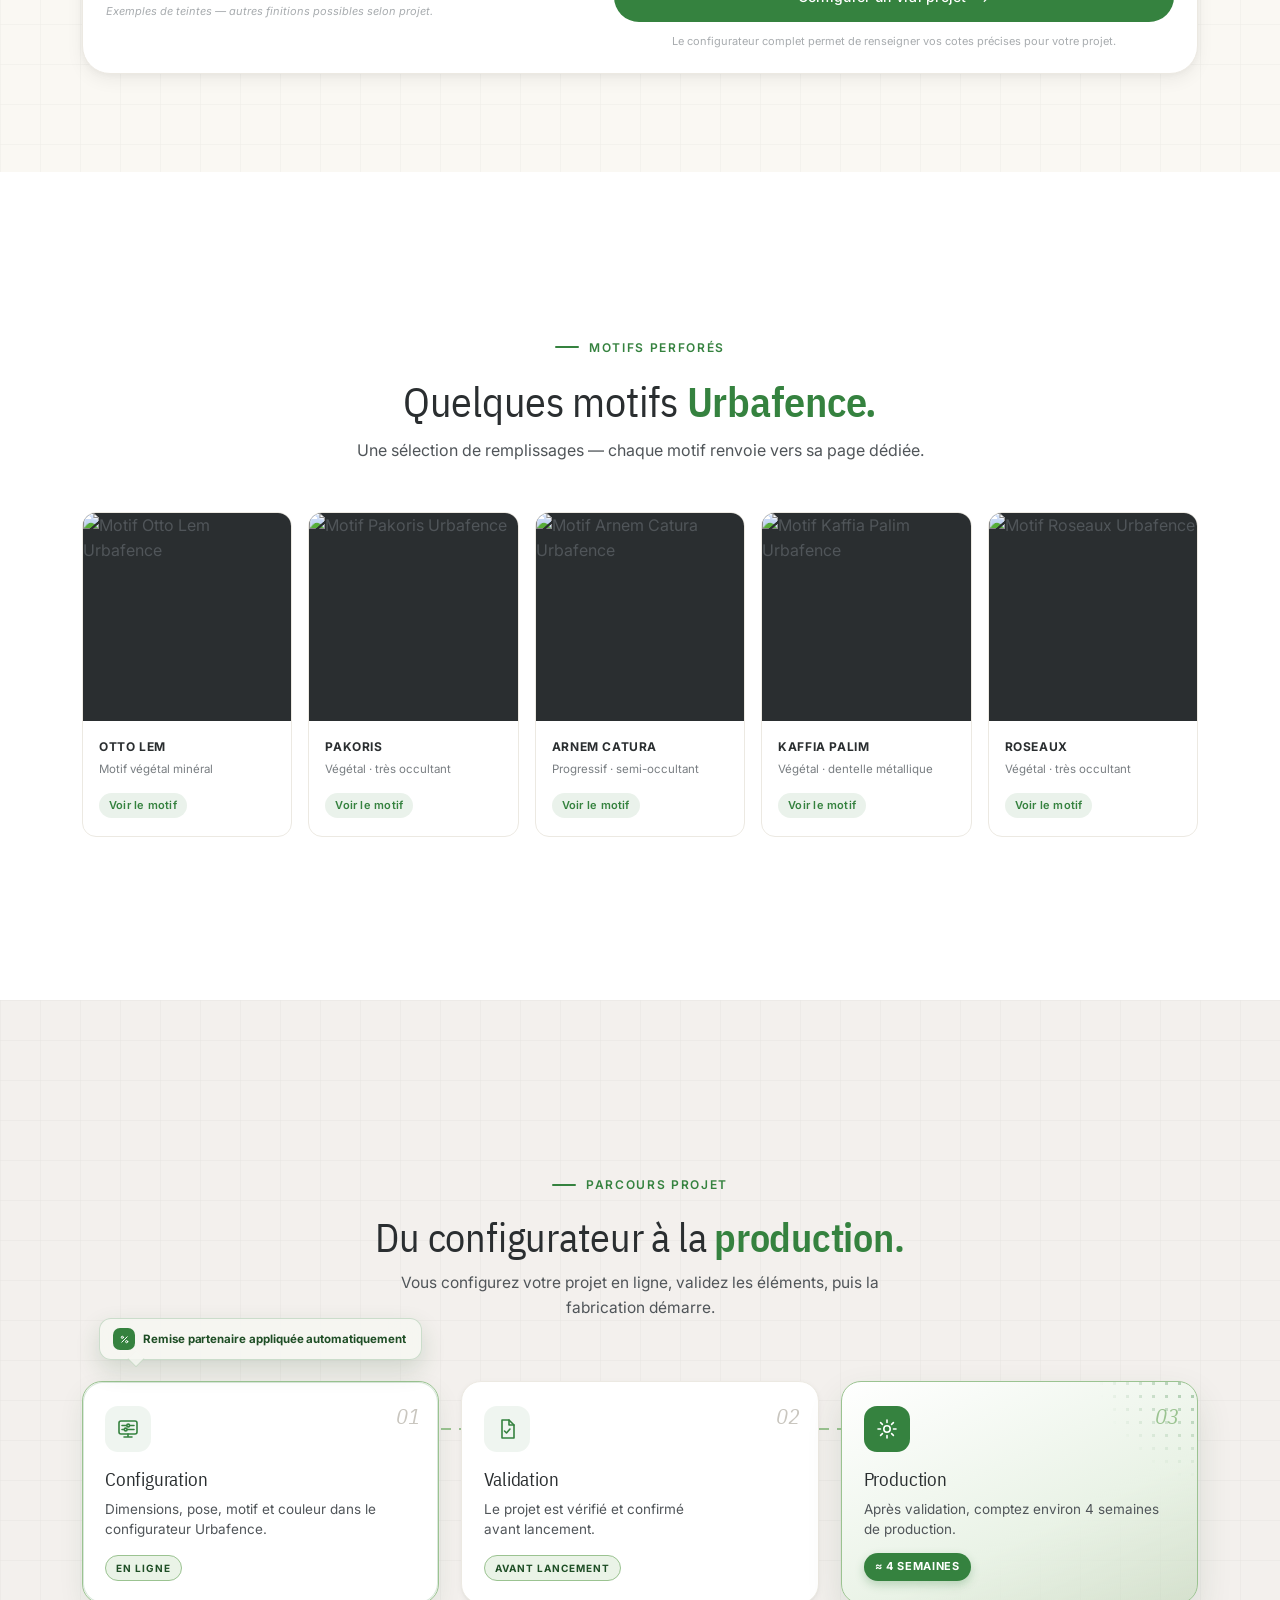
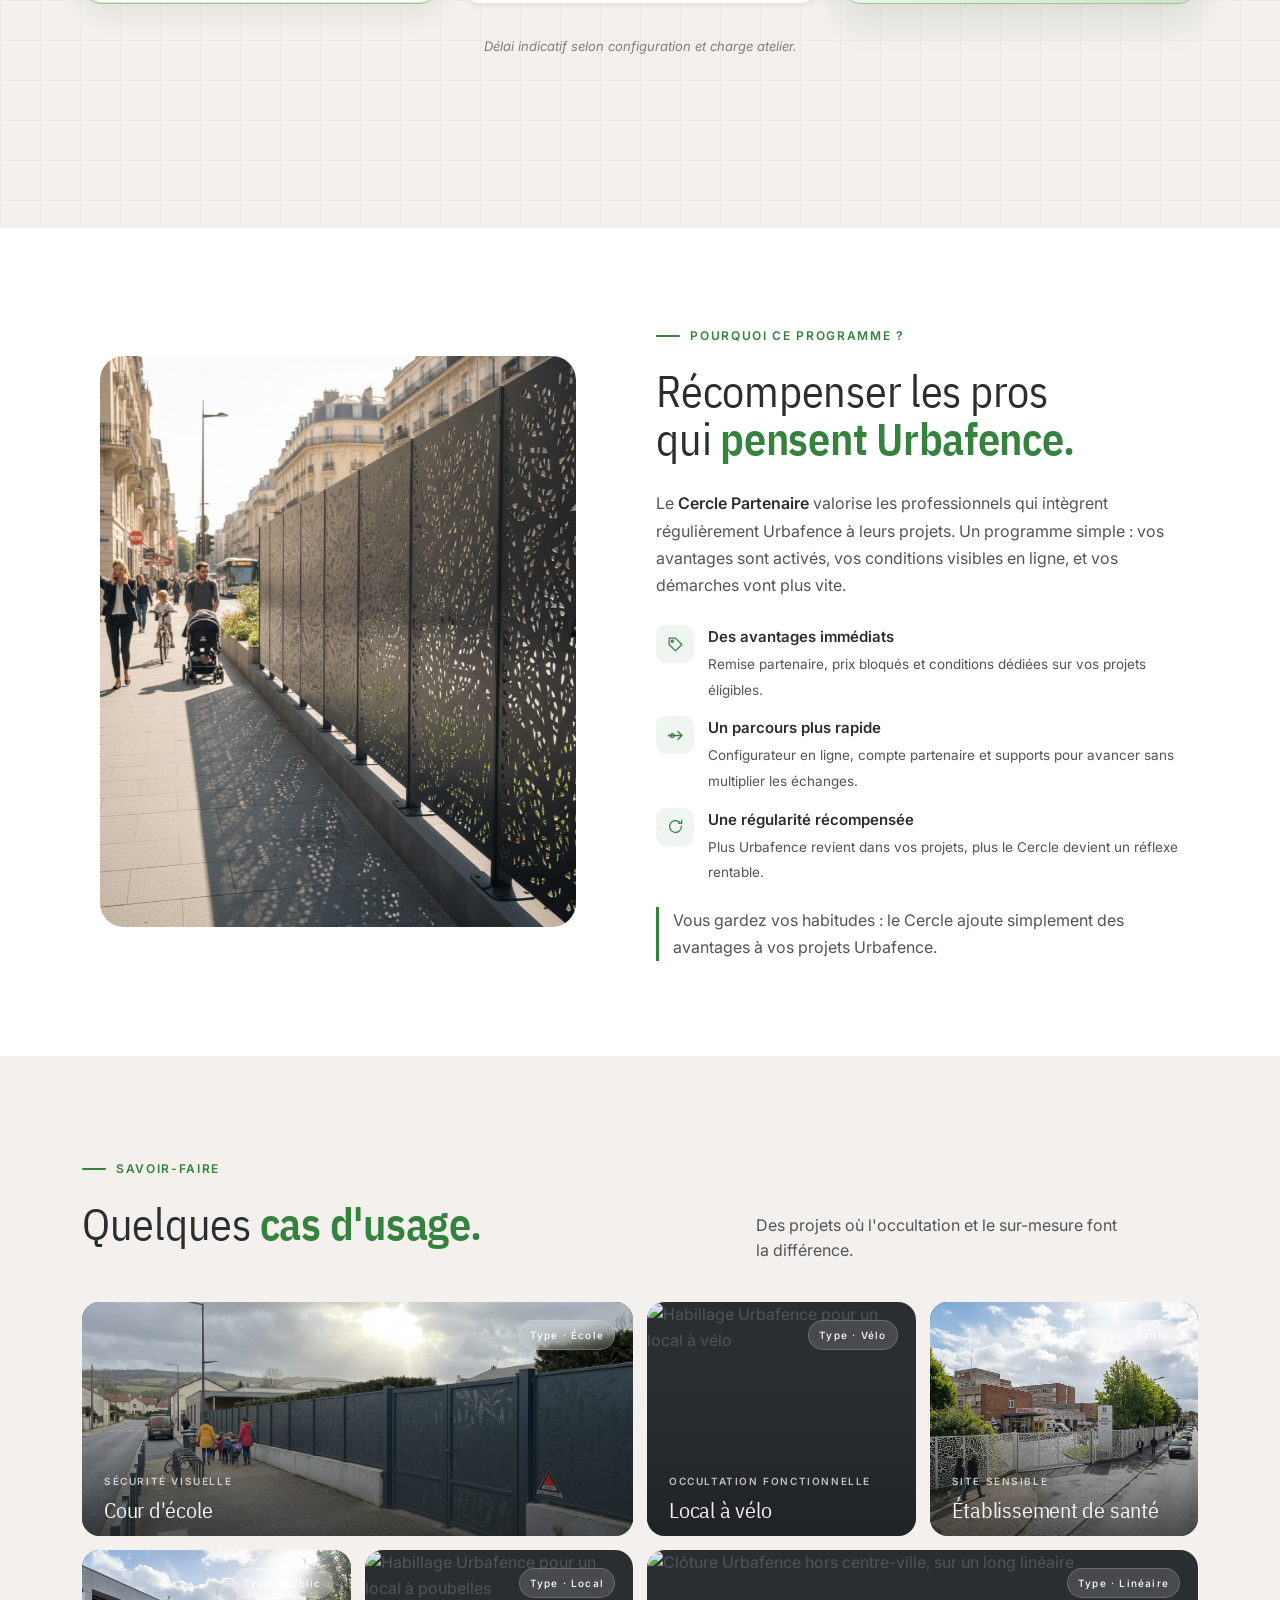
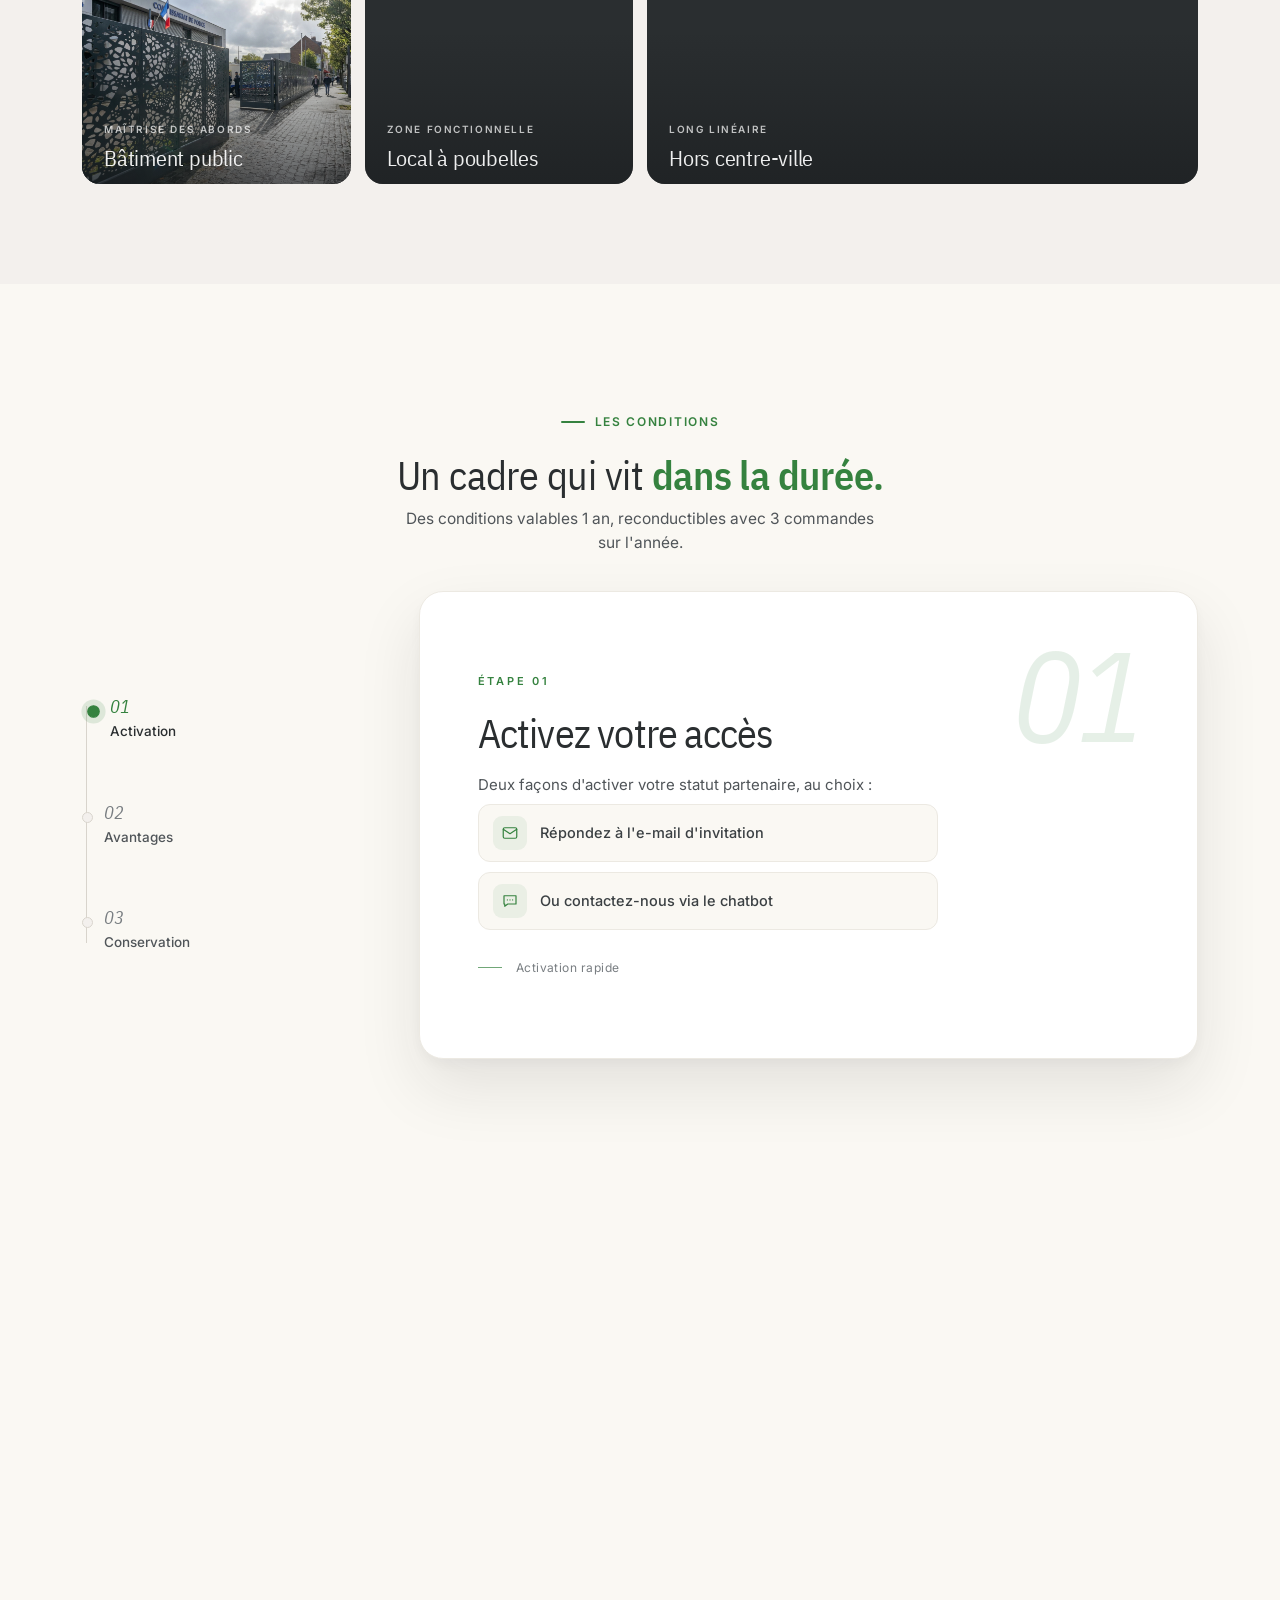
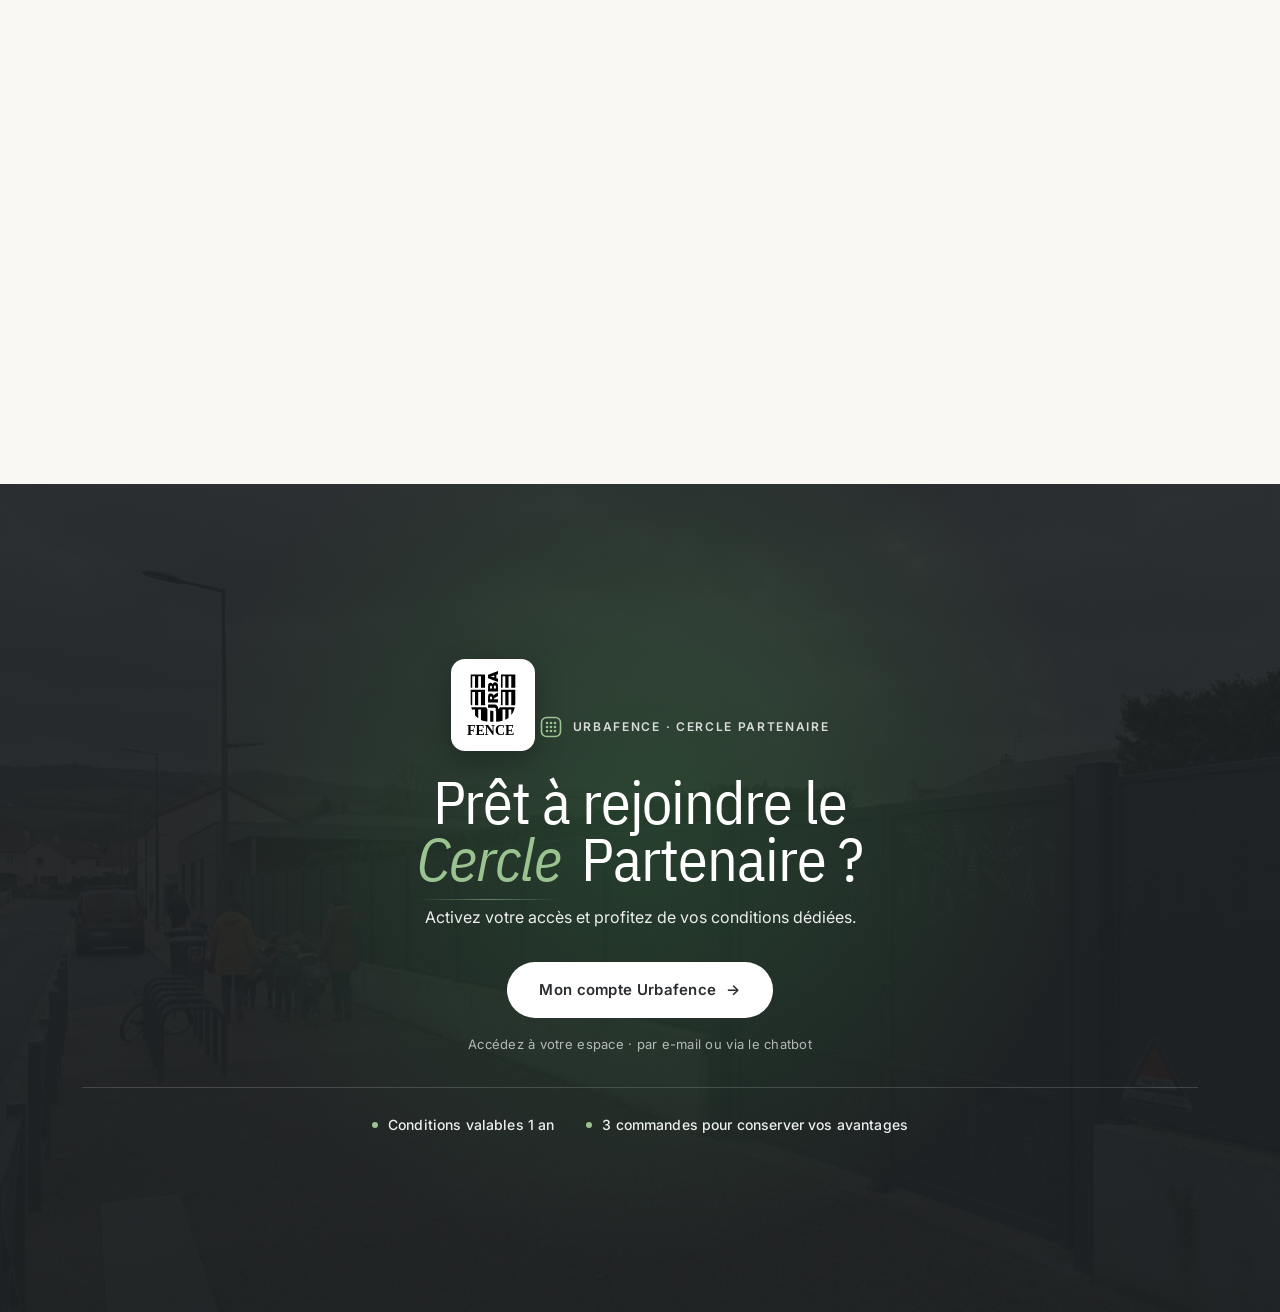
==== commit 8ca49fb5: "Hero : nouvelle image + brandcard conservee en mobile - image hero : ecole-urbafence.jpg -> cours-ec" ====
--- a/index.html
+++ b/index.html
@@ -110,8 +110,8 @@
         <div class="hero-accent-line" aria-hidden="true"></div>
 
         <div class="hero-photo">
-          <!-- IMG-HERO-1 · Photo principale · cour d'école avec clôture Urbafence · portrait (1792×2400) -->
-          <img src="images/ecole-urbafence.jpg"
+          <!-- IMG-HERO-1 · Photo principale · cour d'école avec clôture Urbafence -->
+          <img src="images/cours-ecole-securite-visuelle-urbafence.jpg"
                alt="Clôture Urbafence installée autour d'une cour d'école"
                onerror="this.onerror=null;this.src='https://placehold.co/1200x1500/EAF3E7/35823F?text=A+ajouter'">
           <div class="hero-photo-caption">
@@ -120,8 +120,8 @@
           </div>
         </div>
 
-        <!-- Carte de marque (remplace la 2e photo) — placée en bas à droite pour ne pas masquer la clôture -->
-        <div class="hero-photo-2 hero-brandcard mobile-hide" aria-hidden="true">
+        <!-- Carte de marque (remplace la 2e photo) — visible aussi en mobile (compacte, haut-droite) -->
+        <div class="hero-photo-2 hero-brandcard" aria-hidden="true">
           <span class="hero-brandcard-perf"></span>
           <img class="hero-brandcard-logo" src="images/URBA_FENCE_FOND.svg" alt="Urbafence"
                width="101" height="131"
--- a/css/styles.css
+++ b/css/styles.css
@@ -2234,12 +2234,73 @@
 @media (max-width: 400px) {
   .container { padding: 0 16px; }
   .hero-logo { height: 56px; }
-  .hero-display { font-size: clamp(30px, 9.5vw, 40px); }
   .hero-photo-2 { width: clamp(128px, 50%, 160px); padding: 12px; bottom: -16px; right: -6px; }
   .hero-brandcard-logo { height: 40px; }
   .hero-brandcard-text { font-size: 11px; }
   .uf-compare-logo { height: 34px; }
   .uf-timeline-card { padding: 20px 18px 18px; }
+}
+
+/* ============================================================
+   HERO — PASSE RESPONSIVE MOBILE DÉDIÉE
+   Desktop (≥769px) inchangé. Tout est isolé en max-width et placé
+   après les blocs hero existants pour un état mobile déterministe.
+   ============================================================ */
+@media (max-width: 768px) {
+  /* Dégage la navbar sans gros blanc ; section non interminable */
+  .hero.section-screen { padding-top: calc(var(--header-offset) + 20px); }
+  section.hero { padding-bottom: 48px; }
+
+  /* Colonne unique. On passe en display:block (au lieu de grid) : les blocs
+     sont de toute façon empilés, et cela élimine tout sizing intrinsèque de
+     piste de grille (image 1792px, méta) qui élargissait la colonne au-delà
+     du viewport et faisait déborder le titre. Largeur = conteneur, garantie. */
+  .hero-grid { display: block; }
+  .hero-copy, .hero-visual { min-width: 0; max-width: 100%; }
+  .hero-visual { margin-top: 28px; }
+
+  /* Titre : retour à la ligne propre.
+     text-wrap:normal (au lieu de balance) → évite une coupure figée avant
+     le swap de police web qui faisait déborder le titre sur petit écran. */
+  .hero-display { gap: 6px; text-wrap: normal; }
+  .hero-display .line { max-width: 100%; overflow-wrap: break-word; }
+  .hero-divider { max-width: 160px; margin: 2px 0; }
+
+  /* Lead + méta : la méta passe sur plusieurs lignes (corrige le débordement) */
+  .hero-lead { margin-bottom: 24px; }
+  .hero-meta { display: flex; flex-wrap: wrap; row-gap: 4px; margin-top: 22px; max-width: 100%; }
+
+  /* CTA : pleine largeur, confort tactile (≥50px) */
+  .hero-cta-row { display: grid; grid-template-columns: 1fr; gap: 10px; width: 100%; }
+  .hero-cta-row .btn { width: 100%; min-height: 50px; justify-content: center; }
+
+  /* Image : ratio paysage maîtrisé, cadrée sur la clôture (bas de l'image) */
+  .hero-visual { aspect-ratio: auto; width: 100%; max-width: 520px; margin: 0 auto; }
+  .hero-photo {
+    position: relative; inset: auto;
+    height: clamp(240px, 56vw, 340px); border-radius: 18px;
+  }
+  .hero-photo img { object-position: center 82%; }
+  .hero-photo-caption { left: 16px; top: 14px; font-size: 10px; }
+
+  /* Carte de marque : conservée sur mobile, compacte, en HAUT-DROITE
+     (la clôture est en bas de l'image → on ne la masque pas). */
+  .hero-photo-2 {
+    top: 12px; right: 12px; bottom: auto; left: auto;
+    width: auto; max-width: 132px; padding: 11px 13px; border-radius: 14px;
+  }
+  .hero-brandcard-logo { height: 34px; }
+  .hero-brandcard-text { font-size: 10.5px; margin-top: 6px; line-height: 1.2; }
+  .hero-brandcard-perf { width: 60px; height: 60px; top: -10px; right: -10px; }
+}
+
+@media (max-width: 480px) {
+  .hero.section-screen { padding-top: calc(var(--header-offset) + 14px); }
+  .hero-invite { font-size: 10.5px; padding: 6px 13px 6px 11px; margin-bottom: 18px; }
+  .hero-display { font-size: clamp(30px, 9vw, 40px); margin-bottom: 22px; }
+  .hero-lead { font-size: 14.5px; }
+  .hero-meta { font-size: 11.5px; }
+  .hero-photo { height: clamp(220px, 62vw, 300px); }
 }
 
 /* ============================================================
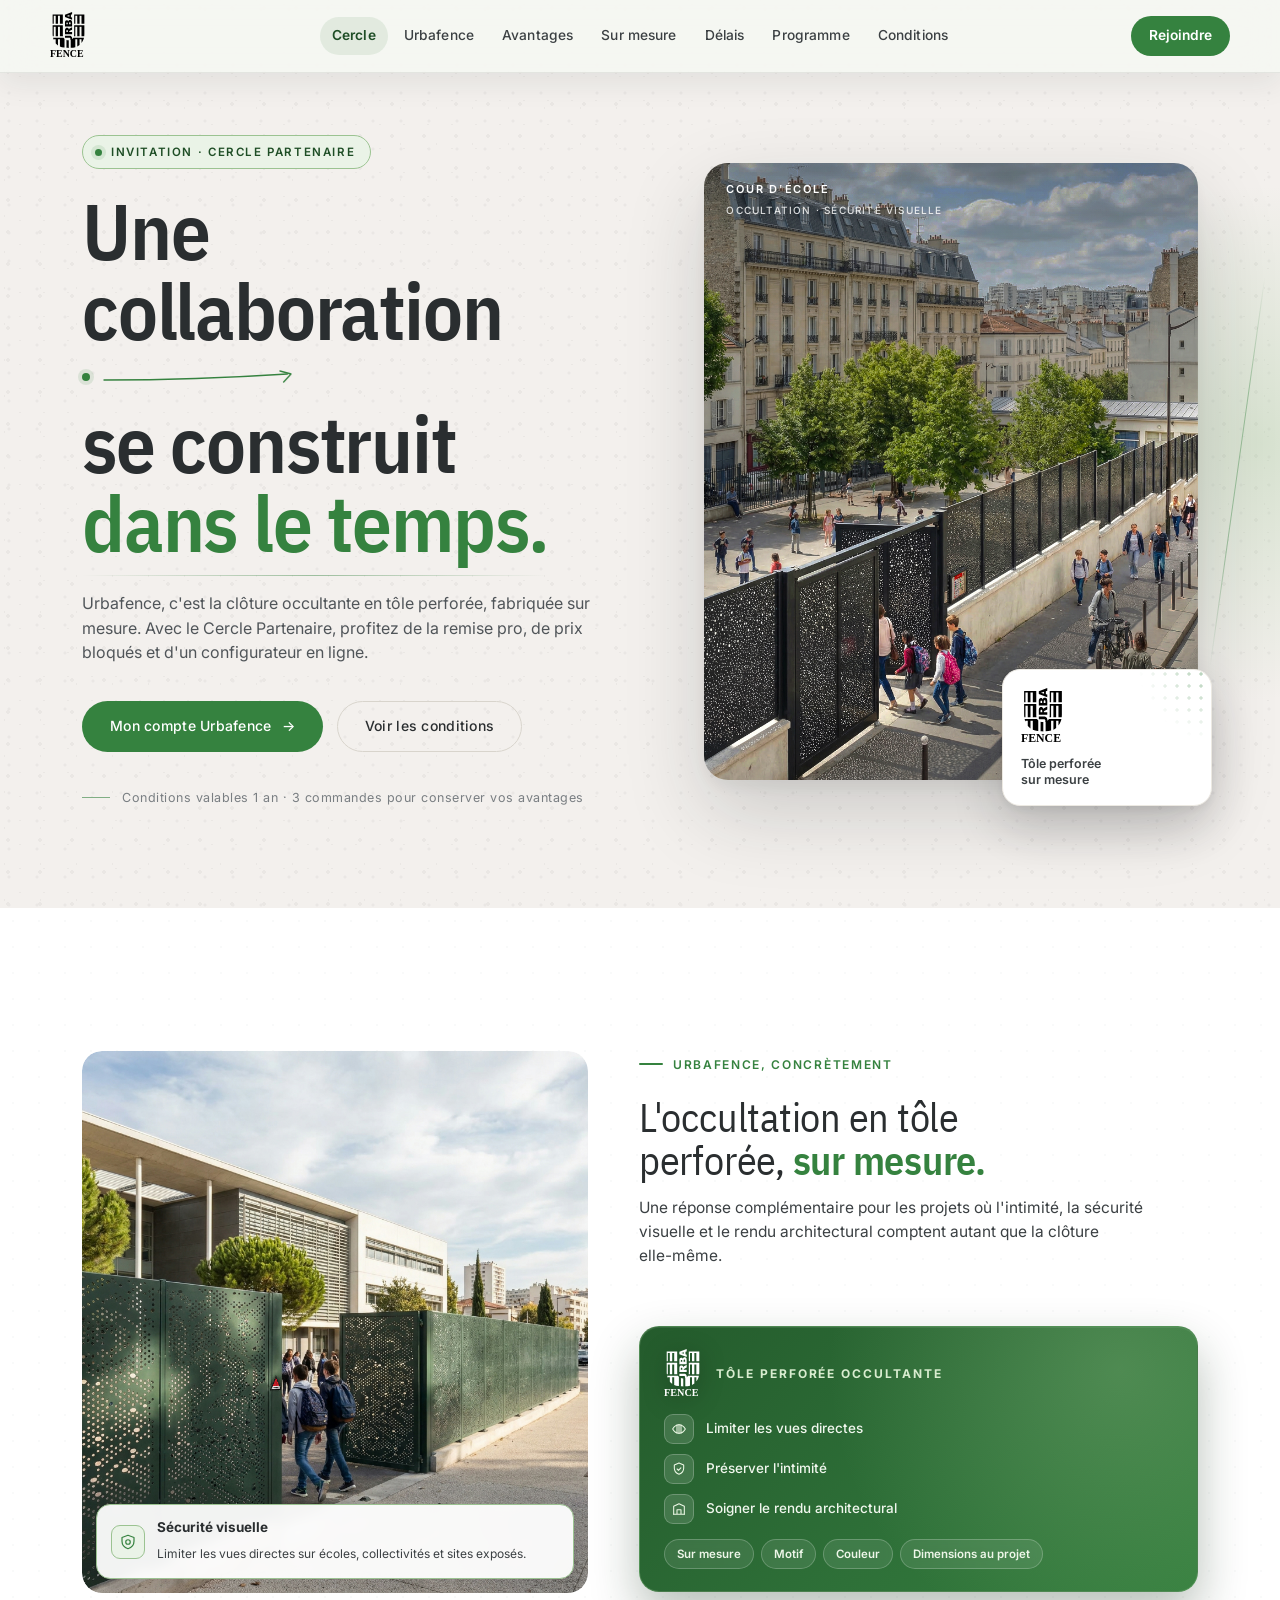
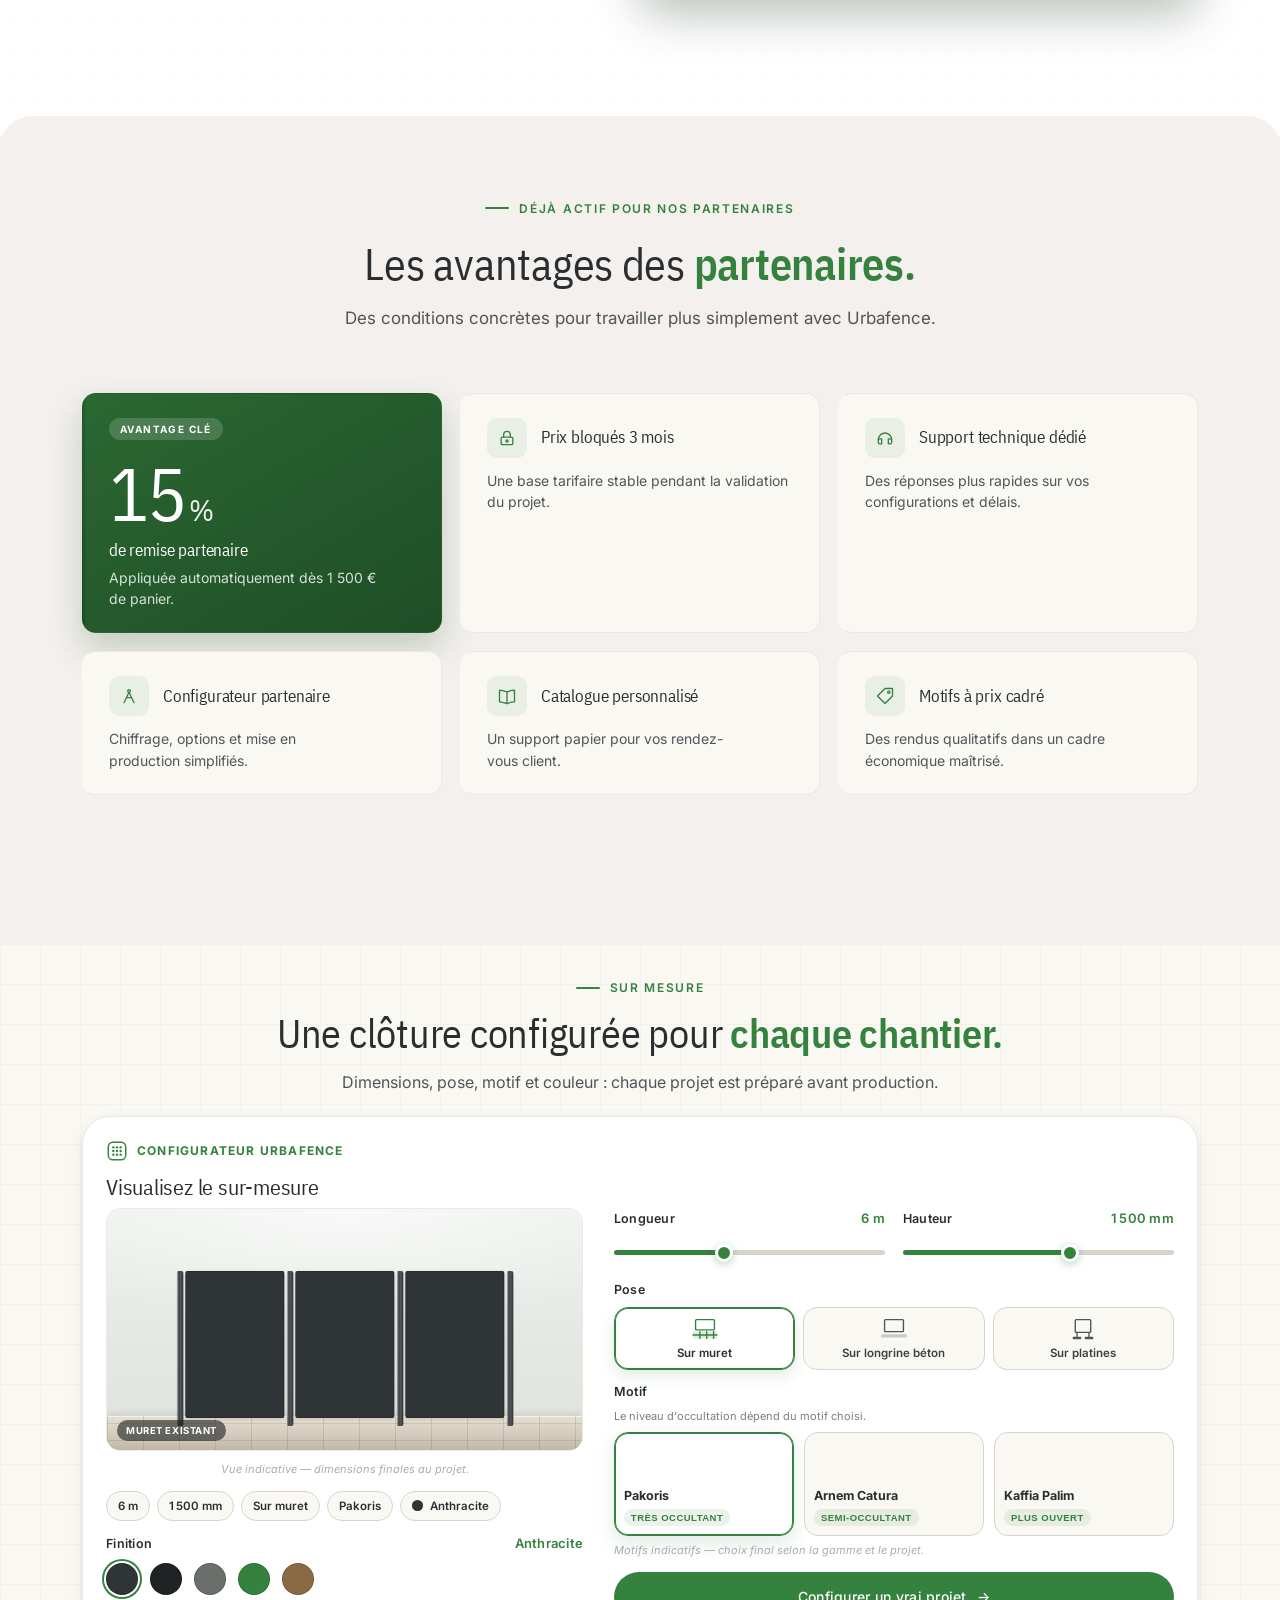
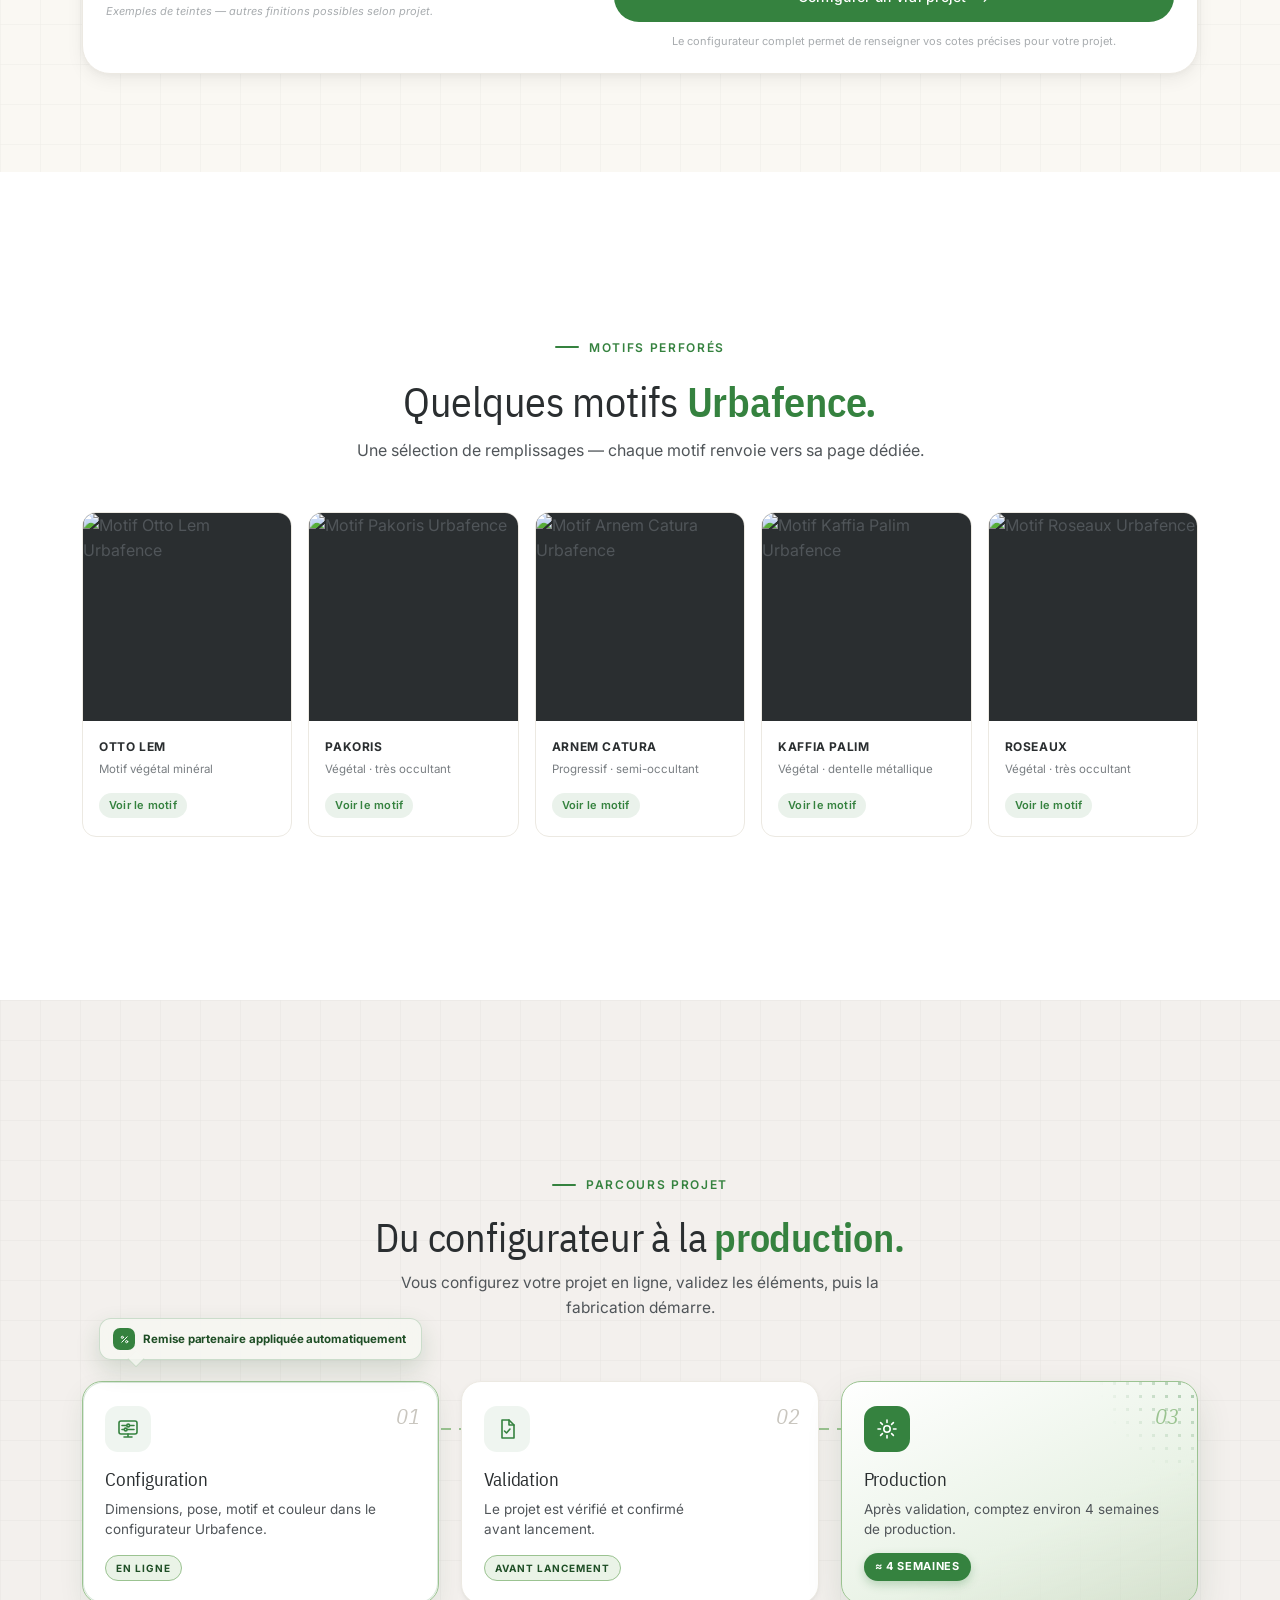
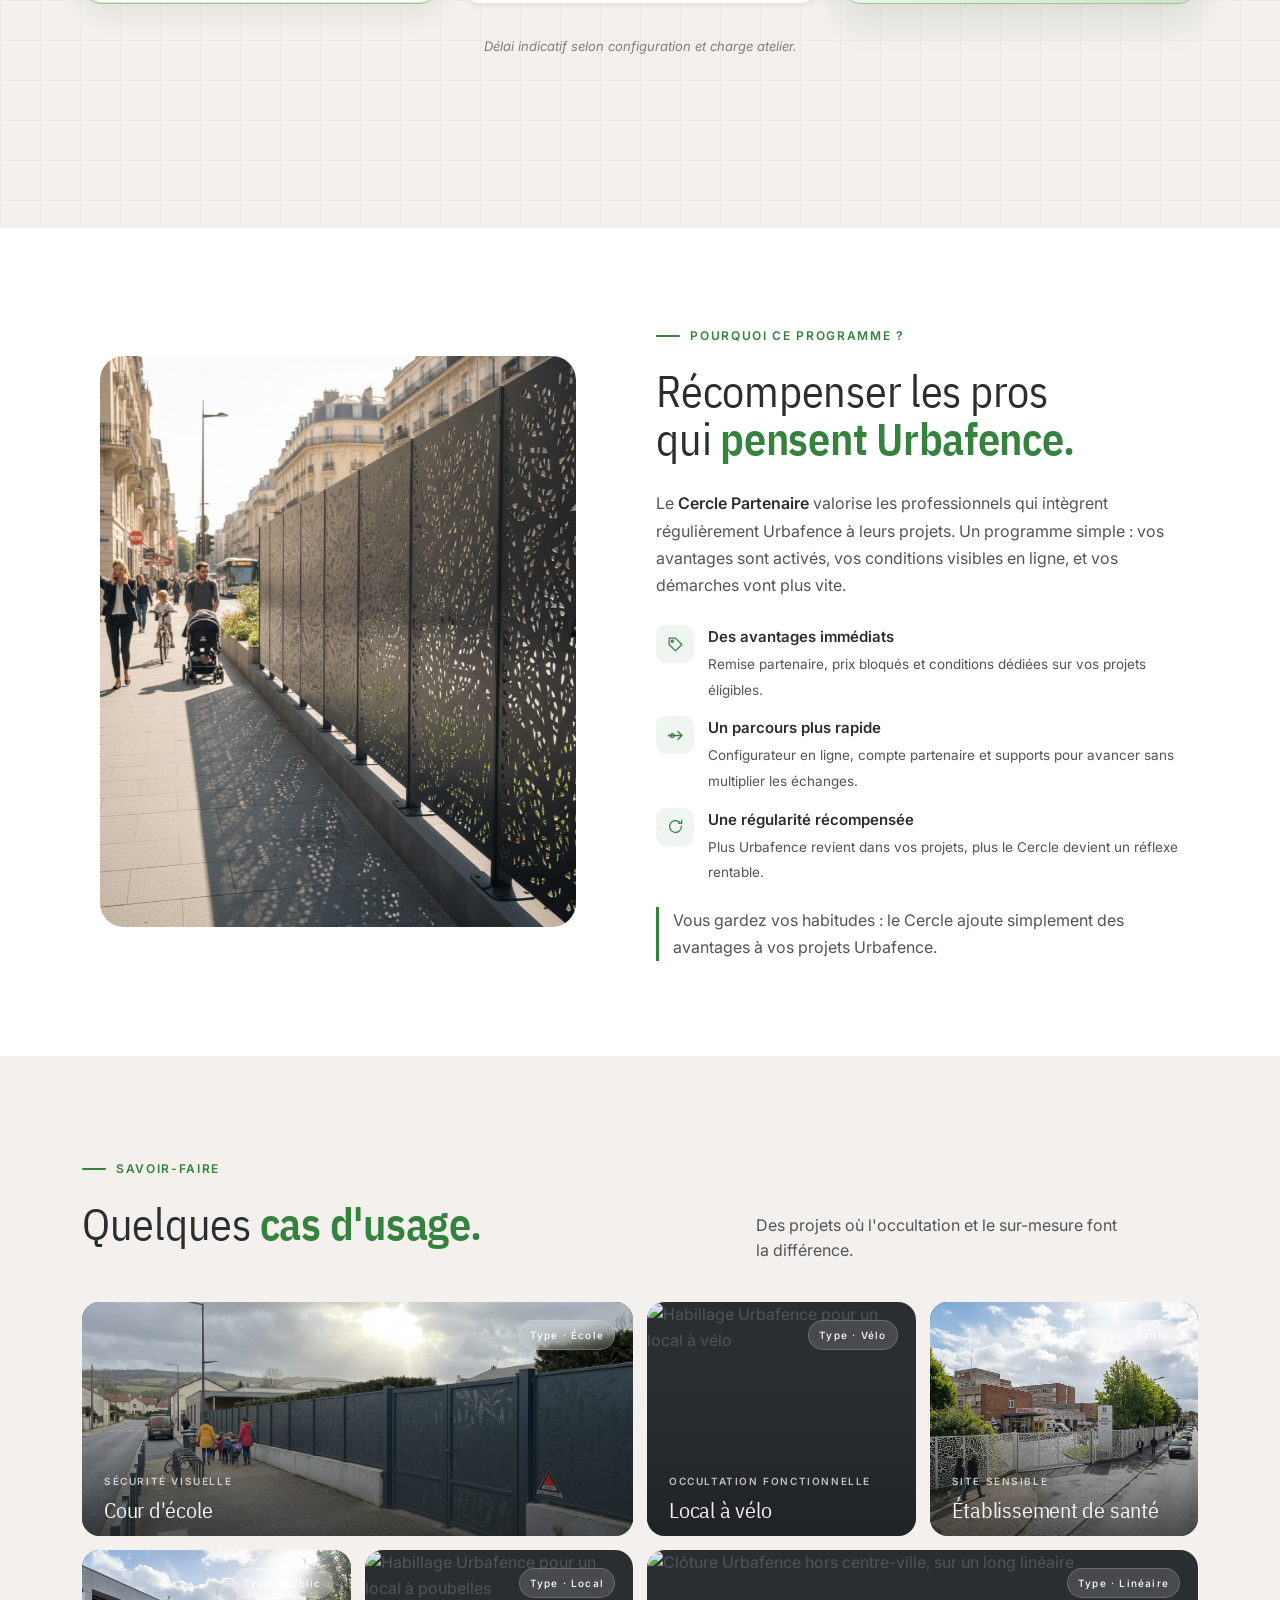
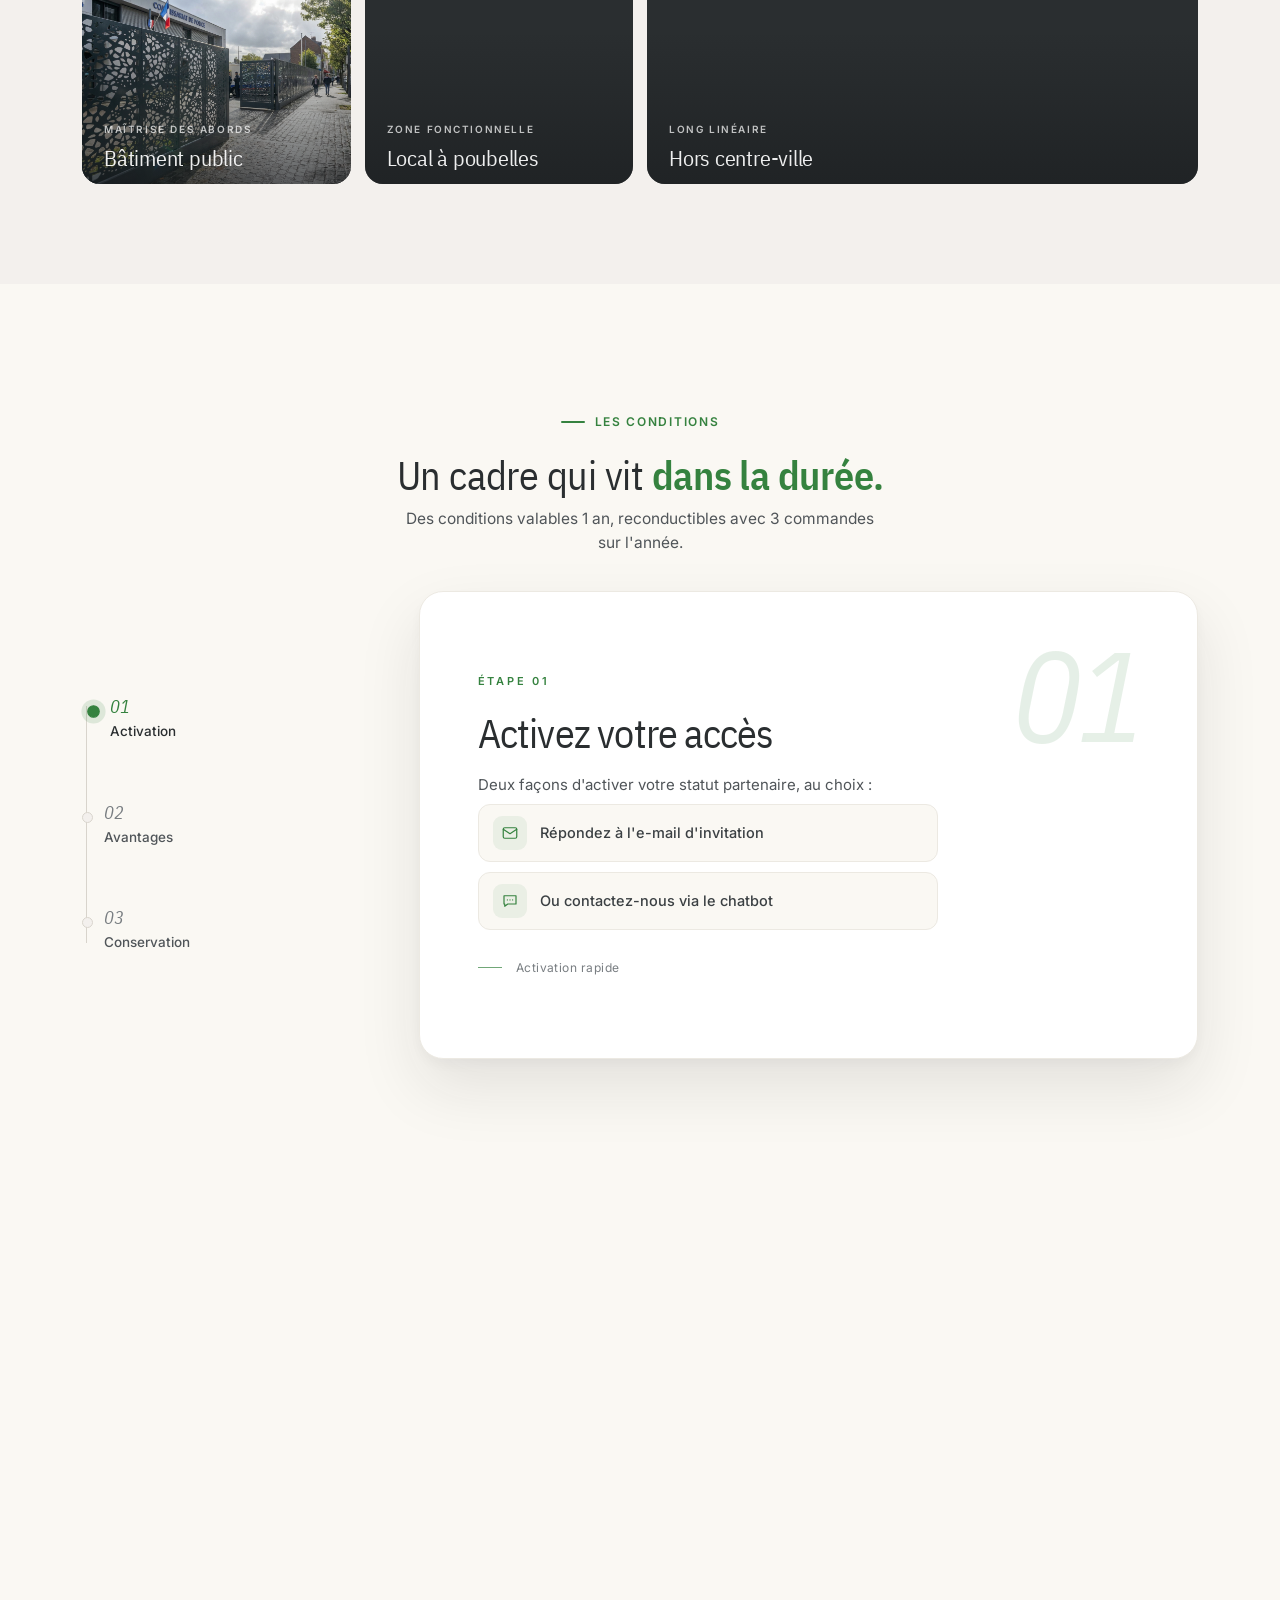
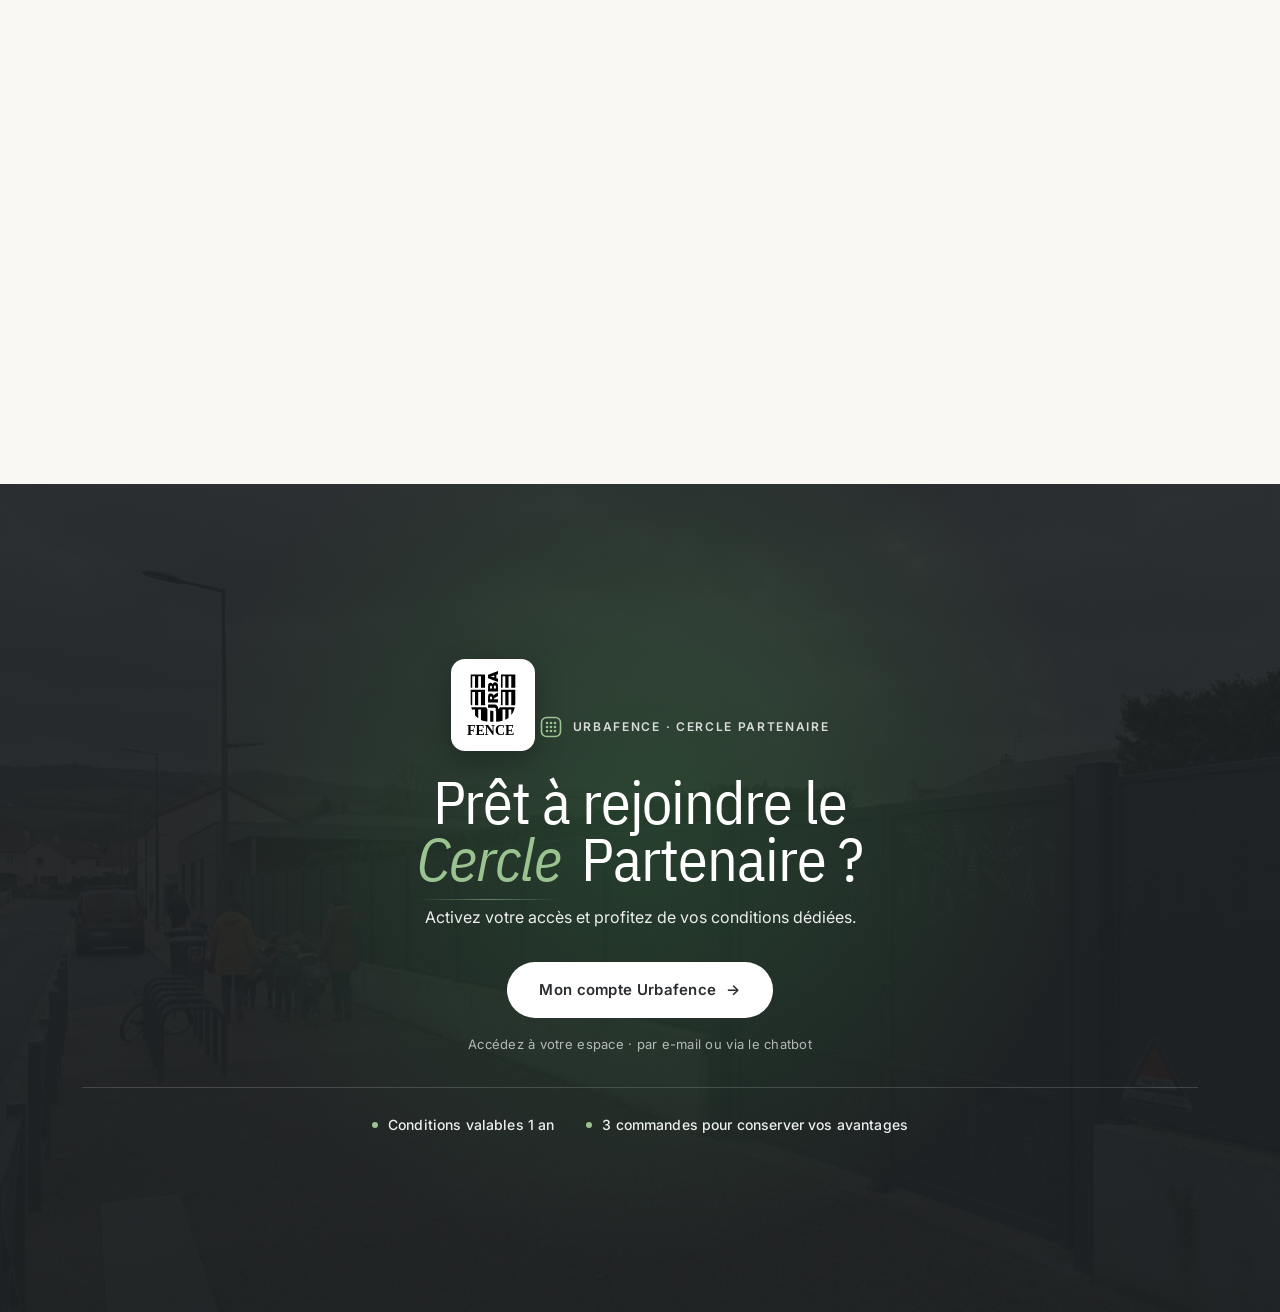
==== commit 631311e1: "Hero mobile : nettoyage et reequilibrage - masque le badge « Invitation · Cercle Partenaire » sur mo" ====
--- a/index.html
+++ b/index.html
@@ -102,7 +102,10 @@
           </a>
           <a href="#conditions" class="btn btn-ghost">Voir les conditions</a>
         </div>
-        <div class="hero-meta">Conditions valables 1 an · 3 commandes pour conserver vos avantages</div>
+        <div class="hero-meta">
+          <span class="mobile-hide">Conditions valables 1 an · 3 commandes pour conserver vos avantages</span>
+          <span class="mobile-only">Conditions valables 1 an · 3 commandes/an</span>
+        </div>
       </div>
 
       <!-- COLONNE DROITE — composition visuelle (2 photos) -->
--- a/css/styles.css
+++ b/css/styles.css
@@ -2248,8 +2248,11 @@
    ============================================================ */
 @media (max-width: 768px) {
   /* Dégage la navbar sans gros blanc ; section non interminable */
-  .hero.section-screen { padding-top: calc(var(--header-offset) + 20px); }
-  section.hero { padding-bottom: 48px; }
+  .hero.section-screen { padding-top: calc(var(--header-offset) + 16px); }
+  section.hero { padding-bottom: 44px; }
+
+  /* Badge « Invitation · Cercle Partenaire » masqué (encombrant, contexte déjà donné) */
+  .hero-invite { display: none !important; }
 
   /* Colonne unique. On passe en display:block (au lieu de grid) : les blocs
      sont de toute façon empilés, et cela élimine tout sizing intrinsèque de
@@ -2262,13 +2265,13 @@
   /* Titre : retour à la ligne propre.
      text-wrap:normal (au lieu de balance) → évite une coupure figée avant
      le swap de police web qui faisait déborder le titre sur petit écran. */
-  .hero-display { gap: 6px; text-wrap: normal; }
+  .hero-display { gap: 6px; text-wrap: normal; margin-bottom: 20px; }
   .hero-display .line { max-width: 100%; overflow-wrap: break-word; }
-  .hero-divider { max-width: 160px; margin: 2px 0; }
-
-  /* Lead + méta : la méta passe sur plusieurs lignes (corrige le débordement) */
-  .hero-lead { margin-bottom: 24px; }
-  .hero-meta { display: flex; flex-wrap: wrap; row-gap: 4px; margin-top: 22px; max-width: 100%; }
+  .hero-divider { max-width: 150px; margin: 2px 0; }
+
+  /* Lead + méta : un seul lead court (long en .mobile-hide) ; méta courte et discrète */
+  .hero-lead { margin-bottom: 22px; }
+  .hero-meta { display: flex; flex-wrap: wrap; row-gap: 4px; margin-top: 18px; max-width: 100%; }
 
   /* CTA : pleine largeur, confort tactile (≥50px) */
   .hero-cta-row { display: grid; grid-template-columns: 1fr; gap: 10px; width: 100%; }
@@ -2278,20 +2281,24 @@
   .hero-visual { aspect-ratio: auto; width: 100%; max-width: 520px; margin: 0 auto; }
   .hero-photo {
     position: relative; inset: auto;
-    height: clamp(240px, 56vw, 340px); border-radius: 18px;
-  }
-  .hero-photo img { object-position: center 82%; }
-  .hero-photo-caption { left: 16px; top: 14px; font-size: 10px; }
+    height: clamp(300px, 76vw, 430px); border-radius: 18px;
+  }
+  .hero-photo img { object-position: center 75%; }
+
+  /* Caption réduite à une seule ligne (« Cour d'école ») pour éviter la
+     redondance avec la carte de marque ; 2e ligne masquée. */
+  .hero-photo-caption { left: 14px; top: 12px; font-size: 9.5px; gap: 0; }
+  .hero-photo-caption .ref { display: none; }
 
   /* Carte de marque : conservée sur mobile, compacte, en HAUT-DROITE
-     (la clôture est en bas de l'image → on ne la masque pas). */
+     (la clôture est en bas de l'image → on ne la masque pas ; opposée à la caption). */
   .hero-photo-2 {
     top: 12px; right: 12px; bottom: auto; left: auto;
-    width: auto; max-width: 132px; padding: 11px 13px; border-radius: 14px;
-  }
-  .hero-brandcard-logo { height: 34px; }
-  .hero-brandcard-text { font-size: 10.5px; margin-top: 6px; line-height: 1.2; }
-  .hero-brandcard-perf { width: 60px; height: 60px; top: -10px; right: -10px; }
+    width: auto; max-width: 124px; padding: 9px 11px; border-radius: 14px;
+  }
+  .hero-brandcard-logo { height: 30px; }
+  .hero-brandcard-text { font-size: 10px; margin-top: 5px; line-height: 1.15; }
+  .hero-brandcard-perf { width: 54px; height: 54px; top: -10px; right: -10px; }
 }
 
 @media (max-width: 480px) {
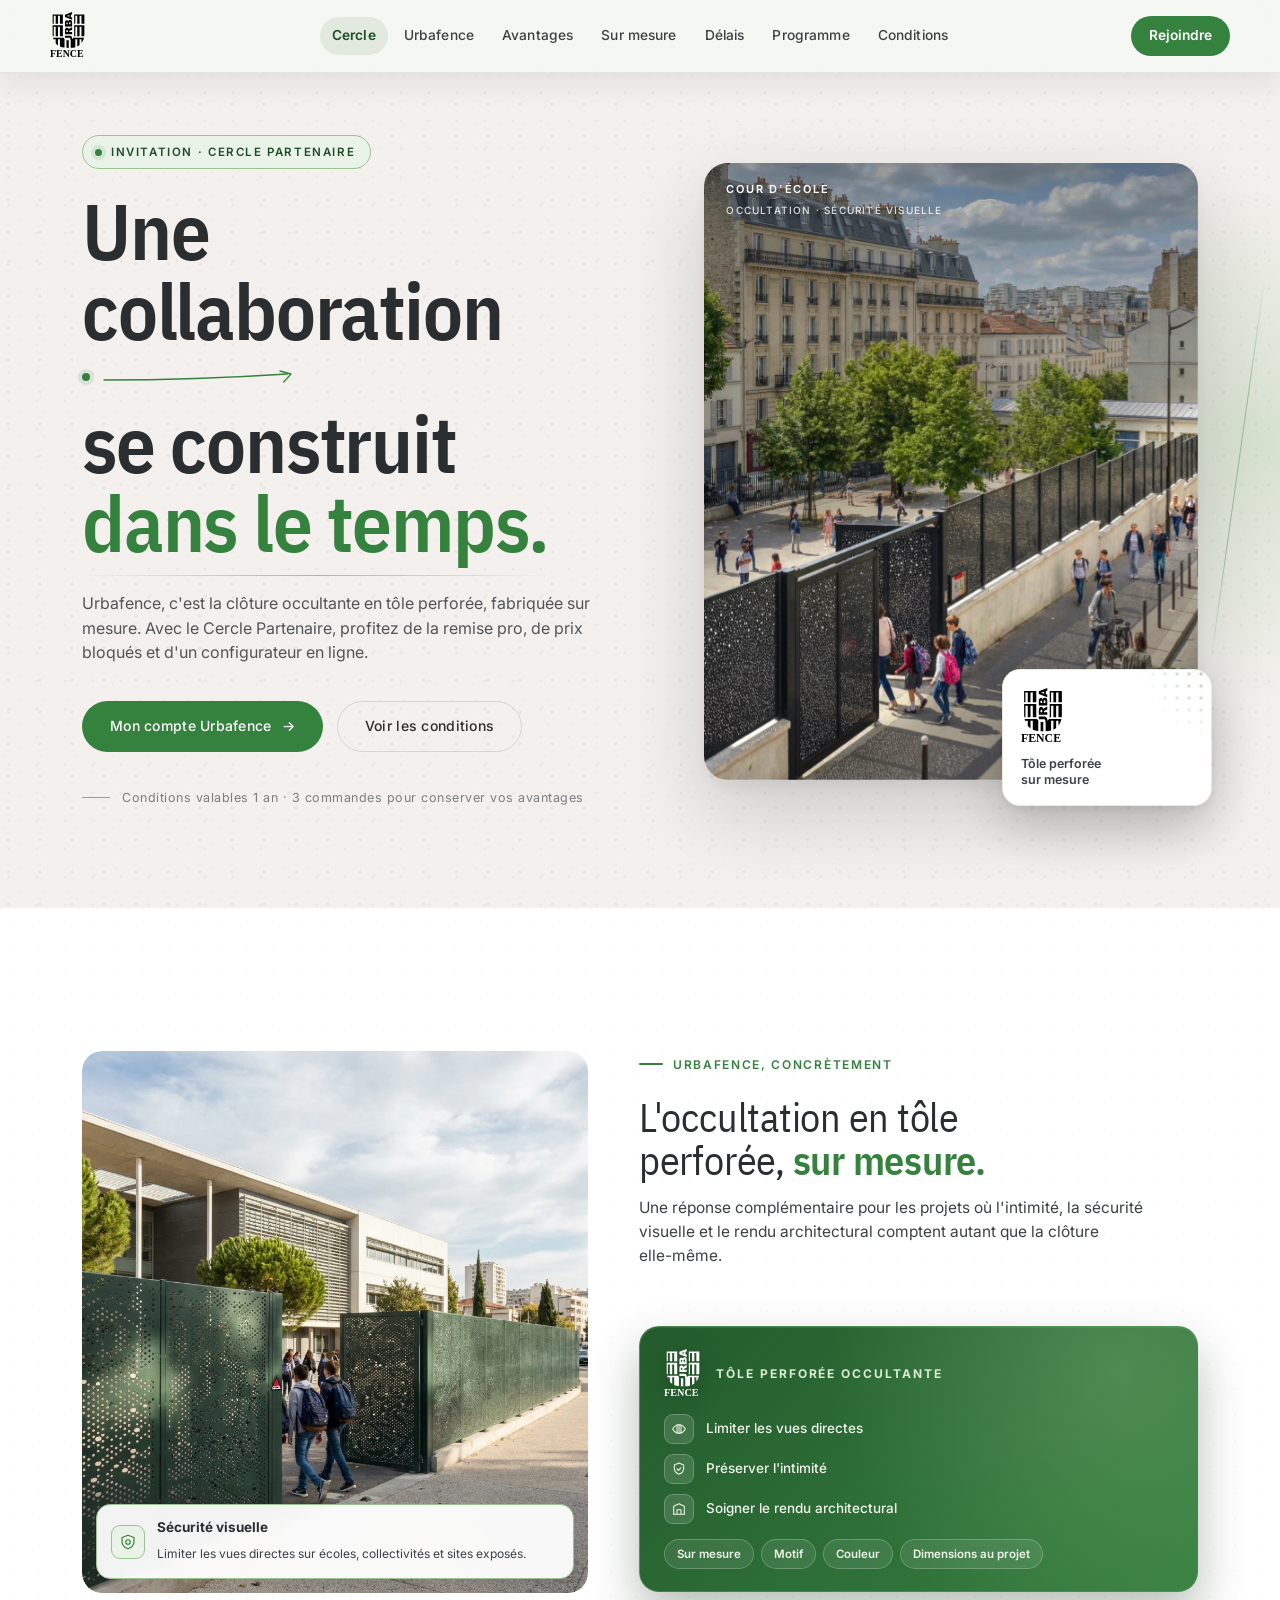
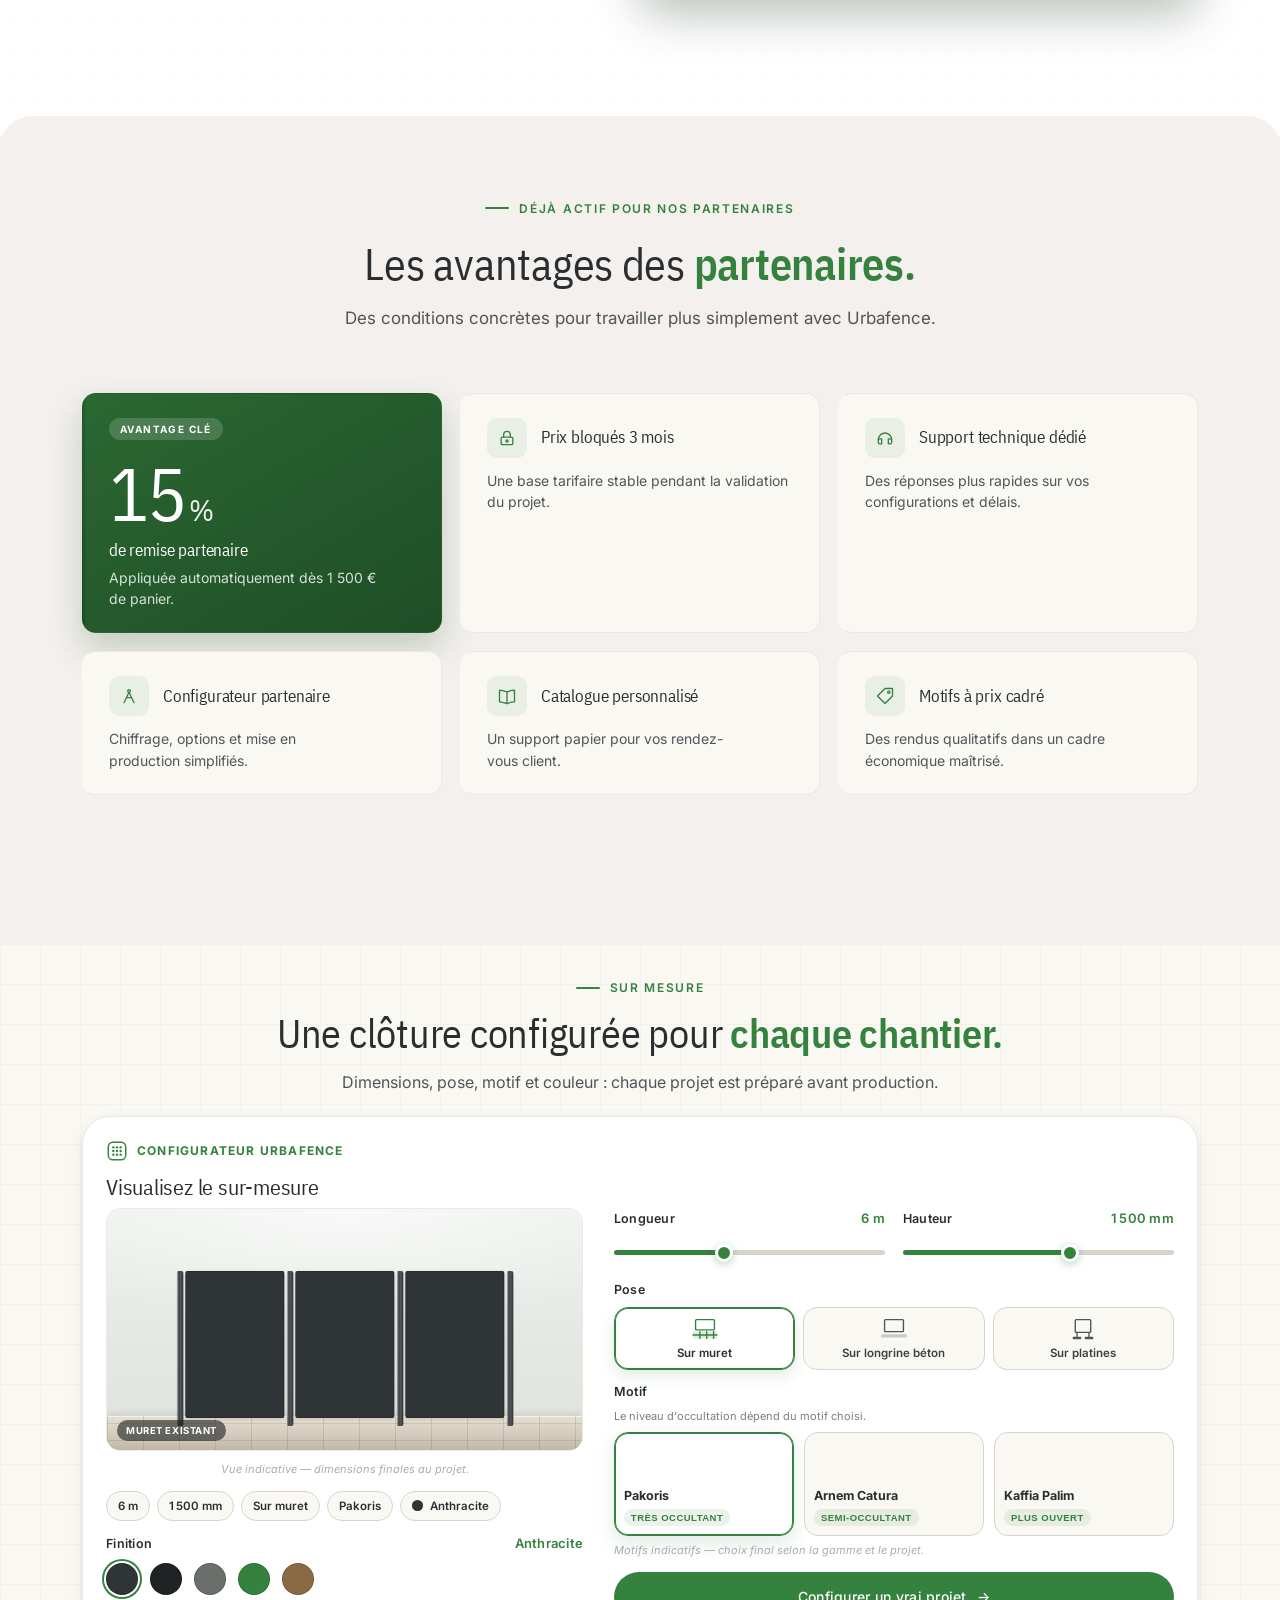
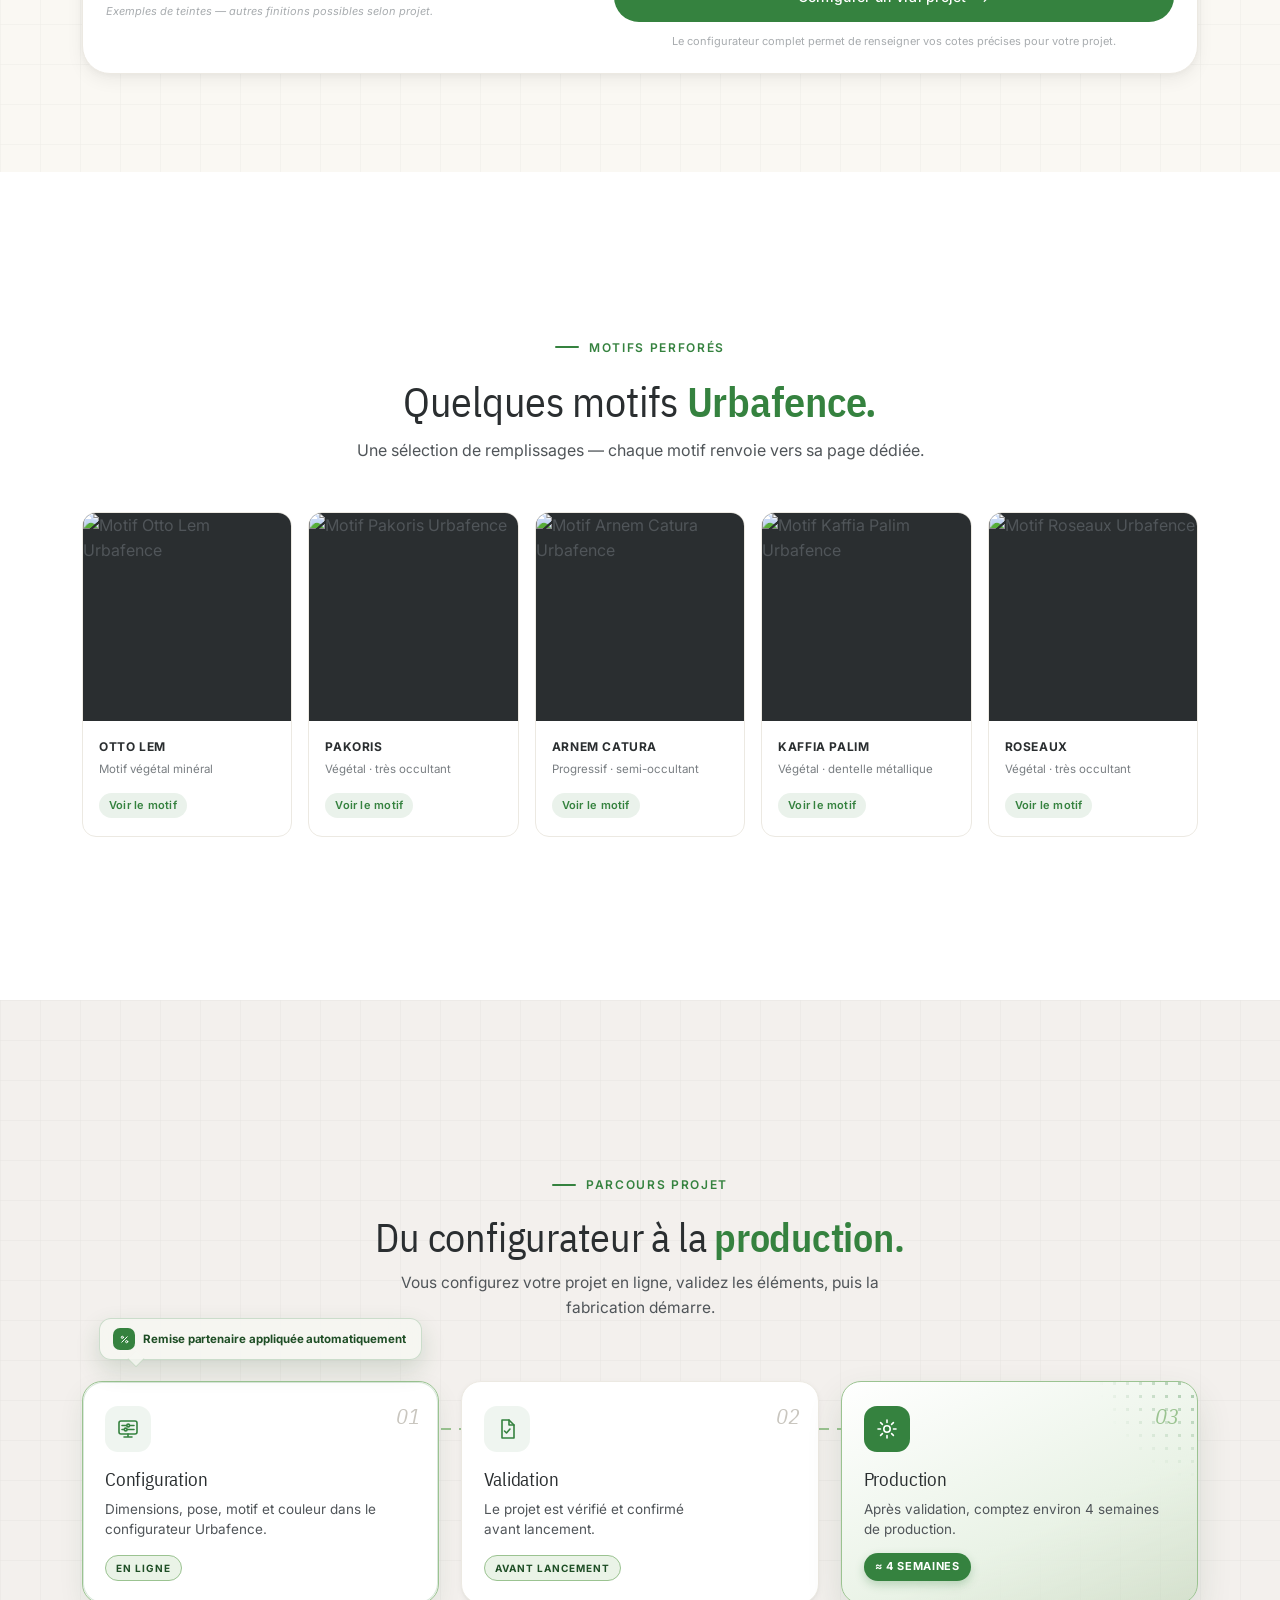
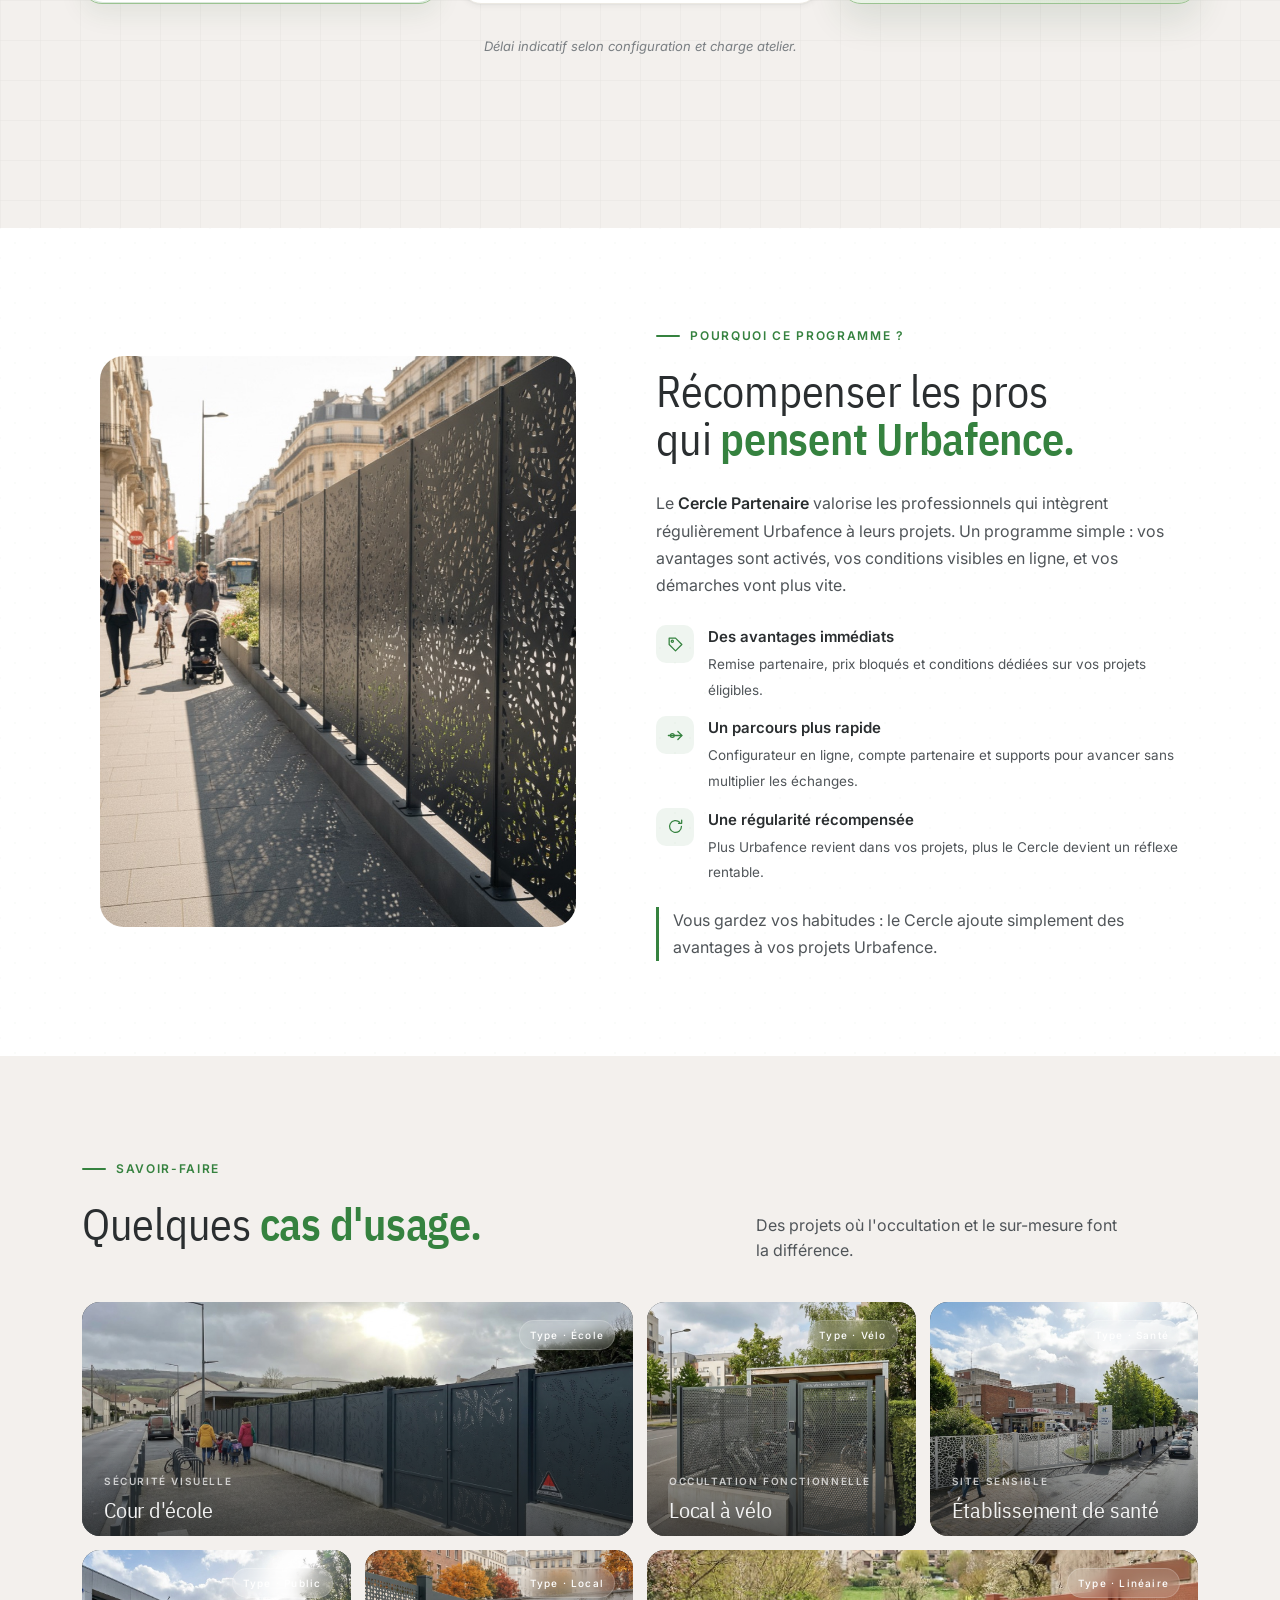
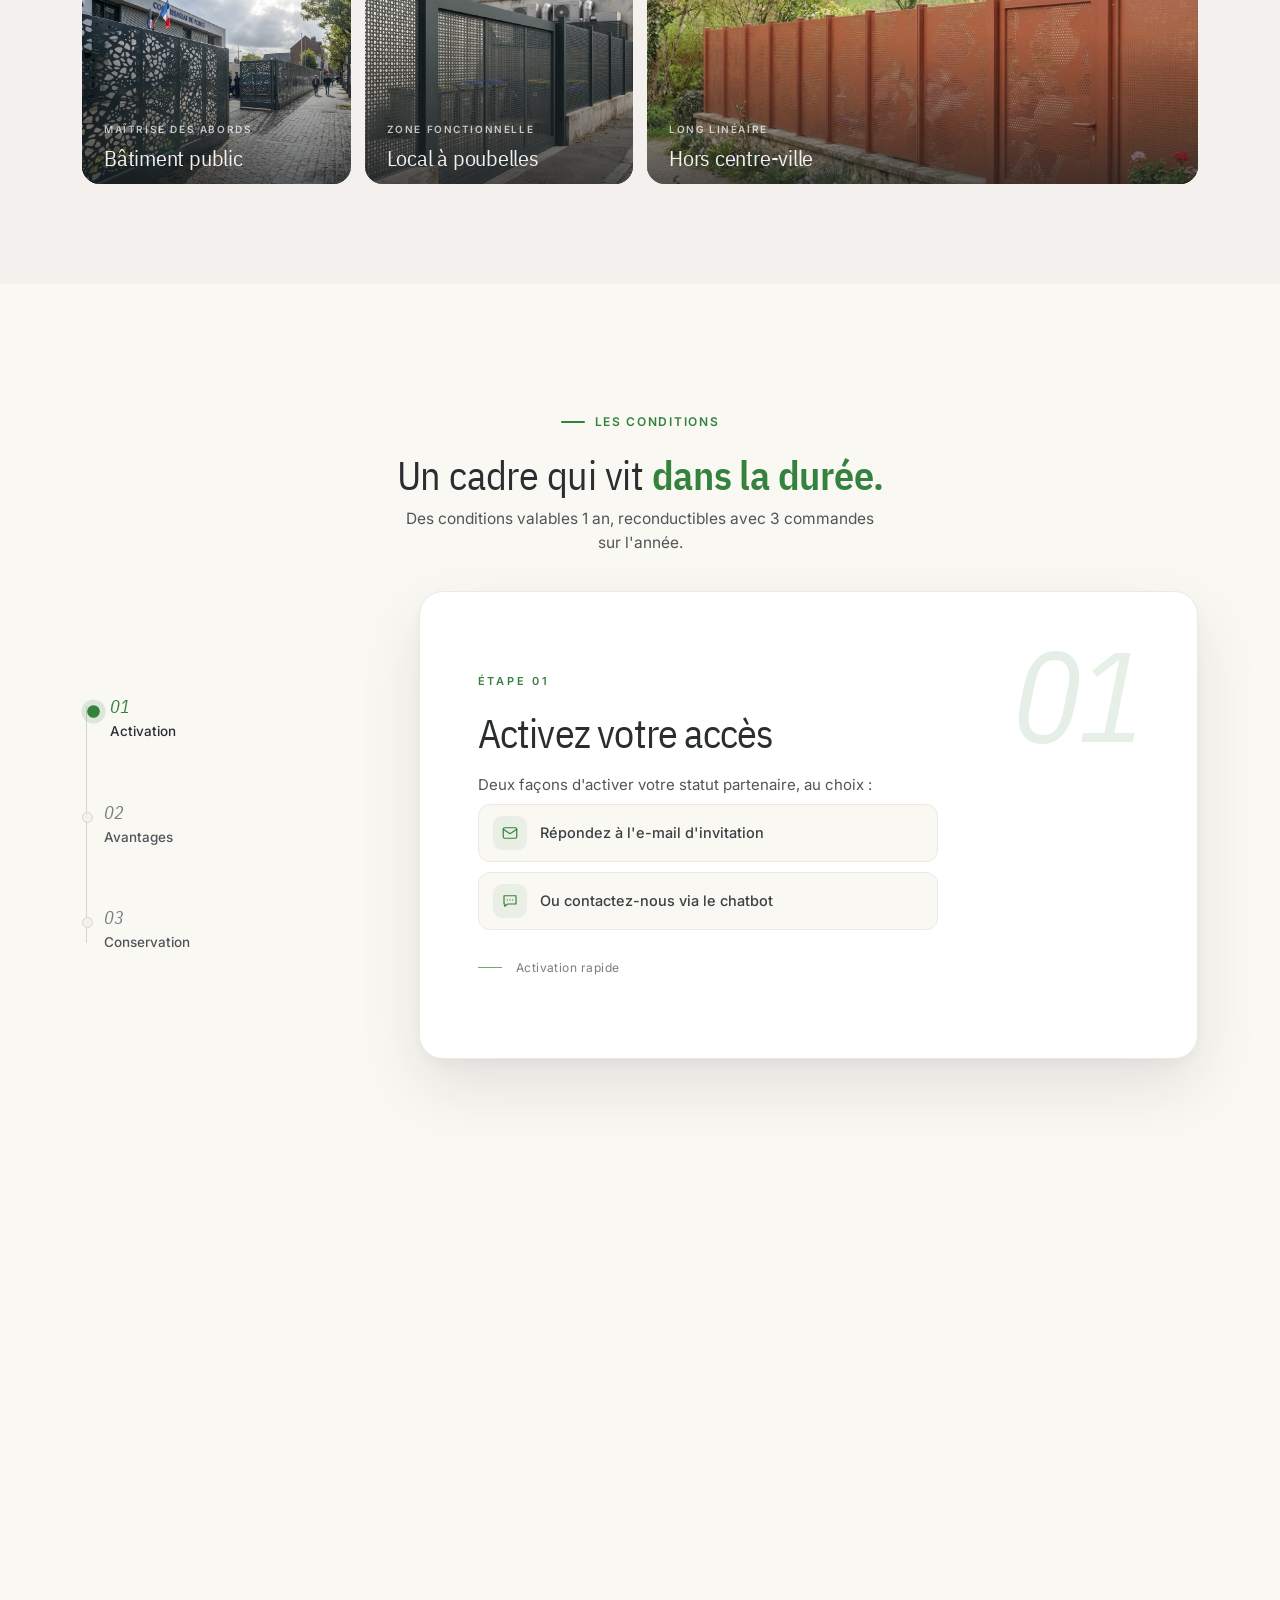
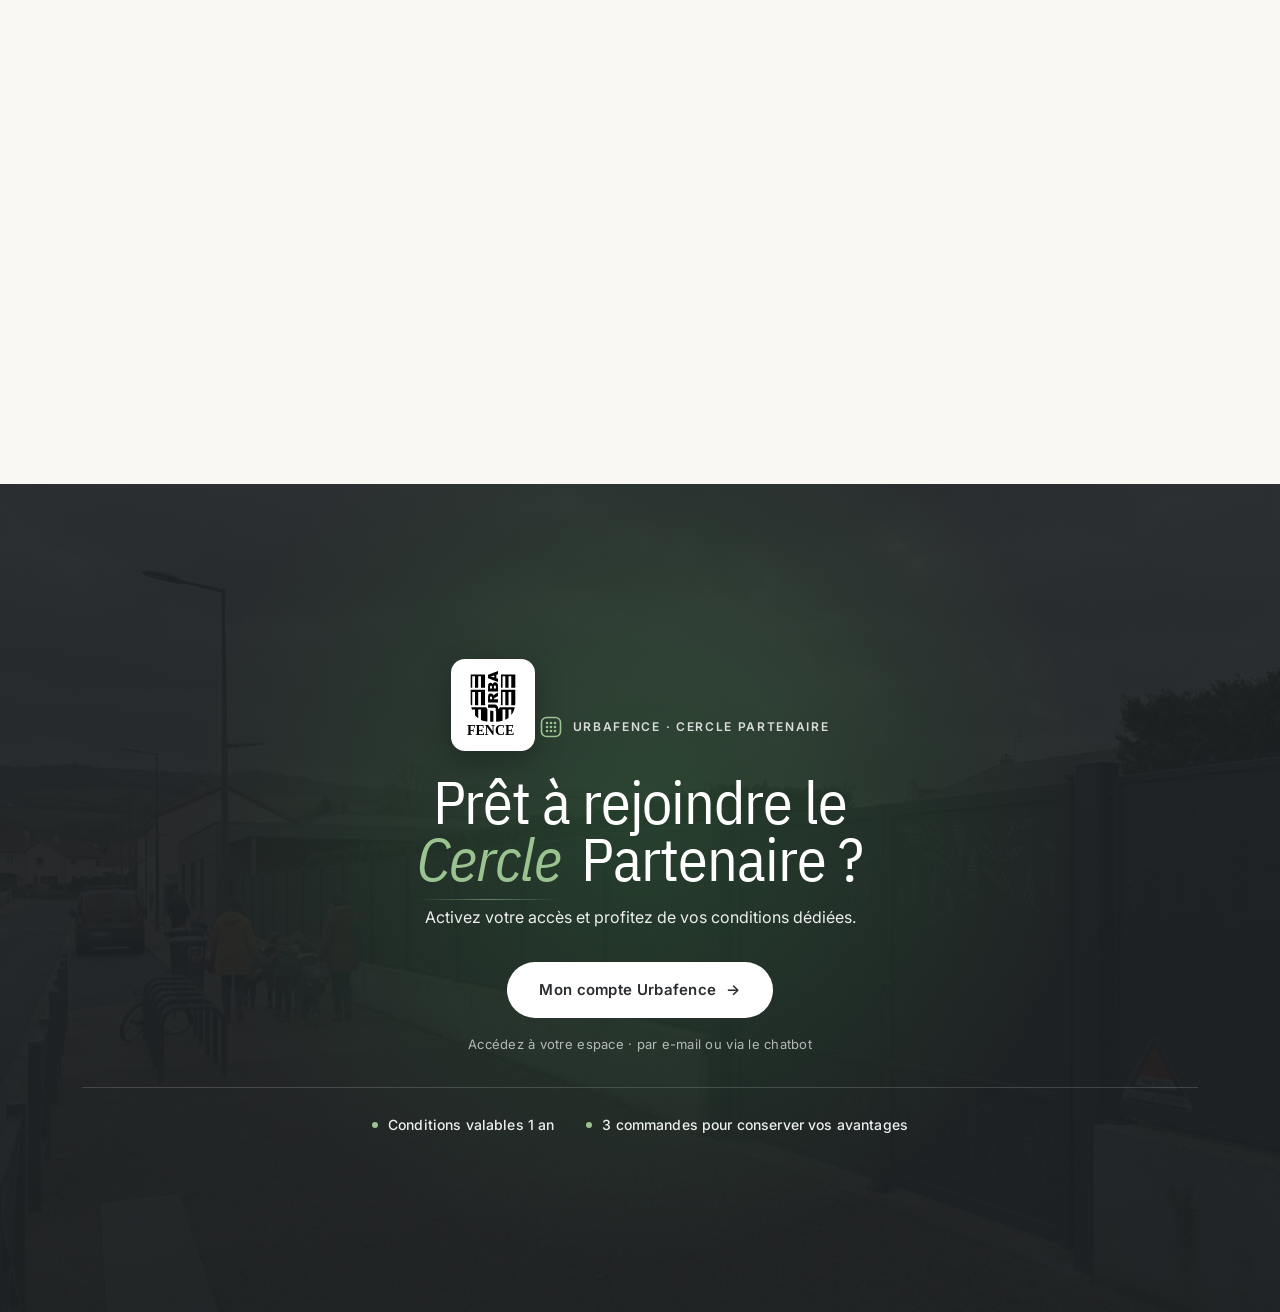
==== commit 9aeda91e: "Perf : allege toutes les images lourdes du hero et des sections - hero cours-ecole : 3,9 Mo -> 0,5 M" ====
--- a/index.html
+++ b/index.html
@@ -746,7 +746,7 @@
       </div>
 
       <div class="real-card span-3">
-        <img src="images/local-velo-urbafence.png" style="object-position:center"
+        <img src="images/local-velo-urbafence.jpg" style="object-position:center"
              alt="Habillage Urbafence pour un local à vélo" loading="lazy"
              onerror="this.onerror=null;this.src='https://placehold.co/600x800/9BC391/1F4E26?text=A+ajouter'">
         <span class="real-card-ref">Type · Vélo</span>
@@ -780,7 +780,7 @@
       </div>
 
       <div class="real-card span-3">
-        <img src="images/local-poubelle-urbafence.png" style="object-position:center"
+        <img src="images/local-poubelle-urbafence.jpg" style="object-position:center"
              alt="Habillage Urbafence pour un local à poubelles" loading="lazy"
              onerror="this.onerror=null;this.src='https://placehold.co/600x800/EAF3E7/35823F?text=A+ajouter'">
         <span class="real-card-ref">Type · Local</span>
@@ -791,7 +791,7 @@
       </div>
 
       <div class="real-card span-6">
-        <img src="images/hors-ville-urbafence.png"
+        <img src="images/hors-ville-urbafence.jpg"
              alt="Clôture Urbafence hors centre-ville, sur un long linéaire" loading="lazy"
              onerror="this.onerror=null;this.src='https://placehold.co/1200x800/9BC391/1F4E26?text=A+ajouter'">
         <span class="real-card-ref">Type · Linéaire</span>
--- a/css/styles.css
+++ b/css/styles.css
@@ -2260,7 +2260,7 @@
      du viewport et faisait déborder le titre. Largeur = conteneur, garantie. */
   .hero-grid { display: block; }
   .hero-copy, .hero-visual { min-width: 0; max-width: 100%; }
-  .hero-visual { margin-top: 28px; }
+  .hero-visual { margin-top: 40px; }   /* respiration entre la méta et l'image */
 
   /* Titre : retour à la ligne propre.
      text-wrap:normal (au lieu de balance) → évite une coupure figée avant
